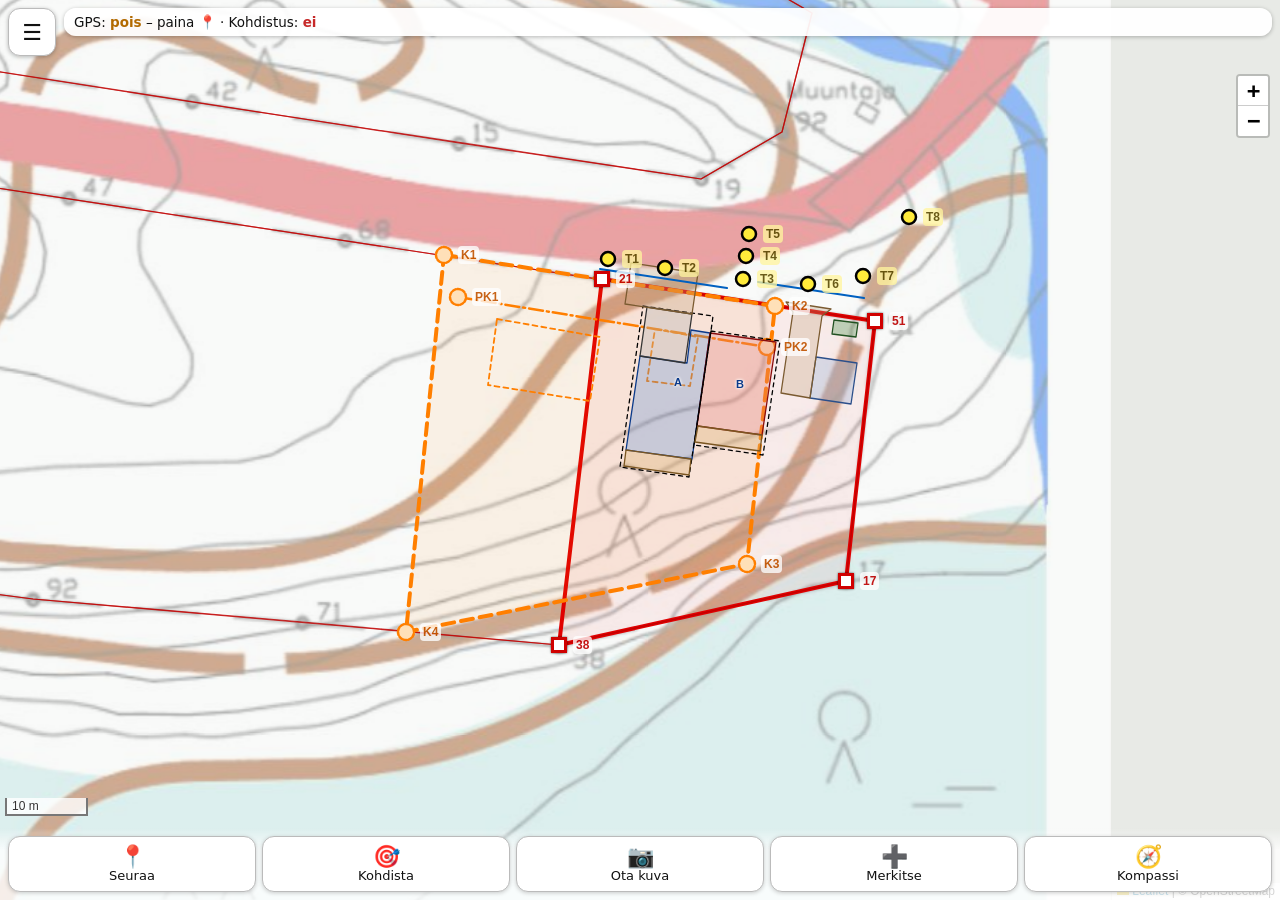
==== kartta/index.html @ 50d33614 "kartta v1: maastosuunnistuksen karttasivu (Leaflet offline): rajamerkit 21/51/17/38, kaavan tontti 4" ====
<!doctype html>
<html lang="fi"><head>
<meta charset="utf-8">
<meta name="viewport" content="width=device-width,initial-scale=1,maximum-scale=1,viewport-fit=cover">
<meta name="apple-mobile-web-app-capable" content="yes"><meta name="mobile-web-app-capable" content="yes">
<meta name="apple-mobile-web-app-title" content="Tontti 4 kartta"><meta name="theme-color" content="#1d3557">
<link rel="apple-touch-icon" href="icon-180.png"><link rel="manifest" href="manifest.webmanifest">
<title>Tontti 4 – maastokartta</title>
<link rel="stylesheet" href="lib/leaflet.css">
<style>
:root{--bg:#fff;--fg:#111;--mut:#666;--ok:#18794e;--bad:#c62828;--warn:#b26a00;--acc:#1d4ed8}
*{box-sizing:border-box}[hidden]{display:none!important}html,body{margin:0;height:100%;font-family:-apple-system,system-ui,Segoe UI,Roboto,sans-serif;color:var(--fg);-webkit-text-size-adjust:100%}
#map{position:fixed;inset:0;background:#e8eae6}
button{font:inherit;font-size:16px;min-height:44px;border-radius:12px;border:1px solid #bbb;background:#fff;color:#111;padding:6px 12px;touch-action:manipulation}
button.pri{background:var(--acc);color:#fff;border-color:var(--acc)}button.on{background:#dbeafe;border-color:var(--acc)}
button.red{background:#fee2e2;border-color:#f87171}
#top{position:fixed;top:calc(env(safe-area-inset-top) + 8px);left:8px;right:8px;display:flex;gap:8px;align-items:flex-start;z-index:1000;pointer-events:none}
#top>*{pointer-events:auto}
#bMenu{width:48px;height:48px;font-size:22px;padding:0;box-shadow:0 1px 4px #0004}
#stat{flex:1;background:#fffe;border-radius:12px;padding:5px 10px;font-size:13.5px;line-height:1.35;box-shadow:0 1px 4px #0004}
#stat b{font-weight:600}.sok{color:var(--ok)}.sbad{color:var(--bad)}.swarn{color:var(--warn)}
#bar{position:fixed;left:0;right:0;bottom:0;padding:8px 8px calc(env(safe-area-inset-bottom) + 8px);display:grid;grid-template-columns:repeat(5,1fr);gap:6px;z-index:1000;background:linear-gradient(#fff0,#fffc 30%)}
#bar button{min-height:56px;font-size:13px;line-height:1.1;padding:4px 2px;box-shadow:0 1px 4px #0003;display:flex;flex-direction:column;align-items:center;justify-content:center}
#bar button span{font-size:22px;line-height:1.1}
#nav{position:fixed;left:8px;right:8px;bottom:calc(env(safe-area-inset-bottom) + 84px);z-index:1001;background:#fff;border-radius:16px;box-shadow:0 2px 10px #0005;padding:10px 12px;display:flex;gap:12px;align-items:center}
#navArrow{width:84px;height:84px;flex:none;transition:transform .25s}
#navDist{font-size:44px;font-weight:700;line-height:1}
#navTxt{font-size:15px;color:#333;margin-top:3px}
#navX{margin-left:auto;align-self:flex-start;min-width:44px}
.panel{position:fixed;left:0;right:0;bottom:0;z-index:1500;background:#fff;border-radius:18px 18px 0 0;box-shadow:0 -2px 14px #0005;max-height:82vh;overflow:auto;padding:14px 14px calc(env(safe-area-inset-bottom) + 14px);-webkit-overflow-scrolling:touch}
.panel h2{margin:0 0 4px;font-size:21px}.panel .x{position:absolute;right:10px;top:10px;min-width:44px}
.kv{display:grid;grid-template-columns:auto 1fr;gap:3px 10px;font-size:15px;margin:8px 0}.kv div:nth-child(odd){color:var(--mut)}
.btns{display:flex;flex-wrap:wrap;gap:8px;margin-top:10px}.btns button{flex:1 1 45%;min-height:52px}
#menu{position:fixed;inset:0;z-index:1600;background:#fff;overflow:auto;padding:calc(env(safe-area-inset-top) + 10px) 14px calc(env(safe-area-inset-bottom) + 20px)}
#menu h3{margin:16px 0 6px;font-size:17px}
.row{display:flex;align-items:center;gap:10px;min-height:44px;font-size:16px;border-bottom:1px solid #eee}
.row input[type=checkbox],.row input[type=radio]{width:24px;height:24px;flex:none}
.sw{display:inline-block;width:30px;height:0;border-top:3px solid;flex:none}
.note{font-size:13.5px;color:#444;background:#fff7e0;border:1px solid #f0d58a;border-radius:10px;padding:8px 10px;margin:8px 0}
.modal{position:fixed;inset:0;z-index:2000;background:#0006;display:flex;align-items:flex-end}
.modal>.box{background:#fff;width:100%;border-radius:18px 18px 0 0;padding:16px 14px calc(env(safe-area-inset-bottom) + 16px);max-height:92vh;overflow:auto}
.modal h2{margin:0 0 8px;font-size:20px}
input[type=text],textarea,select{font:inherit;font-size:16px;width:100%;padding:10px;border:1px solid #bbb;border-radius:10px;margin:4px 0 8px}
textarea{min-height:70px}
.big{font-size:30px;font-weight:700}
#snack{position:fixed;left:50%;transform:translateX(-50%);top:calc(env(safe-area-inset-top) + 70px);background:#222;color:#fff;padding:10px 16px;border-radius:12px;z-index:3000;font-size:15px;display:none;max-width:90vw;text-align:center}
.lbl{background:#fffd;border:none;box-shadow:none;padding:0 3px;font-weight:700;font-size:12px;border-radius:4px}
.lbl.R{color:#c00000}.lbl.K{color:#c25400}.lbl.T{color:#5a4a00;background:#fff59dd9}.lbl.S{color:#0b3a8a;font-weight:600;font-size:11px}.lbl.O{color:#166534}.lbl::before{display:none}
.me{position:relative;width:0;height:0}
.me .dot{position:absolute;left:-9px;top:-9px;width:18px;height:18px;border-radius:50%;background:#1a73e8;border:3px solid #fff;box-shadow:0 0 4px #0008}
.me .cone{position:absolute;left:-30px;top:-30px;width:60px;height:60px;display:none}
.cam{font-size:22px;line-height:26px;width:30px;height:30px;text-align:center;background:#fff;border-radius:50%;border:2px solid #7c3aed;box-shadow:0 1px 3px #0006}
.prev{max-width:100%;max-height:45vh;display:block;margin:6px auto;border-radius:8px}
.leaflet-control-scale{margin-bottom:calc(env(safe-area-inset-bottom) + 84px)!important}
.leaflet-top{top:calc(env(safe-area-inset-top) + 64px)}
small.m{color:var(--mut)}
</style></head>
<body>
<div id="map"></div>
<div id="top"><button id="bMenu" aria-label="Valikko">☰</button><div id="stat">Ladataan…</div></div>
<div id="nav" hidden>
 <svg id="navArrow" viewBox="-50 -50 100 100"><circle r="47" fill="#eef2ff" stroke="#1d4ed8" stroke-width="3"/><path d="M0,-40 L22,22 L0,10 L-22,22 Z" fill="#1d4ed8"/><text id="navN" x="0" y="-30" font-size="0"></text></svg>
 <div><div id="navDist">– m</div><div id="navTxt"></div></div>
 <button id="navX">✕</button>
</div>
<div id="bar">
 <button id="bFollow"><span>📍</span>Seuraa</button>
 <button id="bCal"><span>🎯</span>Kohdista</button>
 <button id="bPhoto"><span>📷</span>Ota kuva</button>
 <button id="bObs"><span>➕</span>Merkitse</button>
 <button id="bCompass"><span>🧭</span>Kompassi</button>
</div>
<div id="sheet" class="panel" hidden></div>
<div id="menu" hidden></div>
<div id="modal" class="modal" hidden><div class="box" id="mbox"></div></div>
<div id="snack"></div>
<input type="file" id="cam" accept="image/*" capture="environment" style="position:absolute;left:-9999px;top:0;width:1px;height:1px;opacity:0">
<script src="lib/leaflet.js"></script>
<script src="lib/jszip.min.js"></script>
<script>
"use strict";
const DATA={"pts":[{"id":"21","t":"Rajamerkki (kiinteistörajapiste, MML)","g":"R","E":598685.892,"N":7340848.699,"lat":66.17237403,"lon":29.18948621,"z":321.04,"zt":"maanpinta, MML 2 m korkeusmalli","d":"NW-kulma (tien puoli). Löydetty rautaputki?"},{"id":"51","t":"Rajamerkki (kiinteistörajapiste, MML)","g":"R","E":598718.994,"N":7340844.833,"lat":66.17232899,"lon":29.19021697,"z":319.36,"zt":"maanpinta, MML 2 m korkeusmalli","d":"NE-kulma (tien puoli)"},{"id":"17","t":"Rajamerkki (kiinteistörajapiste, MML)","g":"R","E":598716.569,"N":7340813.261,"lat":66.17204671,"lon":29.19013873,"z":314.58,"zt":"maanpinta, MML 2 m korkeusmalli","d":"SE-kulma"},{"id":"38","t":"Rajamerkki (kiinteistörajapiste, MML)","g":"R","E":598682.236,"N":7340804.295,"lat":66.1719771,"lon":29.18937074,"z":316.16,"zt":"maanpinta, MML 2 m korkeusmalli","d":"SW-kulma"},{"id":"K1","t":"Kaavan tontin 4 kulma (kaavasta digitoitu, ±0,4 m)","g":"K","E":598666.69,"N":7340850.96,"lat":66.17240032,"lon":29.18906232,"z":321.73,"zt":"maanpinta, MML 2 m korkeusmalli","d":"luode (NW), tien puoli, tontin 3 raja"},{"id":"K2","t":"Kaavan tontin 4 kulma (kaavasta digitoitu, ±0,4 m)","g":"K","E":598706.94,"N":7340846.14,"lat":66.17234449,"lon":29.18995078,"z":320.42,"zt":"maanpinta, MML 2 m korkeusmalli","d":"koillinen (NE), tien puoli"},{"id":"K3","t":"Kaavan tontin 4 kulma (kaavasta digitoitu, ±0,4 m)","g":"K","E":598704.55,"N":7340814.94,"lat":66.17206553,"lon":29.18987361,"z":315.37,"zt":"maanpinta, MML 2 m korkeusmalli","d":"kaakko (SE)"},{"id":"K4","t":"Kaavan tontin 4 kulma (kaavasta digitoitu, ±0,4 m)","g":"K","E":598663.69,"N":7340805.31,"lat":66.17199201,"lon":29.18896043,"z":317.7,"zt":"maanpinta, MML 2 m korkeusmalli","d":"lounas (SW)"},{"id":"PK1","t":"Kaavan piste-katkoviivan pää","g":"K","E":598668.53,"N":7340845.97,"lat":66.172355,"lon":29.18909923,"z":321.67,"zt":"maanpinta, MML 2 m korkeusmalli","d":"länsipää, n. 4,6–5,0 m tontin pohjoisrajasta"},{"id":"PK2","t":"Kaavan piste-katkoviivan pää","g":"K","E":598706.15,"N":7340841.22,"lat":66.17230063,"lon":29.18992946,"z":320.44,"zt":"maanpinta, MML 2 m korkeusmalli","d":"itäpää, n. 4,6–5,0 m tontin pohjoisrajasta"},{"id":"T1","t":"Tien piste (arvioitu korko)","g":"T","E":598686.47,"N":7340851.11,"lat":66.17239546,"lon":29.18950089,"z":321.49,"zt":"tien pinta mallissa (arvio)","d":"Tien eteläreuna lähinnä rajamerkkiä 21 (tontin NW-kulma). Pohjakartan käyristä n. 321.1 (N60) = 321.4 (N2000)."},{"id":"T2","t":"Tien piste (arvioitu korko)","g":"T","E":598693.43,"N":7340850.36,"lat":66.17238655,"lon":29.18965459,"z":321.33,"zt":"tien pinta mallissa (arvio)","d":"Tien eteläreuna A:n katoksen liittymän kohdalla (u≈7). Pohjakartan käyristä n. 320.7 (N60) = 321.0 (N2000)."},{"id":"T3","t":"Tien piste (arvioitu korko)","g":"T","E":598702.86,"N":7340849.36,"lat":66.17237463,"lon":29.18986284,"z":321.02,"zt":"tien pinta mallissa (arvio)","d":"Tien eteläreuna talon (A/B-raja) kohdalla. Pohjakartan käyristä n. 320.2 (N60) = 320.5 (N2000)."},{"id":"T4","t":"Tien piste (arvioitu korko)","g":"T","E":598703.18,"N":7340852.04,"lat":66.17239856,"lon":29.18987201,"z":321.08,"zt":"tien pinta mallissa (arvio)","d":"Tien keskilinja talon kohdalla. Pohjakartan käyristä n. 320.4 (N60) = 320.7 (N2000)."},{"id":"T5","t":"Tien piste (arvioitu korko)","g":"T","E":598703.48,"N":7340854.76,"lat":66.17242285,"lon":29.18988077,"z":321.01,"zt":"tien pinta mallissa (arvio)","d":"Tien pohjoisreuna talon kohdalla (n. 2,75 m keskilinjasta). Pohjakartan käyristä n. 320.6 (N60) = 320.9 (N2000)."},{"id":"T6","t":"Tien piste (arvioitu korko)","g":"T","E":598710.8,"N":7340848.98,"lat":66.17236874,"lon":29.19003855,"z":320.82,"zt":"tien pinta mallissa (arvio)","d":"Tien eteläreuna itäliittymän kohdalla. Pohjakartan käyristä n. 320.3 (N60) = 320.6 (N2000)."},{"id":"T7","t":"Tien piste (arvioitu korko)","g":"T","E":598717.4,"N":7340850.23,"lat":66.17237787,"lon":29.19018582,"z":320.58,"zt":"tien pinta mallissa (arvio)","d":"Tien eteläreuna lähinnä rajamerkkiä 51 (NE). Pohjakartan käyristä n. 319.5 (N60) = 319.8 (N2000)."},{"id":"T8","t":"Tien piste (arvioitu korko)","g":"T","E":598722.71,"N":7340857.52,"lat":66.17244156,"lon":29.19030918,"z":320.31,"zt":"tien pinta mallissa (arvio)","d":"Siimapolun keskilinja kaarteessa NE-kulman pohjoispuolella (≈ puoliväli tontti–risteys). Pohjakartan käyristä n. 320.3 (N60) = 320.6 (N2000)."},{"id":"T9","t":"Tien piste (arvioitu korko)","g":"T","E":598732.0,"N":7340885.21,"lat":66.17268688,"lon":29.19053658,"z":319.49,"zt":"tien pinta mallissa (arvio)","d":"Perhotien risteys: keskilinjojen leikkaus. Pohjakartan käyristä n. 319.3 (N60) = 319.6 (N2000)."},{"id":"A1","t":"Talo A nurkka (seinä, suunnitelma)","g":"S","E":598690.777,"N":7340839.527,"lat":66.17229027,"lon":29.18958739,"z":321.4,"zt":"lattia (suunnitelma)","d":""},{"id":"A2","t":"Talo A nurkka (seinä, suunnitelma)","g":"S","E":598696.443,"N":7340838.901,"lat":66.17228288,"lon":29.18971249,"z":321.4,"zt":"lattia (suunnitelma)","d":""},{"id":"A3","t":"Talo A nurkka (seinä, suunnitelma)","g":"S","E":598696.887,"N":7340842.916,"lat":66.17231874,"lon":29.18972545,"z":321.4,"zt":"lattia (suunnitelma)","d":""},{"id":"A4","t":"Talo A nurkka (seinä, suunnitelma)","g":"S","E":598699.173,"N":7340842.663,"lat":66.17231575,"lon":29.18977592,"z":321.4,"zt":"lattia (suunnitelma)","d":""},{"id":"A5","t":"Talo A nurkka (seinä, suunnitelma)","g":"S","E":598697.476,"N":7340827.327,"lat":66.17217879,"lon":29.18972642,"z":321.4,"zt":"lattia (suunnitelma)","d":""},{"id":"A6","t":"Talo A nurkka (seinä, suunnitelma)","g":"S","E":598689.525,"N":7340828.206,"lat":66.17218917,"lon":29.18955085,"z":321.4,"zt":"lattia (suunnitelma)","d":""},{"id":"B1","t":"Talo B nurkka (seinä, suunnitelma)","g":"S","E":598707.125,"N":7340841.783,"lat":66.17230537,"lon":29.1899515,"z":321.4,"zt":"lattia (suunnitelma)","d":""},{"id":"B2","t":"Talo B nurkka (seinä, suunnitelma)","g":"S","E":598705.88,"N":7340830.532,"lat":66.1722049,"lon":29.18991518,"z":321.4,"zt":"lattia (suunnitelma)","d":""},{"id":"B3","t":"Talo B nurkka (seinä, suunnitelma)","g":"S","E":598697.928,"N":7340831.412,"lat":66.17221528,"lon":29.18973961,"z":321.4,"zt":"lattia (suunnitelma)","d":""}],"plan":{"Talo A":[[66.17229027,29.18958739],[66.17228288,29.18971249],[66.17231874,29.18972545],[66.17231575,29.18977592],[66.17217879,29.18972642],[66.17218917,29.18955085]],"Talo B":[[66.17231575,29.18977592],[66.17230537,29.1899515],[66.1722049,29.18991518],[66.17221528,29.18973961]],"Räystäs A":[[66.17234498,29.18959595],[66.17233395,29.1897825],[66.17231797,29.18977673],[66.17215945,29.18971943],[66.17217047,29.18953288]],"Räystäs B":[[66.17231797,29.18977673],[66.17230694,29.18996327],[66.1721833,29.18991858],[66.17219433,29.18973204]],"Terassi A":[[66.17218917,29.18955085],[66.17217892,29.18972423],[66.17216178,29.18971803],[66.17217204,29.18954465]],"Terassi B":[[66.17221515,29.1897418],[66.1722049,29.18991518],[66.17218776,29.18990899],[66.17219801,29.18973561]],"Autokatos":[[66.17234344,29.18960661],[66.17233625,29.18972819],[66.17228308,29.18970897],[66.17229027,29.18958739]],"Jätekatos":[[66.17233016,29.19010728],[66.17232626,29.19017312],[66.17231118,29.19016767],[66.17231507,29.19010183]],"P1–P2":[[66.17228995,29.19005903],[66.17228346,29.19016877],[66.17223908,29.19015273],[66.17224557,29.19004299]],"Ajoyhteys (itä)":[[66.17234904,29.18997961],[66.1723419,29.19010032],[66.17233432,29.19007516],[66.17224556,29.19004308],[66.1722501,29.18996627],[66.17233886,29.18999835]],"Ajoyhteys (länsi, katos)":[[66.1723917,29.18956465],[66.17238108,29.18974439],[66.17233625,29.18972819],[66.17234688,29.18954845]]},"culv":[[[66.17238471,29.18947918],[66.17236449,29.18982134]],[[66.17237064,29.18990439],[66.1723539,29.1901875]]],"kaava":{"tontti":[[66.17240032,29.18906232],[66.17234449,29.18995078],[66.17206553,29.18987361],[66.17199201,29.18896043]],"pk":[[66.172355,29.18909923],[66.17230063,29.18992946]],"ra":[[[66.17233036,29.18920408],[66.17231185,29.18947901],[66.17224209,29.18945433],[66.17225944,29.18917952]],[[66.1723197,29.18962839],[66.17231108,29.18974238],[66.17225789,29.18972091],[66.17226408,29.18960693]]]},"parcels":[[[66.17361219,29.19584927],[66.17368686,29.19666009],[66.17402786,29.19646808],[66.17395321,29.19565725],[66.17361219,29.19584927]],[[66.1737605,29.19746006],[66.17410152,29.19726806],[66.17402786,29.19646808],[66.17368686,29.19666009],[66.1737605,29.19746006]],[[66.17383317,29.19824923],[66.17417419,29.19805727],[66.17410152,29.19726806],[66.1737605,29.19746006],[66.17383317,29.19824923]],[[66.17383317,29.19824923],[66.17390582,29.19903843],[66.17424684,29.19884645],[66.17417419,29.19805727],[66.17383317,29.19824923]],[[66.17035125,29.18606174],[66.17044092,29.18606759],[66.17047954,29.18602388],[66.17047071,29.18592707],[66.17042126,29.18538463],[66.17015677,29.18553205],[66.17020417,29.18605215],[66.17035125,29.18606174]],[[66.17009759,29.18488319],[66.1701122,29.18504336],[66.17015677,29.18553205],[66.17042126,29.18538463],[66.17036209,29.18473576],[66.17009759,29.18488319]],[[66.17114824,29.18339764],[66.17121587,29.18301697],[66.17133861,29.18235021],[66.17149642,29.18147518],[66.17145336,29.18142704],[66.1713924,29.18135888],[66.17146683,29.18092556],[66.17149766,29.1807461],[66.17126614,29.18057669],[66.17094462,29.18097985],[66.17079663,29.18154436],[66.1705775,29.18275939],[66.17064025,29.1828296],[66.17114824,29.18339764]],[[66.17049603,29.18728248],[66.17075605,29.18725756],[66.17083044,29.18666453],[66.17048754,29.18674031],[66.17049603,29.18728248]],[[66.17044223,29.18795755],[66.17036002,29.18858924],[66.17072421,29.18877272],[66.17081801,29.1880238],[66.17059298,29.18810262],[66.17044223,29.18795755]],[[66.17304731,29.19616733],[66.17348978,29.19591822],[66.17342109,29.19517229],[66.17305864,29.19537637],[66.17304731,29.19616733]],[[66.17309881,29.1890959],[66.17300562,29.18948707],[66.1733155,29.18991925],[66.17338102,29.18964931],[66.17334041,29.18910554],[66.17312371,29.18877302],[66.17309881,29.1890959]],[[66.17083824,29.18595929],[66.17048523,29.18635883],[66.17047255,29.18644588],[66.17048239,29.18663931],[66.1711905,29.18558375],[66.17094544,29.18530792],[66.17083824,29.18595929]],[[66.17363809,29.19752896],[66.17327555,29.19773306],[66.17365434,29.19870464],[66.17372768,29.19850193],[66.17363809,29.19752896]],[[66.1730459,29.1970196],[66.17308217,29.19723672],[66.17327555,29.19773306],[66.17363809,29.19752896],[66.17356444,29.19672897],[66.1730459,29.1970196]],[[66.17304731,29.19616733],[66.17291434,29.19624186],[66.1730459,29.1970196],[66.17356444,29.19672897],[66.17348978,29.19591822],[66.17304731,29.19616733]],[[66.1730703,29.19456245],[66.17305864,29.19537637],[66.17342109,29.19517229],[66.17339443,29.19488107],[66.17331653,29.19442008],[66.1730703,29.19456245]],[[66.17308476,29.19355246],[66.1730703,29.19456245],[66.17331653,29.19442008],[66.17341598,29.19436783],[66.17333913,29.19353326],[66.17308476,29.19355246]],[[66.17300562,29.18948707],[66.17292233,29.18983484],[66.17287616,29.19007088],[66.17318976,29.19050809],[66.17326428,29.19012314],[66.1733155,29.18991925],[66.17300562,29.18948707]],[[66.16989503,29.19398177],[66.17018291,29.19446524],[66.17029701,29.19402514],[66.17029189,29.19385621],[66.17009297,29.19350253],[66.16989503,29.19398177]],[[66.17287616,29.19007088],[66.17284341,29.19024074],[66.17274486,29.19061408],[66.17273383,29.19081059],[66.17308963,29.19093266],[66.173156,29.19067815],[66.17318976,29.19050809],[66.17287616,29.19007088]],[[66.17036919,29.18672871],[66.17036712,29.18652244],[66.17031247,29.18636233],[66.17001114,29.18636314],[66.16999114,29.1871634],[66.17007408,29.18714943],[66.17036919,29.18672871]],[[66.17264737,29.18709255],[66.17260887,29.18770171],[66.17256595,29.18838699],[66.17252102,29.18910223],[66.17248279,29.18975186],[66.17253308,29.18996761],[66.17266192,29.19004866],[66.17283689,29.18929748],[66.17291916,29.18894771],[66.17294732,29.18858985],[66.17300361,29.18790008],[66.17305547,29.18724621],[66.17264737,29.18709255]],[[66.17200227,29.18868339],[66.1719771,29.18937074],[66.17204671,29.19013873],[66.17232899,29.19021697],[66.17237403,29.18948621],[66.172416,29.18879768],[66.17246165,29.1880556],[66.17248935,29.1875965],[66.17205394,29.18745544],[66.17202733,29.18795915],[66.17200227,29.18868339]],[[66.17257561,29.19359133],[66.17251221,29.19428435],[66.1728037,29.19460674],[66.17294643,29.19356291],[66.17294677,29.19356039],[66.17273187,29.19357688],[66.17257561,29.19359133]],[[66.1700924,29.18996765],[66.16942454,29.19095931],[66.16966855,29.19162799],[66.16991176,29.1919544],[66.17011899,29.19223342],[66.17151717,29.19411831],[66.17205069,29.1929036],[66.17244893,29.19360051],[66.17257561,29.19359133],[66.1726187,29.1928438],[66.17265712,29.19216231],[66.17269565,29.19148203],[66.17273383,29.19081059],[66.17274486,29.19061408],[66.17284341,29.19024074],[66.17287616,29.19007088],[66.17292233,29.18983484],[66.17300562,29.18948707],[66.17309881,29.1890959],[66.17312371,29.18877302],[66.17334041,29.18910554],[66.17338102,29.18964931],[66.1733155,29.18991925],[66.17326428,29.19012314],[66.17318976,29.19050809],[66.173156,29.19067815],[66.17308963,29.19093266],[66.17305106,29.19160583],[66.17301301,29.19228303],[66.17297334,29.19296431],[66.17294677,29.19356039],[66.17308476,29.19355246],[66.17333913,29.19353326],[66.17376332,29.19350119],[66.17393431,29.19348826],[66.17294774,29.18298634],[66.17142964,29.18522725],[66.17163301,29.1876766],[66.1700924,29.18996765]],[[66.17256595,29.18838699],[66.17260887,29.18770171],[66.17264737,29.18709255],[66.17268865,29.1864394],[66.17273243,29.18645814],[66.17270799,29.18613324],[66.17260445,29.18475718],[66.17269258,29.18479978],[66.17295663,29.18492737],[66.17300358,29.18546188],[66.17310415,29.18661721],[66.17305547,29.18724621],[66.17300361,29.18790008],[66.17294732,29.18858985],[66.17291916,29.18894771],[66.17283689,29.18929748],[66.17266192,29.19004866],[66.17253308,29.18996761],[66.17248279,29.18975186],[66.17252102,29.18910223],[66.17256595,29.18838699]],[[66.17202733,29.18795915],[66.17205394,29.18745544],[66.17206676,29.18720419],[66.17205707,29.18654689],[66.17211133,29.18582337],[66.17219121,29.18517577],[66.17259105,29.18550957],[66.17251526,29.18612669],[66.17242733,29.18606126],[66.17248127,29.18671859],[66.17247467,29.18683954],[66.17253029,29.18685515],[66.17251012,29.18725107],[66.17250533,29.18733451],[66.17248935,29.1875965],[66.17246165,29.1880556],[66.172416,29.18879768],[66.17237403,29.18948621],[66.17232899,29.19021697],[66.17204671,29.19013873],[66.1719771,29.18937074],[66.17200227,29.18868339],[66.17202733,29.18795915]],[[66.17300358,29.18546188],[66.17295663,29.18492737],[66.17269258,29.18479978],[66.17260445,29.18475718],[66.17270799,29.18613324],[66.17273243,29.18645814],[66.17310415,29.18661721],[66.17300358,29.18546188]],[[66.1726187,29.1928438],[66.17257561,29.19359133],[66.17273187,29.19357688],[66.17294677,29.19356039],[66.17297334,29.19296431],[66.1726187,29.1928438]],[[66.17265712,29.19216231],[66.1726187,29.1928438],[66.17297334,29.19296431],[66.17301301,29.19228303],[66.17265712,29.19216231]],[[66.17308963,29.19093266],[66.17273383,29.19081059],[66.17269565,29.19148203],[66.17305106,29.19160583],[66.17308963,29.19093266]],[[66.17269565,29.19148203],[66.17265712,29.19216231],[66.17301301,29.19228303],[66.17305106,29.19160583],[66.17269565,29.19148203]],[[66.17251012,29.18725107],[66.17253029,29.18685515],[66.17247467,29.18683954],[66.17248127,29.18671859],[66.17242733,29.18606126],[66.17251526,29.18612669],[66.17259105,29.18550957],[66.17219121,29.18517577],[66.17211133,29.18582337],[66.17205707,29.18654689],[66.17206676,29.18720419],[66.17205394,29.18745544],[66.17248935,29.1875965],[66.17250533,29.18733451],[66.17251012,29.18725107]],[[66.17264737,29.18709255],[66.17305547,29.18724621],[66.17310415,29.18661721],[66.17273243,29.18645814],[66.17268865,29.1864394],[66.17264737,29.18709255]],[[66.17049603,29.18728248],[66.17049968,29.18751601],[66.17044223,29.18795755],[66.17059298,29.18810262],[66.17081801,29.1880238],[66.17099278,29.18662875],[66.17083044,29.18666453],[66.17075605,29.18725756],[66.17049603,29.18728248]],[[66.17251221,29.19428435],[66.17257561,29.19359133],[66.17244893,29.19360051],[66.17205069,29.1929036],[66.17151717,29.19411831],[66.17150063,29.19413543],[66.17148433,29.19415388],[66.1714685,29.19417472],[66.17145424,29.19420149],[66.17144659,29.19422151],[66.17143674,29.19425848],[66.17141923,29.19433588],[66.17140916,29.19436974],[66.17139613,29.19440021],[66.17136901,29.19445814],[66.17135822,29.19449335],[66.17135515,29.19452431],[66.17136044,29.19456647],[66.17136817,29.19460649],[66.17137384,29.19464841],[66.17137417,29.19465654],[66.17137019,29.19469945],[66.1713622,29.19473913],[66.17135579,29.19477393],[66.17135297,29.19481758],[66.17135287,29.19486191],[66.17135362,29.19489604],[66.17135373,29.19494035],[66.17135316,29.19495044],[66.17134728,29.19499214],[66.1713371,29.19502854],[66.1713266,29.19505491],[66.17131241,29.19508195],[66.1712978,29.19510769],[66.17128326,29.19513797],[66.1712721,29.19517258],[66.17126392,29.19521195],[66.17125944,29.19525004],[66.1712582,29.19529421],[66.17125886,29.1953385],[66.17125998,29.19537317],[66.17126204,29.1954617],[66.17126225,29.19550601],[66.17126212,29.1955295],[66.17126064,29.19557363],[66.17125857,29.1955918],[66.17124941,29.1956296],[66.17123532,29.19565652],[66.17122188,29.19566454],[66.17120661,29.19566417],[66.17119657,29.19569772],[66.17119457,29.19578679],[66.17119062,29.19582992],[66.17118387,29.19587099],[66.17117563,29.19591038],[66.1711697,29.19593552],[66.17116117,29.1959745],[66.17115417,29.19601528],[66.1711501,29.19605841],[66.17114965,29.19606851],[66.17114753,29.19611249],[66.17114604,29.19612303],[66.17113329,29.19615389],[66.17113106,29.19615815],[66.17112095,29.19618526],[66.17111618,29.19622784],[66.17111169,29.19626224],[66.17109868,29.1962925],[66.17109272,29.19630532],[66.17108312,29.19634252],[66.17108055,29.19635695],[66.17107334,29.19639753],[66.17106235,29.1964399],[66.17105192,29.19647577],[66.17105104,29.19648703],[66.17105973,29.19652556],[66.17106086,29.19653427],[66.1710491,29.19656483],[66.1710432,29.19657284],[66.17102774,29.19659529],[66.17101756,29.19662288],[66.17101297,29.19666558],[66.1710105,29.19669532],[66.17099589,29.19677814],[66.17099322,29.19682189],[66.17099199,29.19686613],[66.17098796,29.19691052],[66.17097884,29.19694868],[66.17097708,29.1969554],[66.17096966,29.19699566],[66.17096633,29.19703911],[66.17096617,29.19705024],[66.17096557,29.19709451],[66.17096394,29.19710917],[66.17094915,29.19713316],[66.17093727,29.19714371],[66.17092036,29.1971584],[66.17090556,29.19716631],[66.17088631,29.19717274],[66.17087669,29.19720816],[66.17087557,29.19725232],[66.17087634,29.19727533],[66.17087579,29.1973186],[66.17085941,29.19734823],[66.17085281,29.19738865],[66.17084971,29.19742635],[66.17083949,29.1974623],[66.17083304,29.19747708],[66.17081913,29.19750499],[66.17080381,29.19752727],[66.17078754,29.1975459],[66.17078115,29.19755722],[66.1707745,29.19759812],[66.17077098,29.19763423],[66.17076281,29.1976736],[66.17075141,29.19771504],[66.17073208,29.19778973],[66.17072656,29.19780831],[66.17071454,29.1978412],[66.17070189,29.19787259],[66.17069532,29.19788966],[66.17067282,29.1979587],[66.1706655,29.19797986],[66.17065238,29.19801001],[66.17063669,29.19802672],[66.17061895,29.19802114],[66.17061507,29.19801889],[66.17059749,29.19801011],[66.17058937,29.19800568],[66.1705745,29.19799975],[66.17055759,29.19802052],[66.17054954,29.19805972],[66.17054555,29.19810289],[66.17054487,29.19811322],[66.17054115,29.19816252],[66.17052774,29.19819193],[66.17051557,29.19821223],[66.17049916,29.19823004],[66.1704942,29.19823543],[66.17047887,29.19825833],[66.17046762,29.19828218],[66.17045337,29.19831685],[66.17043809,29.19833978],[66.17042101,29.19835317],[66.17040136,29.19836409],[66.17038564,29.19838538],[66.17037121,29.19841163],[66.17036028,29.19844434],[66.17036697,29.19847016],[66.17037333,29.19851148],[66.17037577,29.19854986],[66.17038028,29.19859255],[66.17038744,29.19861347],[66.17040401,29.19862923],[66.1704219,29.19863171],[66.17043981,29.19863041],[66.17045769,29.19862685],[66.17052923,29.19860601],[66.17053406,29.19860424],[66.17055177,29.19859718],[66.17056941,29.19858926],[66.17058697,29.19858038],[66.17060445,29.19857036],[66.17062176,29.19855883],[66.17063888,29.19854567],[66.17065578,29.19853081],[66.17066808,29.19851778],[66.17071773,29.19846639],[66.17075151,29.19843663],[66.17076876,29.19842473],[66.17077893,29.19842057],[66.17079679,29.19841671],[66.17081472,29.19841591],[66.17083264,29.19841734],[66.17093983,29.19844031],[66.17095775,29.19844116],[66.17096192,29.19844085],[66.17099774,29.19843624],[66.17101565,29.19843544],[66.17103353,29.19843915],[66.17105096,29.19844925],[66.17105608,29.19845433],[66.17107191,29.19847517],[66.17108722,29.19849825],[66.17111719,29.19854697],[66.17113033,29.19856478],[66.17117931,29.19861981],[66.17119542,29.19863927],[66.17122714,29.19868452],[66.1712429,29.19870564],[66.17125934,29.19872327],[66.17127661,29.19873507],[66.1712847,29.19873752],[66.17130261,29.1987381],[66.17132049,29.19873497],[66.17135623,29.19872745],[66.17137415,29.19872776],[66.17138604,29.19873174],[66.17140337,29.19874288],[66.17142005,29.19875915],[66.17145276,29.19879548],[66.17145611,29.19879933],[66.17147228,29.19881853],[66.17148817,29.19883902],[66.17150314,29.19886331],[66.17151578,29.19889466],[66.1715223,29.19891841],[66.17153053,29.19895779],[66.1715379,29.1989982],[66.17154595,29.19903782],[66.17155618,29.1990754],[66.1715668,29.1991111],[66.1715766,29.19914823],[66.17158417,29.19918964],[66.17158905,29.19923227],[66.17159184,29.19927606],[66.17159278,29.19932079],[66.17159247,29.19936513],[66.17159175,29.19939751],[66.17159008,29.19944167],[66.1715872,29.19948542],[66.17158256,29.19952823],[66.17157557,29.19957294],[66.17156789,29.19961298],[66.17155995,29.19965277],[66.17155698,29.19966827],[66.17154169,29.1997485],[66.17153923,29.19976047],[66.1715306,29.19979933],[66.17152115,29.19983699],[66.17151083,29.19987327],[66.17149962,29.19990785],[66.17148744,29.19994039],[66.17147394,29.19996954],[66.17145902,29.19999409],[66.17144286,29.20001324],[66.17142577,29.20002647],[66.17141908,29.20002977],[66.1713836,29.20004276],[66.17136635,29.20005462],[66.17135815,29.20006638],[66.17134586,29.2000984],[66.17133733,29.2001373],[66.17133141,29.20017915],[66.17132726,29.20022226],[66.17132422,29.20026594],[66.17131885,29.20035365],[66.17131575,29.20039732],[66.171312,29.20044067],[66.17130714,29.20048332],[66.17130377,29.20050462],[66.17129584,29.20054437],[66.17128612,29.20058158],[66.17127473,29.20061581],[66.17126214,29.20064739],[66.17124861,29.20067651],[66.1712343,29.20070318],[66.17122436,29.20071972],[66.17120909,29.20074296],[66.17116247,29.20080932],[66.17113194,29.20085585],[66.17112815,29.20086224],[66.17111362,29.20088823],[66.17109953,29.20091564],[66.17108578,29.20094411],[66.17101965,29.20109382],[66.17100972,29.20111555],[66.17099605,29.2011443],[66.17098213,29.20117221],[66.17096789,29.2011992],[66.17095331,29.20122498],[66.17093829,29.2012492],[66.17092274,29.20127131],[66.17090673,29.20129122],[66.17089026,29.20130874],[66.17088633,29.2013125],[66.17086936,29.2013269],[66.17085208,29.20133869],[66.17083454,29.20134795],[66.17081683,29.20135484],[66.170799,29.2013595],[66.1707811,29.20136201],[66.17076316,29.20136231],[66.17075328,29.20136159],[66.17073538,29.20135883],[66.17071754,29.20135418],[66.17069977,29.20134813],[66.17064679,29.20132519],[66.17063232,29.20131874],[66.17059688,29.20130512],[66.17056123,29.20129549],[66.17054332,29.20129287],[66.1705254,29.20129267],[66.17050759,29.20129771],[66.17049028,29.20130905],[66.1704739,29.201327],[66.17045892,29.20135129],[66.17044513,29.20138242],[66.17043353,29.20141626],[66.17042268,29.20145155],[66.17041898,29.20146423],[66.17040861,29.20150042],[66.17037778,29.20160941],[66.17037571,29.20161666],[66.17036527,29.2016527],[66.17035065,29.20172427],[66.1703773,29.20172487],[66.1746818,29.20182089],[66.17434313,29.19804217],[66.17393431,29.19348826],[66.17376332,29.19350119],[66.17381383,29.19414378],[66.17388153,29.19487889],[66.17395321,29.19565725],[66.17402786,29.19646808],[66.17410152,29.19726806],[66.17417419,29.19805727],[66.17424684,29.19884645],[66.17430825,29.19951359],[66.17409805,29.19994966],[66.17400287,29.19959865],[66.1738703,29.1992586],[66.17390582,29.19903843],[66.17383317,29.19824923],[66.1737605,29.19746006],[66.17368686,29.19666009],[66.17361219,29.19584927],[66.17354053,29.19507092],[66.17351662,29.19481148],[66.17352529,29.19430625],[66.17341598,29.19436783],[66.17331653,29.19442008],[66.17339443,29.19488107],[66.17342109,29.19517229],[66.17348978,29.19591822],[66.17356444,29.19672897],[66.17363809,29.19752896],[66.17372768,29.19850193],[66.17365434,29.19870464],[66.17327555,29.19773306],[66.17308217,29.19723672],[66.1730459,29.1970196],[66.17291434,29.19624186],[66.17304731,29.19616733],[66.17305864,29.19537637],[66.1730703,29.19456245],[66.17308476,29.19355246],[66.17294677,29.19356039],[66.17294643,29.19356291],[66.1728037,29.19460674],[66.17251221,29.19428435]],[[66.17285508,29.19859044],[66.17311514,29.19859498],[66.17326658,29.19895239],[66.17326563,29.199285],[66.17326224,29.19999456],[66.17326271,29.20030499],[66.17322441,29.20073175],[66.17334622,29.20073579],[66.17344048,29.20073919],[66.17339897,29.20029914],[66.17340043,29.19999955],[66.17364717,29.20000634],[66.17381668,29.20044029],[66.17381668,29.20047356],[66.17381671,29.20075138],[66.17381717,29.20146038],[66.17334666,29.20144676],[66.17304655,29.20142251],[66.17284807,29.20093962],[66.17284779,29.20071921],[66.17284973,29.1999855],[66.17285312,29.19927782],[66.17285508,29.19859044]],[[66.17352529,29.19430625],[66.17351662,29.19481148],[66.17354053,29.19507092],[66.17388153,29.19487889],[66.17381383,29.19414378],[66.17376332,29.19350119],[66.17333913,29.19353326],[66.17341598,29.19436783],[66.17352529,29.19430625]],[[66.17011899,29.19223342],[66.16991176,29.1919544],[66.16962077,29.19265948],[66.16997849,29.19329804],[66.16978654,29.19376237],[66.16974453,29.19386396],[66.16962921,29.19424784],[66.16949769,29.19468558],[66.16939259,29.19522736],[66.16930554,29.19567615],[66.16921088,29.19575675],[66.16904498,29.19558463],[66.16900623,29.19533764],[66.16905151,29.19487791],[66.16911071,29.19422382],[66.16914369,29.19384861],[66.16925297,29.19357623],[66.16931884,29.19341202],[66.16914425,29.19332009],[66.16903815,29.19326421],[66.16901032,29.19358732],[66.16894974,29.19429047],[66.16888725,29.19501579],[66.16884326,29.19552649],[66.1687827,29.19567593],[66.16854545,29.195551],[66.16846871,29.19527653],[66.16832929,29.19692907],[66.16840277,29.19669956],[66.16853872,29.19627487],[66.16885253,29.19663401],[66.16913758,29.19690932],[66.16912325,29.1970145],[66.16894418,29.1976905],[66.16893406,29.19772867],[66.16874659,29.19827249],[66.16867537,29.1984791],[66.16853849,29.19859394],[66.16843755,29.19852911],[66.16830602,29.19812423],[66.1682563,29.1977941],[66.16821901,29.19823599],[66.16820443,29.19840874],[66.16834981,29.19886215],[66.16841924,29.19890677],[66.16855558,29.19899432],[66.16861939,29.1989433],[66.16876654,29.19882562],[66.16894442,29.19826939],[66.16904913,29.19794211],[66.16911601,29.19767547],[66.16924522,29.19716103],[66.16948251,29.19738873],[66.16959276,29.19775238],[66.16947618,29.19829402],[66.16966994,29.19875154],[66.169765,29.19903699],[66.16978426,29.19909483],[66.169796,29.19905879],[66.1698198,29.19899246],[66.16982895,29.19896989],[66.1698437,29.19893684],[66.16986968,29.19887572],[66.16989433,29.19881131],[66.16991747,29.19874357],[66.16992814,29.19870952],[66.169959,29.19860057],[66.16996779,29.19856798],[66.16997885,29.19853308],[66.16998867,29.19849601],[66.1699918,29.19847915],[66.16999866,29.19843798],[66.17001481,29.19842152],[66.1700268,29.19841943],[66.17004512,29.19842319],[66.17005958,29.19844828],[66.1700613,29.19845491],[66.17006386,29.19849801],[66.170062,29.19852852],[66.17005849,29.19857202],[66.17005442,29.19861518],[66.1700507,29.19864657],[66.17004524,29.1986888],[66.17004378,29.19870223],[66.17004264,29.19874616],[66.17004473,29.19875859],[66.17006016,29.19877866],[66.1700698,29.19878025],[66.17008726,29.19877116],[66.17009101,29.19876694],[66.17010559,29.19874137],[66.17011811,29.19870964],[66.17012991,29.19867626],[66.17013993,29.19864999],[66.17015376,29.19862179],[66.17016827,29.19859575],[66.17018261,29.19856915],[66.17019033,29.19855266],[66.1702024,29.19851991],[66.1702132,29.19848452],[66.17022375,29.19844867],[66.17022605,29.19844106],[66.17023728,29.1984065],[66.17024869,29.19837232],[66.17026042,29.1983337],[66.1702707,29.19829738],[66.1702818,29.1982669],[66.17029907,29.19824674],[66.17031686,29.19824286],[66.17033328,29.19825561],[66.17034556,29.19828739],[66.17035013,29.19830705],[66.1703565,29.19834635],[66.17035956,29.19838996],[66.17036024,29.19843426],[66.17036028,29.19844434],[66.17037121,29.19841163],[66.17038564,29.19838538],[66.17040136,29.19836409],[66.17042101,29.19835317],[66.17043809,29.19833978],[66.17045337,29.19831685],[66.17046762,29.19828218],[66.17047887,29.19825833],[66.1704942,29.19823543],[66.17049916,29.19823004],[66.17051557,29.19821223],[66.17052774,29.19819193],[66.17054115,29.19816252],[66.17054487,29.19811322],[66.17054555,29.19810289],[66.17054954,29.19805972],[66.17055759,29.19802052],[66.1705745,29.19799975],[66.17058937,29.19800568],[66.17059749,29.19801011],[66.17061507,29.19801889],[66.17061895,29.19802114],[66.17063669,29.19802672],[66.17065238,29.19801001],[66.1706655,29.19797986],[66.17067282,29.1979587],[66.17069532,29.19788966],[66.17070189,29.19787259],[66.17071454,29.1978412],[66.17072656,29.19780831],[66.17073208,29.19778973],[66.17075141,29.19771504],[66.17076281,29.1976736],[66.17077098,29.19763423],[66.1707745,29.19759812],[66.17078115,29.19755722],[66.17078754,29.1975459],[66.17080381,29.19752727],[66.17081913,29.19750499],[66.17083304,29.19747708],[66.17083949,29.1974623],[66.17084971,29.19742635],[66.17085281,29.19738865],[66.17085941,29.19734823],[66.17087579,29.1973186],[66.17087634,29.19727533],[66.17087557,29.19725232],[66.17087669,29.19720816],[66.17088631,29.19717274],[66.17090556,29.19716631],[66.17092036,29.1971584],[66.17093727,29.19714371],[66.17094915,29.19713316],[66.17096394,29.19710917],[66.17096557,29.19709451],[66.17096617,29.19705024],[66.17096633,29.19703911],[66.17096966,29.19699566],[66.17097708,29.1969554],[66.17097884,29.19694868],[66.17098796,29.19691052],[66.17099199,29.19686613],[66.17099322,29.19682189],[66.17099589,29.19677814],[66.1710105,29.19669532],[66.17101297,29.19666558],[66.17101756,29.19662288],[66.17102774,29.19659529],[66.1710432,29.19657284],[66.1710491,29.19656483],[66.17106086,29.19653427],[66.17105973,29.19652556],[66.17105104,29.19648703],[66.17105192,29.19647577],[66.17106235,29.1964399],[66.17107334,29.19639753],[66.17108055,29.19635695],[66.17108312,29.19634252],[66.17109272,29.19630532],[66.17109868,29.1962925],[66.17111169,29.19626224],[66.17111618,29.19622784],[66.17112095,29.19618526],[66.17113106,29.19615815],[66.17113329,29.19615389],[66.17114604,29.19612303],[66.17114753,29.19611249],[66.17114965,29.19606851],[66.1711501,29.19605841],[66.17115417,29.19601528],[66.17116117,29.1959745],[66.1711697,29.19593552],[66.17117563,29.19591038],[66.17118387,29.19587099],[66.17119062,29.19582992],[66.17119457,29.19578679],[66.17119657,29.19569772],[66.17120661,29.19566417],[66.17122188,29.19566454],[66.17123532,29.19565652],[66.17124941,29.1956296],[66.17125857,29.1955918],[66.17126064,29.19557363],[66.17126212,29.1955295],[66.17126225,29.19550601],[66.17126204,29.1954617],[66.17125998,29.19537317],[66.17125886,29.1953385],[66.1712582,29.19529421],[66.17125944,29.19525004],[66.17126392,29.19521195],[66.1712721,29.19517258],[66.17128326,29.19513797],[66.1712978,29.19510769],[66.17131241,29.19508195],[66.1713266,29.19505491],[66.1713371,29.19502854],[66.17134728,29.19499214],[66.17135316,29.19495044],[66.17135373,29.19494035],[66.17135362,29.19489604],[66.17135287,29.19486191],[66.17135297,29.19481758],[66.17135579,29.19477393],[66.1713622,29.19473913],[66.17137019,29.19469945],[66.17137417,29.19465654],[66.17137384,29.19464841],[66.17136817,29.19460649],[66.17136044,29.19456647],[66.17135515,29.19452431],[66.17135822,29.19449335],[66.17136901,29.19445814],[66.17139613,29.19440021],[66.17140916,29.19436974],[66.17141923,29.19433588],[66.17143674,29.19425848],[66.17144659,29.19422151],[66.17145424,29.19420149],[66.1714685,29.19417472],[66.17148433,29.19415388],[66.17150063,29.19413543],[66.17151717,29.19411831],[66.17011899,29.19223342]],[[66.17029189,29.19385621],[66.17029701,29.19402514],[66.17018291,29.19446524],[66.17003828,29.19502199],[66.16989813,29.19556838],[66.16975888,29.19610015],[66.16967287,29.19643206],[66.16957202,29.19656419],[66.16935691,29.19634104],[66.16941867,29.19588763],[66.16944984,29.19572699],[66.16957153,29.19509969],[66.16961818,29.19486731],[66.16972131,29.19451757],[66.16984812,29.19409121],[66.16989503,29.19398177],[66.17009297,29.19350253],[66.17029189,29.19385621]],[[66.17127689,29.18348843],[66.17126193,29.18347161],[66.17094544,29.18530792],[66.1711905,29.18558375],[66.17138652,29.18529157],[66.17162727,29.18388274],[66.17160335,29.18385585],[66.17127689,29.18348843]],[[66.17126193,29.18347161],[66.17127689,29.18348843],[66.17160335,29.18385585],[66.17162727,29.18388274],[66.17204625,29.18143088],[66.17168562,29.18102503],[66.17166628,29.18113644],[66.17126193,29.18347161]],[[66.17064025,29.1828296],[66.1705775,29.18275939],[66.1703988,29.18375021],[66.17052059,29.18488587],[66.17082359,29.18522472],[66.17114824,29.18339764],[66.17064025,29.1828296]],[[66.17354053,29.19507092],[66.17361219,29.19584927],[66.17395321,29.19565725],[66.17388153,29.19487889],[66.17354053,29.19507092]]],"tontti":[[66.17237403,29.18948621],[66.17232899,29.19021697],[66.17204671,29.19013873],[66.1719771,29.18937074]],"geo":{"x0":598686.2551907693,"y0":7340849.122805028,"theta_deg":-6.313371163285556,"note":"local(u,v)->EPSG:3067: P=(x0,y0)+u*eu+v*ev, eu=(cos th,sin th), ev=(sin th,-cos th)"},"decl":14.9,"ov":{"pohja":{"n":"Pohjakartta (korkeuskäyrät)","f":"img/pohjakartta.jpg","b":[[66.17158384240459,29.18288235993319],[66.17382205290734,29.190850146825642]],"rms":"0,09 m (43 rajamerkkiä)"},"kaava":{"n":"Ranta-asemakaava","f":"img/kaava.jpg","b":[[66.17132848483273,29.18622396657981],[66.1736449171981,29.192933422531343]],"rms":"0,4 m (11 rajamerkkiä)"},"ilma":{"n":"Ilmakuva (Karttapaikka)","f":"img/ilmakuva.jpg","b":[[66.17185705576915,29.18716701849697],[66.17276336075037,29.190485272759954]],"rms":"n. 0,2–0,5 m (4 rajamerkkiä)"}}};const VERSION="v1 24.10.2026 10:54";
const KEY="tontti4_kartta_v1";
const $=s=>document.querySelector(s);
const esc=s=>String(s==null?"":s).replace(/[&<>"']/g,c=>({"&":"&amp;","<":"&lt;",">":"&gt;",'"':"&quot;","'":"&#39;"}[c]));
const c1=(x,d)=>(x<0?"−":"")+Math.abs(x).toFixed(d==null?1:d).replace(".",",");
const c2=x=>c1(x,2);
let S={layers:{raja:true,mml:true,kaava:true,plan:true,nurkat:false,tie:true,obs:true,photos:true,labels:true},bg:"pohja",op:0.75,osm:true,cal:null,obs:[],decl:true};
let storageOK=true;
function load(){try{const r=localStorage.getItem(KEY);if(r){const o=JSON.parse(r);S=Object.assign(S,o);S.layers=Object.assign({raja:true,mml:true,kaava:true,plan:true,nurkat:false,tie:true,obs:true,photos:true,labels:true},o.layers||{})}}catch(e){storageOK=false}if(!Array.isArray(S.obs))S.obs=[]}
function save(){try{localStorage.setItem(KEY,JSON.stringify(S));storageOK=true}catch(e){storageOK=false;snack("⚠ Tallennus ei onnistu (yksityinen selaus?)")}}
load();
let snackT=null;function snack(m,ms){const s=$("#snack");s.textContent=m;s.style.display="block";clearTimeout(snackT);snackT=setTimeout(()=>s.style.display="none",ms||2200)}
function once(fn){let busy=false;return async e=>{if(e&&e.preventDefault)e.preventDefault();if(busy)return;busy=true;try{await fn(e)}catch(err){console.error(err);snack("Virhe: "+(err&&err.message||err))}finally{setTimeout(()=>{busy=false},1500)}}}
// ---------- koordinaatit: WGS84 <-> ETRS-TM35FIN (EPSG:3067), Krüger 4. kertaluku
const TM={a:6378137,f:1/298.257222101,k0:0.9996,lon0:27*Math.PI/180,E0:500000};
(function(){const f=TM.f,n=f/(2-f);TM.n=n;TM.A=TM.a/(1+n)*(1+n*n/4+n**4/64);TM.e=Math.sqrt(2*f-f*f);
 TM.al=[n/2-2*n*n/3+5*n**3/16+41*n**4/180,13*n*n/48-3*n**3/5+557*n**4/1440,61*n**3/240-103*n**4/140,49561*n**4/161280];
 TM.be=[n/2-2*n*n/3+37*n**3/96-n**4/360,n*n/48+n**3/15-437*n**4/1440,17*n**3/480-37*n**4/840,4397*n**4/161280];
 TM.de=[2*n-2*n*n/3-2*n**3+116*n**4/45,7*n*n/3-8*n**3/5-227*n**4/45,56*n**3/15-136*n**4/35,4279*n**4/630]})();
function wgs2tm(lat,lon){const phi=lat*Math.PI/180,lam=lon*Math.PI/180-TM.lon0,e=TM.e;
 const t=Math.sinh(Math.atanh(Math.sin(phi))-e*Math.atanh(e*Math.sin(phi)));
 const xi_=Math.atan2(t,Math.cos(lam)),eta_=Math.atanh(Math.sin(lam)/Math.sqrt(1+t*t));let xi=xi_,eta=eta_;
 for(let j=1;j<=4;j++){xi+=TM.al[j-1]*Math.sin(2*j*xi_)*Math.cosh(2*j*eta_);eta+=TM.al[j-1]*Math.cos(2*j*xi_)*Math.sinh(2*j*eta_)}
 return{E:TM.E0+TM.k0*TM.A*eta,N:TM.k0*TM.A*xi}}
function tm2wgs(E,N){const xi=N/(TM.k0*TM.A),eta=(E-TM.E0)/(TM.k0*TM.A);let xi_=xi,eta_=eta;
 for(let j=1;j<=4;j++){xi_-=TM.be[j-1]*Math.sin(2*j*xi)*Math.cosh(2*j*eta);eta_-=TM.be[j-1]*Math.cos(2*j*xi)*Math.sinh(2*j*eta)}
 const chi=Math.asin(Math.sin(xi_)/Math.cosh(eta_));let phi=chi;for(let j=1;j<=4;j++)phi+=TM.de[j-1]*Math.sin(2*j*chi);
 const lam=Math.atan2(Math.sinh(eta_),Math.cos(xi_));return{lat:phi*180/Math.PI,lon:(lam+TM.lon0)*180/Math.PI}}
// ---------- kohdistus (GPS -> korjattu)
function calCompute(c){if(!c||!c.pts||!c.pts.length)return null;const P=c.pts;
 if(P.length===1){const p=P[0];return{n:1,rot:0,rc:[p.rE,p.rN],kc:[p.kE,p.kN],shift:Math.hypot(p.kE-p.rE,p.kN-p.rN),res:0}}
 const rc=[0,0],kc=[0,0];P.forEach(p=>{rc[0]+=p.rE/P.length;rc[1]+=p.rN/P.length;kc[0]+=p.kE/P.length;kc[1]+=p.kN/P.length});
 let sc=0,ss=0;P.forEach(p=>{const ax=p.rE-rc[0],ay=p.rN-rc[1],bx=p.kE-kc[0],by=p.kN-kc[1];sc+=ax*bx+ay*by;ss+=ax*by-ay*bx});
 const rot=Math.atan2(ss,sc);const o={n:P.length,rot,rc,kc};let r2=0;P.forEach(p=>{const q=calApplyO(o,p.rE,p.rN);r2+=(q.E-p.kE)**2+(q.N-p.kN)**2});o.res=Math.sqrt(r2/P.length);
 o.shift=Math.hypot(kc[0]-rc[0],kc[1]-rc[1]);
 const dr=Math.hypot(P[0].rE-P[1].rE,P[0].rN-P[1].rN),dk=Math.hypot(P[0].kE-P[1].kE,P[0].kN-P[1].kN);o.scaleErr=dr-dk;return o}
function calApplyO(o,E,N){const c=Math.cos(o.rot),s=Math.sin(o.rot),x=E-o.rc[0],y=N-o.rc[1];return{E:o.kc[0]+c*x-s*y,N:o.kc[1]+s*x+c*y}}
let CAL=calCompute(S.cal);
function corr(E,N){return CAL?calApplyO(CAL,E,N):{E,N}}
// ---------- kartta
const map=L.map("map",{zoomControl:false,maxZoom:22,minZoom:13,attributionControl:true,tap:true});
L.control.zoom({position:"topright"}).addTo(map);L.control.scale({imperial:false,position:"bottomleft",maxWidth:120}).addTo(map);
const osm=L.tileLayer("https://tile.openstreetmap.org/{z}/{x}/{y}.png",{maxZoom:22,maxNativeZoom:19,attribution:"© OpenStreetMap"});
const OV={};for(const k in DATA.ov){const o=DATA.ov[k];OV[k]=L.imageOverlay(o.f,o.b,{opacity:S.op,interactive:false,className:"ov-"+k})}
const LG={raja:L.layerGroup(),mml:L.layerGroup(),kaava:L.layerGroup(),plan:L.layerGroup(),nurkat:L.layerGroup(),tie:L.layerGroup(),obs:L.layerGroup(),photos:L.layerGroup()};
const PTSTYLE={R:{c:"#d00000",f:"#fff",r:8,sq:true},K:{c:"#ff7f00",f:"#ffe0b8",r:8},T:{c:"#000",f:"#ffeb3b",r:7},S:{c:"#0b3a8a",f:"#cfe0ff",r:5}};
const PT_LAYER={R:"raja",K:"kaava",T:"tie",S:"nurkat"};
const ALLM=[];
function ptMarker(p){const st=PTSTYLE[p.g];let m;
 if(st.sq){m=L.marker([p.lat,p.lon],{icon:L.divIcon({className:"",html:'<div style="width:16px;height:16px;margin:-8px 0 0 -8px;background:#fff;border:3px solid #d00000;box-shadow:0 0 2px #000a"></div>',iconSize:[0,0]}),keyboard:false})}
 else m=L.circleMarker([p.lat,p.lon],{radius:st.r,color:st.c,weight:2.5,fillColor:st.f,fillOpacity:1,dashArray:p.g==="K"?"3,2":null});
 m.bindTooltip(p.id,{permanent:true,direction:"right",offset:[8,0],className:"lbl "+p.g});m.on("click",()=>openPt(p.id));m._pid=p.id;ALLM.push(m);return m}
function buildStatic(){
 DATA.parcels.forEach(r=>L.polyline(r,{color:"#c00000",weight:1.2,opacity:.75,interactive:false}).addTo(LG.mml));
 L.polygon(DATA.tontti,{color:"#e00000",weight:4,fill:true,fillOpacity:.06,interactive:false}).addTo(LG.raja);
 L.polygon(DATA.kaava.tontti,{color:"#ff7f00",weight:4,dashArray:"12,7",fillColor:"#ff7f00",fillOpacity:.08,interactive:false}).addTo(LG.kaava);
 L.polyline(DATA.kaava.pk,{color:"#ff7f00",weight:2.5,dashArray:"14,4,2,4",interactive:false}).addTo(LG.kaava);
 DATA.kaava.ra.forEach(r=>L.polygon(r,{color:"#ff7f00",weight:1.8,dashArray:"5,4",fill:false,interactive:false}).addTo(LG.kaava));
 const PS={"Talo A":["#0b3a8a","#5b8fd6",.3],"Talo B":["#8a0b0b","#e07b7b",.3],"Räystäs A":["#000",null,0,"4,4"],"Räystäs B":["#000",null,0,"4,4"],"Terassi A":["#7a5520","#d8b070",.35],"Terassi B":["#7a5520","#d8b070",.35],"Autokatos":["#333","#b0b0b0",.35],"Jätekatos":["#205020","#6aa36a",.4],"P1–P2":["#2b4f8a","#9fb4d8",.35],"Ajoyhteys (itä)":["#7a5a30","#bfa07a",.3],"Ajoyhteys (länsi, katos)":["#7a5a30","#bfa07a",.3]};
 for(const k in DATA.plan){const s=PS[k]||["#333",null,0];L.polygon(DATA.plan[k],{color:s[0],weight:1.3,fill:!!s[1],fillColor:s[1]||"#000",fillOpacity:s[2],dashArray:s[3]||null,interactive:false}).addTo(LG.plan)}
 DATA.culv.forEach(c=>L.polyline(c,{color:"#0060c0",weight:2,interactive:false}).addTo(LG.plan));
 const lab=(ll,t)=>L.marker(ll,{icon:L.divIcon({className:"",html:'<div style="transform:translate(-50%,-50%);font:600 11px sans-serif;color:#0b3a8a;white-space:nowrap;text-shadow:0 0 3px #fff,0 0 3px #fff">'+t+'</div>',iconSize:[0,0]}),interactive:false});
 const cen=a=>[a.reduce((s,p)=>s+p[0],0)/a.length,a.reduce((s,p)=>s+p[1],0)/a.length];
 lab(cen(DATA.plan["Talo A"]),"A").addTo(LG.plan);lab(cen(DATA.plan["Talo B"]),"B").addTo(LG.plan);
 DATA.pts.forEach(p=>ptMarker(p).addTo(LG[PT_LAYER[p.g]]))}
buildStatic();
function applyLayers(){for(const k in LG){const on=S.layers[k]!==false;if(on&&!map.hasLayer(LG[k]))LG[k].addTo(map);if(!on&&map.hasLayer(LG[k]))map.removeLayer(LG[k])}
 for(const k in OV){if(k===S.bg){if(!map.hasLayer(OV[k]))OV[k].addTo(map);OV[k].setOpacity(S.op)}else if(map.hasLayer(OV[k]))map.removeLayer(OV[k])}
 if(S.osm&&!map.hasLayer(osm))osm.addTo(map);if(!S.osm&&map.hasLayer(osm))map.removeLayer(osm);osm.bringToBack();
 document.body.classList.toggle("nolabels",!S.layers.labels)}
const st=document.createElement("style");st.textContent="body.nolabels .leaflet-tooltip.lbl{display:none}";document.head.appendChild(st);
map.fitBounds(L.latLngBounds(DATA.kaava.tontti.concat(DATA.tontti)).pad(0.35));
applyLayers();
// ---------- GPS
let watchId=null,RAW=null,ME=null,follow=false,gpsErr="",SAMPLERS=[];
const meIcon=L.divIcon({className:"",html:'<div class="me"><svg class="cone" viewBox="-30 -30 60 60"><path d="M0,0 L-14,-28 A31,31 0 0 1 14,-28 Z" fill="#1a73e8" opacity=".35"/></svg><div class="dot"></div></div>',iconSize:[0,0]});
const meM=L.marker([0,0],{icon:meIcon,interactive:false,zIndexOffset:1000});const accC=L.circle([0,0],{radius:1,color:"#1a73e8",weight:1,fillOpacity:.12,interactive:false});
const rawM=L.circleMarker([0,0],{radius:4,color:"#555",weight:1,fillColor:"#999",fillOpacity:.8,interactive:false});
function gpsStart(){if(watchId!=null)return true;if(!navigator.geolocation){gpsErr="Selain ei tue paikannusta";updStat();return false}
 watchId=navigator.geolocation.watchPosition(onPos,e=>{gpsErr=e.code===1?"Sijaintilupa evätty – salli Asetukset › Safari › Sijainti":e.code===3?"GPS: aikakatkaisu, odotetaan…":"GPS-virhe: "+e.message;updStat()},{enableHighAccuracy:true,maximumAge:0,timeout:30000});return true}
function onPos(pos){const c=wgs2tm(pos.coords.latitude,pos.coords.longitude);RAW={E:c.E,N:c.N,lat:pos.coords.latitude,lon:pos.coords.longitude,acc:pos.coords.accuracy,t:pos.timestamp||Date.now(),alt:pos.coords.altitude};gpsErr="";
 SAMPLERS.forEach(f=>f(RAW));updMe()}
function updMe(){if(!RAW)return;const k=corr(RAW.E,RAW.N);const w=tm2wgs(k.E,k.N);ME={E:k.E,N:k.N,lat:w.lat,lon:w.lon,acc:RAW.acc,t:RAW.t,cal:!!CAL};
 meM.setLatLng([w.lat,w.lon]);accC.setLatLng([w.lat,w.lon]).setRadius(RAW.acc);if(!map.hasLayer(meM)){accC.addTo(map);meM.addTo(map)}
 if(CAL){rawM.setLatLng([RAW.lat,RAW.lon]);if(!map.hasLayer(rawM))rawM.addTo(map)}else if(map.hasLayer(rawM))map.removeLayer(rawM);
 if(follow)map.panTo([w.lat,w.lon],{animate:true});updStat();updNav();updSheetLive()}
function updStat(){let h="";if(watchId==null)h+='GPS: <b class="swarn">pois</b> – paina 📍';else if(gpsErr&&!RAW)h+='<b class="sbad">'+esc(gpsErr)+'</b>';else if(!RAW)h+='GPS: <b class="swarn">haetaan…</b>';
 else{const a=RAW.acc,age=(Date.now()-RAW.t)/1000;h+='GPS <b class="'+(a<=5?"sok":a<=12?"swarn":"sbad")+'">±'+Math.round(a)+' m</b>'+(age>15?' <span class="sbad">('+Math.round(age)+' s vanha)</span>':'')}
 if(CAL){const ids=S.cal.pts.map(p=>p.id).join("+");const min=Math.round((Date.now()-S.cal.pts[S.cal.pts.length-1].t)/60000);h+=' · Kohdistus <b class="'+(min>45?"swarn":"sok")+'">'+esc(ids)+'</b> ('+(CAL.n>1?"siirto+kierto "+c1(CAL.rot*180/Math.PI)+"°, ":"siirto ")+c1(CAL.shift)+' m, '+min+' min)'}
 else h+=' · Kohdistus: <b class="sbad">ei</b>';
 if(HEAD!=null)h+=' · 🧭 '+Math.round(HEAD)+'°';$("#stat").innerHTML=h}
setInterval(updStat,5000);
$("#bFollow").onclick=()=>{gpsStart();follow=!follow;$("#bFollow").classList.toggle("on",follow);if(follow&&ME)map.setView([ME.lat,ME.lon],Math.max(map.getZoom(),19));snack(follow?"Seuraa sijaintia":"Seuranta pois");updStat()};
map.on("dragstart",()=>{if(follow){follow=false;$("#bFollow").classList.remove("on")}});
// keskiarvoistus
function average(sec,minN,onTick){return new Promise((res,rej)=>{if(!gpsStart()){rej(new Error("GPS ei käytettävissä"));return}
 const A=[];const t0=Date.now();const f=r=>{A.push(r)};SAMPLERS.push(f); // vain painalluksen jälkeen saapuneet havainnot
 const iv=setInterval(()=>{const el=(Date.now()-t0)/1000;onTick&&onTick(el,A.length);
  if((el>=sec&&A.length>=minN)||el>=sec*3){clearInterval(iv);SAMPLERS=SAMPLERS.filter(x=>x!==f);
   if(!A.length){if(RAW&&Date.now()-RAW.t<5000)A.push(RAW);else{rej(new Error("Ei GPS-havaintoja – onko sijainti sallittu?"));return}}let sw=0,e=0,n=0,am=0;A.forEach(r=>{const w=1/Math.max(r.acc,1)**2;sw+=w;e+=r.E*w;n+=r.N*w;am+=r.acc});
   e/=sw;n/=sw;let sd=0;A.forEach(r=>sd+=(r.E-e)**2+(r.N-n)**2);res({E:e,N:n,n:A.length,acc:am/A.length,sd:Math.sqrt(sd/A.length),t:Date.now()})}},250);
 MODAL_CANCEL=()=>{clearInterval(iv);SAMPLERS=SAMPLERS.filter(x=>x!==f);rej(new Error("peruttu"))}})}
let MODAL_CANCEL=null;
// ---------- kompassi
let HEAD=null,compassOn=false;
function onOri(e){let h=null;if(e.webkitCompassHeading!=null&&!isNaN(e.webkitCompassHeading)){h=e.webkitCompassHeading+(S.decl?DATA.decl:0)}else if(e.absolute&&e.alpha!=null){h=360-e.alpha}
 if(h==null)return;const so=(screen.orientation&&screen.orientation.angle)||window.orientation||0;HEAD=((h+so)%360+360)%360;
 const cone=document.querySelector(".me .cone");if(cone){cone.style.display="block";cone.style.transform="rotate("+HEAD+"deg)"}updNav()}
$("#bCompass").onclick=async()=>{if(compassOn){window.removeEventListener("deviceorientation",onOri);window.removeEventListener("deviceorientationabsolute",onOri);compassOn=false;HEAD=null;$("#bCompass").classList.remove("on");const cone=document.querySelector(".me .cone");if(cone)cone.style.display="none";updStat();updNav();return}
 try{if(window.DeviceOrientationEvent&&typeof DeviceOrientationEvent.requestPermission==="function"){const r=await DeviceOrientationEvent.requestPermission();if(r!=="granted"){snack("Kompassilupa evätty");return}}}catch(e){snack("Kompassi ei käytettävissä: "+e.message);return}
 window.addEventListener("deviceorientation",onOri);window.addEventListener("deviceorientationabsolute",onOri);compassOn=true;$("#bCompass").classList.add("on");snack("Kompassi päällä – pidä puhelin vaakatasossa");
 setTimeout(()=>{if(compassOn&&HEAD==null)snack("Kompassisuuntaa ei saatu tältä laitteelta")},3000)};
// ---------- pisteet
const CARD=["pohjoinen","koillinen","itä","kaakko","etelä","lounas","länsi","luode"];
function card(b){return CARD[Math.round(b/45)%8]}
function bearing(fromLat,fromLon,toLat,toLon){const R=6371000,dN=(toLat-fromLat)*Math.PI/180*R,dE=(toLon-fromLon)*Math.PI/180*R*Math.cos(fromLat*Math.PI/180);return(Math.atan2(dE,dN)*180/Math.PI+360)%360}
function allTargets(){const a=DATA.pts.map(p=>Object.assign({kind:"pt"},p));S.obs.forEach(o=>{if(o.E!=null)a.push({kind:"obs",id:o.id,t:"Oma havainto",name:o.name,E:o.E,N:o.N,lat:o.lat,lon:o.lon,z:null,d:o.note,g:"O"})});PHOTOS.forEach(p=>{if(p.E!=null)a.push({kind:"photo",id:p.id,t:"Valokuva",name:p.name,E:p.E,N:p.N,lat:p.lat,lon:p.lon,z:null,d:p.note,g:"F"})});return a}
function tgt(id){return allTargets().find(p=>p.id===id)}
const ptName=p=>p.kind==="pt"?(p.g==="R"?"Rajamerkki "+p.id:p.id):(p.name||p.id);
function distTxt(p){if(!ME)return"";const d=Math.hypot(p.E-ME.E,p.N-ME.N),b=bearing(ME.lat,ME.lon,p.lat,p.lon);return c1(d)+" m, suunta "+Math.round(b)+"° ("+card(b)+")"}
let SHEET=null;
function openPt(id){const p=tgt(id);if(!p)return;SHEET=id;const sh=$("#sheet");
 let h='<button class="x" onclick="closeSheet()">✕</button><h2>'+esc(ptName(p))+'</h2><div style="color:#444">'+esc(p.t)+(p.d?' – '+esc(p.d):'')+'</div><div class="kv">';
 h+='<div>EPSG:3067</div><div>E '+p.E.toFixed(2)+'<br>N '+p.N.toFixed(2)+'</div><div>WGS84</div><div>'+p.lat.toFixed(7)+', '+p.lon.toFixed(7)+'</div>';
 if(p.z!=null)h+='<div>Korko</div><div><b>+'+c2(p.z)+' N2000</b> = +'+c2(p.z-0.291)+' N60<br><small class="m">'+esc(p.zt||"")+'</small></div>';
 if(p.kind!=="pt"){const o=p.kind==="obs"?S.obs.find(x=>x.id===p.id):PHOTOS.find(x=>x.id===p.id);if(o)h+='<div>Tallennettu</div><div>'+new Date(o.t).toLocaleString("fi-FI")+'<br>GPS ±'+Math.round(o.acc||0)+' m, '+(o.cal?"kohdistettu ("+esc(o.calIds||"")+")":"<span class=sbad>ei kohdistettu</span>")+(o.ptId?'<br>kohdistettu pisteeseen '+esc(o.ptId):'')+'</div>'}
 h+='<div>Etäisyys</div><div id="shDist">'+(ME?distTxt(p):'<small class="m">GPS ei päällä</small>')+'</div></div><div class="btns">';
 h+='<button class="pri" onclick="startNav(\''+p.id+'\')">🧭 Ohjaa tähän</button>';
 if(p.kind==="pt"){h+='<button onclick="calDlg(\''+p.id+'\')">🎯 Olen tässä (kohdista)</button><button onclick="takePhoto(\''+p.id+'\')">📷 Kuva tähän pisteeseen</button><button onclick="obsDlg(\''+p.id+'\')">➕ Havainto tähän</button>'}
 if(p.kind==="photo")h+='<button onclick="photoDlg(\''+p.id+'\')">🖼 Näytä kuva</button>';
 if(p.kind==="obs")h+='<button class="red" onclick="delObs(\''+p.id+'\')">🗑 Poista havainto</button>';
 h+='</div>';sh.innerHTML=h;sh.hidden=false}
function closeSheet(){SHEET=null;$("#sheet").hidden=true}
function updSheetLive(){if(!SHEET)return;const e=$("#shDist");const p=tgt(SHEET);if(e&&p)e.textContent=distTxt(p)}
map.on("click",()=>{if(SHEET)closeSheet()});
// ---------- navigointi
let NAV=null;
function startNav(id){NAV=id;closeSheet();gpsStart();$("#nav").hidden=false;updNav();const p=tgt(id);if(p&&ME)map.fitBounds(L.latLngBounds([[p.lat,p.lon],[ME.lat,ME.lon]]).pad(0.4),{maxZoom:20});else if(p)map.panTo([p.lat,p.lon])}
$("#navX").onclick=()=>{NAV=null;$("#nav").hidden=true;if(navLine)map.removeLayer(navLine)};
let navLine=null;
function updNav(){if(!NAV)return;const p=tgt(NAV);if(!p){NAV=null;$("#nav").hidden=true;return}
 if(!ME){$("#navDist").textContent="– m";$("#navTxt").innerHTML="→ "+esc(ptName(p))+"<br>Odotetaan GPS:ää…";return}
 const d=Math.hypot(p.E-ME.E,p.N-ME.N),b=bearing(ME.lat,ME.lon,p.lat,p.lon);
 $("#navDist").textContent=(d<10?c1(d):Math.round(d))+" m";
 const rel=HEAD!=null?b-HEAD:b;$("#navArrow").style.transform="rotate("+rel+"deg)";
 $("#navTxt").innerHTML="→ <b>"+esc(ptName(p))+"</b> <br>"+Math.round(b)+"° "+card(b)+(HEAD!=null?" · nuoli puhelimen suuntaan":" · nuoli: pohjoinen ylös")+"<br><small>GPS ±"+Math.round(ME.acc)+" m"+(CAL?"":" · <span class=sbad>ei kohdistettu</span>")+(d<Math.max(2,ME.acc*0.5)?" · <b class=sok>olet perillä (tarkkuuden rajoissa)</b>":"")+"</small>";
 const ll=[[ME.lat,ME.lon],[p.lat,p.lon]];if(!navLine)navLine=L.polyline(ll,{color:"#1d4ed8",weight:3,dashArray:"6,6",interactive:false});navLine.setLatLngs(ll);if(!map.hasLayer(navLine))navLine.addTo(map)}
// ---------- modaali
function modal(h){$("#mbox").innerHTML=h;$("#modal").hidden=false}
function closeModal(){if(MODAL_CANCEL){const f=MODAL_CANCEL;MODAL_CANCEL=null;try{f()}catch(e){}}$("#modal").hidden=true;$("#mbox").innerHTML=""}
$("#modal").addEventListener("click",e=>{if(e.target.id==="modal")closeModal()});
// ---------- kohdistusdialogi
function ptOptions(sel,withNone){let h=withNone?'<option value="">(ei pistettä – oma GPS-sijainti)</option>':'';
 const G={R:"Rajamerkit",K:"Kaavan tontti 4",T:"Tien pisteet",S:"Talojen nurkat (suunnitelma)"};for(const g in G){h+='<optgroup label="'+G[g]+'">';DATA.pts.filter(p=>p.g===g).forEach(p=>{h+='<option value="'+p.id+'"'+(p.id===sel?" selected":"")+'>'+esc(p.g==="R"?"Rajamerkki "+p.id:p.id)+' – '+esc((p.d||p.t).slice(0,40))+'</option>'});h+='</optgroup>'}return h}
function calDlg(id){closeSheet();gpsStart();id=id||"21";
 let h='<h2>🎯 Kohdista itseni ja pisteet</h2><div class="note">Puhelimen GPS heittää metsässä tyypillisesti 3–10 m. Seiso <b>tunnetun pisteen päällä</b> (esim. löydetty rautaputki 21), valitse piste ja paina <b>Olen tässä</b>. Sivu keskiarvoistaa GPS:ää n. 8 s ja siirtää oman sijaintisi niin, että se osuu pisteeseen. Toinen piste (≥ 10 m päässä) lisää kierron.</div>';
 h+='<label>Piste jonka päällä seison</label><select id="calPt">'+ptOptions(id)+'</select>';
 if(S.cal&&S.cal.pts.length){h+='<div class="kv"><div>Nykyinen</div><div>'+S.cal.pts.map(p=>esc(p.id)+' ('+new Date(p.t).toLocaleTimeString("fi-FI",{hour:"2-digit",minute:"2-digit"})+', '+p.n+' hav., ±'+Math.round(p.acc)+' m)').join("<br>")+'<br>'+(CAL.n>1?'kierto '+c1(CAL.rot*180/Math.PI)+'°, jäännös '+c2(CAL.res)+' m, etäisyysero '+c2(CAL.scaleErr)+' m':'siirto '+c1(CAL.shift)+' m')+'</div></div>'}
 h+='<div id="calProg" class="big" style="text-align:center;margin:8px 0"></div><div class="btns"><button class="pri" id="calGo">✅ Olen tässä – aloita (8 s)</button>';
 if(S.cal&&S.cal.pts.length)h+='<button id="calAdd">➕ Lisää toiseksi pisteeksi (siirto + kierto)</button><button class="red" id="calReset">↺ Nollaa kohdistus</button>';
 h+='<button onclick="closeModal()">Sulje</button></div>';modal(h);
 const go=async add=>{const pid=$("#calPt").value;const p=DATA.pts.find(x=>x.id===pid);if(!p)return;
  if(add){const o=S.cal.pts.filter(q=>q.id!==pid);if(!o.length){snack("Valitse eri piste kuin nykyinen");return}const last=o[o.length-1];if(Math.hypot(last.kE-p.E,last.kN-p.N)<8){snack("Toisen pisteen pitää olla vähintään 8 m päässä ensimmäisestä");return}}
  $("#calGo").disabled=true;try{const r=await average(8,4,(t,n)=>{const e=$("#calProg");if(e)e.innerHTML=Math.max(0,8-t).toFixed(0)+' s · '+n+' havaintoa'+(RAW?' · ±'+Math.round(RAW.acc)+' m':'')});MODAL_CANCEL=null;
   const np={id:pid,kE:p.E,kN:p.N,rE:r.E,rN:r.N,n:r.n,acc:r.acc,sd:r.sd,t:r.t};
   if(add){const o=S.cal.pts.filter(q=>q.id!==pid);S.cal={pts:[o[o.length-1],np]}}else S.cal={pts:[np]};
   CAL=calCompute(S.cal);save();updMe();
   let msg='Kohdistettu pisteeseen '+pid+': siirto '+c1(Math.hypot(p.E-r.E,p.N-r.N))+' m ('+r.n+' havaintoa, hajonta '+c1(r.sd)+' m).';
   if(CAL.n>1){msg+=' Kahden pisteen kohdistus: kierto '+c1(CAL.rot*180/Math.PI)+'°, jäännös '+c2(CAL.res)+' m.';if(Math.abs(CAL.rot)>0.26||Math.abs(CAL.scaleErr)>5)msg+=' ⚠ Suuri kierto/ero – GPS heitti todennäköisesti; harkitse 1-pisteen kohdistusta.'}
   modal('<h2>✅ Kohdistus tehty</h2><p>'+esc(msg)+'</p><p class="note">GPS:n virhe muuttuu ajan myötä (satelliitit liikkuvat). Toista kohdistus noin 20–30 min välein tai aina kun olet taas tunnetulla pisteellä.</p><div class="btns"><button class="pri" onclick="closeModal()">OK</button></div>')}
  catch(e){if(e.message!=="peruttu")snack("Kohdistus epäonnistui: "+e.message);const b=$("#calGo");if(b)b.disabled=false}};
 $("#calGo").onclick=()=>go(false);if($("#calAdd"))$("#calAdd").onclick=()=>go(true);
 if($("#calReset"))$("#calReset").onclick=()=>{if(!confirm("Nollataanko kohdistus?"))return;S.cal=null;CAL=null;save();updMe();updStat();closeModal();snack("Kohdistus nollattu – näytetään raaka GPS")}}
$("#bCal").onclick=()=>calDlg(SHEET&&DATA.pts.find(p=>p.id===SHEET)?SHEET:null);
// ---------- omat havainnot
function stampId(t){const d=new Date(t),p=n=>String(n).padStart(2,"0");return d.getFullYear()+p(d.getMonth()+1)+p(d.getDate())+"_"+p(d.getHours())+p(d.getMinutes())+p(d.getSeconds())}
function calIds(){return S.cal?S.cal.pts.map(p=>p.id).join("+"):""}
function obsDlg(ptId){closeSheet();gpsStart();
 let h='<h2>➕ Merkitse havainto</h2><div class="note">Tallentaa nykyisen (kohdistetun) GPS-sijainnin keskiarvona n. 5 s. Esim. löydetty rajamerkki, kivi, oja.</div><label>Nimi</label><input type="text" id="oName" value="'+(ptId?esc("Löydetty "+ptId):"")+'" placeholder="esim. rautaputki 51?"><label>Muistiinpano</label><textarea id="oNote"></textarea>';
 h+='<label>Liittyy pisteeseen (valinnainen)</label><select id="oPt">'+ptOptions(ptId||"",true)+'</select><div id="oProg" style="text-align:center;font-size:18px;margin:6px 0">'+(RAW?'GPS ±'+Math.round(RAW.acc)+' m':'Odotetaan GPS:ää…')+'</div>';
 h+='<div class="btns"><button class="pri" id="oSave">💾 Tallenna (5 s keskiarvo)</button><button onclick="closeModal()">Peruuta</button></div>';modal(h);
 $("#oSave").onclick=once(async()=>{$("#oSave").disabled=true;try{const r=await average(5,3,(t,n)=>{const e=$("#oProg");if(e)e.textContent=Math.max(0,5-t).toFixed(0)+" s · "+n+" havaintoa"});MODAL_CANCEL=null;
  const k=corr(r.E,r.N),w=tm2wgs(k.E,k.N);const o={id:"H"+stampId(r.t),name:$("#oName").value.trim()||("Havainto "+(S.obs.length+1)),note:$("#oNote").value.trim(),ptId:$("#oPt").value||"",E:+k.E.toFixed(3),N:+k.N.toFixed(3),lat:+w.lat.toFixed(8),lon:+w.lon.toFixed(8),rawE:+r.E.toFixed(3),rawN:+r.N.toFixed(3),acc:+r.acc.toFixed(1),n:r.n,cal:!!CAL,calIds:calIds(),t:r.t};
  S.obs.push(o);save();drawObs();closeModal();snack("Havainto tallennettu ✓ ("+o.name+")")}catch(e){if(e.message!=="peruttu")snack("Ei tallennettu: "+e.message);const b=$("#oSave");if(b)b.disabled=false}})}
$("#bObs").onclick=()=>obsDlg(null);
function drawObs(){LG.obs.clearLayers();S.obs.forEach(o=>{const m=L.circleMarker([o.lat,o.lon],{radius:8,color:"#166534",weight:3,fillColor:"#86efac",fillOpacity:1});m.bindTooltip(o.name,{permanent:true,direction:"right",offset:[8,0],className:"lbl O"});m.on("click",()=>openPt(o.id));m.addTo(LG.obs)});applyLayers()}
function delObs(id){if(!confirm("Poistetaanko havainto?"))return;S.obs=S.obs.filter(o=>o.id!==id);save();drawObs();closeSheet()}
drawObs();
// ---------- valokuvat (IndexedDB)
let DB=null,PHOTOS=[];
function idb(){return new Promise((res,rej)=>{if(DB)return res(DB);const r=indexedDB.open("tontti4_kartta",1);r.onupgradeneeded=()=>{r.result.createObjectStore("photos",{keyPath:"id"})};r.onsuccess=()=>{DB=r.result;res(DB)};r.onerror=()=>rej(r.error)})}
function tx(mode,fn){return idb().then(db=>new Promise((res,rej)=>{const t=db.transaction("photos",mode);const s=t.objectStore("photos");let out;const q=fn(s);if(q)q.onsuccess=()=>{out=q.result};t.oncomplete=()=>res(out);t.onerror=()=>rej(t.error);t.onabort=()=>rej(t.error||new Error("abort"))}))}
const META_KEYS=["id","name","ptId","note","t","E","N","lat","lon","rawE","rawN","gE","gN","glat","glon","acc","head","cal","calIds","gpsAge","w","h","size","osize","otype","oname","atPt"];
function meta(r){const o={};META_KEYS.forEach(k=>o[k]=r[k]);return o}
async function loadPhotos(){try{const all=await tx("readonly",s=>s.getAll());PHOTOS=(all||[]).map(meta).sort((a,b)=>a.t-b.t)}catch(e){PHOTOS=[];console.error(e)}drawPhotos()}
function drawPhotos(){LG.photos.clearLayers();PHOTOS.forEach(p=>{if(p.lat==null)return;const m=L.marker([p.lat,p.lon],{icon:L.divIcon({className:"",html:'<div class="cam" style="margin:-15px 0 0 -15px">📷</div>',iconSize:[0,0]})});m.on("click",()=>photoDlg(p.id));m.addTo(LG.photos)});applyLayers()}
let PEND=null;
function takePhoto(ptId){closeSheet();gpsStart();PEND={ptId:ptId||"",t:Date.now(),raw:RAW?Object.assign({},RAW):null,head:HEAD};try{sessionStorage.setItem("kartta_pend",JSON.stringify(PEND))}catch(e){}
 const c=$("#cam");c.value="";c.click()}
$("#bPhoto").onclick=()=>takePhoto(SHEET&&DATA.pts.find(p=>p.id===SHEET)?SHEET:"");
function loadImg(file){return new Promise((res,rej)=>{const u=URL.createObjectURL(file);const im=new Image();im.onload=()=>res({im,u});im.onerror=()=>{URL.revokeObjectURL(u);rej(new Error("Kuvaa ei voitu avata"))};im.src=u})}
function canvasBlob(cv,q){return new Promise(r=>cv.toBlob(b=>r(b),"image/jpeg",q))}
async function resize(file,max){const {im,u}=await loadImg(file);let w=im.naturalWidth,h=im.naturalHeight;const s=Math.min(1,max/Math.max(w,h));const cw=Math.round(w*s),ch=Math.round(h*s);
 const cv=document.createElement("canvas");cv.width=cw;cv.height=ch;cv.getContext("2d").drawImage(im,0,0,cw,ch);URL.revokeObjectURL(u);const b=await canvasBlob(cv,0.8);cv.width=cv.height=0;return{blob:b,w:cw,h:ch}}
$("#cam").addEventListener("change",async e=>{const f=e.target.files&&e.target.files[0];if(!f)return;
 let P=PEND;if(!P){try{P=JSON.parse(sessionStorage.getItem("kartta_pend")||"null")}catch(x){}}P=P||{ptId:"",t:Date.now(),raw:null,head:HEAD};PEND=null;
 snack("Tallennetaan kuvaa…",4000);
 try{const t=Date.now();const rs=await resize(f,2048);
  // sijainti: tuorein GPS (kuvan palatessa) tai painalluksen hetken sijainti
  let raw=RAW&&(t-RAW.t)<30000?RAW:(P.raw||RAW);let gpsAge=raw?Math.round((t-raw.t)/1000):null;
  const rec={id:"F"+stampId(t)+"_"+Math.random().toString(36).slice(2,5),name:"",ptId:P.ptId||"",note:"",t,head:HEAD!=null?Math.round(HEAD):(P.head!=null?Math.round(P.head):null),w:rs.w,h:rs.h,size:rs.blob.size,cal:!!CAL,calIds:calIds(),gpsAge};
  if(raw){const k=corr(raw.E,raw.N),w=tm2wgs(k.E,k.N);Object.assign(rec,{rawE:+raw.E.toFixed(3),rawN:+raw.N.toFixed(3),acc:+raw.acc.toFixed(1),gE:+k.E.toFixed(3),gN:+k.N.toFixed(3),glat:+w.lat.toFixed(8),glon:+w.lon.toFixed(8)})}
  setPhotoPos(rec);
  rec.img={buf:await rs.blob.arrayBuffer(),type:"image/jpeg"};
  let orig=null;try{orig={buf:await f.arrayBuffer(),type:f.type||"image/jpeg"};rec.osize=f.size;rec.otype=orig.type;rec.oname=f.name||""}catch(x){}
  try{await tx("readwrite",s=>s.put(Object.assign({},rec,{orig})))}catch(err){delete rec.osize;await tx("readwrite",s=>s.put(rec));snack("Tilaa vähän: alkuperäistä kuvaa ei tallennettu, pienennetty tallessa",4000)}
  try{if(navigator.storage&&navigator.storage.persist)navigator.storage.persist()}catch(x){}
  try{sessionStorage.removeItem("kartta_pend")}catch(x){}
  await loadPhotos();snack("Kuva tallennettu ✓");photoDlg(rec.id,true)}
 catch(err){console.error(err);alert("Kuvan tallennus epäonnistui: "+(err&&err.message||err))}});
function setPhotoPos(rec){const p=rec.ptId?DATA.pts.find(x=>x.id===rec.ptId):null;
 if(p){rec.E=p.E;rec.N=p.N;rec.lat=p.lat;rec.lon=p.lon;rec.atPt=true}else if(rec.gE!=null){rec.E=rec.gE;rec.N=rec.gN;rec.lat=rec.glat;rec.lon=rec.glon;rec.atPt=false}else{rec.E=rec.N=rec.lat=rec.lon=null;rec.atPt=false}}
async function getRec(id){return tx("readonly",s=>s.get(id))}
async function photoDlg(id,isNew){closeSheet();const r=await getRec(id);if(!r){snack("Kuvaa ei löydy");return}
 const url=URL.createObjectURL(new Blob([r.img.buf],{type:r.img.type}));
 let h='<h2>📷 '+(isNew?'Kuva tallennettu ✓':'Valokuva')+'</h2><img class="prev" id="pImg" src="'+url+'" alt="kuva"><div class="kv">';
 h+='<div>Aika</div><div>'+new Date(r.t).toLocaleString("fi-FI")+'</div>';
 h+='<div>Sijainti</div><div>'+(r.E!=null?('E '+r.E.toFixed(2)+', N '+r.N.toFixed(2)+'<br>'+r.lat.toFixed(7)+', '+r.lon.toFixed(7)+(r.atPt?'<br><b>kohdistettu pisteeseen '+esc(r.ptId)+'</b>':'')):'<span class=sbad>ei sijaintia (GPS ei ollut päällä)</span>')+'</div>';
 if(r.gE!=null)h+='<div>GPS</div><div>E '+r.gE.toFixed(2)+', N '+r.gN.toFixed(2)+' ±'+Math.round(r.acc)+' m'+(r.cal?' (kohdistettu '+esc(r.calIds)+')':' (ei kohdistettu)')+(r.gpsAge>10?' · '+r.gpsAge+' s vanha':'')+'</div>';
 h+='<div>Suunta</div><div>'+(r.head!=null?r.head+'° ('+card(r.head)+')':'ei kompassia')+'</div><div>Koko</div><div>'+r.w+'×'+r.h+' px, '+Math.round(r.size/1024)+' kt'+(r.osize?' · alkuperäinen '+(r.osize/1048576).toFixed(1).replace(".",",")+' Mt':'')+'</div></div>';
 h+='<label>Piste (kuva kohdistetaan pisteeseen)</label><select id="pPt">'+ptOptions(r.ptId,true)+'</select><label>Muistiinpano</label><textarea id="pNote">'+esc(r.note||"")+'</textarea>';
 h+='<div class="btns"><button class="pri" id="pSave">💾 Tallenna</button><button onclick="closeModal()">Sulje</button>'+(r.E!=null?'<button id="pNav">🧭 Ohjaa tähän</button>':'')+'<button class="red" id="pDel">🗑 Poista kuva</button></div>';
 modal(h);MODAL_CANCEL=()=>URL.revokeObjectURL(url);
 $("#pSave").onclick=async()=>{const x=await getRec(id);x.ptId=$("#pPt").value;x.note=$("#pNote").value;setPhotoPos(x);await tx("readwrite",s=>s.put(x));await loadPhotos();closeModal();snack("Kuvan tiedot tallennettu ✓")};
 if($("#pNav"))$("#pNav").onclick=()=>{closeModal();startNav(id)};
 $("#pDel").onclick=async()=>{if(!confirm("Poistetaanko kuva pysyvästi?"))return;await tx("readwrite",s=>s.delete(id));await loadPhotos();closeModal();snack("Kuva poistettu")}}
loadPhotos();
// ---------- vienti
function csvCell(s){s=String(s==null?"":s);return/[;"\n\r]/.test(s)?'"'+s.replace(/"/g,'""')+'"':s}
const fmtN=(x,d)=>x==null||!isFinite(x)?"":Number(x).toFixed(d);
function iso(t){return new Date(t).toISOString()}
function obsCSV(){const rows=[["tunnus","nimi","muistiinpano","piste","E_3067","N_3067","lat_wgs84","lon_wgs84","gps_raaka_E","gps_raaka_N","tarkkuus_m","havaintoja","kohdistettu","kohdistuspisteet","aika"]];
 S.obs.forEach(o=>rows.push([o.id,o.name,o.note,o.ptId,fmtN(o.E,3),fmtN(o.N,3),fmtN(o.lat,8),fmtN(o.lon,8),fmtN(o.rawE,3),fmtN(o.rawN,3),fmtN(o.acc,1),o.n,o.cal?"kyllä":"ei",o.calIds,iso(o.t)]));
 return "\ufeff"+rows.map(r=>r.map(csvCell).join(";")).join("\r\n")+"\r\n"}
function photoFileName(p){return (p.ptId?p.ptId.replace(/[^\w-]/g,""):"kuva")+"_"+stampId(p.t)}
function photosCSV(){const rows=[["tiedosto","alkuperainen","piste","kohdistettu_pisteeseen","muistiinpano","E_3067","N_3067","lat_wgs84","lon_wgs84","gps_E_kohdistettu","gps_N_kohdistettu","gps_raaka_E","gps_raaka_N","tarkkuus_m","gps_ika_s","kompassi_deg","kohdistettu","kohdistuspisteet","aika"]];
 PHOTOS.forEach(p=>rows.push(["kuvat/"+photoFileName(p)+".jpg",p.osize?"alkuperaiset/"+photoFileName(p)+"_alkup"+extOf(p.otype,p.oname):"",p.ptId,p.atPt?"kyllä":"ei",p.note,fmtN(p.E,3),fmtN(p.N,3),fmtN(p.lat,8),fmtN(p.lon,8),fmtN(p.gE,3),fmtN(p.gN,3),fmtN(p.rawE,3),fmtN(p.rawN,3),fmtN(p.acc,1),p.gpsAge,p.head,p.cal?"kyllä":"ei",p.calIds,iso(p.t)]));
 return "\ufeff"+rows.map(r=>r.map(csvCell).join(";")).join("\r\n")+"\r\n"}
function extOf(t,n){const m=/\.(\w+)$/.exec(n||"");if(m)return"."+m[1].toLowerCase();return t==="image/heic"?".heic":t==="image/png"?".png":".jpg"}
function geojson(){const F=[];PHOTOS.forEach(p=>{if(p.lon==null)return;F.push({type:"Feature",geometry:{type:"Point",coordinates:[p.lon,p.lat]},properties:{tyyppi:"valokuva",tiedosto:"kuvat/"+photoFileName(p)+".jpg",piste:p.ptId,kohdistettu_pisteeseen:!!p.atPt,muistiinpano:p.note,E_3067:p.E,N_3067:p.N,tarkkuus_m:p.acc,kompassi_deg:p.head,aika:iso(p.t)}})});
 S.obs.forEach(o=>F.push({type:"Feature",geometry:{type:"Point",coordinates:[o.lon,o.lat]},properties:{tyyppi:"havainto",tunnus:o.id,nimi:o.name,muistiinpano:o.note,piste:o.ptId,E_3067:o.E,N_3067:o.N,tarkkuus_m:o.acc,aika:iso(o.t)}}));
 return JSON.stringify({type:"FeatureCollection",name:"tontti4_maasto",features:F},null,1)}
function calTxt(){let t="Tontti 4 maastokartta "+VERSION+"\nVienti "+new Date().toLocaleString("fi-FI")+"\nKoordinaatit EPSG:3067 (ETRS-TM35FIN) ja WGS84. Korot N2000 (N60 = N2000 − 0,291 m).\n";
 if(S.cal){t+="Kohdistus: "+S.cal.pts.map(p=>p.id+" (tunnettu E "+p.kE.toFixed(2)+" N "+p.kN.toFixed(2)+"; GPS-keskiarvo E "+p.rE.toFixed(2)+" N "+p.rN.toFixed(2)+"; "+p.n+" hav.; ±"+p.acc.toFixed(1)+" m; "+iso(p.t)+")").join("; ")+"\nSiirto "+CAL.shift.toFixed(2)+" m, kierto "+(CAL.rot*180/Math.PI).toFixed(2)+"°\n"}else t+="Kohdistus: ei (raaka GPS)\n";return t}
function dlBlob(blob,name){const a=document.createElement("a");a.href=URL.createObjectURL(blob);a.download=name;document.body.appendChild(a);a.click();setTimeout(()=>{URL.revokeObjectURL(a.href);a.remove()},10000)}
async function tryShare(data){if(!navigator.share)return"unsupported";
 if(data.files){let can=false;try{can=!!(navigator.canShare&&navigator.canShare({files:data.files}))}catch(e){}if(!can)return"unsupported"}
 const t0=Date.now();let away=false;const mark=()=>{away=true};document.addEventListener("visibilitychange",mark);window.addEventListener("blur",mark);window.addEventListener("pagehide",mark);
 try{await navigator.share(data);return"ok"}catch(e){const n=e&&e.name;if(n==="AbortError")return"abort";if(!away&&Date.now()-t0<1000&&(n==="NotAllowedError"||n==="TypeError"||n==="DataError"||n==="NotSupportedError"))return"unsupported";return"failed"}
 finally{document.removeEventListener("visibilitychange",mark);window.removeEventListener("blur",mark);window.removeEventListener("pagehide",mark)}}
// yksi painallus = joko jako TAI lataus (ei koskaan molempia)
async function shareOrDownload(blob,name,title){const f=new File([blob],name,{type:blob.type});const r=await tryShare({files:[f],title});
 if(r==="ok"){snack("Jaettu ✓");return"share"}if(r==="abort"){snack("Vienti peruttu");return"abort"}
 if(r==="failed"){modal('<h2>Jakaminen keskeytyi</h2><p>Jos tiedosto ei tallentunut, lataa se tästä.</p><div class="btns"><button class="pri" id="dlAgain">⬇ Lataa '+esc(name)+'</button><button onclick="closeModal()">Sulje</button></div>');$("#dlAgain").onclick=once(async()=>{dlBlob(blob,name);closeModal()});return"failed"}
 dlBlob(blob,name);snack("Ladattu: "+name+" (Tiedostot › Lataukset)",3500);return"download"}
const exportCSV=once(async()=>{if(!S.obs.length){snack("Ei omia havaintoja vietäväksi");return}await shareOrDownload(new Blob([obsCSV()],{type:"text/csv"}),"tontti4_havainnot_"+stampId(Date.now())+".csv","Tontti 4 havainnot")});
let ZIPB=null;
const buildZip=once(async()=>{await loadPhotos();if(!PHOTOS.length&&!S.obs.length){snack("Ei kuvia eikä havaintoja vietäväksi");return}
 const inclO=!$("#zOrig")||$("#zOrig").checked;modal('<h2>📦 Kootaan pakettia…</h2><p id="zProg">0 / '+PHOTOS.length+' kuvaa</p>');
 const z=new JSZip();const used={};let n=0;
 for(const p of PHOTOS){const r=await getRec(p.id);let base=photoFileName(p);if(used[base]){used[base]++;base+="_"+used[base]}else used[base]=1;p._fn=base;
  z.file("kuvat/"+base+".jpg",r.img.buf);if(inclO&&r.orig&&r.orig.buf)z.file("alkuperaiset/"+base+"_alkup"+extOf(r.orig.type,r.oname),r.orig.buf);n++;const e=$("#zProg");if(e)e.textContent=n+" / "+PHOTOS.length+" kuvaa"}
 z.file("kuvat.csv",photosCSV());z.file("havainnot.csv",obsCSV());z.file("sijainnit.geojson",geojson());z.file("kohdistus.txt",calTxt());
 const blob=await z.generateAsync({type:"blob",compression:"STORE",mimeType:"application/zip"});ZIPB={blob,name:"tontti4_kuvat_"+stampId(Date.now())+".zip"};
 modal('<h2>📦 Paketti valmis</h2><p>'+PHOTOS.length+' kuvaa, '+S.obs.length+' havaintoa, '+(blob.size/1048576).toFixed(1).replace(".",",")+' Mt.<br><small class="m">Sisältää kuvat (tiedostonimessä piste + aika), kuvat.csv, havainnot.csv, sijainnit.geojson.</small></p><div class="btns"><button class="pri" id="zGo">📤 Jaa / tallenna ZIP</button><button onclick="closeModal()">Sulje</button></div>');
 $("#zGo").onclick=once(async()=>{const r=await shareOrDownload(ZIPB.blob,ZIPB.name,"Tontti 4 kuvat");if(r!=="failed")closeModal()})});
// ---------- valikko
const LAYER_NAMES=[["raja",'<span class="sw" style="border-color:#e00000;border-top-width:4px"></span>Nykyinen tontti 21–51–17–38 + rajamerkit'],["mml",'<span class="sw" style="border-color:#c00000;border-top-width:1px"></span>Muut MML-kiinteistörajat'],["kaava",'<span class="sw" style="border-color:#ff7f00;border-top-style:dashed;border-top-width:4px"></span>Kaavan tontti 4 (K1–K4), piste-katkoviiva PK, rakennusalat'],["plan",'<span class="sw" style="border-color:#0b3a8a;border-top-width:2px"></span>Suunnitelma (talot A/B, terassit, autokatos, ajoyhteys, P1–P2, jätekatos)'],["nurkat",'<span class="sw" style="border-color:#0b3a8a;border-top-style:dotted"></span>Talojen nurkkapisteet A1–A6, B1–B3'],["tie",'<span class="sw" style="border-color:#e0c000;border-top-width:6px"></span>Tien pisteet T1–T9 (arvioidut korot)'],["obs",'<span class="sw" style="border-color:#16a34a;border-top-width:6px"></span>Omat havainnot'],["photos",'<span style="width:30px;text-align:center">📷</span>Valokuvat'],["labels",'<span style="width:30px;text-align:center;font-weight:700">Aa</span>Nimilaput']];
function menu(){let h='<div style="display:flex;align-items:center;gap:10px"><h2 style="margin:0;flex:1">Tontti 4 – maastokartta</h2><button id="mX">✕ Sulje</button></div><small class="m">Siimapolku, Ruka · '+esc(VERSION)+'</small>';
 h+='<div class="note">📶 Puhelimen GPS:n tarkkuus on metsässä tyypillisesti <b>3–10 m</b> (joskus enemmän). Siksi: seiso tunnetulla rajamerkillä ja tee <b>🎯 Kohdista</b>. Kohdistuksen jälkeen suhteellinen tarkkuus lähialueella on tyypillisesti n. 1–3 m – rajamerkit kannattaa silti etsiä maastosta (rautaputki).</div>';
 h+='<h3>Taustakuva</h3>';[["pohja","Pohjakartta (korkeuskäyrät)"],["ilma","Ilmakuva (Karttapaikka, rajamerkit)"],["kaava","Ranta-asemakaava"],["","Ei taustakuvaa"]].forEach(([k,n])=>{h+='<label class="row"><input type="radio" name="bg" value="'+k+'"'+(S.bg===k?" checked":"")+'>'+n+(k&&DATA.ov[k]?' <small class="m">(kohdistus '+DATA.ov[k].rms+')</small>':'')+'</label>'});
 h+='<label class="row">Läpinäkyvyys <input type="range" id="op" min="0.1" max="1" step="0.05" value="'+S.op+'" style="flex:1"></label><label class="row"><input type="checkbox" id="osmC"'+(S.osm?" checked":"")+'>OpenStreetMap-tausta (vain verkossa; katsotut tiilet säilyvät välimuistissa)</label>';
 h+='<h3>Tasot</h3>';LAYER_NAMES.forEach(([k,n])=>{h+='<label class="row"><input type="checkbox" data-l="'+k+'"'+(S.layers[k]!==false?" checked":"")+'>'+n+'</label>'});
 h+='<h3>Selite</h3><div style="font-size:14px;line-height:1.6"><div>⬜ <b style="color:#d00000">punainen neliö</b> = rajamerkki (MML-kiinteistörajapiste 21, 51, 17, 38)</div><div>🟠 oranssi katkoviiva + K1–K4 = voimassa olevan ranta-asemakaavan tontti 4 (kortteli 199a, n. 1 552 m²), digitoitu kaavakuvasta, ±0,4 m</div><div>oranssi piste-katkoviiva PK1–PK2 = kaavan merkintä n. 5 m pohjoisrajasta; pienet oranssit katkoviivaneliöt = ohjeelliset rakennusalat</div><div>punainen yhtenäinen = nykyinen tontti 21–51–17–38 (n. 1 273 m²; Karttapaikka 1 308,2 m²)</div><div>🟡 T1–T9 = tien pisteet, mallin arvioitu korko</div><div>sininen/punainen täyttö = talot A/B, katkoviiva = räystäät, ruskea = terassit/ajoyhteys, harmaa = autokatos, vihreä = jätekatos, sininen viiva = rummut</div><div>🔵 sininen piste = oma (kohdistettu) sijainti, ympyrä = GPS:n ilmoittama tarkkuus; harmaa pieni piste = raaka GPS</div><div>🟢 omat havainnot, 📷 valokuvat</div><div>Korot N2000 (N60 = N2000 − 0,291 m). Suunniteltu lattia +321,40 N2000. Tontteja ei ole lohkottu.</div></div>';
 h+='<h3>Kohdistus</h3><div class="btns"><button id="mCal">🎯 Kohdista / tila</button><button class="red" id="mCalR">↺ Nollaa kohdistus</button></div>';
 h+='<label class="row"><input type="checkbox" id="declC"'+(S.decl?" checked":"")+'>Kompassi: korjaa erannolla +'+String(DATA.decl).replace(".",",")+'° (iPhone antaa magneettisen suunnan)</label>';
 h+='<h3>Vienti</h3><div>Havaintoja '+S.obs.length+', kuvia '+PHOTOS.length+'</div><div class="btns"><button id="mCsv">⬇ Havainnot CSV</button><button class="pri" id="mZip">📦 Kuvat + sijainnit ZIP</button></div><label class="row"><input type="checkbox" id="zOrig" checked>ZIP: mukaan myös alkuperäiset kuvat</label>';
 h+='<h3>Pisteet</h3><div style="font-size:14px">';allTargets().forEach(p=>{h+='<div class="row" style="cursor:pointer" data-p="'+esc(p.id)+'"><b style="min-width:52px">'+esc(p.kind==="pt"?p.id:(p.kind==="photo"?"📷":"🟢"))+'</b><span style="flex:1">'+esc(p.kind==="pt"?(p.d||p.t).slice(0,60):(p.name||p.id))+'</span>'+(ME?'<small>'+Math.round(Math.hypot(p.E-ME.E,p.N-ME.N))+' m</small>':'')+'</div>'});h+='</div>';
 h+='<p><small class="m">Offline: sivu, kirjastot ja taustakuvat tallentuvat puhelimen välimuistiin ensimmäisellä latauksella (tila: <span id="swst">…</span>). Havainnot ja kohdistus tallentuvat selaimeen (localStorage), kuvat IndexedDB:hen – eivät katoa uudelleenlatauksessa. Vie silti ZIP päivän lopuksi.</small></p>';
 const m=$("#menu");m.innerHTML=h;m.hidden=false;
 $("#mX").onclick=()=>m.hidden=true;
 m.querySelectorAll('input[name=bg]').forEach(r=>r.onchange=()=>{S.bg=r.value;save();applyLayers()});
 $("#op").oninput=e=>{S.op=+e.target.value;applyLayers()};$("#op").onchange=()=>save();
 $("#osmC").onchange=e=>{S.osm=e.target.checked;save();applyLayers()};
 m.querySelectorAll('input[data-l]').forEach(c=>c.onchange=()=>{S.layers[c.dataset.l]=c.checked;save();applyLayers()});
 $("#declC").onchange=e=>{S.decl=e.target.checked;save()};
 $("#mCal").onclick=()=>{m.hidden=true;calDlg(null)};$("#mCalR").onclick=()=>{if(!confirm("Nollataanko kohdistus?"))return;S.cal=null;CAL=null;save();updMe();updStat();snack("Kohdistus nollattu")};
 $("#mCsv").onclick=exportCSV;$("#mZip").onclick=e=>{m.hidden=true;buildZip(e)};
 m.querySelectorAll('[data-p]').forEach(r=>r.onclick=()=>{m.hidden=true;const p=tgt(r.dataset.p);if(p){map.setView([p.lat,p.lon],Math.max(map.getZoom(),19));if(p.kind==="photo")photoDlg(p.id);else openPt(p.id)}});
 swState()}
$("#bMenu").onclick=menu;
function swState(){const e=$("#swst");if(!e)return;if(!("serviceWorker" in navigator)){e.textContent="ei tuettu";return}navigator.serviceWorker.getRegistration().then(r=>{e.textContent=r&&r.active?"✓ valmis offline-käyttöön":"asennetaan…"})}
if("serviceWorker" in navigator){window.addEventListener("load",()=>navigator.serviceWorker.register("sw.js").catch(e=>console.warn(e)))}
updStat();
// auto-GPS jos lupa jo annettu
try{if(navigator.permissions&&navigator.permissions.query)navigator.permissions.query({name:"geolocation"}).then(p=>{if(p.state==="granted")gpsStart()}).catch(()=>{})}catch(e){}
window.__T={wgs2tm,tm2wgs,calCompute,corr,get CAL(){return CAL},get ME(){return ME},get RAW(){return RAW},get PHOTOS(){return PHOTOS},S:()=>S,map,OV,obsCSV,photosCSV,geojson};
</script>
</body></html>
---- kartta/lib/leaflet.css ----
/* required styles */

.leaflet-pane,
.leaflet-tile,
.leaflet-marker-icon,
.leaflet-marker-shadow,
.leaflet-tile-container,
.leaflet-pane > svg,
.leaflet-pane > canvas,
.leaflet-zoom-box,
.leaflet-image-layer,
.leaflet-layer {
	position: absolute;
	left: 0;
	top: 0;
	}
.leaflet-container {
	overflow: hidden;
	}
.leaflet-tile,
.leaflet-marker-icon,
.leaflet-marker-shadow {
	-webkit-user-select: none;
	   -moz-user-select: none;
	        user-select: none;
	  -webkit-user-drag: none;
	}
/* Prevents IE11 from highlighting tiles in blue */
.leaflet-tile::selection {
	background: transparent;
}
/* Safari renders non-retina tile on retina better with this, but Chrome is worse */
.leaflet-safari .leaflet-tile {
	image-rendering: -webkit-optimize-contrast;
	}
/* hack that prevents hw layers "stretching" when loading new tiles */
.leaflet-safari .leaflet-tile-container {
	width: 1600px;
	height: 1600px;
	-webkit-transform-origin: 0 0;
	}
.leaflet-marker-icon,
.leaflet-marker-shadow {
	display: block;
	}
/* .leaflet-container svg: reset svg max-width decleration shipped in Joomla! (joomla.org) 3.x */
/* .leaflet-container img: map is broken in FF if you have max-width: 100% on tiles */
.leaflet-container .leaflet-overlay-pane svg {
	max-width: none !important;
	max-height: none !important;
	}
.leaflet-container .leaflet-marker-pane img,
.leaflet-container .leaflet-shadow-pane img,
.leaflet-container .leaflet-tile-pane img,
.leaflet-container img.leaflet-image-layer,
.leaflet-container .leaflet-tile {
	max-width: none !important;
	max-height: none !important;
	width: auto;
	padding: 0;
	}

.leaflet-container img.leaflet-tile {
	/* See: https://bugs.chromium.org/p/chromium/issues/detail?id=600120 */
	mix-blend-mode: plus-lighter;
}

.leaflet-container.leaflet-touch-zoom {
	-ms-touch-action: pan-x pan-y;
	touch-action: pan-x pan-y;
	}
.leaflet-container.leaflet-touch-drag {
	-ms-touch-action: pinch-zoom;
	/* Fallback for FF which doesn't support pinch-zoom */
	touch-action: none;
	touch-action: pinch-zoom;
}
.leaflet-container.leaflet-touch-drag.leaflet-touch-zoom {
	-ms-touch-action: none;
	touch-action: none;
}
.leaflet-container {
	-webkit-tap-highlight-color: transparent;
}
.leaflet-container a {
	-webkit-tap-highlight-color: rgba(51, 181, 229, 0.4);
}
.leaflet-tile {
	filter: inherit;
	visibility: hidden;
	}
.leaflet-tile-loaded {
	visibility: inherit;
	}
.leaflet-zoom-box {
	width: 0;
	height: 0;
	-moz-box-sizing: border-box;
	     box-sizing: border-box;
	z-index: 800;
	}
/* workaround for https://bugzilla.mozilla.org/show_bug.cgi?id=888319 */
.leaflet-overlay-pane svg {
	-moz-user-select: none;
	}

.leaflet-pane         { z-index: 400; }

.leaflet-tile-pane    { z-index: 200; }
.leaflet-overlay-pane { z-index: 400; }
.leaflet-shadow-pane  { z-index: 500; }
.leaflet-marker-pane  { z-index: 600; }
.leaflet-tooltip-pane   { z-index: 650; }
.leaflet-popup-pane   { z-index: 700; }

.leaflet-map-pane canvas { z-index: 100; }
.leaflet-map-pane svg    { z-index: 200; }

.leaflet-vml-shape {
	width: 1px;
	height: 1px;
	}
.lvml {
	behavior: url(#default#VML);
	display: inline-block;
	position: absolute;
	}


/* control positioning */

.leaflet-control {
	position: relative;
	z-index: 800;
	pointer-events: visiblePainted; /* IE 9-10 doesn't have auto */
	pointer-events: auto;
	}
.leaflet-top,
.leaflet-bottom {
	position: absolute;
	z-index: 1000;
	pointer-events: none;
	}
.leaflet-top {
	top: 0;
	}
.leaflet-right {
	right: 0;
	}
.leaflet-bottom {
	bottom: 0;
	}
.leaflet-left {
	left: 0;
	}
.leaflet-control {
	float: left;
	clear: both;
	}
.leaflet-right .leaflet-control {
	float: right;
	}
.leaflet-top .leaflet-control {
	margin-top: 10px;
	}
.leaflet-bottom .leaflet-control {
	margin-bottom: 10px;
	}
.leaflet-left .leaflet-control {
	margin-left: 10px;
	}
.leaflet-right .leaflet-control {
	margin-right: 10px;
	}


/* zoom and fade animations */

.leaflet-fade-anim .leaflet-popup {
	opacity: 0;
	-webkit-transition: opacity 0.2s linear;
	   -moz-transition: opacity 0.2s linear;
	        transition: opacity 0.2s linear;
	}
.leaflet-fade-anim .leaflet-map-pane .leaflet-popup {
	opacity: 1;
	}
.leaflet-zoom-animated {
	-webkit-transform-origin: 0 0;
	    -ms-transform-origin: 0 0;
	        transform-origin: 0 0;
	}
svg.leaflet-zoom-animated {
	will-change: transform;
}

.leaflet-zoom-anim .leaflet-zoom-animated {
	-webkit-transition: -webkit-transform 0.25s cubic-bezier(0,0,0.25,1);
	   -moz-transition:    -moz-transform 0.25s cubic-bezier(0,0,0.25,1);
	        transition:         transform 0.25s cubic-bezier(0,0,0.25,1);
	}
.leaflet-zoom-anim .leaflet-tile,
.leaflet-pan-anim .leaflet-tile {
	-webkit-transition: none;
	   -moz-transition: none;
	        transition: none;
	}

.leaflet-zoom-anim .leaflet-zoom-hide {
	visibility: hidden;
	}


/* cursors */

.leaflet-interactive {
	cursor: pointer;
	}
.leaflet-grab {
	cursor: -webkit-grab;
	cursor:    -moz-grab;
	cursor:         grab;
	}
.leaflet-crosshair,
.leaflet-crosshair .leaflet-interactive {
	cursor: crosshair;
	}
.leaflet-popup-pane,
.leaflet-control {
	cursor: auto;
	}
.leaflet-dragging .leaflet-grab,
.leaflet-dragging .leaflet-grab .leaflet-interactive,
.leaflet-dragging .leaflet-marker-draggable {
	cursor: move;
	cursor: -webkit-grabbing;
	cursor:    -moz-grabbing;
	cursor:         grabbing;
	}

/* marker & overlays interactivity */
.leaflet-marker-icon,
.leaflet-marker-shadow,
.leaflet-image-layer,
.leaflet-pane > svg path,
.leaflet-tile-container {
	pointer-events: none;
	}

.leaflet-marker-icon.leaflet-interactive,
.leaflet-image-layer.leaflet-interactive,
.leaflet-pane > svg path.leaflet-interactive,
svg.leaflet-image-layer.leaflet-interactive path {
	pointer-events: visiblePainted; /* IE 9-10 doesn't have auto */
	pointer-events: auto;
	}

/* visual tweaks */

.leaflet-container {
	background: #ddd;
	outline-offset: 1px;
	}
.leaflet-container a {
	color: #0078A8;
	}
.leaflet-zoom-box {
	border: 2px dotted #38f;
	background: rgba(255,255,255,0.5);
	}


/* general typography */
.leaflet-container {
	font-family: "Helvetica Neue", Arial, Helvetica, sans-serif;
	font-size: 12px;
	font-size: 0.75rem;
	line-height: 1.5;
	}


/* general toolbar styles */

.leaflet-bar {
	box-shadow: 0 1px 5px rgba(0,0,0,0.65);
	border-radius: 4px;
	}
.leaflet-bar a {
	background-color: #fff;
	border-bottom: 1px solid #ccc;
	width: 26px;
	height: 26px;
	line-height: 26px;
	display: block;
	text-align: center;
	text-decoration: none;
	color: black;
	}
.leaflet-bar a,
.leaflet-control-layers-toggle {
	background-position: 50% 50%;
	background-repeat: no-repeat;
	display: block;
	}
.leaflet-bar a:hover,
.leaflet-bar a:focus {
	background-color: #f4f4f4;
	}
.leaflet-bar a:first-child {
	border-top-left-radius: 4px;
	border-top-right-radius: 4px;
	}
.leaflet-bar a:last-child {
	border-bottom-left-radius: 4px;
	border-bottom-right-radius: 4px;
	border-bottom: none;
	}
.leaflet-bar a.leaflet-disabled {
	cursor: default;
	background-color: #f4f4f4;
	color: #bbb;
	}

.leaflet-touch .leaflet-bar a {
	width: 30px;
	height: 30px;
	line-height: 30px;
	}
.leaflet-touch .leaflet-bar a:first-child {
	border-top-left-radius: 2px;
	border-top-right-radius: 2px;
	}
.leaflet-touch .leaflet-bar a:last-child {
	border-bottom-left-radius: 2px;
	border-bottom-right-radius: 2px;
	}

/* zoom control */

.leaflet-control-zoom-in,
.leaflet-control-zoom-out {
	font: bold 18px 'Lucida Console', Monaco, monospace;
	text-indent: 1px;
	}

.leaflet-touch .leaflet-control-zoom-in, .leaflet-touch .leaflet-control-zoom-out  {
	font-size: 22px;
	}


/* layers control */

.leaflet-control-layers {
	box-shadow: 0 1px 5px rgba(0,0,0,0.4);
	background: #fff;
	border-radius: 5px;
	}
.leaflet-control-layers-toggle {
	background-image: url(images/layers.png);
	width: 36px;
	height: 36px;
	}
.leaflet-retina .leaflet-control-layers-toggle {
	background-image: url(images/layers-2x.png);
	background-size: 26px 26px;
	}
.leaflet-touch .leaflet-control-layers-toggle {
	width: 44px;
	height: 44px;
	}
.leaflet-control-layers .leaflet-control-layers-list,
.leaflet-control-layers-expanded .leaflet-control-layers-toggle {
	display: none;
	}
.leaflet-control-layers-expanded .leaflet-control-layers-list {
	display: block;
	position: relative;
	}
.leaflet-control-layers-expanded {
	padding: 6px 10px 6px 6px;
	color: #333;
	background: #fff;
	}
.leaflet-control-layers-scrollbar {
	overflow-y: scroll;
	overflow-x: hidden;
	padding-right: 5px;
	}
.leaflet-control-layers-selector {
	margin-top: 2px;
	position: relative;
	top: 1px;
	}
.leaflet-control-layers label {
	display: block;
	font-size: 13px;
	font-size: 1.08333em;
	}
.leaflet-control-layers-separator {
	height: 0;
	border-top: 1px solid #ddd;
	margin: 5px -10px 5px -6px;
	}

/* Default icon URLs */
.leaflet-default-icon-path { /* used only in path-guessing heuristic, see L.Icon.Default */
	background-image: url(images/marker-icon.png);
	}


/* attribution and scale controls */

.leaflet-container .leaflet-control-attribution {
	background: #fff;
	background: rgba(255, 255, 255, 0.8);
	margin: 0;
	}
.leaflet-control-attribution,
.leaflet-control-scale-line {
	padding: 0 5px;
	color: #333;
	line-height: 1.4;
	}
.leaflet-control-attribution a {
	text-decoration: none;
	}
.leaflet-control-attribution a:hover,
.leaflet-control-attribution a:focus {
	text-decoration: underline;
	}
.leaflet-attribution-flag {
	display: inline !important;
	vertical-align: baseline !important;
	width: 1em;
	height: 0.6669em;
	}
.leaflet-left .leaflet-control-scale {
	margin-left: 5px;
	}
.leaflet-bottom .leaflet-control-scale {
	margin-bottom: 5px;
	}
.leaflet-control-scale-line {
	border: 2px solid #777;
	border-top: none;
	line-height: 1.1;
	padding: 2px 5px 1px;
	white-space: nowrap;
	-moz-box-sizing: border-box;
	     box-sizing: border-box;
	background: rgba(255, 255, 255, 0.8);
	text-shadow: 1px 1px #fff;
	}
.leaflet-control-scale-line:not(:first-child) {
	border-top: 2px solid #777;
	border-bottom: none;
	margin-top: -2px;
	}
.leaflet-control-scale-line:not(:first-child):not(:last-child) {
	border-bottom: 2px solid #777;
	}

.leaflet-touch .leaflet-control-attribution,
.leaflet-touch .leaflet-control-layers,
.leaflet-touch .leaflet-bar {
	box-shadow: none;
	}
.leaflet-touch .leaflet-control-layers,
.leaflet-touch .leaflet-bar {
	border: 2px solid rgba(0,0,0,0.2);
	background-clip: padding-box;
	}


/* popup */

.leaflet-popup {
	position: absolute;
	text-align: center;
	margin-bottom: 20px;
	}
.leaflet-popup-content-wrapper {
	padding: 1px;
	text-align: left;
	border-radius: 12px;
	}
.leaflet-popup-content {
	margin: 13px 24px 13px 20px;
	line-height: 1.3;
	font-size: 13px;
	font-size: 1.08333em;
	min-height: 1px;
	}
.leaflet-popup-content p {
	margin: 17px 0;
	margin: 1.3em 0;
	}
.leaflet-popup-tip-container {
	width: 40px;
	height: 20px;
	position: absolute;
	left: 50%;
	margin-top: -1px;
	margin-left: -20px;
	overflow: hidden;
	pointer-events: none;
	}
.leaflet-popup-tip {
	width: 17px;
	height: 17px;
	padding: 1px;

	margin: -10px auto 0;
	pointer-events: auto;

	-webkit-transform: rotate(45deg);
	   -moz-transform: rotate(45deg);
	    -ms-transform: rotate(45deg);
	        transform: rotate(45deg);
	}
.leaflet-popup-content-wrapper,
.leaflet-popup-tip {
	background: white;
	color: #333;
	box-shadow: 0 3px 14px rgba(0,0,0,0.4);
	}
.leaflet-container a.leaflet-popup-close-button {
	position: absolute;
	top: 0;
	right: 0;
	border: none;
	text-align: center;
	width: 24px;
	height: 24px;
	font: 16px/24px Tahoma, Verdana, sans-serif;
	color: #757575;
	text-decoration: none;
	background: transparent;
	}
.leaflet-container a.leaflet-popup-close-button:hover,
.leaflet-container a.leaflet-popup-close-button:focus {
	color: #585858;
	}
.leaflet-popup-scrolled {
	overflow: auto;
	}

.leaflet-oldie .leaflet-popup-content-wrapper {
	-ms-zoom: 1;
	}
.leaflet-oldie .leaflet-popup-tip {
	width: 24px;
	margin: 0 auto;

	-ms-filter: "progid:DXImageTransform.Microsoft.Matrix(M11=0.70710678, M12=0.70710678, M21=-0.70710678, M22=0.70710678)";
	filter: progid:DXImageTransform.Microsoft.Matrix(M11=0.70710678, M12=0.70710678, M21=-0.70710678, M22=0.70710678);
	}

.leaflet-oldie .leaflet-control-zoom,
.leaflet-oldie .leaflet-control-layers,
.leaflet-oldie .leaflet-popup-content-wrapper,
.leaflet-oldie .leaflet-popup-tip {
	border: 1px solid #999;
	}


/* div icon */

.leaflet-div-icon {
	background: #fff;
	border: 1px solid #666;
	}


/* Tooltip */
/* Base styles for the element that has a tooltip */
.leaflet-tooltip {
	position: absolute;
	padding: 6px;
	background-color: #fff;
	border: 1px solid #fff;
	border-radius: 3px;
	color: #222;
	white-space: nowrap;
	-webkit-user-select: none;
	-moz-user-select: none;
	-ms-user-select: none;
	user-select: none;
	pointer-events: none;
	box-shadow: 0 1px 3px rgba(0,0,0,0.4);
	}
.leaflet-tooltip.leaflet-interactive {
	cursor: pointer;
	pointer-events: auto;
	}
.leaflet-tooltip-top:before,
.leaflet-tooltip-bottom:before,
.leaflet-tooltip-left:before,
.leaflet-tooltip-right:before {
	position: absolute;
	pointer-events: none;
	border: 6px solid transparent;
	background: transparent;
	content: "";
	}

/* Directions */

.leaflet-tooltip-bottom {
	margin-top: 6px;
}
.leaflet-tooltip-top {
	margin-top: -6px;
}
.leaflet-tooltip-bottom:before,
.leaflet-tooltip-top:before {
	left: 50%;
	margin-left: -6px;
	}
.leaflet-tooltip-top:before {
	bottom: 0;
	margin-bottom: -12px;
	border-top-color: #fff;
	}
.leaflet-tooltip-bottom:before {
	top: 0;
	margin-top: -12px;
	margin-left: -6px;
	border-bottom-color: #fff;
	}
.leaflet-tooltip-left {
	margin-left: -6px;
}
.leaflet-tooltip-right {
	margin-left: 6px;
}
.leaflet-tooltip-left:before,
.leaflet-tooltip-right:before {
	top: 50%;
	margin-top: -6px;
	}
.leaflet-tooltip-left:before {
	right: 0;
	margin-right: -12px;
	border-left-color: #fff;
	}
.leaflet-tooltip-right:before {
	left: 0;
	margin-left: -12px;
	border-right-color: #fff;
	}

/* Printing */

@media print {
	/* Prevent printers from removing background-images of controls. */
	.leaflet-control {
		-webkit-print-color-adjust: exact;
		print-color-adjust: exact;
		}
	}
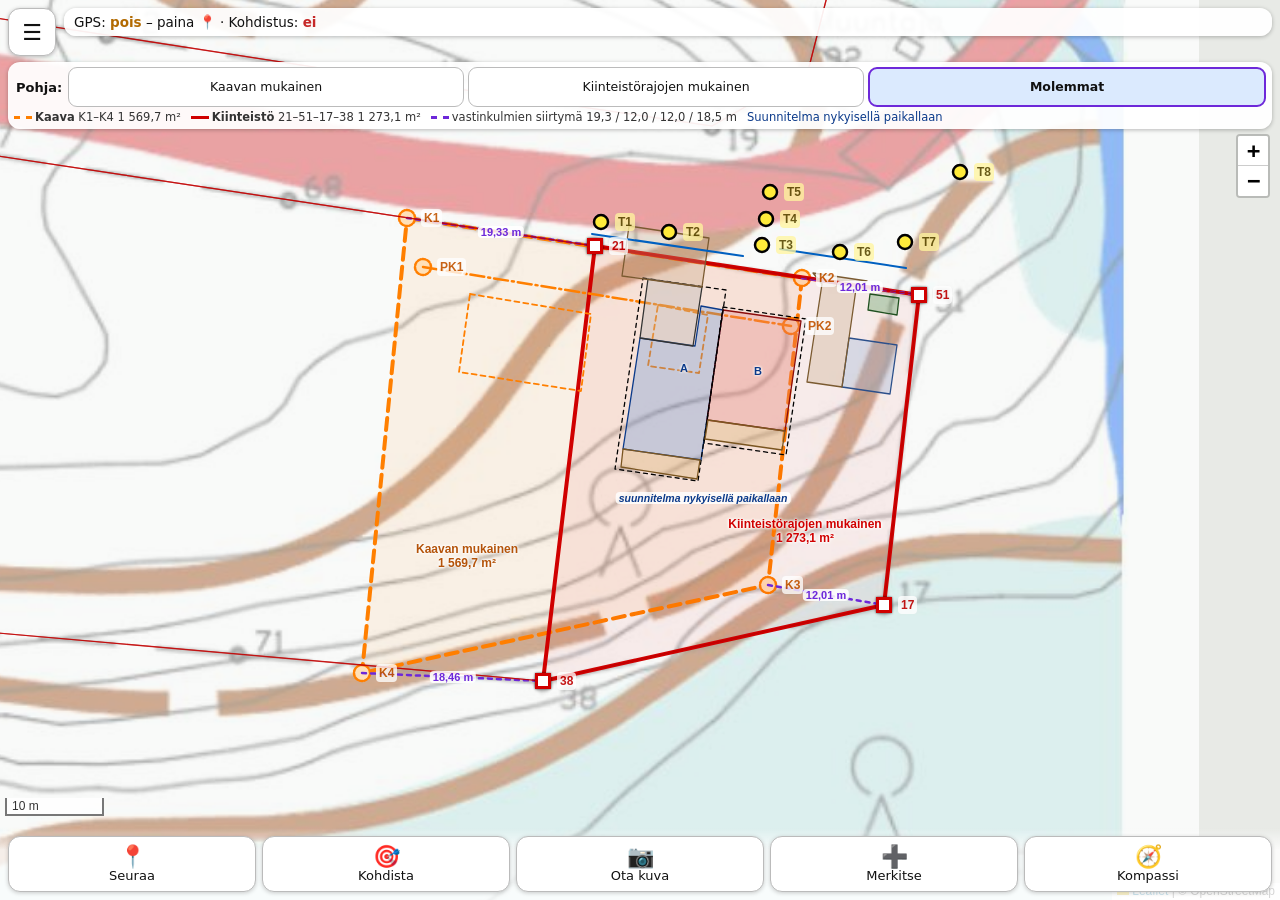
==== commit 1cfc8f32: "kartta v2: kaksi valittavaa pohjaa – Kaavan mukainen (tarkka digitointi, 50 rajapistettä RMS 0,28 m," ====
--- a/kartta/index.html
+++ b/kartta/index.html
@@ -43,21 +43,31 @@
 input[type=text],textarea,select{font:inherit;font-size:16px;width:100%;padding:10px;border:1px solid #bbb;border-radius:10px;margin:4px 0 8px}
 textarea{min-height:70px}
 .big{font-size:30px;font-weight:700}
-#snack{position:fixed;left:50%;transform:translateX(-50%);top:calc(env(safe-area-inset-top) + 70px);background:#222;color:#fff;padding:10px 16px;border-radius:12px;z-index:3000;font-size:15px;display:none;max-width:90vw;text-align:center}
+#snack{position:fixed;left:50%;transform:translateX(-50%);top:calc(env(safe-area-inset-top) + 150px);pointer-events:none;background:#222;color:#fff;padding:10px 16px;border-radius:12px;z-index:3000;font-size:15px;display:none;max-width:90vw;text-align:center}
 .lbl{background:#fffd;border:none;box-shadow:none;padding:0 3px;font-weight:700;font-size:12px;border-radius:4px}
-.lbl.R{color:#c00000}.lbl.K{color:#c25400}.lbl.T{color:#5a4a00;background:#fff59dd9}.lbl.S{color:#0b3a8a;font-weight:600;font-size:11px}.lbl.O{color:#166534}.lbl::before{display:none}
+.lbl.R{color:#c00000}.lbl.K{color:#c25400}.lbl.KX{color:#c25400}.lbl.T{color:#5a4a00;background:#fff59dd9}.lbl.S{color:#0b3a8a;font-weight:600;font-size:11px}.lbl.O{color:#166534}.lbl::before{display:none}
 .me{position:relative;width:0;height:0}
 .me .dot{position:absolute;left:-9px;top:-9px;width:18px;height:18px;border-radius:50%;background:#1a73e8;border:3px solid #fff;box-shadow:0 0 4px #0008}
 .me .cone{position:absolute;left:-30px;top:-30px;width:60px;height:60px;display:none}
 .cam{font-size:22px;line-height:26px;width:30px;height:30px;text-align:center;background:#fff;border-radius:50%;border:2px solid #7c3aed;box-shadow:0 1px 3px #0006}
 .prev{max-width:100%;max-height:45vh;display:block;margin:6px auto;border-radius:8px}
 .leaflet-control-scale{margin-bottom:calc(env(safe-area-inset-bottom) + 84px)!important}
-.leaflet-top{top:calc(env(safe-area-inset-top) + 64px)}
+.leaflet-top{top:calc(env(safe-area-inset-top) + 124px)}
 small.m{color:var(--mut)}
+#pohja{position:fixed;top:calc(env(safe-area-inset-top) + 62px);left:8px;right:8px;z-index:999;background:#fffe;border-radius:12px;box-shadow:0 1px 4px #0004;padding:5px 6px 4px}
+#pohja .pb{display:flex;gap:4px;align-items:center}#pohja .pb b{font-size:13px;padding:0 2px}
+#pohja button{flex:1;min-height:40px;font-size:12.5px;line-height:1.1;padding:2px 3px;border-radius:9px}
+#pohja button.on{font-weight:700;border-width:2px}
+#pohja .pl{font-size:11.5px;line-height:1.3;margin-top:3px;color:#333;display:flex;flex-wrap:wrap;gap:2px 10px}
+.psw{display:inline-block;width:18px;height:0;border-top:3px solid;vertical-align:middle;margin-right:3px}
+.alab{width:max-content;transform:translate(-50%,-50%);font:700 12px sans-serif;white-space:nowrap;text-shadow:0 0 3px #fff,0 0 3px #fff,0 0 3px #fff;text-align:center}
+.vlab{width:max-content;transform:translate(-50%,-50%);font:700 11px sans-serif;color:#6d28d9;background:#fffd;border-radius:4px;padding:0 3px;white-space:nowrap}
+.pnote{width:max-content;transform:translate(-50%,0);font:italic 600 10.5px sans-serif;color:#0b3a8a;background:#ffffffd0;border-radius:4px;padding:0 3px;white-space:nowrap}
 </style></head>
 <body>
 <div id="map"></div>
 <div id="top"><button id="bMenu" aria-label="Valikko">☰</button><div id="stat">Ladataan…</div></div>
+<div id="pohja"><div class="pb"><b>Pohja:</b><button data-pohja="kaava">Kaavan mukainen</button><button data-pohja="kiint">Kiinteistö&shy;rajojen mukainen</button><button data-pohja="molemmat">Molemmat</button></div><div class="pl" id="pohjaLeg"></div></div>
 <div id="nav" hidden>
  <svg id="navArrow" viewBox="-50 -50 100 100"><circle r="47" fill="#eef2ff" stroke="#1d4ed8" stroke-width="3"/><path d="M0,-40 L22,22 L0,10 L-22,22 Z" fill="#1d4ed8"/><text id="navN" x="0" y="-30" font-size="0"></text></svg>
  <div><div id="navDist">– m</div><div id="navTxt"></div></div>
@@ -79,7 +89,7 @@
 <script src="lib/jszip.min.js"></script>
 <script>
 "use strict";
-const DATA={"pts":[{"id":"21","t":"Rajamerkki (kiinteistörajapiste, MML)","g":"R","E":598685.892,"N":7340848.699,"lat":66.17237403,"lon":29.18948621,"z":321.04,"zt":"maanpinta, MML 2 m korkeusmalli","d":"NW-kulma (tien puoli). Löydetty rautaputki?"},{"id":"51","t":"Rajamerkki (kiinteistörajapiste, MML)","g":"R","E":598718.994,"N":7340844.833,"lat":66.17232899,"lon":29.19021697,"z":319.36,"zt":"maanpinta, MML 2 m korkeusmalli","d":"NE-kulma (tien puoli)"},{"id":"17","t":"Rajamerkki (kiinteistörajapiste, MML)","g":"R","E":598716.569,"N":7340813.261,"lat":66.17204671,"lon":29.19013873,"z":314.58,"zt":"maanpinta, MML 2 m korkeusmalli","d":"SE-kulma"},{"id":"38","t":"Rajamerkki (kiinteistörajapiste, MML)","g":"R","E":598682.236,"N":7340804.295,"lat":66.1719771,"lon":29.18937074,"z":316.16,"zt":"maanpinta, MML 2 m korkeusmalli","d":"SW-kulma"},{"id":"K1","t":"Kaavan tontin 4 kulma (kaavasta digitoitu, ±0,4 m)","g":"K","E":598666.69,"N":7340850.96,"lat":66.17240032,"lon":29.18906232,"z":321.73,"zt":"maanpinta, MML 2 m korkeusmalli","d":"luode (NW), tien puoli, tontin 3 raja"},{"id":"K2","t":"Kaavan tontin 4 kulma (kaavasta digitoitu, ±0,4 m)","g":"K","E":598706.94,"N":7340846.14,"lat":66.17234449,"lon":29.18995078,"z":320.42,"zt":"maanpinta, MML 2 m korkeusmalli","d":"koillinen (NE), tien puoli"},{"id":"K3","t":"Kaavan tontin 4 kulma (kaavasta digitoitu, ±0,4 m)","g":"K","E":598704.55,"N":7340814.94,"lat":66.17206553,"lon":29.18987361,"z":315.37,"zt":"maanpinta, MML 2 m korkeusmalli","d":"kaakko (SE)"},{"id":"K4","t":"Kaavan tontin 4 kulma (kaavasta digitoitu, ±0,4 m)","g":"K","E":598663.69,"N":7340805.31,"lat":66.17199201,"lon":29.18896043,"z":317.7,"zt":"maanpinta, MML 2 m korkeusmalli","d":"lounas (SW)"},{"id":"PK1","t":"Kaavan piste-katkoviivan pää","g":"K","E":598668.53,"N":7340845.97,"lat":66.172355,"lon":29.18909923,"z":321.67,"zt":"maanpinta, MML 2 m korkeusmalli","d":"länsipää, n. 4,6–5,0 m tontin pohjoisrajasta"},{"id":"PK2","t":"Kaavan piste-katkoviivan pää","g":"K","E":598706.15,"N":7340841.22,"lat":66.17230063,"lon":29.18992946,"z":320.44,"zt":"maanpinta, MML 2 m korkeusmalli","d":"itäpää, n. 4,6–5,0 m tontin pohjoisrajasta"},{"id":"T1","t":"Tien piste (arvioitu korko)","g":"T","E":598686.47,"N":7340851.11,"lat":66.17239546,"lon":29.18950089,"z":321.49,"zt":"tien pinta mallissa (arvio)","d":"Tien eteläreuna lähinnä rajamerkkiä 21 (tontin NW-kulma). Pohjakartan käyristä n. 321.1 (N60) = 321.4 (N2000)."},{"id":"T2","t":"Tien piste (arvioitu korko)","g":"T","E":598693.43,"N":7340850.36,"lat":66.17238655,"lon":29.18965459,"z":321.33,"zt":"tien pinta mallissa (arvio)","d":"Tien eteläreuna A:n katoksen liittymän kohdalla (u≈7). Pohjakartan käyristä n. 320.7 (N60) = 321.0 (N2000)."},{"id":"T3","t":"Tien piste (arvioitu korko)","g":"T","E":598702.86,"N":7340849.36,"lat":66.17237463,"lon":29.18986284,"z":321.02,"zt":"tien pinta mallissa (arvio)","d":"Tien eteläreuna talon (A/B-raja) kohdalla. Pohjakartan käyristä n. 320.2 (N60) = 320.5 (N2000)."},{"id":"T4","t":"Tien piste (arvioitu korko)","g":"T","E":598703.18,"N":7340852.04,"lat":66.17239856,"lon":29.18987201,"z":321.08,"zt":"tien pinta mallissa (arvio)","d":"Tien keskilinja talon kohdalla. Pohjakartan käyristä n. 320.4 (N60) = 320.7 (N2000)."},{"id":"T5","t":"Tien piste (arvioitu korko)","g":"T","E":598703.48,"N":7340854.76,"lat":66.17242285,"lon":29.18988077,"z":321.01,"zt":"tien pinta mallissa (arvio)","d":"Tien pohjoisreuna talon kohdalla (n. 2,75 m keskilinjasta). Pohjakartan käyristä n. 320.6 (N60) = 320.9 (N2000)."},{"id":"T6","t":"Tien piste (arvioitu korko)","g":"T","E":598710.8,"N":7340848.98,"lat":66.17236874,"lon":29.19003855,"z":320.82,"zt":"tien pinta mallissa (arvio)","d":"Tien eteläreuna itäliittymän kohdalla. Pohjakartan käyristä n. 320.3 (N60) = 320.6 (N2000)."},{"id":"T7","t":"Tien piste (arvioitu korko)","g":"T","E":598717.4,"N":7340850.23,"lat":66.17237787,"lon":29.19018582,"z":320.58,"zt":"tien pinta mallissa (arvio)","d":"Tien eteläreuna lähinnä rajamerkkiä 51 (NE). Pohjakartan käyristä n. 319.5 (N60) = 319.8 (N2000)."},{"id":"T8","t":"Tien piste (arvioitu korko)","g":"T","E":598722.71,"N":7340857.52,"lat":66.17244156,"lon":29.19030918,"z":320.31,"zt":"tien pinta mallissa (arvio)","d":"Siimapolun keskilinja kaarteessa NE-kulman pohjoispuolella (≈ puoliväli tontti–risteys). Pohjakartan käyristä n. 320.3 (N60) = 320.6 (N2000)."},{"id":"T9","t":"Tien piste (arvioitu korko)","g":"T","E":598732.0,"N":7340885.21,"lat":66.17268688,"lon":29.19053658,"z":319.49,"zt":"tien pinta mallissa (arvio)","d":"Perhotien risteys: keskilinjojen leikkaus. Pohjakartan käyristä n. 319.3 (N60) = 319.6 (N2000)."},{"id":"A1","t":"Talo A nurkka (seinä, suunnitelma)","g":"S","E":598690.777,"N":7340839.527,"lat":66.17229027,"lon":29.18958739,"z":321.4,"zt":"lattia (suunnitelma)","d":""},{"id":"A2","t":"Talo A nurkka (seinä, suunnitelma)","g":"S","E":598696.443,"N":7340838.901,"lat":66.17228288,"lon":29.18971249,"z":321.4,"zt":"lattia (suunnitelma)","d":""},{"id":"A3","t":"Talo A nurkka (seinä, suunnitelma)","g":"S","E":598696.887,"N":7340842.916,"lat":66.17231874,"lon":29.18972545,"z":321.4,"zt":"lattia (suunnitelma)","d":""},{"id":"A4","t":"Talo A nurkka (seinä, suunnitelma)","g":"S","E":598699.173,"N":7340842.663,"lat":66.17231575,"lon":29.18977592,"z":321.4,"zt":"lattia (suunnitelma)","d":""},{"id":"A5","t":"Talo A nurkka (seinä, suunnitelma)","g":"S","E":598697.476,"N":7340827.327,"lat":66.17217879,"lon":29.18972642,"z":321.4,"zt":"lattia (suunnitelma)","d":""},{"id":"A6","t":"Talo A nurkka (seinä, suunnitelma)","g":"S","E":598689.525,"N":7340828.206,"lat":66.17218917,"lon":29.18955085,"z":321.4,"zt":"lattia (suunnitelma)","d":""},{"id":"B1","t":"Talo B nurkka (seinä, suunnitelma)","g":"S","E":598707.125,"N":7340841.783,"lat":66.17230537,"lon":29.1899515,"z":321.4,"zt":"lattia (suunnitelma)","d":""},{"id":"B2","t":"Talo B nurkka (seinä, suunnitelma)","g":"S","E":598705.88,"N":7340830.532,"lat":66.1722049,"lon":29.18991518,"z":321.4,"zt":"lattia (suunnitelma)","d":""},{"id":"B3","t":"Talo B nurkka (seinä, suunnitelma)","g":"S","E":598697.928,"N":7340831.412,"lat":66.17221528,"lon":29.18973961,"z":321.4,"zt":"lattia (suunnitelma)","d":""}],"plan":{"Talo A":[[66.17229027,29.18958739],[66.17228288,29.18971249],[66.17231874,29.18972545],[66.17231575,29.18977592],[66.17217879,29.18972642],[66.17218917,29.18955085]],"Talo B":[[66.17231575,29.18977592],[66.17230537,29.1899515],[66.1722049,29.18991518],[66.17221528,29.18973961]],"Räystäs A":[[66.17234498,29.18959595],[66.17233395,29.1897825],[66.17231797,29.18977673],[66.17215945,29.18971943],[66.17217047,29.18953288]],"Räystäs B":[[66.17231797,29.18977673],[66.17230694,29.18996327],[66.1721833,29.18991858],[66.17219433,29.18973204]],"Terassi A":[[66.17218917,29.18955085],[66.17217892,29.18972423],[66.17216178,29.18971803],[66.17217204,29.18954465]],"Terassi B":[[66.17221515,29.1897418],[66.1722049,29.18991518],[66.17218776,29.18990899],[66.17219801,29.18973561]],"Autokatos":[[66.17234344,29.18960661],[66.17233625,29.18972819],[66.17228308,29.18970897],[66.17229027,29.18958739]],"Jätekatos":[[66.17233016,29.19010728],[66.17232626,29.19017312],[66.17231118,29.19016767],[66.17231507,29.19010183]],"P1–P2":[[66.17228995,29.19005903],[66.17228346,29.19016877],[66.17223908,29.19015273],[66.17224557,29.19004299]],"Ajoyhteys (itä)":[[66.17234904,29.18997961],[66.1723419,29.19010032],[66.17233432,29.19007516],[66.17224556,29.19004308],[66.1722501,29.18996627],[66.17233886,29.18999835]],"Ajoyhteys (länsi, katos)":[[66.1723917,29.18956465],[66.17238108,29.18974439],[66.17233625,29.18972819],[66.17234688,29.18954845]]},"culv":[[[66.17238471,29.18947918],[66.17236449,29.18982134]],[[66.17237064,29.18990439],[66.1723539,29.1901875]]],"kaava":{"tontti":[[66.17240032,29.18906232],[66.17234449,29.18995078],[66.17206553,29.18987361],[66.17199201,29.18896043]],"pk":[[66.172355,29.18909923],[66.17230063,29.18992946]],"ra":[[[66.17233036,29.18920408],[66.17231185,29.18947901],[66.17224209,29.18945433],[66.17225944,29.18917952]],[[66.1723197,29.18962839],[66.17231108,29.18974238],[66.17225789,29.18972091],[66.17226408,29.18960693]]]},"parcels":[[[66.17361219,29.19584927],[66.17368686,29.19666009],[66.17402786,29.19646808],[66.17395321,29.19565725],[66.17361219,29.19584927]],[[66.1737605,29.19746006],[66.17410152,29.19726806],[66.17402786,29.19646808],[66.17368686,29.19666009],[66.1737605,29.19746006]],[[66.17383317,29.19824923],[66.17417419,29.19805727],[66.17410152,29.19726806],[66.1737605,29.19746006],[66.17383317,29.19824923]],[[66.17383317,29.19824923],[66.17390582,29.19903843],[66.17424684,29.19884645],[66.17417419,29.19805727],[66.17383317,29.19824923]],[[66.17035125,29.18606174],[66.17044092,29.18606759],[66.17047954,29.18602388],[66.17047071,29.18592707],[66.17042126,29.18538463],[66.17015677,29.18553205],[66.17020417,29.18605215],[66.17035125,29.18606174]],[[66.17009759,29.18488319],[66.1701122,29.18504336],[66.17015677,29.18553205],[66.17042126,29.18538463],[66.17036209,29.18473576],[66.17009759,29.18488319]],[[66.17114824,29.18339764],[66.17121587,29.18301697],[66.17133861,29.18235021],[66.17149642,29.18147518],[66.17145336,29.18142704],[66.1713924,29.18135888],[66.17146683,29.18092556],[66.17149766,29.1807461],[66.17126614,29.18057669],[66.17094462,29.18097985],[66.17079663,29.18154436],[66.1705775,29.18275939],[66.17064025,29.1828296],[66.17114824,29.18339764]],[[66.17049603,29.18728248],[66.17075605,29.18725756],[66.17083044,29.18666453],[66.17048754,29.18674031],[66.17049603,29.18728248]],[[66.17044223,29.18795755],[66.17036002,29.18858924],[66.17072421,29.18877272],[66.17081801,29.1880238],[66.17059298,29.18810262],[66.17044223,29.18795755]],[[66.17304731,29.19616733],[66.17348978,29.19591822],[66.17342109,29.19517229],[66.17305864,29.19537637],[66.17304731,29.19616733]],[[66.17309881,29.1890959],[66.17300562,29.18948707],[66.1733155,29.18991925],[66.17338102,29.18964931],[66.17334041,29.18910554],[66.17312371,29.18877302],[66.17309881,29.1890959]],[[66.17083824,29.18595929],[66.17048523,29.18635883],[66.17047255,29.18644588],[66.17048239,29.18663931],[66.1711905,29.18558375],[66.17094544,29.18530792],[66.17083824,29.18595929]],[[66.17363809,29.19752896],[66.17327555,29.19773306],[66.17365434,29.19870464],[66.17372768,29.19850193],[66.17363809,29.19752896]],[[66.1730459,29.1970196],[66.17308217,29.19723672],[66.17327555,29.19773306],[66.17363809,29.19752896],[66.17356444,29.19672897],[66.1730459,29.1970196]],[[66.17304731,29.19616733],[66.17291434,29.19624186],[66.1730459,29.1970196],[66.17356444,29.19672897],[66.17348978,29.19591822],[66.17304731,29.19616733]],[[66.1730703,29.19456245],[66.17305864,29.19537637],[66.17342109,29.19517229],[66.17339443,29.19488107],[66.17331653,29.19442008],[66.1730703,29.19456245]],[[66.17308476,29.19355246],[66.1730703,29.19456245],[66.17331653,29.19442008],[66.17341598,29.19436783],[66.17333913,29.19353326],[66.17308476,29.19355246]],[[66.17300562,29.18948707],[66.17292233,29.18983484],[66.17287616,29.19007088],[66.17318976,29.19050809],[66.17326428,29.19012314],[66.1733155,29.18991925],[66.17300562,29.18948707]],[[66.16989503,29.19398177],[66.17018291,29.19446524],[66.17029701,29.19402514],[66.17029189,29.19385621],[66.17009297,29.19350253],[66.16989503,29.19398177]],[[66.17287616,29.19007088],[66.17284341,29.19024074],[66.17274486,29.19061408],[66.17273383,29.19081059],[66.17308963,29.19093266],[66.173156,29.19067815],[66.17318976,29.19050809],[66.17287616,29.19007088]],[[66.17036919,29.18672871],[66.17036712,29.18652244],[66.17031247,29.18636233],[66.17001114,29.18636314],[66.16999114,29.1871634],[66.17007408,29.18714943],[66.17036919,29.18672871]],[[66.17264737,29.18709255],[66.17260887,29.18770171],[66.17256595,29.18838699],[66.17252102,29.18910223],[66.17248279,29.18975186],[66.17253308,29.18996761],[66.17266192,29.19004866],[66.17283689,29.18929748],[66.17291916,29.18894771],[66.17294732,29.18858985],[66.17300361,29.18790008],[66.17305547,29.18724621],[66.17264737,29.18709255]],[[66.17200227,29.18868339],[66.1719771,29.18937074],[66.17204671,29.19013873],[66.17232899,29.19021697],[66.17237403,29.18948621],[66.172416,29.18879768],[66.17246165,29.1880556],[66.17248935,29.1875965],[66.17205394,29.18745544],[66.17202733,29.18795915],[66.17200227,29.18868339]],[[66.17257561,29.19359133],[66.17251221,29.19428435],[66.1728037,29.19460674],[66.17294643,29.19356291],[66.17294677,29.19356039],[66.17273187,29.19357688],[66.17257561,29.19359133]],[[66.1700924,29.18996765],[66.16942454,29.19095931],[66.16966855,29.19162799],[66.16991176,29.1919544],[66.17011899,29.19223342],[66.17151717,29.19411831],[66.17205069,29.1929036],[66.17244893,29.19360051],[66.17257561,29.19359133],[66.1726187,29.1928438],[66.17265712,29.19216231],[66.17269565,29.19148203],[66.17273383,29.19081059],[66.17274486,29.19061408],[66.17284341,29.19024074],[66.17287616,29.19007088],[66.17292233,29.18983484],[66.17300562,29.18948707],[66.17309881,29.1890959],[66.17312371,29.18877302],[66.17334041,29.18910554],[66.17338102,29.18964931],[66.1733155,29.18991925],[66.17326428,29.19012314],[66.17318976,29.19050809],[66.173156,29.19067815],[66.17308963,29.19093266],[66.17305106,29.19160583],[66.17301301,29.19228303],[66.17297334,29.19296431],[66.17294677,29.19356039],[66.17308476,29.19355246],[66.17333913,29.19353326],[66.17376332,29.19350119],[66.17393431,29.19348826],[66.17294774,29.18298634],[66.17142964,29.18522725],[66.17163301,29.1876766],[66.1700924,29.18996765]],[[66.17256595,29.18838699],[66.17260887,29.18770171],[66.17264737,29.18709255],[66.17268865,29.1864394],[66.17273243,29.18645814],[66.17270799,29.18613324],[66.17260445,29.18475718],[66.17269258,29.18479978],[66.17295663,29.18492737],[66.17300358,29.18546188],[66.17310415,29.18661721],[66.17305547,29.18724621],[66.17300361,29.18790008],[66.17294732,29.18858985],[66.17291916,29.18894771],[66.17283689,29.18929748],[66.17266192,29.19004866],[66.17253308,29.18996761],[66.17248279,29.18975186],[66.17252102,29.18910223],[66.17256595,29.18838699]],[[66.17202733,29.18795915],[66.17205394,29.18745544],[66.17206676,29.18720419],[66.17205707,29.18654689],[66.17211133,29.18582337],[66.17219121,29.18517577],[66.17259105,29.18550957],[66.17251526,29.18612669],[66.17242733,29.18606126],[66.17248127,29.18671859],[66.17247467,29.18683954],[66.17253029,29.18685515],[66.17251012,29.18725107],[66.17250533,29.18733451],[66.17248935,29.1875965],[66.17246165,29.1880556],[66.172416,29.18879768],[66.17237403,29.18948621],[66.17232899,29.19021697],[66.17204671,29.19013873],[66.1719771,29.18937074],[66.17200227,29.18868339],[66.17202733,29.18795915]],[[66.17300358,29.18546188],[66.17295663,29.18492737],[66.17269258,29.18479978],[66.17260445,29.18475718],[66.17270799,29.18613324],[66.17273243,29.18645814],[66.17310415,29.18661721],[66.17300358,29.18546188]],[[66.1726187,29.1928438],[66.17257561,29.19359133],[66.17273187,29.19357688],[66.17294677,29.19356039],[66.17297334,29.19296431],[66.1726187,29.1928438]],[[66.17265712,29.19216231],[66.1726187,29.1928438],[66.17297334,29.19296431],[66.17301301,29.19228303],[66.17265712,29.19216231]],[[66.17308963,29.19093266],[66.17273383,29.19081059],[66.17269565,29.19148203],[66.17305106,29.19160583],[66.17308963,29.19093266]],[[66.17269565,29.19148203],[66.17265712,29.19216231],[66.17301301,29.19228303],[66.17305106,29.19160583],[66.17269565,29.19148203]],[[66.17251012,29.18725107],[66.17253029,29.18685515],[66.17247467,29.18683954],[66.17248127,29.18671859],[66.17242733,29.18606126],[66.17251526,29.18612669],[66.17259105,29.18550957],[66.17219121,29.18517577],[66.17211133,29.18582337],[66.17205707,29.18654689],[66.17206676,29.18720419],[66.17205394,29.18745544],[66.17248935,29.1875965],[66.17250533,29.18733451],[66.17251012,29.18725107]],[[66.17264737,29.18709255],[66.17305547,29.18724621],[66.17310415,29.18661721],[66.17273243,29.18645814],[66.17268865,29.1864394],[66.17264737,29.18709255]],[[66.17049603,29.18728248],[66.17049968,29.18751601],[66.17044223,29.18795755],[66.17059298,29.18810262],[66.17081801,29.1880238],[66.17099278,29.18662875],[66.17083044,29.18666453],[66.17075605,29.18725756],[66.17049603,29.18728248]],[[66.17251221,29.19428435],[66.17257561,29.19359133],[66.17244893,29.19360051],[66.17205069,29.1929036],[66.17151717,29.19411831],[66.17150063,29.19413543],[66.17148433,29.19415388],[66.1714685,29.19417472],[66.17145424,29.19420149],[66.17144659,29.19422151],[66.17143674,29.19425848],[66.17141923,29.19433588],[66.17140916,29.19436974],[66.17139613,29.19440021],[66.17136901,29.19445814],[66.17135822,29.19449335],[66.17135515,29.19452431],[66.17136044,29.19456647],[66.17136817,29.19460649],[66.17137384,29.19464841],[66.17137417,29.19465654],[66.17137019,29.19469945],[66.1713622,29.19473913],[66.17135579,29.19477393],[66.17135297,29.19481758],[66.17135287,29.19486191],[66.17135362,29.19489604],[66.17135373,29.19494035],[66.17135316,29.19495044],[66.17134728,29.19499214],[66.1713371,29.19502854],[66.1713266,29.19505491],[66.17131241,29.19508195],[66.1712978,29.19510769],[66.17128326,29.19513797],[66.1712721,29.19517258],[66.17126392,29.19521195],[66.17125944,29.19525004],[66.1712582,29.19529421],[66.17125886,29.1953385],[66.17125998,29.19537317],[66.17126204,29.1954617],[66.17126225,29.19550601],[66.17126212,29.1955295],[66.17126064,29.19557363],[66.17125857,29.1955918],[66.17124941,29.1956296],[66.17123532,29.19565652],[66.17122188,29.19566454],[66.17120661,29.19566417],[66.17119657,29.19569772],[66.17119457,29.19578679],[66.17119062,29.19582992],[66.17118387,29.19587099],[66.17117563,29.19591038],[66.1711697,29.19593552],[66.17116117,29.1959745],[66.17115417,29.19601528],[66.1711501,29.19605841],[66.17114965,29.19606851],[66.17114753,29.19611249],[66.17114604,29.19612303],[66.17113329,29.19615389],[66.17113106,29.19615815],[66.17112095,29.19618526],[66.17111618,29.19622784],[66.17111169,29.19626224],[66.17109868,29.1962925],[66.17109272,29.19630532],[66.17108312,29.19634252],[66.17108055,29.19635695],[66.17107334,29.19639753],[66.17106235,29.1964399],[66.17105192,29.19647577],[66.17105104,29.19648703],[66.17105973,29.19652556],[66.17106086,29.19653427],[66.1710491,29.19656483],[66.1710432,29.19657284],[66.17102774,29.19659529],[66.17101756,29.19662288],[66.17101297,29.19666558],[66.1710105,29.19669532],[66.17099589,29.19677814],[66.17099322,29.19682189],[66.17099199,29.19686613],[66.17098796,29.19691052],[66.17097884,29.19694868],[66.17097708,29.1969554],[66.17096966,29.19699566],[66.17096633,29.19703911],[66.17096617,29.19705024],[66.17096557,29.19709451],[66.17096394,29.19710917],[66.17094915,29.19713316],[66.17093727,29.19714371],[66.17092036,29.1971584],[66.17090556,29.19716631],[66.17088631,29.19717274],[66.17087669,29.19720816],[66.17087557,29.19725232],[66.17087634,29.19727533],[66.17087579,29.1973186],[66.17085941,29.19734823],[66.17085281,29.19738865],[66.17084971,29.19742635],[66.17083949,29.1974623],[66.17083304,29.19747708],[66.17081913,29.19750499],[66.17080381,29.19752727],[66.17078754,29.1975459],[66.17078115,29.19755722],[66.1707745,29.19759812],[66.17077098,29.19763423],[66.17076281,29.1976736],[66.17075141,29.19771504],[66.17073208,29.19778973],[66.17072656,29.19780831],[66.17071454,29.1978412],[66.17070189,29.19787259],[66.17069532,29.19788966],[66.17067282,29.1979587],[66.1706655,29.19797986],[66.17065238,29.19801001],[66.17063669,29.19802672],[66.17061895,29.19802114],[66.17061507,29.19801889],[66.17059749,29.19801011],[66.17058937,29.19800568],[66.1705745,29.19799975],[66.17055759,29.19802052],[66.17054954,29.19805972],[66.17054555,29.19810289],[66.17054487,29.19811322],[66.17054115,29.19816252],[66.17052774,29.19819193],[66.17051557,29.19821223],[66.17049916,29.19823004],[66.1704942,29.19823543],[66.17047887,29.19825833],[66.17046762,29.19828218],[66.17045337,29.19831685],[66.17043809,29.19833978],[66.17042101,29.19835317],[66.17040136,29.19836409],[66.17038564,29.19838538],[66.17037121,29.19841163],[66.17036028,29.19844434],[66.17036697,29.19847016],[66.17037333,29.19851148],[66.17037577,29.19854986],[66.17038028,29.19859255],[66.17038744,29.19861347],[66.17040401,29.19862923],[66.1704219,29.19863171],[66.17043981,29.19863041],[66.17045769,29.19862685],[66.17052923,29.19860601],[66.17053406,29.19860424],[66.17055177,29.19859718],[66.17056941,29.19858926],[66.17058697,29.19858038],[66.17060445,29.19857036],[66.17062176,29.19855883],[66.17063888,29.19854567],[66.17065578,29.19853081],[66.17066808,29.19851778],[66.17071773,29.19846639],[66.17075151,29.19843663],[66.17076876,29.19842473],[66.17077893,29.19842057],[66.17079679,29.19841671],[66.17081472,29.19841591],[66.17083264,29.19841734],[66.17093983,29.19844031],[66.17095775,29.19844116],[66.17096192,29.19844085],[66.17099774,29.19843624],[66.17101565,29.19843544],[66.17103353,29.19843915],[66.17105096,29.19844925],[66.17105608,29.19845433],[66.17107191,29.19847517],[66.17108722,29.19849825],[66.17111719,29.19854697],[66.17113033,29.19856478],[66.17117931,29.19861981],[66.17119542,29.19863927],[66.17122714,29.19868452],[66.1712429,29.19870564],[66.17125934,29.19872327],[66.17127661,29.19873507],[66.1712847,29.19873752],[66.17130261,29.1987381],[66.17132049,29.19873497],[66.17135623,29.19872745],[66.17137415,29.19872776],[66.17138604,29.19873174],[66.17140337,29.19874288],[66.17142005,29.19875915],[66.17145276,29.19879548],[66.17145611,29.19879933],[66.17147228,29.19881853],[66.17148817,29.19883902],[66.17150314,29.19886331],[66.17151578,29.19889466],[66.1715223,29.19891841],[66.17153053,29.19895779],[66.1715379,29.1989982],[66.17154595,29.19903782],[66.17155618,29.1990754],[66.1715668,29.1991111],[66.1715766,29.19914823],[66.17158417,29.19918964],[66.17158905,29.19923227],[66.17159184,29.19927606],[66.17159278,29.19932079],[66.17159247,29.19936513],[66.17159175,29.19939751],[66.17159008,29.19944167],[66.1715872,29.19948542],[66.17158256,29.19952823],[66.17157557,29.19957294],[66.17156789,29.19961298],[66.17155995,29.19965277],[66.17155698,29.19966827],[66.17154169,29.1997485],[66.17153923,29.19976047],[66.1715306,29.19979933],[66.17152115,29.19983699],[66.17151083,29.19987327],[66.17149962,29.19990785],[66.17148744,29.19994039],[66.17147394,29.19996954],[66.17145902,29.19999409],[66.17144286,29.20001324],[66.17142577,29.20002647],[66.17141908,29.20002977],[66.1713836,29.20004276],[66.17136635,29.20005462],[66.17135815,29.20006638],[66.17134586,29.2000984],[66.17133733,29.2001373],[66.17133141,29.20017915],[66.17132726,29.20022226],[66.17132422,29.20026594],[66.17131885,29.20035365],[66.17131575,29.20039732],[66.171312,29.20044067],[66.17130714,29.20048332],[66.17130377,29.20050462],[66.17129584,29.20054437],[66.17128612,29.20058158],[66.17127473,29.20061581],[66.17126214,29.20064739],[66.17124861,29.20067651],[66.1712343,29.20070318],[66.17122436,29.20071972],[66.17120909,29.20074296],[66.17116247,29.20080932],[66.17113194,29.20085585],[66.17112815,29.20086224],[66.17111362,29.20088823],[66.17109953,29.20091564],[66.17108578,29.20094411],[66.17101965,29.20109382],[66.17100972,29.20111555],[66.17099605,29.2011443],[66.17098213,29.20117221],[66.17096789,29.2011992],[66.17095331,29.20122498],[66.17093829,29.2012492],[66.17092274,29.20127131],[66.17090673,29.20129122],[66.17089026,29.20130874],[66.17088633,29.2013125],[66.17086936,29.2013269],[66.17085208,29.20133869],[66.17083454,29.20134795],[66.17081683,29.20135484],[66.170799,29.2013595],[66.1707811,29.20136201],[66.17076316,29.20136231],[66.17075328,29.20136159],[66.17073538,29.20135883],[66.17071754,29.20135418],[66.17069977,29.20134813],[66.17064679,29.20132519],[66.17063232,29.20131874],[66.17059688,29.20130512],[66.17056123,29.20129549],[66.17054332,29.20129287],[66.1705254,29.20129267],[66.17050759,29.20129771],[66.17049028,29.20130905],[66.1704739,29.201327],[66.17045892,29.20135129],[66.17044513,29.20138242],[66.17043353,29.20141626],[66.17042268,29.20145155],[66.17041898,29.20146423],[66.17040861,29.20150042],[66.17037778,29.20160941],[66.17037571,29.20161666],[66.17036527,29.2016527],[66.17035065,29.20172427],[66.1703773,29.20172487],[66.1746818,29.20182089],[66.17434313,29.19804217],[66.17393431,29.19348826],[66.17376332,29.19350119],[66.17381383,29.19414378],[66.17388153,29.19487889],[66.17395321,29.19565725],[66.17402786,29.19646808],[66.17410152,29.19726806],[66.17417419,29.19805727],[66.17424684,29.19884645],[66.17430825,29.19951359],[66.17409805,29.19994966],[66.17400287,29.19959865],[66.1738703,29.1992586],[66.17390582,29.19903843],[66.17383317,29.19824923],[66.1737605,29.19746006],[66.17368686,29.19666009],[66.17361219,29.19584927],[66.17354053,29.19507092],[66.17351662,29.19481148],[66.17352529,29.19430625],[66.17341598,29.19436783],[66.17331653,29.19442008],[66.17339443,29.19488107],[66.17342109,29.19517229],[66.17348978,29.19591822],[66.17356444,29.19672897],[66.17363809,29.19752896],[66.17372768,29.19850193],[66.17365434,29.19870464],[66.17327555,29.19773306],[66.17308217,29.19723672],[66.1730459,29.1970196],[66.17291434,29.19624186],[66.17304731,29.19616733],[66.17305864,29.19537637],[66.1730703,29.19456245],[66.17308476,29.19355246],[66.17294677,29.19356039],[66.17294643,29.19356291],[66.1728037,29.19460674],[66.17251221,29.19428435]],[[66.17285508,29.19859044],[66.17311514,29.19859498],[66.17326658,29.19895239],[66.17326563,29.199285],[66.17326224,29.19999456],[66.17326271,29.20030499],[66.17322441,29.20073175],[66.17334622,29.20073579],[66.17344048,29.20073919],[66.17339897,29.20029914],[66.17340043,29.19999955],[66.17364717,29.20000634],[66.17381668,29.20044029],[66.17381668,29.20047356],[66.17381671,29.20075138],[66.17381717,29.20146038],[66.17334666,29.20144676],[66.17304655,29.20142251],[66.17284807,29.20093962],[66.17284779,29.20071921],[66.17284973,29.1999855],[66.17285312,29.19927782],[66.17285508,29.19859044]],[[66.17352529,29.19430625],[66.17351662,29.19481148],[66.17354053,29.19507092],[66.17388153,29.19487889],[66.17381383,29.19414378],[66.17376332,29.19350119],[66.17333913,29.19353326],[66.17341598,29.19436783],[66.17352529,29.19430625]],[[66.17011899,29.19223342],[66.16991176,29.1919544],[66.16962077,29.19265948],[66.16997849,29.19329804],[66.16978654,29.19376237],[66.16974453,29.19386396],[66.16962921,29.19424784],[66.16949769,29.19468558],[66.16939259,29.19522736],[66.16930554,29.19567615],[66.16921088,29.19575675],[66.16904498,29.19558463],[66.16900623,29.19533764],[66.16905151,29.19487791],[66.16911071,29.19422382],[66.16914369,29.19384861],[66.16925297,29.19357623],[66.16931884,29.19341202],[66.16914425,29.19332009],[66.16903815,29.19326421],[66.16901032,29.19358732],[66.16894974,29.19429047],[66.16888725,29.19501579],[66.16884326,29.19552649],[66.1687827,29.19567593],[66.16854545,29.195551],[66.16846871,29.19527653],[66.16832929,29.19692907],[66.16840277,29.19669956],[66.16853872,29.19627487],[66.16885253,29.19663401],[66.16913758,29.19690932],[66.16912325,29.1970145],[66.16894418,29.1976905],[66.16893406,29.19772867],[66.16874659,29.19827249],[66.16867537,29.1984791],[66.16853849,29.19859394],[66.16843755,29.19852911],[66.16830602,29.19812423],[66.1682563,29.1977941],[66.16821901,29.19823599],[66.16820443,29.19840874],[66.16834981,29.19886215],[66.16841924,29.19890677],[66.16855558,29.19899432],[66.16861939,29.1989433],[66.16876654,29.19882562],[66.16894442,29.19826939],[66.16904913,29.19794211],[66.16911601,29.19767547],[66.16924522,29.19716103],[66.16948251,29.19738873],[66.16959276,29.19775238],[66.16947618,29.19829402],[66.16966994,29.19875154],[66.169765,29.19903699],[66.16978426,29.19909483],[66.169796,29.19905879],[66.1698198,29.19899246],[66.16982895,29.19896989],[66.1698437,29.19893684],[66.16986968,29.19887572],[66.16989433,29.19881131],[66.16991747,29.19874357],[66.16992814,29.19870952],[66.169959,29.19860057],[66.16996779,29.19856798],[66.16997885,29.19853308],[66.16998867,29.19849601],[66.1699918,29.19847915],[66.16999866,29.19843798],[66.17001481,29.19842152],[66.1700268,29.19841943],[66.17004512,29.19842319],[66.17005958,29.19844828],[66.1700613,29.19845491],[66.17006386,29.19849801],[66.170062,29.19852852],[66.17005849,29.19857202],[66.17005442,29.19861518],[66.1700507,29.19864657],[66.17004524,29.1986888],[66.17004378,29.19870223],[66.17004264,29.19874616],[66.17004473,29.19875859],[66.17006016,29.19877866],[66.1700698,29.19878025],[66.17008726,29.19877116],[66.17009101,29.19876694],[66.17010559,29.19874137],[66.17011811,29.19870964],[66.17012991,29.19867626],[66.17013993,29.19864999],[66.17015376,29.19862179],[66.17016827,29.19859575],[66.17018261,29.19856915],[66.17019033,29.19855266],[66.1702024,29.19851991],[66.1702132,29.19848452],[66.17022375,29.19844867],[66.17022605,29.19844106],[66.17023728,29.1984065],[66.17024869,29.19837232],[66.17026042,29.1983337],[66.1702707,29.19829738],[66.1702818,29.1982669],[66.17029907,29.19824674],[66.17031686,29.19824286],[66.17033328,29.19825561],[66.17034556,29.19828739],[66.17035013,29.19830705],[66.1703565,29.19834635],[66.17035956,29.19838996],[66.17036024,29.19843426],[66.17036028,29.19844434],[66.17037121,29.19841163],[66.17038564,29.19838538],[66.17040136,29.19836409],[66.17042101,29.19835317],[66.17043809,29.19833978],[66.17045337,29.19831685],[66.17046762,29.19828218],[66.17047887,29.19825833],[66.1704942,29.19823543],[66.17049916,29.19823004],[66.17051557,29.19821223],[66.17052774,29.19819193],[66.17054115,29.19816252],[66.17054487,29.19811322],[66.17054555,29.19810289],[66.17054954,29.19805972],[66.17055759,29.19802052],[66.1705745,29.19799975],[66.17058937,29.19800568],[66.17059749,29.19801011],[66.17061507,29.19801889],[66.17061895,29.19802114],[66.17063669,29.19802672],[66.17065238,29.19801001],[66.1706655,29.19797986],[66.17067282,29.1979587],[66.17069532,29.19788966],[66.17070189,29.19787259],[66.17071454,29.1978412],[66.17072656,29.19780831],[66.17073208,29.19778973],[66.17075141,29.19771504],[66.17076281,29.1976736],[66.17077098,29.19763423],[66.1707745,29.19759812],[66.17078115,29.19755722],[66.17078754,29.1975459],[66.17080381,29.19752727],[66.17081913,29.19750499],[66.17083304,29.19747708],[66.17083949,29.1974623],[66.17084971,29.19742635],[66.17085281,29.19738865],[66.17085941,29.19734823],[66.17087579,29.1973186],[66.17087634,29.19727533],[66.17087557,29.19725232],[66.17087669,29.19720816],[66.17088631,29.19717274],[66.17090556,29.19716631],[66.17092036,29.1971584],[66.17093727,29.19714371],[66.17094915,29.19713316],[66.17096394,29.19710917],[66.17096557,29.19709451],[66.17096617,29.19705024],[66.17096633,29.19703911],[66.17096966,29.19699566],[66.17097708,29.1969554],[66.17097884,29.19694868],[66.17098796,29.19691052],[66.17099199,29.19686613],[66.17099322,29.19682189],[66.17099589,29.19677814],[66.1710105,29.19669532],[66.17101297,29.19666558],[66.17101756,29.19662288],[66.17102774,29.19659529],[66.1710432,29.19657284],[66.1710491,29.19656483],[66.17106086,29.19653427],[66.17105973,29.19652556],[66.17105104,29.19648703],[66.17105192,29.19647577],[66.17106235,29.1964399],[66.17107334,29.19639753],[66.17108055,29.19635695],[66.17108312,29.19634252],[66.17109272,29.19630532],[66.17109868,29.1962925],[66.17111169,29.19626224],[66.17111618,29.19622784],[66.17112095,29.19618526],[66.17113106,29.19615815],[66.17113329,29.19615389],[66.17114604,29.19612303],[66.17114753,29.19611249],[66.17114965,29.19606851],[66.1711501,29.19605841],[66.17115417,29.19601528],[66.17116117,29.1959745],[66.1711697,29.19593552],[66.17117563,29.19591038],[66.17118387,29.19587099],[66.17119062,29.19582992],[66.17119457,29.19578679],[66.17119657,29.19569772],[66.17120661,29.19566417],[66.17122188,29.19566454],[66.17123532,29.19565652],[66.17124941,29.1956296],[66.17125857,29.1955918],[66.17126064,29.19557363],[66.17126212,29.1955295],[66.17126225,29.19550601],[66.17126204,29.1954617],[66.17125998,29.19537317],[66.17125886,29.1953385],[66.1712582,29.19529421],[66.17125944,29.19525004],[66.17126392,29.19521195],[66.1712721,29.19517258],[66.17128326,29.19513797],[66.1712978,29.19510769],[66.17131241,29.19508195],[66.1713266,29.19505491],[66.1713371,29.19502854],[66.17134728,29.19499214],[66.17135316,29.19495044],[66.17135373,29.19494035],[66.17135362,29.19489604],[66.17135287,29.19486191],[66.17135297,29.19481758],[66.17135579,29.19477393],[66.1713622,29.19473913],[66.17137019,29.19469945],[66.17137417,29.19465654],[66.17137384,29.19464841],[66.17136817,29.19460649],[66.17136044,29.19456647],[66.17135515,29.19452431],[66.17135822,29.19449335],[66.17136901,29.19445814],[66.17139613,29.19440021],[66.17140916,29.19436974],[66.17141923,29.19433588],[66.17143674,29.19425848],[66.17144659,29.19422151],[66.17145424,29.19420149],[66.1714685,29.19417472],[66.17148433,29.19415388],[66.17150063,29.19413543],[66.17151717,29.19411831],[66.17011899,29.19223342]],[[66.17029189,29.19385621],[66.17029701,29.19402514],[66.17018291,29.19446524],[66.17003828,29.19502199],[66.16989813,29.19556838],[66.16975888,29.19610015],[66.16967287,29.19643206],[66.16957202,29.19656419],[66.16935691,29.19634104],[66.16941867,29.19588763],[66.16944984,29.19572699],[66.16957153,29.19509969],[66.16961818,29.19486731],[66.16972131,29.19451757],[66.16984812,29.19409121],[66.16989503,29.19398177],[66.17009297,29.19350253],[66.17029189,29.19385621]],[[66.17127689,29.18348843],[66.17126193,29.18347161],[66.17094544,29.18530792],[66.1711905,29.18558375],[66.17138652,29.18529157],[66.17162727,29.18388274],[66.17160335,29.18385585],[66.17127689,29.18348843]],[[66.17126193,29.18347161],[66.17127689,29.18348843],[66.17160335,29.18385585],[66.17162727,29.18388274],[66.17204625,29.18143088],[66.17168562,29.18102503],[66.17166628,29.18113644],[66.17126193,29.18347161]],[[66.17064025,29.1828296],[66.1705775,29.18275939],[66.1703988,29.18375021],[66.17052059,29.18488587],[66.17082359,29.18522472],[66.17114824,29.18339764],[66.17064025,29.1828296]],[[66.17354053,29.19507092],[66.17361219,29.19584927],[66.17395321,29.19565725],[66.17388153,29.19487889],[66.17354053,29.19507092]]],"tontti":[[66.17237403,29.18948621],[66.17232899,29.19021697],[66.17204671,29.19013873],[66.1719771,29.18937074]],"geo":{"x0":598686.2551907693,"y0":7340849.122805028,"theta_deg":-6.313371163285556,"note":"local(u,v)->EPSG:3067: P=(x0,y0)+u*eu+v*ev, eu=(cos th,sin th), ev=(sin th,-cos th)"},"decl":14.9,"ov":{"pohja":{"n":"Pohjakartta (korkeuskäyrät)","f":"img/pohjakartta.jpg","b":[[66.17158384240459,29.18288235993319],[66.17382205290734,29.190850146825642]],"rms":"0,09 m (43 rajamerkkiä)"},"kaava":{"n":"Ranta-asemakaava","f":"img/kaava.jpg","b":[[66.17132848483273,29.18622396657981],[66.1736449171981,29.192933422531343]],"rms":"0,4 m (11 rajamerkkiä)"},"ilma":{"n":"Ilmakuva (Karttapaikka)","f":"img/ilmakuva.jpg","b":[[66.17185705576915,29.18716701849697],[66.17276336075037,29.190485272759954]],"rms":"n. 0,2–0,5 m (4 rajamerkkiä)"}}};const VERSION="v1 24.10.2026 10:54";
+const DATA={"pts":[{"id":"21","t":"Rajamerkki (kiinteistörajapiste, MML)","g":"R","E":598685.892,"N":7340848.699,"lat":66.17237403,"lon":29.18948621,"z":321.04,"zt":"maanpinta, MML 2 m korkeusmalli","d":"NW-kulma (tien puoli). Löydetty rautaputki? Kiinteistörajojen mukaisen pohjan kulma. Kiinteistörajojen mukaisen pohjan kulma. Kiinteistörajojen mukaisen pohjan kulma. Kiinteistörajojen mukaisen pohjan kulma. Kiinteistörajojen mukaisen pohjan kulma."},{"id":"51","t":"Rajamerkki (kiinteistörajapiste, MML)","g":"R","E":598718.994,"N":7340844.833,"lat":66.17232899,"lon":29.19021697,"z":319.36,"zt":"maanpinta, MML 2 m korkeusmalli","d":"NE-kulma (tien puoli) Kiinteistörajojen mukaisen pohjan kulma. Kiinteistörajojen mukaisen pohjan kulma. Kiinteistörajojen mukaisen pohjan kulma. Kiinteistörajojen mukaisen pohjan kulma. Kiinteistörajojen mukaisen pohjan kulma."},{"id":"17","t":"Rajamerkki (kiinteistörajapiste, MML)","g":"R","E":598716.569,"N":7340813.261,"lat":66.17204671,"lon":29.19013873,"z":314.58,"zt":"maanpinta, MML 2 m korkeusmalli","d":"SE-kulma Kiinteistörajojen mukaisen pohjan kulma. Kiinteistörajojen mukaisen pohjan kulma. Kiinteistörajojen mukaisen pohjan kulma. Kiinteistörajojen mukaisen pohjan kulma. Kiinteistörajojen mukaisen pohjan kulma."},{"id":"38","t":"Rajamerkki (kiinteistörajapiste, MML)","g":"R","E":598682.236,"N":7340804.295,"lat":66.1719771,"lon":29.18937074,"z":316.16,"zt":"maanpinta, MML 2 m korkeusmalli","d":"SW-kulma Kiinteistörajojen mukaisen pohjan kulma. Kiinteistörajojen mukaisen pohjan kulma. Kiinteistörajojen mukaisen pohjan kulma. Kiinteistörajojen mukaisen pohjan kulma. Kiinteistörajojen mukaisen pohjan kulma."},{"id":"K1","t":"Kaavan mukaisen pohjan kulma (tarkka digitointi, ±0,3 m)","g":"K","E":598666.677,"N":7340850.836,"lat":66.17239921,"lon":29.18906193,"z":321.73,"zt":"maanpinta, MML 2 m korkeusmalli","d":"luode (NW), tien puoli, tontin 3 raja"},{"id":"K2","t":"Kaavan mukaisen pohjan kulma (tarkka digitointi, ±0,3 m)","g":"K","E":598707.056,"N":7340846.17,"lat":66.17234472,"lon":29.18995338,"z":320.42,"zt":"maanpinta, MML 2 m korkeusmalli","d":"koillinen (NE), tien puoli"},{"id":"K3","t":"Kaavan mukaisen pohjan kulma (tarkka digitointi, ±0,3 m)","g":"K","E":598704.673,"N":7340814.893,"lat":66.17206507,"lon":29.1898763,"z":315.34,"zt":"maanpinta, MML 2 m korkeusmalli","d":"kaakko (SE)"},{"id":"K4","t":"Kaavan mukaisen pohjan kulma (tarkka digitointi, ±0,3 m)","g":"K","E":598663.778,"N":7340804.486,"lat":66.1719846,"lon":29.18896175,"z":317.51,"zt":"maanpinta, MML 2 m korkeusmalli","d":"lounas (SW)"},{"id":"PK1","t":"Kaavan piste-katkoviivan pää","g":"K","E":598668.53,"N":7340845.97,"lat":66.172355,"lon":29.18909923,"z":321.67,"zt":"maanpinta, MML 2 m korkeusmalli","d":"länsipää, n. 4,6–5,0 m tontin pohjoisrajasta"},{"id":"PK2","t":"Kaavan piste-katkoviivan pää","g":"K","E":598706.15,"N":7340841.22,"lat":66.17230063,"lon":29.18992946,"z":320.44,"zt":"maanpinta, MML 2 m korkeusmalli","d":"itäpää, n. 4,6–5,0 m tontin pohjoisrajasta"},{"id":"T1","t":"Tien piste (arvioitu korko)","g":"T","E":598686.47,"N":7340851.11,"lat":66.17239546,"lon":29.18950089,"z":321.49,"zt":"tien pinta mallissa (arvio)","d":"Tien eteläreuna lähinnä rajamerkkiä 21 (tontin NW-kulma). Pohjakartan käyristä n. 321.1 (N60) = 321.4 (N2000)."},{"id":"T2","t":"Tien piste (arvioitu korko)","g":"T","E":598693.43,"N":7340850.36,"lat":66.17238655,"lon":29.18965459,"z":321.33,"zt":"tien pinta mallissa (arvio)","d":"Tien eteläreuna A:n katoksen liittymän kohdalla (u≈7). Pohjakartan käyristä n. 320.7 (N60) = 321.0 (N2000)."},{"id":"T3","t":"Tien piste (arvioitu korko)","g":"T","E":598702.86,"N":7340849.36,"lat":66.17237463,"lon":29.18986284,"z":321.02,"zt":"tien pinta mallissa (arvio)","d":"Tien eteläreuna talon (A/B-raja) kohdalla. Pohjakartan käyristä n. 320.2 (N60) = 320.5 (N2000)."},{"id":"T4","t":"Tien piste (arvioitu korko)","g":"T","E":598703.18,"N":7340852.04,"lat":66.17239856,"lon":29.18987201,"z":321.08,"zt":"tien pinta mallissa (arvio)","d":"Tien keskilinja talon kohdalla. Pohjakartan käyristä n. 320.4 (N60) = 320.7 (N2000)."},{"id":"T5","t":"Tien piste (arvioitu korko)","g":"T","E":598703.48,"N":7340854.76,"lat":66.17242285,"lon":29.18988077,"z":321.01,"zt":"tien pinta mallissa (arvio)","d":"Tien pohjoisreuna talon kohdalla (n. 2,75 m keskilinjasta). Pohjakartan käyristä n. 320.6 (N60) = 320.9 (N2000)."},{"id":"T6","t":"Tien piste (arvioitu korko)","g":"T","E":598710.8,"N":7340848.98,"lat":66.17236874,"lon":29.19003855,"z":320.82,"zt":"tien pinta mallissa (arvio)","d":"Tien eteläreuna itäliittymän kohdalla. Pohjakartan käyristä n. 320.3 (N60) = 320.6 (N2000)."},{"id":"T7","t":"Tien piste (arvioitu korko)","g":"T","E":598717.4,"N":7340850.23,"lat":66.17237787,"lon":29.19018582,"z":320.58,"zt":"tien pinta mallissa (arvio)","d":"Tien eteläreuna lähinnä rajamerkkiä 51 (NE). Pohjakartan käyristä n. 319.5 (N60) = 319.8 (N2000)."},{"id":"T8","t":"Tien piste (arvioitu korko)","g":"T","E":598722.71,"N":7340857.52,"lat":66.17244156,"lon":29.19030918,"z":320.31,"zt":"tien pinta mallissa (arvio)","d":"Siimapolun keskilinja kaarteessa NE-kulman pohjoispuolella (≈ puoliväli tontti–risteys). Pohjakartan käyristä n. 320.3 (N60) = 320.6 (N2000)."},{"id":"T9","t":"Tien piste (arvioitu korko)","g":"T","E":598732.0,"N":7340885.21,"lat":66.17268688,"lon":29.19053658,"z":319.49,"zt":"tien pinta mallissa (arvio)","d":"Perhotien risteys: keskilinjojen leikkaus. Pohjakartan käyristä n. 319.3 (N60) = 319.6 (N2000)."},{"id":"A1","t":"Talo A nurkka (seinä, suunnitelma)","g":"S","E":598690.777,"N":7340839.527,"lat":66.17229027,"lon":29.18958739,"z":321.4,"zt":"lattia (suunnitelma)","d":""},{"id":"A2","t":"Talo A nurkka (seinä, suunnitelma)","g":"S","E":598696.443,"N":7340838.901,"lat":66.17228288,"lon":29.18971249,"z":321.4,"zt":"lattia (suunnitelma)","d":""},{"id":"A3","t":"Talo A nurkka (seinä, suunnitelma)","g":"S","E":598696.887,"N":7340842.916,"lat":66.17231874,"lon":29.18972545,"z":321.4,"zt":"lattia (suunnitelma)","d":""},{"id":"A4","t":"Talo A nurkka (seinä, suunnitelma)","g":"S","E":598699.173,"N":7340842.663,"lat":66.17231575,"lon":29.18977592,"z":321.4,"zt":"lattia (suunnitelma)","d":""},{"id":"A5","t":"Talo A nurkka (seinä, suunnitelma)","g":"S","E":598697.476,"N":7340827.327,"lat":66.17217879,"lon":29.18972642,"z":321.4,"zt":"lattia (suunnitelma)","d":""},{"id":"A6","t":"Talo A nurkka (seinä, suunnitelma)","g":"S","E":598689.525,"N":7340828.206,"lat":66.17218917,"lon":29.18955085,"z":321.4,"zt":"lattia (suunnitelma)","d":""},{"id":"B1","t":"Talo B nurkka (seinä, suunnitelma)","g":"S","E":598707.125,"N":7340841.783,"lat":66.17230537,"lon":29.1899515,"z":321.4,"zt":"lattia (suunnitelma)","d":""},{"id":"B2","t":"Talo B nurkka (seinä, suunnitelma)","g":"S","E":598705.88,"N":7340830.532,"lat":66.1722049,"lon":29.18991518,"z":321.4,"zt":"lattia (suunnitelma)","d":""},{"id":"B3","t":"Talo B nurkka (seinä, suunnitelma)","g":"S","E":598697.928,"N":7340831.412,"lat":66.17221528,"lon":29.18973961,"z":321.4,"zt":"lattia (suunnitelma)","d":""}],"plan":{"Talo A":[[66.17229027,29.18958739],[66.17228288,29.18971249],[66.17231874,29.18972545],[66.17231575,29.18977592],[66.17217879,29.18972642],[66.17218917,29.18955085]],"Talo B":[[66.17231575,29.18977592],[66.17230537,29.1899515],[66.1722049,29.18991518],[66.17221528,29.18973961]],"Räystäs A":[[66.17234498,29.18959595],[66.17233395,29.1897825],[66.17231797,29.18977673],[66.17215945,29.18971943],[66.17217047,29.18953288]],"Räystäs B":[[66.17231797,29.18977673],[66.17230694,29.18996327],[66.1721833,29.18991858],[66.17219433,29.18973204]],"Terassi A":[[66.17218917,29.18955085],[66.17217892,29.18972423],[66.17216178,29.18971803],[66.17217204,29.18954465]],"Terassi B":[[66.17221515,29.1897418],[66.1722049,29.18991518],[66.17218776,29.18990899],[66.17219801,29.18973561]],"Autokatos":[[66.17234344,29.18960661],[66.17233625,29.18972819],[66.17228308,29.18970897],[66.17229027,29.18958739]],"Jätekatos":[[66.17233016,29.19010728],[66.17232626,29.19017312],[66.17231118,29.19016767],[66.17231507,29.19010183]],"P1–P2":[[66.17228995,29.19005903],[66.17228346,29.19016877],[66.17223908,29.19015273],[66.17224557,29.19004299]],"Ajoyhteys (itä)":[[66.17234904,29.18997961],[66.1723419,29.19010032],[66.17233432,29.19007516],[66.17224556,29.19004308],[66.1722501,29.18996627],[66.17233886,29.18999835]],"Ajoyhteys (länsi, katos)":[[66.1723917,29.18956465],[66.17238108,29.18974439],[66.17233625,29.18972819],[66.17234688,29.18954845]]},"culv":[[[66.17238471,29.18947918],[66.17236449,29.18982134]],[[66.17237064,29.18990439],[66.1723539,29.1901875]]],"kaava":{"tontti":[[66.17239921,29.18906193],[66.17234472,29.18995339],[66.17206507,29.1898763],[66.17198459,29.18896175]],"pk":[[66.172355,29.18909923],[66.17230063,29.18992946]],"ra":[[[66.17233036,29.18920408],[66.17231185,29.18947901],[66.17224209,29.18945433],[66.17225944,29.18917952]],[[66.1723197,29.18962839],[66.17231108,29.18974238],[66.17225789,29.18972091],[66.17226408,29.18960693]]]},"parcels":[[[66.17361219,29.19584927],[66.17368686,29.19666009],[66.17402786,29.19646808],[66.17395321,29.19565725],[66.17361219,29.19584927]],[[66.1737605,29.19746006],[66.17410152,29.19726806],[66.17402786,29.19646808],[66.17368686,29.19666009],[66.1737605,29.19746006]],[[66.17383317,29.19824923],[66.17417419,29.19805727],[66.17410152,29.19726806],[66.1737605,29.19746006],[66.17383317,29.19824923]],[[66.17383317,29.19824923],[66.17390582,29.19903843],[66.17424684,29.19884645],[66.17417419,29.19805727],[66.17383317,29.19824923]],[[66.17035125,29.18606174],[66.17044092,29.18606759],[66.17047954,29.18602388],[66.17047071,29.18592707],[66.17042126,29.18538463],[66.17015677,29.18553205],[66.17020417,29.18605215],[66.17035125,29.18606174]],[[66.17009759,29.18488319],[66.1701122,29.18504336],[66.17015677,29.18553205],[66.17042126,29.18538463],[66.17036209,29.18473576],[66.17009759,29.18488319]],[[66.17114824,29.18339764],[66.17121587,29.18301697],[66.17133861,29.18235021],[66.17149642,29.18147518],[66.17145336,29.18142704],[66.1713924,29.18135888],[66.17146683,29.18092556],[66.17149766,29.1807461],[66.17126614,29.18057669],[66.17094462,29.18097985],[66.17079663,29.18154436],[66.1705775,29.18275939],[66.17064025,29.1828296],[66.17114824,29.18339764]],[[66.17049603,29.18728248],[66.17075605,29.18725756],[66.17083044,29.18666453],[66.17048754,29.18674031],[66.17049603,29.18728248]],[[66.17044223,29.18795755],[66.17036002,29.18858924],[66.17072421,29.18877272],[66.17081801,29.1880238],[66.17059298,29.18810262],[66.17044223,29.18795755]],[[66.17304731,29.19616733],[66.17348978,29.19591822],[66.17342109,29.19517229],[66.17305864,29.19537637],[66.17304731,29.19616733]],[[66.17309881,29.1890959],[66.17300562,29.18948707],[66.1733155,29.18991925],[66.17338102,29.18964931],[66.17334041,29.18910554],[66.17312371,29.18877302],[66.17309881,29.1890959]],[[66.17083824,29.18595929],[66.17048523,29.18635883],[66.17047255,29.18644588],[66.17048239,29.18663931],[66.1711905,29.18558375],[66.17094544,29.18530792],[66.17083824,29.18595929]],[[66.17363809,29.19752896],[66.17327555,29.19773306],[66.17365434,29.19870464],[66.17372768,29.19850193],[66.17363809,29.19752896]],[[66.1730459,29.1970196],[66.17308217,29.19723672],[66.17327555,29.19773306],[66.17363809,29.19752896],[66.17356444,29.19672897],[66.1730459,29.1970196]],[[66.17304731,29.19616733],[66.17291434,29.19624186],[66.1730459,29.1970196],[66.17356444,29.19672897],[66.17348978,29.19591822],[66.17304731,29.19616733]],[[66.1730703,29.19456245],[66.17305864,29.19537637],[66.17342109,29.19517229],[66.17339443,29.19488107],[66.17331653,29.19442008],[66.1730703,29.19456245]],[[66.17308476,29.19355246],[66.1730703,29.19456245],[66.17331653,29.19442008],[66.17341598,29.19436783],[66.17333913,29.19353326],[66.17308476,29.19355246]],[[66.17300562,29.18948707],[66.17292233,29.18983484],[66.17287616,29.19007088],[66.17318976,29.19050809],[66.17326428,29.19012314],[66.1733155,29.18991925],[66.17300562,29.18948707]],[[66.16989503,29.19398177],[66.17018291,29.19446524],[66.17029701,29.19402514],[66.17029189,29.19385621],[66.17009297,29.19350253],[66.16989503,29.19398177]],[[66.17287616,29.19007088],[66.17284341,29.19024074],[66.17274486,29.19061408],[66.17273383,29.19081059],[66.17308963,29.19093266],[66.173156,29.19067815],[66.17318976,29.19050809],[66.17287616,29.19007088]],[[66.17036919,29.18672871],[66.17036712,29.18652244],[66.17031247,29.18636233],[66.17001114,29.18636314],[66.16999114,29.1871634],[66.17007408,29.18714943],[66.17036919,29.18672871]],[[66.17264737,29.18709255],[66.17260887,29.18770171],[66.17256595,29.18838699],[66.17252102,29.18910223],[66.17248279,29.18975186],[66.17253308,29.18996761],[66.17266192,29.19004866],[66.17283689,29.18929748],[66.17291916,29.18894771],[66.17294732,29.18858985],[66.17300361,29.18790008],[66.17305547,29.18724621],[66.17264737,29.18709255]],[[66.17200227,29.18868339],[66.1719771,29.18937074],[66.17204671,29.19013873],[66.17232899,29.19021697],[66.17237403,29.18948621],[66.172416,29.18879768],[66.17246165,29.1880556],[66.17248935,29.1875965],[66.17205394,29.18745544],[66.17202733,29.18795915],[66.17200227,29.18868339]],[[66.17257561,29.19359133],[66.17251221,29.19428435],[66.1728037,29.19460674],[66.17294643,29.19356291],[66.17294677,29.19356039],[66.17273187,29.19357688],[66.17257561,29.19359133]],[[66.1700924,29.18996765],[66.16942454,29.19095931],[66.16966855,29.19162799],[66.16991176,29.1919544],[66.17011899,29.19223342],[66.17151717,29.19411831],[66.17205069,29.1929036],[66.17244893,29.19360051],[66.17257561,29.19359133],[66.1726187,29.1928438],[66.17265712,29.19216231],[66.17269565,29.19148203],[66.17273383,29.19081059],[66.17274486,29.19061408],[66.17284341,29.19024074],[66.17287616,29.19007088],[66.17292233,29.18983484],[66.17300562,29.18948707],[66.17309881,29.1890959],[66.17312371,29.18877302],[66.17334041,29.18910554],[66.17338102,29.18964931],[66.1733155,29.18991925],[66.17326428,29.19012314],[66.17318976,29.19050809],[66.173156,29.19067815],[66.17308963,29.19093266],[66.17305106,29.19160583],[66.17301301,29.19228303],[66.17297334,29.19296431],[66.17294677,29.19356039],[66.17308476,29.19355246],[66.17333913,29.19353326],[66.17376332,29.19350119],[66.17393431,29.19348826],[66.17294774,29.18298634],[66.17142964,29.18522725],[66.17163301,29.1876766],[66.1700924,29.18996765]],[[66.17256595,29.18838699],[66.17260887,29.18770171],[66.17264737,29.18709255],[66.17268865,29.1864394],[66.17273243,29.18645814],[66.17270799,29.18613324],[66.17260445,29.18475718],[66.17269258,29.18479978],[66.17295663,29.18492737],[66.17300358,29.18546188],[66.17310415,29.18661721],[66.17305547,29.18724621],[66.17300361,29.18790008],[66.17294732,29.18858985],[66.17291916,29.18894771],[66.17283689,29.18929748],[66.17266192,29.19004866],[66.17253308,29.18996761],[66.17248279,29.18975186],[66.17252102,29.18910223],[66.17256595,29.18838699]],[[66.17202733,29.18795915],[66.17205394,29.18745544],[66.17206676,29.18720419],[66.17205707,29.18654689],[66.17211133,29.18582337],[66.17219121,29.18517577],[66.17259105,29.18550957],[66.17251526,29.18612669],[66.17242733,29.18606126],[66.17248127,29.18671859],[66.17247467,29.18683954],[66.17253029,29.18685515],[66.17251012,29.18725107],[66.17250533,29.18733451],[66.17248935,29.1875965],[66.17246165,29.1880556],[66.172416,29.18879768],[66.17237403,29.18948621],[66.17232899,29.19021697],[66.17204671,29.19013873],[66.1719771,29.18937074],[66.17200227,29.18868339],[66.17202733,29.18795915]],[[66.17300358,29.18546188],[66.17295663,29.18492737],[66.17269258,29.18479978],[66.17260445,29.18475718],[66.17270799,29.18613324],[66.17273243,29.18645814],[66.17310415,29.18661721],[66.17300358,29.18546188]],[[66.1726187,29.1928438],[66.17257561,29.19359133],[66.17273187,29.19357688],[66.17294677,29.19356039],[66.17297334,29.19296431],[66.1726187,29.1928438]],[[66.17265712,29.19216231],[66.1726187,29.1928438],[66.17297334,29.19296431],[66.17301301,29.19228303],[66.17265712,29.19216231]],[[66.17308963,29.19093266],[66.17273383,29.19081059],[66.17269565,29.19148203],[66.17305106,29.19160583],[66.17308963,29.19093266]],[[66.17269565,29.19148203],[66.17265712,29.19216231],[66.17301301,29.19228303],[66.17305106,29.19160583],[66.17269565,29.19148203]],[[66.17251012,29.18725107],[66.17253029,29.18685515],[66.17247467,29.18683954],[66.17248127,29.18671859],[66.17242733,29.18606126],[66.17251526,29.18612669],[66.17259105,29.18550957],[66.17219121,29.18517577],[66.17211133,29.18582337],[66.17205707,29.18654689],[66.17206676,29.18720419],[66.17205394,29.18745544],[66.17248935,29.1875965],[66.17250533,29.18733451],[66.17251012,29.18725107]],[[66.17264737,29.18709255],[66.17305547,29.18724621],[66.17310415,29.18661721],[66.17273243,29.18645814],[66.17268865,29.1864394],[66.17264737,29.18709255]],[[66.17049603,29.18728248],[66.17049968,29.18751601],[66.17044223,29.18795755],[66.17059298,29.18810262],[66.17081801,29.1880238],[66.17099278,29.18662875],[66.17083044,29.18666453],[66.17075605,29.18725756],[66.17049603,29.18728248]],[[66.17251221,29.19428435],[66.17257561,29.19359133],[66.17244893,29.19360051],[66.17205069,29.1929036],[66.17151717,29.19411831],[66.17150063,29.19413543],[66.17148433,29.19415388],[66.1714685,29.19417472],[66.17145424,29.19420149],[66.17144659,29.19422151],[66.17143674,29.19425848],[66.17141923,29.19433588],[66.17140916,29.19436974],[66.17139613,29.19440021],[66.17136901,29.19445814],[66.17135822,29.19449335],[66.17135515,29.19452431],[66.17136044,29.19456647],[66.17136817,29.19460649],[66.17137384,29.19464841],[66.17137417,29.19465654],[66.17137019,29.19469945],[66.1713622,29.19473913],[66.17135579,29.19477393],[66.17135297,29.19481758],[66.17135287,29.19486191],[66.17135362,29.19489604],[66.17135373,29.19494035],[66.17135316,29.19495044],[66.17134728,29.19499214],[66.1713371,29.19502854],[66.1713266,29.19505491],[66.17131241,29.19508195],[66.1712978,29.19510769],[66.17128326,29.19513797],[66.1712721,29.19517258],[66.17126392,29.19521195],[66.17125944,29.19525004],[66.1712582,29.19529421],[66.17125886,29.1953385],[66.17125998,29.19537317],[66.17126204,29.1954617],[66.17126225,29.19550601],[66.17126212,29.1955295],[66.17126064,29.19557363],[66.17125857,29.1955918],[66.17124941,29.1956296],[66.17123532,29.19565652],[66.17122188,29.19566454],[66.17120661,29.19566417],[66.17119657,29.19569772],[66.17119457,29.19578679],[66.17119062,29.19582992],[66.17118387,29.19587099],[66.17117563,29.19591038],[66.1711697,29.19593552],[66.17116117,29.1959745],[66.17115417,29.19601528],[66.1711501,29.19605841],[66.17114965,29.19606851],[66.17114753,29.19611249],[66.17114604,29.19612303],[66.17113329,29.19615389],[66.17113106,29.19615815],[66.17112095,29.19618526],[66.17111618,29.19622784],[66.17111169,29.19626224],[66.17109868,29.1962925],[66.17109272,29.19630532],[66.17108312,29.19634252],[66.17108055,29.19635695],[66.17107334,29.19639753],[66.17106235,29.1964399],[66.17105192,29.19647577],[66.17105104,29.19648703],[66.17105973,29.19652556],[66.17106086,29.19653427],[66.1710491,29.19656483],[66.1710432,29.19657284],[66.17102774,29.19659529],[66.17101756,29.19662288],[66.17101297,29.19666558],[66.1710105,29.19669532],[66.17099589,29.19677814],[66.17099322,29.19682189],[66.17099199,29.19686613],[66.17098796,29.19691052],[66.17097884,29.19694868],[66.17097708,29.1969554],[66.17096966,29.19699566],[66.17096633,29.19703911],[66.17096617,29.19705024],[66.17096557,29.19709451],[66.17096394,29.19710917],[66.17094915,29.19713316],[66.17093727,29.19714371],[66.17092036,29.1971584],[66.17090556,29.19716631],[66.17088631,29.19717274],[66.17087669,29.19720816],[66.17087557,29.19725232],[66.17087634,29.19727533],[66.17087579,29.1973186],[66.17085941,29.19734823],[66.17085281,29.19738865],[66.17084971,29.19742635],[66.17083949,29.1974623],[66.17083304,29.19747708],[66.17081913,29.19750499],[66.17080381,29.19752727],[66.17078754,29.1975459],[66.17078115,29.19755722],[66.1707745,29.19759812],[66.17077098,29.19763423],[66.17076281,29.1976736],[66.17075141,29.19771504],[66.17073208,29.19778973],[66.17072656,29.19780831],[66.17071454,29.1978412],[66.17070189,29.19787259],[66.17069532,29.19788966],[66.17067282,29.1979587],[66.1706655,29.19797986],[66.17065238,29.19801001],[66.17063669,29.19802672],[66.17061895,29.19802114],[66.17061507,29.19801889],[66.17059749,29.19801011],[66.17058937,29.19800568],[66.1705745,29.19799975],[66.17055759,29.19802052],[66.17054954,29.19805972],[66.17054555,29.19810289],[66.17054487,29.19811322],[66.17054115,29.19816252],[66.17052774,29.19819193],[66.17051557,29.19821223],[66.17049916,29.19823004],[66.1704942,29.19823543],[66.17047887,29.19825833],[66.17046762,29.19828218],[66.17045337,29.19831685],[66.17043809,29.19833978],[66.17042101,29.19835317],[66.17040136,29.19836409],[66.17038564,29.19838538],[66.17037121,29.19841163],[66.17036028,29.19844434],[66.17036697,29.19847016],[66.17037333,29.19851148],[66.17037577,29.19854986],[66.17038028,29.19859255],[66.17038744,29.19861347],[66.17040401,29.19862923],[66.1704219,29.19863171],[66.17043981,29.19863041],[66.17045769,29.19862685],[66.17052923,29.19860601],[66.17053406,29.19860424],[66.17055177,29.19859718],[66.17056941,29.19858926],[66.17058697,29.19858038],[66.17060445,29.19857036],[66.17062176,29.19855883],[66.17063888,29.19854567],[66.17065578,29.19853081],[66.17066808,29.19851778],[66.17071773,29.19846639],[66.17075151,29.19843663],[66.17076876,29.19842473],[66.17077893,29.19842057],[66.17079679,29.19841671],[66.17081472,29.19841591],[66.17083264,29.19841734],[66.17093983,29.19844031],[66.17095775,29.19844116],[66.17096192,29.19844085],[66.17099774,29.19843624],[66.17101565,29.19843544],[66.17103353,29.19843915],[66.17105096,29.19844925],[66.17105608,29.19845433],[66.17107191,29.19847517],[66.17108722,29.19849825],[66.17111719,29.19854697],[66.17113033,29.19856478],[66.17117931,29.19861981],[66.17119542,29.19863927],[66.17122714,29.19868452],[66.1712429,29.19870564],[66.17125934,29.19872327],[66.17127661,29.19873507],[66.1712847,29.19873752],[66.17130261,29.1987381],[66.17132049,29.19873497],[66.17135623,29.19872745],[66.17137415,29.19872776],[66.17138604,29.19873174],[66.17140337,29.19874288],[66.17142005,29.19875915],[66.17145276,29.19879548],[66.17145611,29.19879933],[66.17147228,29.19881853],[66.17148817,29.19883902],[66.17150314,29.19886331],[66.17151578,29.19889466],[66.1715223,29.19891841],[66.17153053,29.19895779],[66.1715379,29.1989982],[66.17154595,29.19903782],[66.17155618,29.1990754],[66.1715668,29.1991111],[66.1715766,29.19914823],[66.17158417,29.19918964],[66.17158905,29.19923227],[66.17159184,29.19927606],[66.17159278,29.19932079],[66.17159247,29.19936513],[66.17159175,29.19939751],[66.17159008,29.19944167],[66.1715872,29.19948542],[66.17158256,29.19952823],[66.17157557,29.19957294],[66.17156789,29.19961298],[66.17155995,29.19965277],[66.17155698,29.19966827],[66.17154169,29.1997485],[66.17153923,29.19976047],[66.1715306,29.19979933],[66.17152115,29.19983699],[66.17151083,29.19987327],[66.17149962,29.19990785],[66.17148744,29.19994039],[66.17147394,29.19996954],[66.17145902,29.19999409],[66.17144286,29.20001324],[66.17142577,29.20002647],[66.17141908,29.20002977],[66.1713836,29.20004276],[66.17136635,29.20005462],[66.17135815,29.20006638],[66.17134586,29.2000984],[66.17133733,29.2001373],[66.17133141,29.20017915],[66.17132726,29.20022226],[66.17132422,29.20026594],[66.17131885,29.20035365],[66.17131575,29.20039732],[66.171312,29.20044067],[66.17130714,29.20048332],[66.17130377,29.20050462],[66.17129584,29.20054437],[66.17128612,29.20058158],[66.17127473,29.20061581],[66.17126214,29.20064739],[66.17124861,29.20067651],[66.1712343,29.20070318],[66.17122436,29.20071972],[66.17120909,29.20074296],[66.17116247,29.20080932],[66.17113194,29.20085585],[66.17112815,29.20086224],[66.17111362,29.20088823],[66.17109953,29.20091564],[66.17108578,29.20094411],[66.17101965,29.20109382],[66.17100972,29.20111555],[66.17099605,29.2011443],[66.17098213,29.20117221],[66.17096789,29.2011992],[66.17095331,29.20122498],[66.17093829,29.2012492],[66.17092274,29.20127131],[66.17090673,29.20129122],[66.17089026,29.20130874],[66.17088633,29.2013125],[66.17086936,29.2013269],[66.17085208,29.20133869],[66.17083454,29.20134795],[66.17081683,29.20135484],[66.170799,29.2013595],[66.1707811,29.20136201],[66.17076316,29.20136231],[66.17075328,29.20136159],[66.17073538,29.20135883],[66.17071754,29.20135418],[66.17069977,29.20134813],[66.17064679,29.20132519],[66.17063232,29.20131874],[66.17059688,29.20130512],[66.17056123,29.20129549],[66.17054332,29.20129287],[66.1705254,29.20129267],[66.17050759,29.20129771],[66.17049028,29.20130905],[66.1704739,29.201327],[66.17045892,29.20135129],[66.17044513,29.20138242],[66.17043353,29.20141626],[66.17042268,29.20145155],[66.17041898,29.20146423],[66.17040861,29.20150042],[66.17037778,29.20160941],[66.17037571,29.20161666],[66.17036527,29.2016527],[66.17035065,29.20172427],[66.1703773,29.20172487],[66.1746818,29.20182089],[66.17434313,29.19804217],[66.17393431,29.19348826],[66.17376332,29.19350119],[66.17381383,29.19414378],[66.17388153,29.19487889],[66.17395321,29.19565725],[66.17402786,29.19646808],[66.17410152,29.19726806],[66.17417419,29.19805727],[66.17424684,29.19884645],[66.17430825,29.19951359],[66.17409805,29.19994966],[66.17400287,29.19959865],[66.1738703,29.1992586],[66.17390582,29.19903843],[66.17383317,29.19824923],[66.1737605,29.19746006],[66.17368686,29.19666009],[66.17361219,29.19584927],[66.17354053,29.19507092],[66.17351662,29.19481148],[66.17352529,29.19430625],[66.17341598,29.19436783],[66.17331653,29.19442008],[66.17339443,29.19488107],[66.17342109,29.19517229],[66.17348978,29.19591822],[66.17356444,29.19672897],[66.17363809,29.19752896],[66.17372768,29.19850193],[66.17365434,29.19870464],[66.17327555,29.19773306],[66.17308217,29.19723672],[66.1730459,29.1970196],[66.17291434,29.19624186],[66.17304731,29.19616733],[66.17305864,29.19537637],[66.1730703,29.19456245],[66.17308476,29.19355246],[66.17294677,29.19356039],[66.17294643,29.19356291],[66.1728037,29.19460674],[66.17251221,29.19428435]],[[66.17285508,29.19859044],[66.17311514,29.19859498],[66.17326658,29.19895239],[66.17326563,29.199285],[66.17326224,29.19999456],[66.17326271,29.20030499],[66.17322441,29.20073175],[66.17334622,29.20073579],[66.17344048,29.20073919],[66.17339897,29.20029914],[66.17340043,29.19999955],[66.17364717,29.20000634],[66.17381668,29.20044029],[66.17381668,29.20047356],[66.17381671,29.20075138],[66.17381717,29.20146038],[66.17334666,29.20144676],[66.17304655,29.20142251],[66.17284807,29.20093962],[66.17284779,29.20071921],[66.17284973,29.1999855],[66.17285312,29.19927782],[66.17285508,29.19859044]],[[66.17352529,29.19430625],[66.17351662,29.19481148],[66.17354053,29.19507092],[66.17388153,29.19487889],[66.17381383,29.19414378],[66.17376332,29.19350119],[66.17333913,29.19353326],[66.17341598,29.19436783],[66.17352529,29.19430625]],[[66.17011899,29.19223342],[66.16991176,29.1919544],[66.16962077,29.19265948],[66.16997849,29.19329804],[66.16978654,29.19376237],[66.16974453,29.19386396],[66.16962921,29.19424784],[66.16949769,29.19468558],[66.16939259,29.19522736],[66.16930554,29.19567615],[66.16921088,29.19575675],[66.16904498,29.19558463],[66.16900623,29.19533764],[66.16905151,29.19487791],[66.16911071,29.19422382],[66.16914369,29.19384861],[66.16925297,29.19357623],[66.16931884,29.19341202],[66.16914425,29.19332009],[66.16903815,29.19326421],[66.16901032,29.19358732],[66.16894974,29.19429047],[66.16888725,29.19501579],[66.16884326,29.19552649],[66.1687827,29.19567593],[66.16854545,29.195551],[66.16846871,29.19527653],[66.16832929,29.19692907],[66.16840277,29.19669956],[66.16853872,29.19627487],[66.16885253,29.19663401],[66.16913758,29.19690932],[66.16912325,29.1970145],[66.16894418,29.1976905],[66.16893406,29.19772867],[66.16874659,29.19827249],[66.16867537,29.1984791],[66.16853849,29.19859394],[66.16843755,29.19852911],[66.16830602,29.19812423],[66.1682563,29.1977941],[66.16821901,29.19823599],[66.16820443,29.19840874],[66.16834981,29.19886215],[66.16841924,29.19890677],[66.16855558,29.19899432],[66.16861939,29.1989433],[66.16876654,29.19882562],[66.16894442,29.19826939],[66.16904913,29.19794211],[66.16911601,29.19767547],[66.16924522,29.19716103],[66.16948251,29.19738873],[66.16959276,29.19775238],[66.16947618,29.19829402],[66.16966994,29.19875154],[66.169765,29.19903699],[66.16978426,29.19909483],[66.169796,29.19905879],[66.1698198,29.19899246],[66.16982895,29.19896989],[66.1698437,29.19893684],[66.16986968,29.19887572],[66.16989433,29.19881131],[66.16991747,29.19874357],[66.16992814,29.19870952],[66.169959,29.19860057],[66.16996779,29.19856798],[66.16997885,29.19853308],[66.16998867,29.19849601],[66.1699918,29.19847915],[66.16999866,29.19843798],[66.17001481,29.19842152],[66.1700268,29.19841943],[66.17004512,29.19842319],[66.17005958,29.19844828],[66.1700613,29.19845491],[66.17006386,29.19849801],[66.170062,29.19852852],[66.17005849,29.19857202],[66.17005442,29.19861518],[66.1700507,29.19864657],[66.17004524,29.1986888],[66.17004378,29.19870223],[66.17004264,29.19874616],[66.17004473,29.19875859],[66.17006016,29.19877866],[66.1700698,29.19878025],[66.17008726,29.19877116],[66.17009101,29.19876694],[66.17010559,29.19874137],[66.17011811,29.19870964],[66.17012991,29.19867626],[66.17013993,29.19864999],[66.17015376,29.19862179],[66.17016827,29.19859575],[66.17018261,29.19856915],[66.17019033,29.19855266],[66.1702024,29.19851991],[66.1702132,29.19848452],[66.17022375,29.19844867],[66.17022605,29.19844106],[66.17023728,29.1984065],[66.17024869,29.19837232],[66.17026042,29.1983337],[66.1702707,29.19829738],[66.1702818,29.1982669],[66.17029907,29.19824674],[66.17031686,29.19824286],[66.17033328,29.19825561],[66.17034556,29.19828739],[66.17035013,29.19830705],[66.1703565,29.19834635],[66.17035956,29.19838996],[66.17036024,29.19843426],[66.17036028,29.19844434],[66.17037121,29.19841163],[66.17038564,29.19838538],[66.17040136,29.19836409],[66.17042101,29.19835317],[66.17043809,29.19833978],[66.17045337,29.19831685],[66.17046762,29.19828218],[66.17047887,29.19825833],[66.1704942,29.19823543],[66.17049916,29.19823004],[66.17051557,29.19821223],[66.17052774,29.19819193],[66.17054115,29.19816252],[66.17054487,29.19811322],[66.17054555,29.19810289],[66.17054954,29.19805972],[66.17055759,29.19802052],[66.1705745,29.19799975],[66.17058937,29.19800568],[66.17059749,29.19801011],[66.17061507,29.19801889],[66.17061895,29.19802114],[66.17063669,29.19802672],[66.17065238,29.19801001],[66.1706655,29.19797986],[66.17067282,29.1979587],[66.17069532,29.19788966],[66.17070189,29.19787259],[66.17071454,29.1978412],[66.17072656,29.19780831],[66.17073208,29.19778973],[66.17075141,29.19771504],[66.17076281,29.1976736],[66.17077098,29.19763423],[66.1707745,29.19759812],[66.17078115,29.19755722],[66.17078754,29.1975459],[66.17080381,29.19752727],[66.17081913,29.19750499],[66.17083304,29.19747708],[66.17083949,29.1974623],[66.17084971,29.19742635],[66.17085281,29.19738865],[66.17085941,29.19734823],[66.17087579,29.1973186],[66.17087634,29.19727533],[66.17087557,29.19725232],[66.17087669,29.19720816],[66.17088631,29.19717274],[66.17090556,29.19716631],[66.17092036,29.1971584],[66.17093727,29.19714371],[66.17094915,29.19713316],[66.17096394,29.19710917],[66.17096557,29.19709451],[66.17096617,29.19705024],[66.17096633,29.19703911],[66.17096966,29.19699566],[66.17097708,29.1969554],[66.17097884,29.19694868],[66.17098796,29.19691052],[66.17099199,29.19686613],[66.17099322,29.19682189],[66.17099589,29.19677814],[66.1710105,29.19669532],[66.17101297,29.19666558],[66.17101756,29.19662288],[66.17102774,29.19659529],[66.1710432,29.19657284],[66.1710491,29.19656483],[66.17106086,29.19653427],[66.17105973,29.19652556],[66.17105104,29.19648703],[66.17105192,29.19647577],[66.17106235,29.1964399],[66.17107334,29.19639753],[66.17108055,29.19635695],[66.17108312,29.19634252],[66.17109272,29.19630532],[66.17109868,29.1962925],[66.17111169,29.19626224],[66.17111618,29.19622784],[66.17112095,29.19618526],[66.17113106,29.19615815],[66.17113329,29.19615389],[66.17114604,29.19612303],[66.17114753,29.19611249],[66.17114965,29.19606851],[66.1711501,29.19605841],[66.17115417,29.19601528],[66.17116117,29.1959745],[66.1711697,29.19593552],[66.17117563,29.19591038],[66.17118387,29.19587099],[66.17119062,29.19582992],[66.17119457,29.19578679],[66.17119657,29.19569772],[66.17120661,29.19566417],[66.17122188,29.19566454],[66.17123532,29.19565652],[66.17124941,29.1956296],[66.17125857,29.1955918],[66.17126064,29.19557363],[66.17126212,29.1955295],[66.17126225,29.19550601],[66.17126204,29.1954617],[66.17125998,29.19537317],[66.17125886,29.1953385],[66.1712582,29.19529421],[66.17125944,29.19525004],[66.17126392,29.19521195],[66.1712721,29.19517258],[66.17128326,29.19513797],[66.1712978,29.19510769],[66.17131241,29.19508195],[66.1713266,29.19505491],[66.1713371,29.19502854],[66.17134728,29.19499214],[66.17135316,29.19495044],[66.17135373,29.19494035],[66.17135362,29.19489604],[66.17135287,29.19486191],[66.17135297,29.19481758],[66.17135579,29.19477393],[66.1713622,29.19473913],[66.17137019,29.19469945],[66.17137417,29.19465654],[66.17137384,29.19464841],[66.17136817,29.19460649],[66.17136044,29.19456647],[66.17135515,29.19452431],[66.17135822,29.19449335],[66.17136901,29.19445814],[66.17139613,29.19440021],[66.17140916,29.19436974],[66.17141923,29.19433588],[66.17143674,29.19425848],[66.17144659,29.19422151],[66.17145424,29.19420149],[66.1714685,29.19417472],[66.17148433,29.19415388],[66.17150063,29.19413543],[66.17151717,29.19411831],[66.17011899,29.19223342]],[[66.17029189,29.19385621],[66.17029701,29.19402514],[66.17018291,29.19446524],[66.17003828,29.19502199],[66.16989813,29.19556838],[66.16975888,29.19610015],[66.16967287,29.19643206],[66.16957202,29.19656419],[66.16935691,29.19634104],[66.16941867,29.19588763],[66.16944984,29.19572699],[66.16957153,29.19509969],[66.16961818,29.19486731],[66.16972131,29.19451757],[66.16984812,29.19409121],[66.16989503,29.19398177],[66.17009297,29.19350253],[66.17029189,29.19385621]],[[66.17127689,29.18348843],[66.17126193,29.18347161],[66.17094544,29.18530792],[66.1711905,29.18558375],[66.17138652,29.18529157],[66.17162727,29.18388274],[66.17160335,29.18385585],[66.17127689,29.18348843]],[[66.17126193,29.18347161],[66.17127689,29.18348843],[66.17160335,29.18385585],[66.17162727,29.18388274],[66.17204625,29.18143088],[66.17168562,29.18102503],[66.17166628,29.18113644],[66.17126193,29.18347161]],[[66.17064025,29.1828296],[66.1705775,29.18275939],[66.1703988,29.18375021],[66.17052059,29.18488587],[66.17082359,29.18522472],[66.17114824,29.18339764],[66.17064025,29.1828296]],[[66.17354053,29.19507092],[66.17361219,29.19584927],[66.17395321,29.19565725],[66.17388153,29.19487889],[66.17354053,29.19507092]]],"tontti":[[66.17237403,29.18948621],[66.17232899,29.19021697],[66.17204671,29.19013873],[66.1719771,29.18937074]],"geo":{"x0":598686.2551907693,"y0":7340849.122805028,"theta_deg":-6.313371163285556,"note":"local(u,v)->EPSG:3067: P=(x0,y0)+u*eu+v*ev, eu=(cos th,sin th), ev=(sin th,-cos th)"},"decl":14.9,"ov":{"pohja":{"n":"Pohjakartta (korkeuskäyrät)","f":"img/pohjakartta.jpg","b":[[66.17158384240459,29.18288235993319],[66.17382205290734,29.190850146825642]],"rms":"0,09 m (43 rajamerkkiä)"},"kaava":{"n":"Ranta-asemakaava","f":"img/kaava.jpg","b":[[66.17132848483273,29.18622396657981],[66.1736449171981,29.192933422531343]],"rms":"0,4 m (11 rajamerkkiä)"},"ilma":{"n":"Ilmakuva (Karttapaikka)","f":"img/ilmakuva.jpg","b":[[66.17185705576915,29.18716701849697],[66.17276336075037,29.190485272759954]],"rms":"n. 0,2–0,5 m (4 rajamerkkiä)"}},"pohjat":{"kaava":{"nimi":"Kaavan mukainen","pitka":"Tontti 4 kaavan mukaan","vari":"#ff7f00","ala":1569.7,"raja":[[66.17239921,29.18906193],[66.17234472,29.18995339],[66.17206507,29.1898763],[66.17198459,29.18896175]],"keski":[66.17219834,29.18943414],"kulmat":["K1","K2","K3","K4"],"sivut":[40.65,31.37,42.2,46.44],"kuvaus":"Voimassa oleva Rukan asemakaava (lainvoima 30.12.2024), kortteli 199a, ohjeellinen tontti 4. Digitoitu tarkasta kaavakuvasta, georeferointi 50 kiinteistörajapisteellä (RMS 0.28 m)."},"kiint":{"nimi":"Kiinteistörajojen mukainen","pitka":"Tontti 4 kiinteistörajojen mukaan","vari":"#d00000","ala":1273.1,"raja":[[66.17237403,29.18948621],[66.17232899,29.19021697],[66.17204671,29.19013873],[66.1719771,29.18937074]],"keski":[66.17218119,29.18978204],"kulmat":["21","51","17","38"],"sivut":[33.33,31.66,35.48,44.55],"kuvaus":"MML-rajamerkkien 21–51–17–38 rajaama alue (kiinteistö 305-416-62-90, MML-kiinteistörajapisteiden koordinaatit)."},"vastin":[{"kaava":"K1","kiint":"21","dE":19.21,"dN":-2.14,"d":19.33,"suunta":96,"a":[66.17239921,29.18906193],"b":[66.17237403,29.18948621]},{"kaava":"K2","kiint":"51","dE":11.94,"dN":-1.34,"d":12.01,"suunta":96,"a":[66.17234472,29.18995338],"b":[66.17232899,29.19021697]},{"kaava":"K3","kiint":"17","dE":11.9,"dN":-1.63,"d":12.01,"suunta":98,"a":[66.17206507,29.1898763],"b":[66.17204671,29.19013873]},{"kaava":"K4","kiint":"38","dE":18.46,"dN":-0.19,"d":18.46,"suunta":91,"a":[66.1719846,29.18896175],"b":[66.1719771,29.18937074]}]}};const VERSION="v2 24.10.2026 16:19";
 const KEY="tontti4_kartta_v1";
 const $=s=>document.querySelector(s);
 const esc=s=>String(s==null?"":s).replace(/[&<>"']/g,c=>({"&":"&amp;","<":"&lt;",">":"&gt;",'"':"&quot;","'":"&#39;"}[c]));
@@ -87,9 +97,11 @@
 const c2=x=>c1(x,2);
 let S={layers:{raja:true,mml:true,kaava:true,plan:true,nurkat:false,tie:true,obs:true,photos:true,labels:true},bg:"pohja",op:0.75,osm:true,cal:null,obs:[],decl:true};
 let storageOK=true;
+const PKEY="tontti4_pohja";const POHJAT=["kaava","kiint","molemmat"];
 function load(){try{const r=localStorage.getItem(KEY);if(r){const o=JSON.parse(r);S=Object.assign(S,o);S.layers=Object.assign({raja:true,mml:true,kaava:true,plan:true,nurkat:false,tie:true,obs:true,photos:true,labels:true},o.layers||{})}}catch(e){storageOK=false}if(!Array.isArray(S.obs))S.obs=[]}
 function save(){try{localStorage.setItem(KEY,JSON.stringify(S));storageOK=true}catch(e){storageOK=false;snack("⚠ Tallennus ei onnistu (yksityinen selaus?)")}}
 load();
+try{const pv=localStorage.getItem(PKEY);if(POHJAT.includes(pv))S.pohja=pv}catch(e){}if(!POHJAT.includes(S.pohja))S.pohja="molemmat";
 let snackT=null;function snack(m,ms){const s=$("#snack");s.textContent=m;s.style.display="block";clearTimeout(snackT);snackT=setTimeout(()=>s.style.display="none",ms||2200)}
 function once(fn){let busy=false;return async e=>{if(e&&e.preventDefault)e.preventDefault();if(busy)return;busy=true;try{await fn(e)}catch(err){console.error(err);snack("Virhe: "+(err&&err.message||err))}finally{setTimeout(()=>{busy=false},1500)}}}
 // ---------- koordinaatit: WGS84 <-> ETRS-TM35FIN (EPSG:3067), Krüger 4. kertaluku
@@ -119,13 +131,15 @@
 let CAL=calCompute(S.cal);
 function corr(E,N){return CAL?calApplyO(CAL,E,N):{E,N}}
 // ---------- kartta
-const map=L.map("map",{zoomControl:false,maxZoom:22,minZoom:13,attributionControl:true,tap:true});
+const map=L.map("map",{zoomControl:false,zoomSnap:0.25,maxZoom:22,minZoom:13,attributionControl:true,tap:true});
 L.control.zoom({position:"topright"}).addTo(map);L.control.scale({imperial:false,position:"bottomleft",maxWidth:120}).addTo(map);
 const osm=L.tileLayer("https://tile.openstreetmap.org/{z}/{x}/{y}.png",{maxZoom:22,maxNativeZoom:19,attribution:"© OpenStreetMap"});
 const OV={};for(const k in DATA.ov){const o=DATA.ov[k];OV[k]=L.imageOverlay(o.f,o.b,{opacity:S.op,interactive:false,className:"ov-"+k})}
-const LG={raja:L.layerGroup(),mml:L.layerGroup(),kaava:L.layerGroup(),plan:L.layerGroup(),nurkat:L.layerGroup(),tie:L.layerGroup(),obs:L.layerGroup(),photos:L.layerGroup()};
+const LG={pohjaK:L.layerGroup(),pohjaR:L.layerGroup(),vastin:L.layerGroup(),raja:L.layerGroup(),mml:L.layerGroup(),kaava:L.layerGroup(),plan:L.layerGroup(),nurkat:L.layerGroup(),tie:L.layerGroup(),obs:L.layerGroup(),photos:L.layerGroup()};
 const PTSTYLE={R:{c:"#d00000",f:"#fff",r:8,sq:true},K:{c:"#ff7f00",f:"#ffe0b8",r:8},T:{c:"#000",f:"#ffeb3b",r:7},S:{c:"#0b3a8a",f:"#cfe0ff",r:5}};
-const PT_LAYER={R:"raja",K:"kaava",T:"tie",S:"nurkat"};
+const PT_LAYER={R:"raja",K:"pohjaK",T:"tie",S:"nurkat"};
+const PB=DATA.pohjat;const POHJA_NIMI={kaava:"Kaavan mukainen",kiint:"Kiinteistörajojen mukainen",molemmat:"Molemmat"};const KORNER={};PB.kaava.kulmat.forEach((id,i)=>KORNER[id]={p:"kaava",i});PB.kiint.kulmat.forEach((id,i)=>KORNER[id]={p:"kiint",i});
+const m2=a=>a.toFixed(1).replace(".",",").replace(/\B(?=(\d{3})+(?!\d))/g," ")+" m²";
 const ALLM=[];
 function ptMarker(p){const st=PTSTYLE[p.g];let m;
  if(st.sq){m=L.marker([p.lat,p.lon],{icon:L.divIcon({className:"",html:'<div style="width:16px;height:16px;margin:-8px 0 0 -8px;background:#fff;border:3px solid #d00000;box-shadow:0 0 2px #000a"></div>',iconSize:[0,0]}),keyboard:false})}
@@ -133,8 +147,12 @@
  m.bindTooltip(p.id,{permanent:true,direction:"right",offset:[8,0],className:"lbl "+p.g});m.on("click",()=>openPt(p.id));m._pid=p.id;ALLM.push(m);return m}
 function buildStatic(){
  DATA.parcels.forEach(r=>L.polyline(r,{color:"#c00000",weight:1.2,opacity:.75,interactive:false}).addTo(LG.mml));
- L.polygon(DATA.tontti,{color:"#e00000",weight:4,fill:true,fillOpacity:.06,interactive:false}).addTo(LG.raja);
- L.polygon(DATA.kaava.tontti,{color:"#ff7f00",weight:4,dashArray:"12,7",fillColor:"#ff7f00",fillOpacity:.08,interactive:false}).addTo(LG.kaava);
+ L.polygon(PB.kiint.raja,{color:PB.kiint.vari,weight:4,fill:true,fillOpacity:.06,interactive:false}).addTo(LG.pohjaR);
+ L.polygon(PB.kaava.raja,{color:PB.kaava.vari,weight:4,dashArray:"12,7",fillColor:PB.kaava.vari,fillOpacity:.08,interactive:false}).addTo(LG.pohjaK);
+ const alab=(k,g,dy)=>{const ci=k==="kaava"?3:2,c=PB[k].raja[ci],q=PB[k].keski;return L.marker([(q[0]+c[0])/2,(q[1]+c[1])/2],{icon:L.divIcon({className:"",html:'<div class="alab" style="color:'+(k==="kaava"?"#b45309":PB[k].vari)+';margin-top:'+dy+'px">'+esc(PB[k].nimi)+'<br>'+m2(PB[k].ala)+'</div>',iconSize:[0,0]}),interactive:false}).addTo(g)};
+ alab("kaava",LG.pohjaK,0);alab("kiint",LG.pohjaR,0);
+ PB.vastin.forEach(v=>{L.polyline([v.a,v.b],{color:"#6d28d9",weight:2.5,dashArray:"4,5",interactive:false}).addTo(LG.vastin);
+  L.marker([(v.a[0]+v.b[0])/2,(v.a[1]+v.b[1])/2],{icon:L.divIcon({className:"",html:'<div class="vlab" title="'+esc(v.kaava)+'→'+esc(v.kiint)+'">'+c2(v.d)+' m</div>',iconSize:[0,0]}),interactive:false}).addTo(LG.vastin)});
  L.polyline(DATA.kaava.pk,{color:"#ff7f00",weight:2.5,dashArray:"14,4,2,4",interactive:false}).addTo(LG.kaava);
  DATA.kaava.ra.forEach(r=>L.polygon(r,{color:"#ff7f00",weight:1.8,dashArray:"5,4",fill:false,interactive:false}).addTo(LG.kaava));
  const PS={"Talo A":["#0b3a8a","#5b8fd6",.3],"Talo B":["#8a0b0b","#e07b7b",.3],"Räystäs A":["#000",null,0,"4,4"],"Räystäs B":["#000",null,0,"4,4"],"Terassi A":["#7a5520","#d8b070",.35],"Terassi B":["#7a5520","#d8b070",.35],"Autokatos":["#333","#b0b0b0",.35],"Jätekatos":["#205020","#6aa36a",.4],"P1–P2":["#2b4f8a","#9fb4d8",.35],"Ajoyhteys (itä)":["#7a5a30","#bfa07a",.3],"Ajoyhteys (länsi, katos)":["#7a5a30","#bfa07a",.3]};
@@ -143,12 +161,24 @@
  const lab=(ll,t)=>L.marker(ll,{icon:L.divIcon({className:"",html:'<div style="transform:translate(-50%,-50%);font:600 11px sans-serif;color:#0b3a8a;white-space:nowrap;text-shadow:0 0 3px #fff,0 0 3px #fff">'+t+'</div>',iconSize:[0,0]}),interactive:false});
  const cen=a=>[a.reduce((s,p)=>s+p[0],0)/a.length,a.reduce((s,p)=>s+p[1],0)/a.length];
  lab(cen(DATA.plan["Talo A"]),"A").addTo(LG.plan);lab(cen(DATA.plan["Talo B"]),"B").addTo(LG.plan);
+ const pa=DATA.plan["Terassi A"].concat(DATA.plan["Terassi B"]);const ps=[Math.min(...pa.map(p=>p[0]))-0.000012,(Math.min(...pa.map(p=>p[1]))+Math.max(...pa.map(p=>p[1])))/2];
+ L.marker(ps,{icon:L.divIcon({className:"",html:'<div class="pnote">suunnitelma nykyisellä paikallaan</div>',iconSize:[0,0]}),interactive:false}).addTo(LG.plan);
  DATA.pts.forEach(p=>ptMarker(p).addTo(LG[PT_LAYER[p.g]]))}
 buildStatic();
-function applyLayers(){for(const k in LG){const on=S.layers[k]!==false;if(on&&!map.hasLayer(LG[k]))LG[k].addTo(map);if(!on&&map.hasLayer(LG[k]))map.removeLayer(LG[k])}
+function pohjaOn(k){const p=S.pohja;if(k==="pohjaK"||k==="kaava")return p!=="kiint";if(k==="pohjaR")return p!=="kaava";if(k==="vastin")return p==="molemmat";return true}
+function applyLayers(){for(const k in LG){const on=S.layers[k]!==false&&pohjaOn(k);if(on&&!map.hasLayer(LG[k]))LG[k].addTo(map);if(!on&&map.hasLayer(LG[k]))map.removeLayer(LG[k])}
  for(const k in OV){if(k===S.bg){if(!map.hasLayer(OV[k]))OV[k].addTo(map);OV[k].setOpacity(S.op)}else if(map.hasLayer(OV[k]))map.removeLayer(OV[k])}
  if(S.osm&&!map.hasLayer(osm))osm.addTo(map);if(!S.osm&&map.hasLayer(osm))map.removeLayer(osm);osm.bringToBack();
- document.body.classList.toggle("nolabels",!S.layers.labels)}
+ document.body.classList.toggle("nolabels",!S.layers.labels);updPohjaUI()}
+function pohjaLegHTML(){const p=S.pohja,h=[];const sw=(c,d)=>'<span class="psw" style="border-color:'+c+(d?';border-top-style:dashed':'')+'"></span>';
+ if(p!=="kiint")h.push('<span>'+sw(PB.kaava.vari,1)+'<b>Kaava</b> K1–K4 '+m2(PB.kaava.ala)+'</span>');
+ if(p!=="kaava")h.push('<span>'+sw(PB.kiint.vari)+'<b>Kiinteistö</b> 21–51–17–38 '+m2(PB.kiint.ala)+'</span>');
+ if(p==="molemmat")h.push('<span>'+sw("#6d28d9",1)+'vastinkulmien siirtymä '+PB.vastin.map(v=>c1(v.d)).join(" / ")+' m</span>');
+ h.push('<span style="color:#0b3a8a">Suunnitelma nykyisellä paikallaan</span>');return h.join("")}
+function updPohjaUI(){document.querySelectorAll("#pohja [data-pohja]").forEach(b=>{const on=b.dataset.pohja===S.pohja;b.classList.toggle("on",on);b.setAttribute("aria-pressed",on?"true":"false");b.style.borderColor=on?(b.dataset.pohja==="kaava"?PB.kaava.vari:b.dataset.pohja==="kiint"?PB.kiint.vari:"#6d28d9"):""});const l=$("#pohjaLeg");if(l)l.innerHTML=pohjaLegHTML()}
+function setPohja(k){if(!POHJAT.includes(k))return;S.pohja=k;save();try{localStorage.setItem(PKEY,k)}catch(e){}applyLayers();snack("Pohja: "+(k==="kaava"?"kaavan mukainen ("+m2(PB.kaava.ala)+")":k==="kiint"?"kiinteistörajojen mukainen ("+m2(PB.kiint.ala)+")":"molemmat"))}
+document.querySelectorAll("#pohja [data-pohja]").forEach(b=>b.onclick=()=>setPohja(b.dataset.pohja));
+window.addEventListener("storage",e=>{if(e.key===PKEY&&POHJAT.includes(e.newValue)&&e.newValue!==S.pohja){S.pohja=e.newValue;applyLayers()}});
 const st=document.createElement("style");st.textContent="body.nolabels .leaflet-tooltip.lbl{display:none}";document.head.appendChild(st);
 map.fitBounds(L.latLngBounds(DATA.kaava.tontti.concat(DATA.tontti)).pad(0.35));
 applyLayers();
@@ -203,6 +233,9 @@
 function openPt(id){const p=tgt(id);if(!p)return;SHEET=id;const sh=$("#sheet");
  let h='<button class="x" onclick="closeSheet()">✕</button><h2>'+esc(ptName(p))+'</h2><div style="color:#444">'+esc(p.t)+(p.d?' – '+esc(p.d):'')+'</div><div class="kv">';
  h+='<div>EPSG:3067</div><div>E '+p.E.toFixed(2)+'<br>N '+p.N.toFixed(2)+'</div><div>WGS84</div><div>'+p.lat.toFixed(7)+', '+p.lon.toFixed(7)+'</div>';
+ const kc=p.kind==="pt"?KORNER[p.id]:null;if(kc){const o=kc.p==="kaava"?PB.kaava:PB.kiint;const v=PB.vastin[kc.i];const vid=kc.p==="kaava"?v.kiint:v.kaava;
+  h+='<div>Pohja</div><div><span class="psw" style="border-color:'+o.vari+'"></span>'+esc(o.nimi)+' – kulma '+esc(p.id)+'<br><small class="m">pinta-ala '+m2(o.ala)+'</small></div>';
+  h+='<div>Vastinkulma</div><div>'+(kc.p==="kaava"?"Kiinteistö: rajamerkki ":"Kaava: ")+esc(vid)+' – siirtymä <b>'+c2(v.d)+' m</b><br><small class="m">kaavakulmasta kiinteistökulmaan: E '+(v.dE>=0?"+":"")+c2(v.dE)+' m, N '+(v.dN>=0?"+":"")+c2(v.dN)+' m, suunta '+v.suunta+'°</small></div>'}
  if(p.z!=null)h+='<div>Korko</div><div><b>+'+c2(p.z)+' N2000</b> = +'+c2(p.z-0.291)+' N60<br><small class="m">'+esc(p.zt||"")+'</small></div>';
  if(p.kind!=="pt"){const o=p.kind==="obs"?S.obs.find(x=>x.id===p.id):PHOTOS.find(x=>x.id===p.id);if(o)h+='<div>Tallennettu</div><div>'+new Date(o.t).toLocaleString("fi-FI")+'<br>GPS ±'+Math.round(o.acc||0)+' m, '+(o.cal?"kohdistettu ("+esc(o.calIds||"")+")":"<span class=sbad>ei kohdistettu</span>")+(o.ptId?'<br>kohdistettu pisteeseen '+esc(o.ptId):'')+'</div>'}
  h+='<div>Etäisyys</div><div id="shDist">'+(ME?distTxt(p):'<small class="m">GPS ei päällä</small>')+'</div></div><div class="btns">';
@@ -232,7 +265,7 @@
 $("#modal").addEventListener("click",e=>{if(e.target.id==="modal")closeModal()});
 // ---------- kohdistusdialogi
 function ptOptions(sel,withNone){let h=withNone?'<option value="">(ei pistettä – oma GPS-sijainti)</option>':'';
- const G={R:"Rajamerkit",K:"Kaavan tontti 4",T:"Tien pisteet",S:"Talojen nurkat (suunnitelma)"};for(const g in G){h+='<optgroup label="'+G[g]+'">';DATA.pts.filter(p=>p.g===g).forEach(p=>{h+='<option value="'+p.id+'"'+(p.id===sel?" selected":"")+'>'+esc(p.g==="R"?"Rajamerkki "+p.id:p.id)+' – '+esc((p.d||p.t).slice(0,40))+'</option>'});h+='</optgroup>'}return h}
+ const G={R:"Rajamerkit = kiinteistörajojen mukaisen pohjan kulmat",K:"Kaavan mukaisen pohjan kulmat K1–K4",T:"Tien pisteet",S:"Talojen nurkat (suunnitelma)"};for(const g in G){h+='<optgroup label="'+G[g]+'">';DATA.pts.filter(p=>p.g===g).forEach(p=>{h+='<option value="'+p.id+'"'+(p.id===sel?" selected":"")+'>'+esc(p.g==="R"?"Rajamerkki "+p.id:p.id)+' – '+esc((p.d||p.t).slice(0,40))+'</option>'});h+='</optgroup>'}return h}
 function calDlg(id){closeSheet();gpsStart();id=id||"21";
  let h='<h2>🎯 Kohdista itseni ja pisteet</h2><div class="note">Puhelimen GPS heittää metsässä tyypillisesti 3–10 m. Seiso <b>tunnetun pisteen päällä</b> (esim. löydetty rautaputki 21), valitse piste ja paina <b>Olen tässä</b>. Sivu keskiarvoistaa GPS:ää n. 8 s ja siirtää oman sijaintisi niin, että se osuu pisteeseen. Toinen piste (≥ 10 m päässä) lisää kierron.</div>';
  h+='<label>Piste jonka päällä seison</label><select id="calPt">'+ptOptions(id)+'</select>';
@@ -261,7 +294,7 @@
  h+='<label>Liittyy pisteeseen (valinnainen)</label><select id="oPt">'+ptOptions(ptId||"",true)+'</select><div id="oProg" style="text-align:center;font-size:18px;margin:6px 0">'+(RAW?'GPS ±'+Math.round(RAW.acc)+' m':'Odotetaan GPS:ää…')+'</div>';
  h+='<div class="btns"><button class="pri" id="oSave">💾 Tallenna (5 s keskiarvo)</button><button onclick="closeModal()">Peruuta</button></div>';modal(h);
  $("#oSave").onclick=once(async()=>{$("#oSave").disabled=true;try{const r=await average(5,3,(t,n)=>{const e=$("#oProg");if(e)e.textContent=Math.max(0,5-t).toFixed(0)+" s · "+n+" havaintoa"});MODAL_CANCEL=null;
-  const k=corr(r.E,r.N),w=tm2wgs(k.E,k.N);const o={id:"H"+stampId(r.t),name:$("#oName").value.trim()||("Havainto "+(S.obs.length+1)),note:$("#oNote").value.trim(),ptId:$("#oPt").value||"",E:+k.E.toFixed(3),N:+k.N.toFixed(3),lat:+w.lat.toFixed(8),lon:+w.lon.toFixed(8),rawE:+r.E.toFixed(3),rawN:+r.N.toFixed(3),acc:+r.acc.toFixed(1),n:r.n,cal:!!CAL,calIds:calIds(),t:r.t};
+  const k=corr(r.E,r.N),w=tm2wgs(k.E,k.N);const o={id:"H"+stampId(r.t),name:$("#oName").value.trim()||("Havainto "+(S.obs.length+1)),note:$("#oNote").value.trim(),ptId:$("#oPt").value||"",E:+k.E.toFixed(3),N:+k.N.toFixed(3),lat:+w.lat.toFixed(8),lon:+w.lon.toFixed(8),pohja:S.pohja,rawE:+r.E.toFixed(3),rawN:+r.N.toFixed(3),acc:+r.acc.toFixed(1),n:r.n,cal:!!CAL,calIds:calIds(),t:r.t};
   S.obs.push(o);save();drawObs();closeModal();snack("Havainto tallennettu ✓ ("+o.name+")")}catch(e){if(e.message!=="peruttu")snack("Ei tallennettu: "+e.message);const b=$("#oSave");if(b)b.disabled=false}})}
 $("#bObs").onclick=()=>obsDlg(null);
 function drawObs(){LG.obs.clearLayers();S.obs.forEach(o=>{const m=L.circleMarker([o.lat,o.lon],{radius:8,color:"#166534",weight:3,fillColor:"#86efac",fillOpacity:1});m.bindTooltip(o.name,{permanent:true,direction:"right",offset:[8,0],className:"lbl O"});m.on("click",()=>openPt(o.id));m.addTo(LG.obs)});applyLayers()}
@@ -320,8 +353,8 @@
 function csvCell(s){s=String(s==null?"":s);return/[;"\n\r]/.test(s)?'"'+s.replace(/"/g,'""')+'"':s}
 const fmtN=(x,d)=>x==null||!isFinite(x)?"":Number(x).toFixed(d);
 function iso(t){return new Date(t).toISOString()}
-function obsCSV(){const rows=[["tunnus","nimi","muistiinpano","piste","E_3067","N_3067","lat_wgs84","lon_wgs84","gps_raaka_E","gps_raaka_N","tarkkuus_m","havaintoja","kohdistettu","kohdistuspisteet","aika"]];
- S.obs.forEach(o=>rows.push([o.id,o.name,o.note,o.ptId,fmtN(o.E,3),fmtN(o.N,3),fmtN(o.lat,8),fmtN(o.lon,8),fmtN(o.rawE,3),fmtN(o.rawN,3),fmtN(o.acc,1),o.n,o.cal?"kyllä":"ei",o.calIds,iso(o.t)]));
+function obsCSV(){const rows=[["tunnus","nimi","muistiinpano","piste","E_3067","N_3067","lat_wgs84","lon_wgs84","gps_raaka_E","gps_raaka_N","tarkkuus_m","havaintoja","kohdistettu","kohdistuspisteet","aika","pohja"]];
+ S.obs.forEach(o=>rows.push([o.id,o.name,o.note,o.ptId,fmtN(o.E,3),fmtN(o.N,3),fmtN(o.lat,8),fmtN(o.lon,8),fmtN(o.rawE,3),fmtN(o.rawN,3),fmtN(o.acc,1),o.n,o.cal?"kyllä":"ei",o.calIds,iso(o.t),POHJA_NIMI[o.pohja]||""]));
  return "\ufeff"+rows.map(r=>r.map(csvCell).join(";")).join("\r\n")+"\r\n"}
 function photoFileName(p){return (p.ptId?p.ptId.replace(/[^\w-]/g,""):"kuva")+"_"+stampId(p.t)}
 function photosCSV(){const rows=[["tiedosto","alkuperainen","piste","kohdistettu_pisteeseen","muistiinpano","E_3067","N_3067","lat_wgs84","lon_wgs84","gps_E_kohdistettu","gps_N_kohdistettu","gps_raaka_E","gps_raaka_N","tarkkuus_m","gps_ika_s","kompassi_deg","kohdistettu","kohdistuspisteet","aika"]];
@@ -356,13 +389,15 @@
  modal('<h2>📦 Paketti valmis</h2><p>'+PHOTOS.length+' kuvaa, '+S.obs.length+' havaintoa, '+(blob.size/1048576).toFixed(1).replace(".",",")+' Mt.<br><small class="m">Sisältää kuvat (tiedostonimessä piste + aika), kuvat.csv, havainnot.csv, sijainnit.geojson.</small></p><div class="btns"><button class="pri" id="zGo">📤 Jaa / tallenna ZIP</button><button onclick="closeModal()">Sulje</button></div>');
  $("#zGo").onclick=once(async()=>{const r=await shareOrDownload(ZIPB.blob,ZIPB.name,"Tontti 4 kuvat");if(r!=="failed")closeModal()})});
 // ---------- valikko
-const LAYER_NAMES=[["raja",'<span class="sw" style="border-color:#e00000;border-top-width:4px"></span>Nykyinen tontti 21–51–17–38 + rajamerkit'],["mml",'<span class="sw" style="border-color:#c00000;border-top-width:1px"></span>Muut MML-kiinteistörajat'],["kaava",'<span class="sw" style="border-color:#ff7f00;border-top-style:dashed;border-top-width:4px"></span>Kaavan tontti 4 (K1–K4), piste-katkoviiva PK, rakennusalat'],["plan",'<span class="sw" style="border-color:#0b3a8a;border-top-width:2px"></span>Suunnitelma (talot A/B, terassit, autokatos, ajoyhteys, P1–P2, jätekatos)'],["nurkat",'<span class="sw" style="border-color:#0b3a8a;border-top-style:dotted"></span>Talojen nurkkapisteet A1–A6, B1–B3'],["tie",'<span class="sw" style="border-color:#e0c000;border-top-width:6px"></span>Tien pisteet T1–T9 (arvioidut korot)'],["obs",'<span class="sw" style="border-color:#16a34a;border-top-width:6px"></span>Omat havainnot'],["photos",'<span style="width:30px;text-align:center">📷</span>Valokuvat'],["labels",'<span style="width:30px;text-align:center;font-weight:700">Aa</span>Nimilaput']];
+const LAYER_NAMES=[["raja",'<span style="width:30px;text-align:center"><span style="display:inline-block;width:12px;height:12px;border:3px solid #d00000"></span></span>Rajamerkit 21, 51, 17, 38 (kohdistuspisteet)'],["mml",'<span class="sw" style="border-color:#c00000;border-top-width:1px"></span>Muut MML-kiinteistörajat'],["kaava",'<span class="sw" style="border-color:#ff7f00;border-top-style:dashed;border-top-width:2px"></span>Kaavamerkinnät: piste-katkoviiva PK, ohjeelliset rakennusalat (kaavan pohjan kanssa)'],["plan",'<span class="sw" style="border-color:#0b3a8a;border-top-width:2px"></span>Suunnitelma (talot A/B, terassit, autokatos, ajoyhteys, P1–P2, jätekatos) – nykyisellä paikallaan'],["nurkat",'<span class="sw" style="border-color:#0b3a8a;border-top-style:dotted"></span>Talojen nurkkapisteet A1–A6, B1–B3'],["tie",'<span class="sw" style="border-color:#e0c000;border-top-width:6px"></span>Tien pisteet T1–T9 (arvioidut korot)'],["obs",'<span class="sw" style="border-color:#16a34a;border-top-width:6px"></span>Omat havainnot'],["photos",'<span style="width:30px;text-align:center">📷</span>Valokuvat'],["labels",'<span style="width:30px;text-align:center;font-weight:700">Aa</span>Nimilaput']];
 function menu(){let h='<div style="display:flex;align-items:center;gap:10px"><h2 style="margin:0;flex:1">Tontti 4 – maastokartta</h2><button id="mX">✕ Sulje</button></div><small class="m">Siimapolku, Ruka · '+esc(VERSION)+'</small>';
  h+='<div class="note">📶 Puhelimen GPS:n tarkkuus on metsässä tyypillisesti <b>3–10 m</b> (joskus enemmän). Siksi: seiso tunnetulla rajamerkillä ja tee <b>🎯 Kohdista</b>. Kohdistuksen jälkeen suhteellinen tarkkuus lähialueella on tyypillisesti n. 1–3 m – rajamerkit kannattaa silti etsiä maastosta (rautaputki).</div>';
+ h+='<h3>Pohja</h3>';[["kaava","Kaavan mukainen",PB.kaava],["kiint","Kiinteistörajojen mukainen",PB.kiint],["molemmat","Molemmat",null]].forEach(([k,n,o])=>{h+='<label class="row"><input type="radio" name="pohjaR" value="'+k+'"'+(S.pohja===k?" checked":"")+'><span class="psw" style="border-color:'+(o?o.vari:"#6d28d9")+(k==="kiint"?"":";border-top-style:dashed")+'"></span>'+n+(o?' <small class="m">('+m2(o.ala)+')</small>':'')+'</label>'});
+ h+='<table style="font-size:13px;border-collapse:collapse;margin:6px 0;width:100%"><tr><th align="left">Kaava</th><th align="left">Kiinteistö</th><th align="right">Siirtymä</th><th align="right">E / N</th></tr>'+PB.vastin.map(v=>'<tr style="border-top:1px solid #eee"><td>'+v.kaava+'</td><td>'+v.kiint+'</td><td align="right"><b>'+c2(v.d)+' m</b></td><td align="right">'+(v.dE>=0?"+":"")+c2(v.dE)+' / '+(v.dN>=0?"+":"")+c2(v.dN)+'</td></tr>').join("")+'</table><small class="m">Siirtymä kaavan kulmasta kiinteistörajojen vastinkulmaan (EPSG:3067). Valinta on yhteinen mittauslomakkeen kanssa.</small>';
  h+='<h3>Taustakuva</h3>';[["pohja","Pohjakartta (korkeuskäyrät)"],["ilma","Ilmakuva (Karttapaikka, rajamerkit)"],["kaava","Ranta-asemakaava"],["","Ei taustakuvaa"]].forEach(([k,n])=>{h+='<label class="row"><input type="radio" name="bg" value="'+k+'"'+(S.bg===k?" checked":"")+'>'+n+(k&&DATA.ov[k]?' <small class="m">(kohdistus '+DATA.ov[k].rms+')</small>':'')+'</label>'});
  h+='<label class="row">Läpinäkyvyys <input type="range" id="op" min="0.1" max="1" step="0.05" value="'+S.op+'" style="flex:1"></label><label class="row"><input type="checkbox" id="osmC"'+(S.osm?" checked":"")+'>OpenStreetMap-tausta (vain verkossa; katsotut tiilet säilyvät välimuistissa)</label>';
  h+='<h3>Tasot</h3>';LAYER_NAMES.forEach(([k,n])=>{h+='<label class="row"><input type="checkbox" data-l="'+k+'"'+(S.layers[k]!==false?" checked":"")+'>'+n+'</label>'});
- h+='<h3>Selite</h3><div style="font-size:14px;line-height:1.6"><div>⬜ <b style="color:#d00000">punainen neliö</b> = rajamerkki (MML-kiinteistörajapiste 21, 51, 17, 38)</div><div>🟠 oranssi katkoviiva + K1–K4 = voimassa olevan ranta-asemakaavan tontti 4 (kortteli 199a, n. 1 552 m²), digitoitu kaavakuvasta, ±0,4 m</div><div>oranssi piste-katkoviiva PK1–PK2 = kaavan merkintä n. 5 m pohjoisrajasta; pienet oranssit katkoviivaneliöt = ohjeelliset rakennusalat</div><div>punainen yhtenäinen = nykyinen tontti 21–51–17–38 (n. 1 273 m²; Karttapaikka 1 308,2 m²)</div><div>🟡 T1–T9 = tien pisteet, mallin arvioitu korko</div><div>sininen/punainen täyttö = talot A/B, katkoviiva = räystäät, ruskea = terassit/ajoyhteys, harmaa = autokatos, vihreä = jätekatos, sininen viiva = rummut</div><div>🔵 sininen piste = oma (kohdistettu) sijainti, ympyrä = GPS:n ilmoittama tarkkuus; harmaa pieni piste = raaka GPS</div><div>🟢 omat havainnot, 📷 valokuvat</div><div>Korot N2000 (N60 = N2000 − 0,291 m). Suunniteltu lattia +321,40 N2000. Tontteja ei ole lohkottu.</div></div>';
+ h+='<h3>Selite</h3><div style="font-size:14px;line-height:1.6"><div>⬜ <b style="color:#d00000">punainen neliö</b> = rajamerkki (MML-kiinteistörajapiste 21, 51, 17, 38)</div><div>🟠 <b style="color:#c25400">oranssi katkoviiva</b> + K1–K4 = <b>kaavan mukainen pohja</b>: voimassa olevan Rukan asemakaavan (lainvoima 30.12.2024) korttelin 199a ohjeellinen tontti 4, '+m2(PB.kaava.ala)+', tarkka digitointi (50 rajapistettä, RMS 0,28 m)</div><div>oranssi piste-katkoviiva PK1–PK2 = kaavan merkintä n. 5 m pohjoisrajasta; pienet oranssit katkoviivaneliöt = ohjeelliset rakennusalat</div><div><b style="color:#d00000">punainen yhtenäinen</b> = <b>kiinteistörajojen mukainen pohja</b>: MML-rajamerkit 21–51–17–38, '+m2(PB.kiint.ala)+' (Karttapaikka 1 308,2 m²)</div><div><b style="color:#6d28d9">violetti katkoviiva</b> (Molemmat) = vastinkulmien siirtymä metreinä</div><div>🟡 T1–T9 = tien pisteet, mallin arvioitu korko</div><div><b>Suunnitelma nykyisellä paikallaan</b> (ei siirretty kummankaan pohjan mukaan). Sininen/punainen täyttö = talot A/B, katkoviiva = räystäät, ruskea = terassit/ajoyhteys, harmaa = autokatos, vihreä = jätekatos, sininen viiva = rummut</div><div>🔵 sininen piste = oma (kohdistettu) sijainti, ympyrä = GPS:n ilmoittama tarkkuus; harmaa pieni piste = raaka GPS</div><div>🟢 omat havainnot, 📷 valokuvat</div><div>Korot N2000 (N60 = N2000 − 0,291 m). Suunniteltu lattia +321,40 N2000. Tontteja ei ole lohkottu.</div></div>';
  h+='<h3>Kohdistus</h3><div class="btns"><button id="mCal">🎯 Kohdista / tila</button><button class="red" id="mCalR">↺ Nollaa kohdistus</button></div>';
  h+='<label class="row"><input type="checkbox" id="declC"'+(S.decl?" checked":"")+'>Kompassi: korjaa erannolla +'+String(DATA.decl).replace(".",",")+'° (iPhone antaa magneettisen suunnan)</label>';
  h+='<h3>Vienti</h3><div>Havaintoja '+S.obs.length+', kuvia '+PHOTOS.length+'</div><div class="btns"><button id="mCsv">⬇ Havainnot CSV</button><button class="pri" id="mZip">📦 Kuvat + sijainnit ZIP</button></div><label class="row"><input type="checkbox" id="zOrig" checked>ZIP: mukaan myös alkuperäiset kuvat</label>';
@@ -370,6 +405,7 @@
  h+='<p><small class="m">Offline: sivu, kirjastot ja taustakuvat tallentuvat puhelimen välimuistiin ensimmäisellä latauksella (tila: <span id="swst">…</span>). Havainnot ja kohdistus tallentuvat selaimeen (localStorage), kuvat IndexedDB:hen – eivät katoa uudelleenlatauksessa. Vie silti ZIP päivän lopuksi.</small></p>';
  const m=$("#menu");m.innerHTML=h;m.hidden=false;
  $("#mX").onclick=()=>m.hidden=true;
+ m.querySelectorAll('input[name=pohjaR]').forEach(r=>r.onchange=()=>{setPohja(r.value)});
  m.querySelectorAll('input[name=bg]').forEach(r=>r.onchange=()=>{S.bg=r.value;save();applyLayers()});
  $("#op").oninput=e=>{S.op=+e.target.value;applyLayers()};$("#op").onchange=()=>save();
  $("#osmC").onchange=e=>{S.osm=e.target.checked;save();applyLayers()};
@@ -385,6 +421,6 @@
 updStat();
 // auto-GPS jos lupa jo annettu
 try{if(navigator.permissions&&navigator.permissions.query)navigator.permissions.query({name:"geolocation"}).then(p=>{if(p.state==="granted")gpsStart()}).catch(()=>{})}catch(e){}
-window.__T={wgs2tm,tm2wgs,calCompute,corr,get CAL(){return CAL},get ME(){return ME},get RAW(){return RAW},get PHOTOS(){return PHOTOS},S:()=>S,map,OV,obsCSV,photosCSV,geojson};
+window.__T={setPohja,pohjaOn,PB,wgs2tm,tm2wgs,calCompute,corr,get CAL(){return CAL},get ME(){return ME},get RAW(){return RAW},get PHOTOS(){return PHOTOS},S:()=>S,map,OV,obsCSV,photosCSV,geojson};
 </script>
 </body></html>
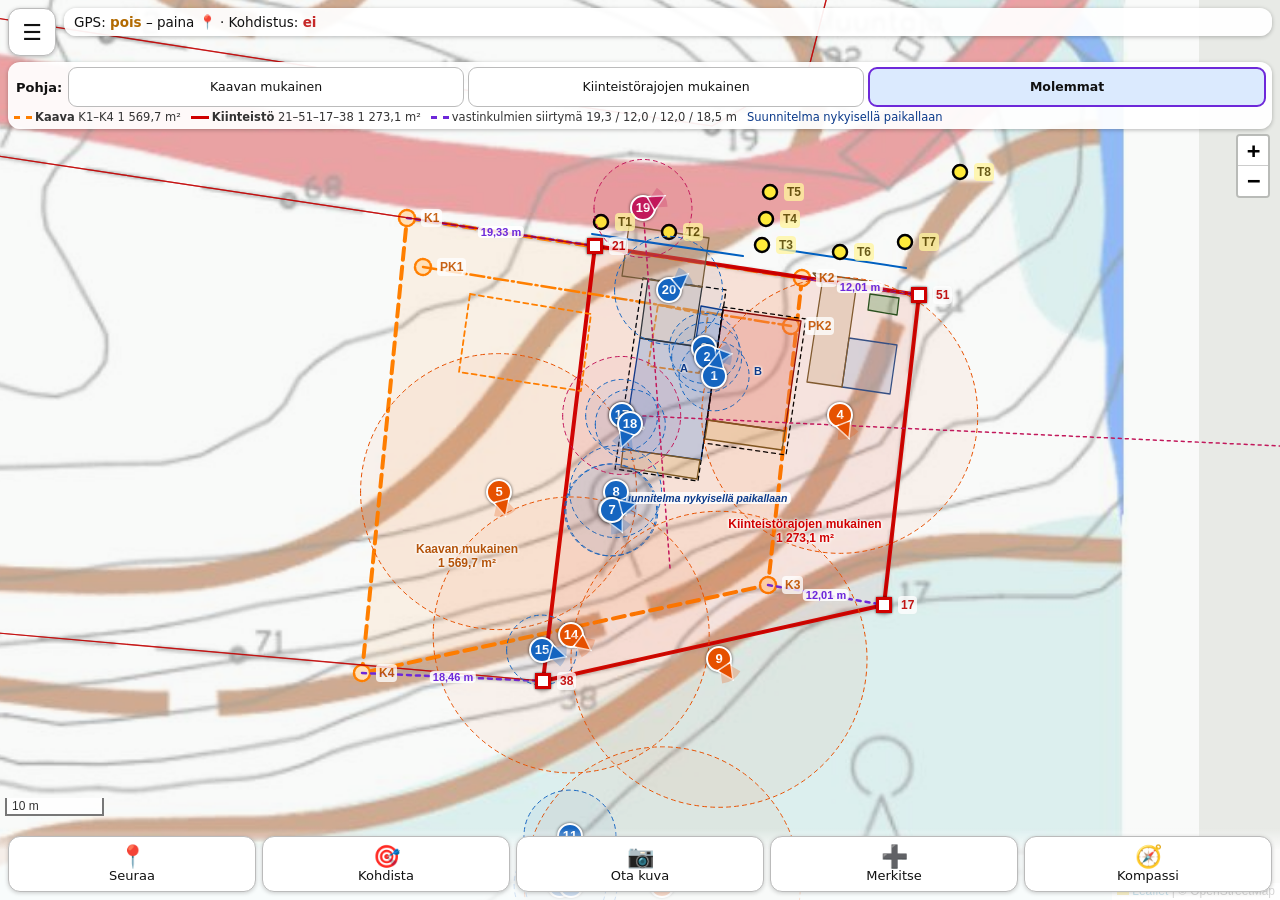
==== commit 06a76df9: "kartta v4: kerros 'Kuvat 25.10.' – 20 maastokuvaa (25.10.2026 klo 12:07–12:29) EXIF-sijainnein, suun" ====
--- a/kartta/index.html
+++ b/kartta/index.html
@@ -89,7 +89,7 @@
 <script src="lib/jszip.min.js"></script>
 <script>
 "use strict";
-const DATA={"pts":[{"id":"21","t":"Rajamerkki (kiinteistörajapiste, MML)","g":"R","E":598685.892,"N":7340848.699,"lat":66.17237403,"lon":29.18948621,"z":321.04,"zt":"maanpinta, MML 2 m korkeusmalli","d":"NW-kulma (tien puoli). Löydetty rautaputki? Kiinteistörajojen mukaisen pohjan kulma. Kiinteistörajojen mukaisen pohjan kulma. Kiinteistörajojen mukaisen pohjan kulma. Kiinteistörajojen mukaisen pohjan kulma. Kiinteistörajojen mukaisen pohjan kulma."},{"id":"51","t":"Rajamerkki (kiinteistörajapiste, MML)","g":"R","E":598718.994,"N":7340844.833,"lat":66.17232899,"lon":29.19021697,"z":319.36,"zt":"maanpinta, MML 2 m korkeusmalli","d":"NE-kulma (tien puoli) Kiinteistörajojen mukaisen pohjan kulma. Kiinteistörajojen mukaisen pohjan kulma. Kiinteistörajojen mukaisen pohjan kulma. Kiinteistörajojen mukaisen pohjan kulma. Kiinteistörajojen mukaisen pohjan kulma."},{"id":"17","t":"Rajamerkki (kiinteistörajapiste, MML)","g":"R","E":598716.569,"N":7340813.261,"lat":66.17204671,"lon":29.19013873,"z":314.58,"zt":"maanpinta, MML 2 m korkeusmalli","d":"SE-kulma Kiinteistörajojen mukaisen pohjan kulma. Kiinteistörajojen mukaisen pohjan kulma. Kiinteistörajojen mukaisen pohjan kulma. Kiinteistörajojen mukaisen pohjan kulma. Kiinteistörajojen mukaisen pohjan kulma."},{"id":"38","t":"Rajamerkki (kiinteistörajapiste, MML)","g":"R","E":598682.236,"N":7340804.295,"lat":66.1719771,"lon":29.18937074,"z":316.16,"zt":"maanpinta, MML 2 m korkeusmalli","d":"SW-kulma Kiinteistörajojen mukaisen pohjan kulma. Kiinteistörajojen mukaisen pohjan kulma. Kiinteistörajojen mukaisen pohjan kulma. Kiinteistörajojen mukaisen pohjan kulma. Kiinteistörajojen mukaisen pohjan kulma."},{"id":"K1","t":"Kaavan mukaisen pohjan kulma (tarkka digitointi, ±0,3 m)","g":"K","E":598666.677,"N":7340850.836,"lat":66.17239921,"lon":29.18906193,"z":321.73,"zt":"maanpinta, MML 2 m korkeusmalli","d":"luode (NW), tien puoli, tontin 3 raja"},{"id":"K2","t":"Kaavan mukaisen pohjan kulma (tarkka digitointi, ±0,3 m)","g":"K","E":598707.056,"N":7340846.17,"lat":66.17234472,"lon":29.18995338,"z":320.42,"zt":"maanpinta, MML 2 m korkeusmalli","d":"koillinen (NE), tien puoli"},{"id":"K3","t":"Kaavan mukaisen pohjan kulma (tarkka digitointi, ±0,3 m)","g":"K","E":598704.673,"N":7340814.893,"lat":66.17206507,"lon":29.1898763,"z":315.34,"zt":"maanpinta, MML 2 m korkeusmalli","d":"kaakko (SE)"},{"id":"K4","t":"Kaavan mukaisen pohjan kulma (tarkka digitointi, ±0,3 m)","g":"K","E":598663.778,"N":7340804.486,"lat":66.1719846,"lon":29.18896175,"z":317.51,"zt":"maanpinta, MML 2 m korkeusmalli","d":"lounas (SW)"},{"id":"PK1","t":"Kaavan piste-katkoviivan pää","g":"K","E":598668.53,"N":7340845.97,"lat":66.172355,"lon":29.18909923,"z":321.67,"zt":"maanpinta, MML 2 m korkeusmalli","d":"länsipää, n. 4,6–5,0 m tontin pohjoisrajasta"},{"id":"PK2","t":"Kaavan piste-katkoviivan pää","g":"K","E":598706.15,"N":7340841.22,"lat":66.17230063,"lon":29.18992946,"z":320.44,"zt":"maanpinta, MML 2 m korkeusmalli","d":"itäpää, n. 4,6–5,0 m tontin pohjoisrajasta"},{"id":"T1","t":"Tien piste (arvioitu korko)","g":"T","E":598686.47,"N":7340851.11,"lat":66.17239546,"lon":29.18950089,"z":321.49,"zt":"tien pinta mallissa (arvio)","d":"Tien eteläreuna lähinnä rajamerkkiä 21 (tontin NW-kulma). Pohjakartan käyristä n. 321.1 (N60) = 321.4 (N2000)."},{"id":"T2","t":"Tien piste (arvioitu korko)","g":"T","E":598693.43,"N":7340850.36,"lat":66.17238655,"lon":29.18965459,"z":321.33,"zt":"tien pinta mallissa (arvio)","d":"Tien eteläreuna A:n katoksen liittymän kohdalla (u≈7). Pohjakartan käyristä n. 320.7 (N60) = 321.0 (N2000)."},{"id":"T3","t":"Tien piste (arvioitu korko)","g":"T","E":598702.86,"N":7340849.36,"lat":66.17237463,"lon":29.18986284,"z":321.02,"zt":"tien pinta mallissa (arvio)","d":"Tien eteläreuna talon (A/B-raja) kohdalla. Pohjakartan käyristä n. 320.2 (N60) = 320.5 (N2000)."},{"id":"T4","t":"Tien piste (arvioitu korko)","g":"T","E":598703.18,"N":7340852.04,"lat":66.17239856,"lon":29.18987201,"z":321.08,"zt":"tien pinta mallissa (arvio)","d":"Tien keskilinja talon kohdalla. Pohjakartan käyristä n. 320.4 (N60) = 320.7 (N2000)."},{"id":"T5","t":"Tien piste (arvioitu korko)","g":"T","E":598703.48,"N":7340854.76,"lat":66.17242285,"lon":29.18988077,"z":321.01,"zt":"tien pinta mallissa (arvio)","d":"Tien pohjoisreuna talon kohdalla (n. 2,75 m keskilinjasta). Pohjakartan käyristä n. 320.6 (N60) = 320.9 (N2000)."},{"id":"T6","t":"Tien piste (arvioitu korko)","g":"T","E":598710.8,"N":7340848.98,"lat":66.17236874,"lon":29.19003855,"z":320.82,"zt":"tien pinta mallissa (arvio)","d":"Tien eteläreuna itäliittymän kohdalla. Pohjakartan käyristä n. 320.3 (N60) = 320.6 (N2000)."},{"id":"T7","t":"Tien piste (arvioitu korko)","g":"T","E":598717.4,"N":7340850.23,"lat":66.17237787,"lon":29.19018582,"z":320.58,"zt":"tien pinta mallissa (arvio)","d":"Tien eteläreuna lähinnä rajamerkkiä 51 (NE). Pohjakartan käyristä n. 319.5 (N60) = 319.8 (N2000)."},{"id":"T8","t":"Tien piste (arvioitu korko)","g":"T","E":598722.71,"N":7340857.52,"lat":66.17244156,"lon":29.19030918,"z":320.31,"zt":"tien pinta mallissa (arvio)","d":"Siimapolun keskilinja kaarteessa NE-kulman pohjoispuolella (≈ puoliväli tontti–risteys). Pohjakartan käyristä n. 320.3 (N60) = 320.6 (N2000)."},{"id":"T9","t":"Tien piste (arvioitu korko)","g":"T","E":598732.0,"N":7340885.21,"lat":66.17268688,"lon":29.19053658,"z":319.49,"zt":"tien pinta mallissa (arvio)","d":"Perhotien risteys: keskilinjojen leikkaus. Pohjakartan käyristä n. 319.3 (N60) = 319.6 (N2000)."},{"id":"A1","t":"Talo A nurkka (seinä, suunnitelma)","g":"S","E":598690.777,"N":7340839.527,"lat":66.17229027,"lon":29.18958739,"z":321.4,"zt":"lattia (suunnitelma)","d":""},{"id":"A2","t":"Talo A nurkka (seinä, suunnitelma)","g":"S","E":598696.443,"N":7340838.901,"lat":66.17228288,"lon":29.18971249,"z":321.4,"zt":"lattia (suunnitelma)","d":""},{"id":"A3","t":"Talo A nurkka (seinä, suunnitelma)","g":"S","E":598696.887,"N":7340842.916,"lat":66.17231874,"lon":29.18972545,"z":321.4,"zt":"lattia (suunnitelma)","d":""},{"id":"A4","t":"Talo A nurkka (seinä, suunnitelma)","g":"S","E":598699.173,"N":7340842.663,"lat":66.17231575,"lon":29.18977592,"z":321.4,"zt":"lattia (suunnitelma)","d":""},{"id":"A5","t":"Talo A nurkka (seinä, suunnitelma)","g":"S","E":598697.476,"N":7340827.327,"lat":66.17217879,"lon":29.18972642,"z":321.4,"zt":"lattia (suunnitelma)","d":""},{"id":"A6","t":"Talo A nurkka (seinä, suunnitelma)","g":"S","E":598689.525,"N":7340828.206,"lat":66.17218917,"lon":29.18955085,"z":321.4,"zt":"lattia (suunnitelma)","d":""},{"id":"B1","t":"Talo B nurkka (seinä, suunnitelma)","g":"S","E":598707.125,"N":7340841.783,"lat":66.17230537,"lon":29.1899515,"z":321.4,"zt":"lattia (suunnitelma)","d":""},{"id":"B2","t":"Talo B nurkka (seinä, suunnitelma)","g":"S","E":598705.88,"N":7340830.532,"lat":66.1722049,"lon":29.18991518,"z":321.4,"zt":"lattia (suunnitelma)","d":""},{"id":"B3","t":"Talo B nurkka (seinä, suunnitelma)","g":"S","E":598697.928,"N":7340831.412,"lat":66.17221528,"lon":29.18973961,"z":321.4,"zt":"lattia (suunnitelma)","d":""}],"plan":{"Talo A":[[66.17229027,29.18958739],[66.17228288,29.18971249],[66.17231874,29.18972545],[66.17231575,29.18977592],[66.17217879,29.18972642],[66.17218917,29.18955085]],"Talo B":[[66.17231575,29.18977592],[66.17230537,29.1899515],[66.1722049,29.18991518],[66.17221528,29.18973961]],"Räystäs A":[[66.17234498,29.18959595],[66.17233395,29.1897825],[66.17231797,29.18977673],[66.17215945,29.18971943],[66.17217047,29.18953288]],"Räystäs B":[[66.17231797,29.18977673],[66.17230694,29.18996327],[66.1721833,29.18991858],[66.17219433,29.18973204]],"Terassi A":[[66.17218917,29.18955085],[66.17217892,29.18972423],[66.17216178,29.18971803],[66.17217204,29.18954465]],"Terassi B":[[66.17221515,29.1897418],[66.1722049,29.18991518],[66.17218776,29.18990899],[66.17219801,29.18973561]],"Autokatos":[[66.17234344,29.18960661],[66.17233625,29.18972819],[66.17228308,29.18970897],[66.17229027,29.18958739]],"Jätekatos":[[66.17233016,29.19010728],[66.17232626,29.19017312],[66.17231118,29.19016767],[66.17231507,29.19010183]],"P1–P2":[[66.17228995,29.19005903],[66.17228346,29.19016877],[66.17223908,29.19015273],[66.17224557,29.19004299]],"Ajoyhteys (itä)":[[66.17234904,29.18997961],[66.1723419,29.19010032],[66.17233432,29.19007516],[66.17224556,29.19004308],[66.1722501,29.18996627],[66.17233886,29.18999835]],"Ajoyhteys (länsi, katos)":[[66.1723917,29.18956465],[66.17238108,29.18974439],[66.17233625,29.18972819],[66.17234688,29.18954845]]},"culv":[[[66.17238471,29.18947918],[66.17236449,29.18982134]],[[66.17237064,29.18990439],[66.1723539,29.1901875]]],"kaava":{"tontti":[[66.17239921,29.18906193],[66.17234472,29.18995339],[66.17206507,29.1898763],[66.17198459,29.18896175]],"pk":[[66.172355,29.18909923],[66.17230063,29.18992946]],"ra":[[[66.17233036,29.18920408],[66.17231185,29.18947901],[66.17224209,29.18945433],[66.17225944,29.18917952]],[[66.1723197,29.18962839],[66.17231108,29.18974238],[66.17225789,29.18972091],[66.17226408,29.18960693]]]},"parcels":[[[66.17361219,29.19584927],[66.17368686,29.19666009],[66.17402786,29.19646808],[66.17395321,29.19565725],[66.17361219,29.19584927]],[[66.1737605,29.19746006],[66.17410152,29.19726806],[66.17402786,29.19646808],[66.17368686,29.19666009],[66.1737605,29.19746006]],[[66.17383317,29.19824923],[66.17417419,29.19805727],[66.17410152,29.19726806],[66.1737605,29.19746006],[66.17383317,29.19824923]],[[66.17383317,29.19824923],[66.17390582,29.19903843],[66.17424684,29.19884645],[66.17417419,29.19805727],[66.17383317,29.19824923]],[[66.17035125,29.18606174],[66.17044092,29.18606759],[66.17047954,29.18602388],[66.17047071,29.18592707],[66.17042126,29.18538463],[66.17015677,29.18553205],[66.17020417,29.18605215],[66.17035125,29.18606174]],[[66.17009759,29.18488319],[66.1701122,29.18504336],[66.17015677,29.18553205],[66.17042126,29.18538463],[66.17036209,29.18473576],[66.17009759,29.18488319]],[[66.17114824,29.18339764],[66.17121587,29.18301697],[66.17133861,29.18235021],[66.17149642,29.18147518],[66.17145336,29.18142704],[66.1713924,29.18135888],[66.17146683,29.18092556],[66.17149766,29.1807461],[66.17126614,29.18057669],[66.17094462,29.18097985],[66.17079663,29.18154436],[66.1705775,29.18275939],[66.17064025,29.1828296],[66.17114824,29.18339764]],[[66.17049603,29.18728248],[66.17075605,29.18725756],[66.17083044,29.18666453],[66.17048754,29.18674031],[66.17049603,29.18728248]],[[66.17044223,29.18795755],[66.17036002,29.18858924],[66.17072421,29.18877272],[66.17081801,29.1880238],[66.17059298,29.18810262],[66.17044223,29.18795755]],[[66.17304731,29.19616733],[66.17348978,29.19591822],[66.17342109,29.19517229],[66.17305864,29.19537637],[66.17304731,29.19616733]],[[66.17309881,29.1890959],[66.17300562,29.18948707],[66.1733155,29.18991925],[66.17338102,29.18964931],[66.17334041,29.18910554],[66.17312371,29.18877302],[66.17309881,29.1890959]],[[66.17083824,29.18595929],[66.17048523,29.18635883],[66.17047255,29.18644588],[66.17048239,29.18663931],[66.1711905,29.18558375],[66.17094544,29.18530792],[66.17083824,29.18595929]],[[66.17363809,29.19752896],[66.17327555,29.19773306],[66.17365434,29.19870464],[66.17372768,29.19850193],[66.17363809,29.19752896]],[[66.1730459,29.1970196],[66.17308217,29.19723672],[66.17327555,29.19773306],[66.17363809,29.19752896],[66.17356444,29.19672897],[66.1730459,29.1970196]],[[66.17304731,29.19616733],[66.17291434,29.19624186],[66.1730459,29.1970196],[66.17356444,29.19672897],[66.17348978,29.19591822],[66.17304731,29.19616733]],[[66.1730703,29.19456245],[66.17305864,29.19537637],[66.17342109,29.19517229],[66.17339443,29.19488107],[66.17331653,29.19442008],[66.1730703,29.19456245]],[[66.17308476,29.19355246],[66.1730703,29.19456245],[66.17331653,29.19442008],[66.17341598,29.19436783],[66.17333913,29.19353326],[66.17308476,29.19355246]],[[66.17300562,29.18948707],[66.17292233,29.18983484],[66.17287616,29.19007088],[66.17318976,29.19050809],[66.17326428,29.19012314],[66.1733155,29.18991925],[66.17300562,29.18948707]],[[66.16989503,29.19398177],[66.17018291,29.19446524],[66.17029701,29.19402514],[66.17029189,29.19385621],[66.17009297,29.19350253],[66.16989503,29.19398177]],[[66.17287616,29.19007088],[66.17284341,29.19024074],[66.17274486,29.19061408],[66.17273383,29.19081059],[66.17308963,29.19093266],[66.173156,29.19067815],[66.17318976,29.19050809],[66.17287616,29.19007088]],[[66.17036919,29.18672871],[66.17036712,29.18652244],[66.17031247,29.18636233],[66.17001114,29.18636314],[66.16999114,29.1871634],[66.17007408,29.18714943],[66.17036919,29.18672871]],[[66.17264737,29.18709255],[66.17260887,29.18770171],[66.17256595,29.18838699],[66.17252102,29.18910223],[66.17248279,29.18975186],[66.17253308,29.18996761],[66.17266192,29.19004866],[66.17283689,29.18929748],[66.17291916,29.18894771],[66.17294732,29.18858985],[66.17300361,29.18790008],[66.17305547,29.18724621],[66.17264737,29.18709255]],[[66.17200227,29.18868339],[66.1719771,29.18937074],[66.17204671,29.19013873],[66.17232899,29.19021697],[66.17237403,29.18948621],[66.172416,29.18879768],[66.17246165,29.1880556],[66.17248935,29.1875965],[66.17205394,29.18745544],[66.17202733,29.18795915],[66.17200227,29.18868339]],[[66.17257561,29.19359133],[66.17251221,29.19428435],[66.1728037,29.19460674],[66.17294643,29.19356291],[66.17294677,29.19356039],[66.17273187,29.19357688],[66.17257561,29.19359133]],[[66.1700924,29.18996765],[66.16942454,29.19095931],[66.16966855,29.19162799],[66.16991176,29.1919544],[66.17011899,29.19223342],[66.17151717,29.19411831],[66.17205069,29.1929036],[66.17244893,29.19360051],[66.17257561,29.19359133],[66.1726187,29.1928438],[66.17265712,29.19216231],[66.17269565,29.19148203],[66.17273383,29.19081059],[66.17274486,29.19061408],[66.17284341,29.19024074],[66.17287616,29.19007088],[66.17292233,29.18983484],[66.17300562,29.18948707],[66.17309881,29.1890959],[66.17312371,29.18877302],[66.17334041,29.18910554],[66.17338102,29.18964931],[66.1733155,29.18991925],[66.17326428,29.19012314],[66.17318976,29.19050809],[66.173156,29.19067815],[66.17308963,29.19093266],[66.17305106,29.19160583],[66.17301301,29.19228303],[66.17297334,29.19296431],[66.17294677,29.19356039],[66.17308476,29.19355246],[66.17333913,29.19353326],[66.17376332,29.19350119],[66.17393431,29.19348826],[66.17294774,29.18298634],[66.17142964,29.18522725],[66.17163301,29.1876766],[66.1700924,29.18996765]],[[66.17256595,29.18838699],[66.17260887,29.18770171],[66.17264737,29.18709255],[66.17268865,29.1864394],[66.17273243,29.18645814],[66.17270799,29.18613324],[66.17260445,29.18475718],[66.17269258,29.18479978],[66.17295663,29.18492737],[66.17300358,29.18546188],[66.17310415,29.18661721],[66.17305547,29.18724621],[66.17300361,29.18790008],[66.17294732,29.18858985],[66.17291916,29.18894771],[66.17283689,29.18929748],[66.17266192,29.19004866],[66.17253308,29.18996761],[66.17248279,29.18975186],[66.17252102,29.18910223],[66.17256595,29.18838699]],[[66.17202733,29.18795915],[66.17205394,29.18745544],[66.17206676,29.18720419],[66.17205707,29.18654689],[66.17211133,29.18582337],[66.17219121,29.18517577],[66.17259105,29.18550957],[66.17251526,29.18612669],[66.17242733,29.18606126],[66.17248127,29.18671859],[66.17247467,29.18683954],[66.17253029,29.18685515],[66.17251012,29.18725107],[66.17250533,29.18733451],[66.17248935,29.1875965],[66.17246165,29.1880556],[66.172416,29.18879768],[66.17237403,29.18948621],[66.17232899,29.19021697],[66.17204671,29.19013873],[66.1719771,29.18937074],[66.17200227,29.18868339],[66.17202733,29.18795915]],[[66.17300358,29.18546188],[66.17295663,29.18492737],[66.17269258,29.18479978],[66.17260445,29.18475718],[66.17270799,29.18613324],[66.17273243,29.18645814],[66.17310415,29.18661721],[66.17300358,29.18546188]],[[66.1726187,29.1928438],[66.17257561,29.19359133],[66.17273187,29.19357688],[66.17294677,29.19356039],[66.17297334,29.19296431],[66.1726187,29.1928438]],[[66.17265712,29.19216231],[66.1726187,29.1928438],[66.17297334,29.19296431],[66.17301301,29.19228303],[66.17265712,29.19216231]],[[66.17308963,29.19093266],[66.17273383,29.19081059],[66.17269565,29.19148203],[66.17305106,29.19160583],[66.17308963,29.19093266]],[[66.17269565,29.19148203],[66.17265712,29.19216231],[66.17301301,29.19228303],[66.17305106,29.19160583],[66.17269565,29.19148203]],[[66.17251012,29.18725107],[66.17253029,29.18685515],[66.17247467,29.18683954],[66.17248127,29.18671859],[66.17242733,29.18606126],[66.17251526,29.18612669],[66.17259105,29.18550957],[66.17219121,29.18517577],[66.17211133,29.18582337],[66.17205707,29.18654689],[66.17206676,29.18720419],[66.17205394,29.18745544],[66.17248935,29.1875965],[66.17250533,29.18733451],[66.17251012,29.18725107]],[[66.17264737,29.18709255],[66.17305547,29.18724621],[66.17310415,29.18661721],[66.17273243,29.18645814],[66.17268865,29.1864394],[66.17264737,29.18709255]],[[66.17049603,29.18728248],[66.17049968,29.18751601],[66.17044223,29.18795755],[66.17059298,29.18810262],[66.17081801,29.1880238],[66.17099278,29.18662875],[66.17083044,29.18666453],[66.17075605,29.18725756],[66.17049603,29.18728248]],[[66.17251221,29.19428435],[66.17257561,29.19359133],[66.17244893,29.19360051],[66.17205069,29.1929036],[66.17151717,29.19411831],[66.17150063,29.19413543],[66.17148433,29.19415388],[66.1714685,29.19417472],[66.17145424,29.19420149],[66.17144659,29.19422151],[66.17143674,29.19425848],[66.17141923,29.19433588],[66.17140916,29.19436974],[66.17139613,29.19440021],[66.17136901,29.19445814],[66.17135822,29.19449335],[66.17135515,29.19452431],[66.17136044,29.19456647],[66.17136817,29.19460649],[66.17137384,29.19464841],[66.17137417,29.19465654],[66.17137019,29.19469945],[66.1713622,29.19473913],[66.17135579,29.19477393],[66.17135297,29.19481758],[66.17135287,29.19486191],[66.17135362,29.19489604],[66.17135373,29.19494035],[66.17135316,29.19495044],[66.17134728,29.19499214],[66.1713371,29.19502854],[66.1713266,29.19505491],[66.17131241,29.19508195],[66.1712978,29.19510769],[66.17128326,29.19513797],[66.1712721,29.19517258],[66.17126392,29.19521195],[66.17125944,29.19525004],[66.1712582,29.19529421],[66.17125886,29.1953385],[66.17125998,29.19537317],[66.17126204,29.1954617],[66.17126225,29.19550601],[66.17126212,29.1955295],[66.17126064,29.19557363],[66.17125857,29.1955918],[66.17124941,29.1956296],[66.17123532,29.19565652],[66.17122188,29.19566454],[66.17120661,29.19566417],[66.17119657,29.19569772],[66.17119457,29.19578679],[66.17119062,29.19582992],[66.17118387,29.19587099],[66.17117563,29.19591038],[66.1711697,29.19593552],[66.17116117,29.1959745],[66.17115417,29.19601528],[66.1711501,29.19605841],[66.17114965,29.19606851],[66.17114753,29.19611249],[66.17114604,29.19612303],[66.17113329,29.19615389],[66.17113106,29.19615815],[66.17112095,29.19618526],[66.17111618,29.19622784],[66.17111169,29.19626224],[66.17109868,29.1962925],[66.17109272,29.19630532],[66.17108312,29.19634252],[66.17108055,29.19635695],[66.17107334,29.19639753],[66.17106235,29.1964399],[66.17105192,29.19647577],[66.17105104,29.19648703],[66.17105973,29.19652556],[66.17106086,29.19653427],[66.1710491,29.19656483],[66.1710432,29.19657284],[66.17102774,29.19659529],[66.17101756,29.19662288],[66.17101297,29.19666558],[66.1710105,29.19669532],[66.17099589,29.19677814],[66.17099322,29.19682189],[66.17099199,29.19686613],[66.17098796,29.19691052],[66.17097884,29.19694868],[66.17097708,29.1969554],[66.17096966,29.19699566],[66.17096633,29.19703911],[66.17096617,29.19705024],[66.17096557,29.19709451],[66.17096394,29.19710917],[66.17094915,29.19713316],[66.17093727,29.19714371],[66.17092036,29.1971584],[66.17090556,29.19716631],[66.17088631,29.19717274],[66.17087669,29.19720816],[66.17087557,29.19725232],[66.17087634,29.19727533],[66.17087579,29.1973186],[66.17085941,29.19734823],[66.17085281,29.19738865],[66.17084971,29.19742635],[66.17083949,29.1974623],[66.17083304,29.19747708],[66.17081913,29.19750499],[66.17080381,29.19752727],[66.17078754,29.1975459],[66.17078115,29.19755722],[66.1707745,29.19759812],[66.17077098,29.19763423],[66.17076281,29.1976736],[66.17075141,29.19771504],[66.17073208,29.19778973],[66.17072656,29.19780831],[66.17071454,29.1978412],[66.17070189,29.19787259],[66.17069532,29.19788966],[66.17067282,29.1979587],[66.1706655,29.19797986],[66.17065238,29.19801001],[66.17063669,29.19802672],[66.17061895,29.19802114],[66.17061507,29.19801889],[66.17059749,29.19801011],[66.17058937,29.19800568],[66.1705745,29.19799975],[66.17055759,29.19802052],[66.17054954,29.19805972],[66.17054555,29.19810289],[66.17054487,29.19811322],[66.17054115,29.19816252],[66.17052774,29.19819193],[66.17051557,29.19821223],[66.17049916,29.19823004],[66.1704942,29.19823543],[66.17047887,29.19825833],[66.17046762,29.19828218],[66.17045337,29.19831685],[66.17043809,29.19833978],[66.17042101,29.19835317],[66.17040136,29.19836409],[66.17038564,29.19838538],[66.17037121,29.19841163],[66.17036028,29.19844434],[66.17036697,29.19847016],[66.17037333,29.19851148],[66.17037577,29.19854986],[66.17038028,29.19859255],[66.17038744,29.19861347],[66.17040401,29.19862923],[66.1704219,29.19863171],[66.17043981,29.19863041],[66.17045769,29.19862685],[66.17052923,29.19860601],[66.17053406,29.19860424],[66.17055177,29.19859718],[66.17056941,29.19858926],[66.17058697,29.19858038],[66.17060445,29.19857036],[66.17062176,29.19855883],[66.17063888,29.19854567],[66.17065578,29.19853081],[66.17066808,29.19851778],[66.17071773,29.19846639],[66.17075151,29.19843663],[66.17076876,29.19842473],[66.17077893,29.19842057],[66.17079679,29.19841671],[66.17081472,29.19841591],[66.17083264,29.19841734],[66.17093983,29.19844031],[66.17095775,29.19844116],[66.17096192,29.19844085],[66.17099774,29.19843624],[66.17101565,29.19843544],[66.17103353,29.19843915],[66.17105096,29.19844925],[66.17105608,29.19845433],[66.17107191,29.19847517],[66.17108722,29.19849825],[66.17111719,29.19854697],[66.17113033,29.19856478],[66.17117931,29.19861981],[66.17119542,29.19863927],[66.17122714,29.19868452],[66.1712429,29.19870564],[66.17125934,29.19872327],[66.17127661,29.19873507],[66.1712847,29.19873752],[66.17130261,29.1987381],[66.17132049,29.19873497],[66.17135623,29.19872745],[66.17137415,29.19872776],[66.17138604,29.19873174],[66.17140337,29.19874288],[66.17142005,29.19875915],[66.17145276,29.19879548],[66.17145611,29.19879933],[66.17147228,29.19881853],[66.17148817,29.19883902],[66.17150314,29.19886331],[66.17151578,29.19889466],[66.1715223,29.19891841],[66.17153053,29.19895779],[66.1715379,29.1989982],[66.17154595,29.19903782],[66.17155618,29.1990754],[66.1715668,29.1991111],[66.1715766,29.19914823],[66.17158417,29.19918964],[66.17158905,29.19923227],[66.17159184,29.19927606],[66.17159278,29.19932079],[66.17159247,29.19936513],[66.17159175,29.19939751],[66.17159008,29.19944167],[66.1715872,29.19948542],[66.17158256,29.19952823],[66.17157557,29.19957294],[66.17156789,29.19961298],[66.17155995,29.19965277],[66.17155698,29.19966827],[66.17154169,29.1997485],[66.17153923,29.19976047],[66.1715306,29.19979933],[66.17152115,29.19983699],[66.17151083,29.19987327],[66.17149962,29.19990785],[66.17148744,29.19994039],[66.17147394,29.19996954],[66.17145902,29.19999409],[66.17144286,29.20001324],[66.17142577,29.20002647],[66.17141908,29.20002977],[66.1713836,29.20004276],[66.17136635,29.20005462],[66.17135815,29.20006638],[66.17134586,29.2000984],[66.17133733,29.2001373],[66.17133141,29.20017915],[66.17132726,29.20022226],[66.17132422,29.20026594],[66.17131885,29.20035365],[66.17131575,29.20039732],[66.171312,29.20044067],[66.17130714,29.20048332],[66.17130377,29.20050462],[66.17129584,29.20054437],[66.17128612,29.20058158],[66.17127473,29.20061581],[66.17126214,29.20064739],[66.17124861,29.20067651],[66.1712343,29.20070318],[66.17122436,29.20071972],[66.17120909,29.20074296],[66.17116247,29.20080932],[66.17113194,29.20085585],[66.17112815,29.20086224],[66.17111362,29.20088823],[66.17109953,29.20091564],[66.17108578,29.20094411],[66.17101965,29.20109382],[66.17100972,29.20111555],[66.17099605,29.2011443],[66.17098213,29.20117221],[66.17096789,29.2011992],[66.17095331,29.20122498],[66.17093829,29.2012492],[66.17092274,29.20127131],[66.17090673,29.20129122],[66.17089026,29.20130874],[66.17088633,29.2013125],[66.17086936,29.2013269],[66.17085208,29.20133869],[66.17083454,29.20134795],[66.17081683,29.20135484],[66.170799,29.2013595],[66.1707811,29.20136201],[66.17076316,29.20136231],[66.17075328,29.20136159],[66.17073538,29.20135883],[66.17071754,29.20135418],[66.17069977,29.20134813],[66.17064679,29.20132519],[66.17063232,29.20131874],[66.17059688,29.20130512],[66.17056123,29.20129549],[66.17054332,29.20129287],[66.1705254,29.20129267],[66.17050759,29.20129771],[66.17049028,29.20130905],[66.1704739,29.201327],[66.17045892,29.20135129],[66.17044513,29.20138242],[66.17043353,29.20141626],[66.17042268,29.20145155],[66.17041898,29.20146423],[66.17040861,29.20150042],[66.17037778,29.20160941],[66.17037571,29.20161666],[66.17036527,29.2016527],[66.17035065,29.20172427],[66.1703773,29.20172487],[66.1746818,29.20182089],[66.17434313,29.19804217],[66.17393431,29.19348826],[66.17376332,29.19350119],[66.17381383,29.19414378],[66.17388153,29.19487889],[66.17395321,29.19565725],[66.17402786,29.19646808],[66.17410152,29.19726806],[66.17417419,29.19805727],[66.17424684,29.19884645],[66.17430825,29.19951359],[66.17409805,29.19994966],[66.17400287,29.19959865],[66.1738703,29.1992586],[66.17390582,29.19903843],[66.17383317,29.19824923],[66.1737605,29.19746006],[66.17368686,29.19666009],[66.17361219,29.19584927],[66.17354053,29.19507092],[66.17351662,29.19481148],[66.17352529,29.19430625],[66.17341598,29.19436783],[66.17331653,29.19442008],[66.17339443,29.19488107],[66.17342109,29.19517229],[66.17348978,29.19591822],[66.17356444,29.19672897],[66.17363809,29.19752896],[66.17372768,29.19850193],[66.17365434,29.19870464],[66.17327555,29.19773306],[66.17308217,29.19723672],[66.1730459,29.1970196],[66.17291434,29.19624186],[66.17304731,29.19616733],[66.17305864,29.19537637],[66.1730703,29.19456245],[66.17308476,29.19355246],[66.17294677,29.19356039],[66.17294643,29.19356291],[66.1728037,29.19460674],[66.17251221,29.19428435]],[[66.17285508,29.19859044],[66.17311514,29.19859498],[66.17326658,29.19895239],[66.17326563,29.199285],[66.17326224,29.19999456],[66.17326271,29.20030499],[66.17322441,29.20073175],[66.17334622,29.20073579],[66.17344048,29.20073919],[66.17339897,29.20029914],[66.17340043,29.19999955],[66.17364717,29.20000634],[66.17381668,29.20044029],[66.17381668,29.20047356],[66.17381671,29.20075138],[66.17381717,29.20146038],[66.17334666,29.20144676],[66.17304655,29.20142251],[66.17284807,29.20093962],[66.17284779,29.20071921],[66.17284973,29.1999855],[66.17285312,29.19927782],[66.17285508,29.19859044]],[[66.17352529,29.19430625],[66.17351662,29.19481148],[66.17354053,29.19507092],[66.17388153,29.19487889],[66.17381383,29.19414378],[66.17376332,29.19350119],[66.17333913,29.19353326],[66.17341598,29.19436783],[66.17352529,29.19430625]],[[66.17011899,29.19223342],[66.16991176,29.1919544],[66.16962077,29.19265948],[66.16997849,29.19329804],[66.16978654,29.19376237],[66.16974453,29.19386396],[66.16962921,29.19424784],[66.16949769,29.19468558],[66.16939259,29.19522736],[66.16930554,29.19567615],[66.16921088,29.19575675],[66.16904498,29.19558463],[66.16900623,29.19533764],[66.16905151,29.19487791],[66.16911071,29.19422382],[66.16914369,29.19384861],[66.16925297,29.19357623],[66.16931884,29.19341202],[66.16914425,29.19332009],[66.16903815,29.19326421],[66.16901032,29.19358732],[66.16894974,29.19429047],[66.16888725,29.19501579],[66.16884326,29.19552649],[66.1687827,29.19567593],[66.16854545,29.195551],[66.16846871,29.19527653],[66.16832929,29.19692907],[66.16840277,29.19669956],[66.16853872,29.19627487],[66.16885253,29.19663401],[66.16913758,29.19690932],[66.16912325,29.1970145],[66.16894418,29.1976905],[66.16893406,29.19772867],[66.16874659,29.19827249],[66.16867537,29.1984791],[66.16853849,29.19859394],[66.16843755,29.19852911],[66.16830602,29.19812423],[66.1682563,29.1977941],[66.16821901,29.19823599],[66.16820443,29.19840874],[66.16834981,29.19886215],[66.16841924,29.19890677],[66.16855558,29.19899432],[66.16861939,29.1989433],[66.16876654,29.19882562],[66.16894442,29.19826939],[66.16904913,29.19794211],[66.16911601,29.19767547],[66.16924522,29.19716103],[66.16948251,29.19738873],[66.16959276,29.19775238],[66.16947618,29.19829402],[66.16966994,29.19875154],[66.169765,29.19903699],[66.16978426,29.19909483],[66.169796,29.19905879],[66.1698198,29.19899246],[66.16982895,29.19896989],[66.1698437,29.19893684],[66.16986968,29.19887572],[66.16989433,29.19881131],[66.16991747,29.19874357],[66.16992814,29.19870952],[66.169959,29.19860057],[66.16996779,29.19856798],[66.16997885,29.19853308],[66.16998867,29.19849601],[66.1699918,29.19847915],[66.16999866,29.19843798],[66.17001481,29.19842152],[66.1700268,29.19841943],[66.17004512,29.19842319],[66.17005958,29.19844828],[66.1700613,29.19845491],[66.17006386,29.19849801],[66.170062,29.19852852],[66.17005849,29.19857202],[66.17005442,29.19861518],[66.1700507,29.19864657],[66.17004524,29.1986888],[66.17004378,29.19870223],[66.17004264,29.19874616],[66.17004473,29.19875859],[66.17006016,29.19877866],[66.1700698,29.19878025],[66.17008726,29.19877116],[66.17009101,29.19876694],[66.17010559,29.19874137],[66.17011811,29.19870964],[66.17012991,29.19867626],[66.17013993,29.19864999],[66.17015376,29.19862179],[66.17016827,29.19859575],[66.17018261,29.19856915],[66.17019033,29.19855266],[66.1702024,29.19851991],[66.1702132,29.19848452],[66.17022375,29.19844867],[66.17022605,29.19844106],[66.17023728,29.1984065],[66.17024869,29.19837232],[66.17026042,29.1983337],[66.1702707,29.19829738],[66.1702818,29.1982669],[66.17029907,29.19824674],[66.17031686,29.19824286],[66.17033328,29.19825561],[66.17034556,29.19828739],[66.17035013,29.19830705],[66.1703565,29.19834635],[66.17035956,29.19838996],[66.17036024,29.19843426],[66.17036028,29.19844434],[66.17037121,29.19841163],[66.17038564,29.19838538],[66.17040136,29.19836409],[66.17042101,29.19835317],[66.17043809,29.19833978],[66.17045337,29.19831685],[66.17046762,29.19828218],[66.17047887,29.19825833],[66.1704942,29.19823543],[66.17049916,29.19823004],[66.17051557,29.19821223],[66.17052774,29.19819193],[66.17054115,29.19816252],[66.17054487,29.19811322],[66.17054555,29.19810289],[66.17054954,29.19805972],[66.17055759,29.19802052],[66.1705745,29.19799975],[66.17058937,29.19800568],[66.17059749,29.19801011],[66.17061507,29.19801889],[66.17061895,29.19802114],[66.17063669,29.19802672],[66.17065238,29.19801001],[66.1706655,29.19797986],[66.17067282,29.1979587],[66.17069532,29.19788966],[66.17070189,29.19787259],[66.17071454,29.1978412],[66.17072656,29.19780831],[66.17073208,29.19778973],[66.17075141,29.19771504],[66.17076281,29.1976736],[66.17077098,29.19763423],[66.1707745,29.19759812],[66.17078115,29.19755722],[66.17078754,29.1975459],[66.17080381,29.19752727],[66.17081913,29.19750499],[66.17083304,29.19747708],[66.17083949,29.1974623],[66.17084971,29.19742635],[66.17085281,29.19738865],[66.17085941,29.19734823],[66.17087579,29.1973186],[66.17087634,29.19727533],[66.17087557,29.19725232],[66.17087669,29.19720816],[66.17088631,29.19717274],[66.17090556,29.19716631],[66.17092036,29.1971584],[66.17093727,29.19714371],[66.17094915,29.19713316],[66.17096394,29.19710917],[66.17096557,29.19709451],[66.17096617,29.19705024],[66.17096633,29.19703911],[66.17096966,29.19699566],[66.17097708,29.1969554],[66.17097884,29.19694868],[66.17098796,29.19691052],[66.17099199,29.19686613],[66.17099322,29.19682189],[66.17099589,29.19677814],[66.1710105,29.19669532],[66.17101297,29.19666558],[66.17101756,29.19662288],[66.17102774,29.19659529],[66.1710432,29.19657284],[66.1710491,29.19656483],[66.17106086,29.19653427],[66.17105973,29.19652556],[66.17105104,29.19648703],[66.17105192,29.19647577],[66.17106235,29.1964399],[66.17107334,29.19639753],[66.17108055,29.19635695],[66.17108312,29.19634252],[66.17109272,29.19630532],[66.17109868,29.1962925],[66.17111169,29.19626224],[66.17111618,29.19622784],[66.17112095,29.19618526],[66.17113106,29.19615815],[66.17113329,29.19615389],[66.17114604,29.19612303],[66.17114753,29.19611249],[66.17114965,29.19606851],[66.1711501,29.19605841],[66.17115417,29.19601528],[66.17116117,29.1959745],[66.1711697,29.19593552],[66.17117563,29.19591038],[66.17118387,29.19587099],[66.17119062,29.19582992],[66.17119457,29.19578679],[66.17119657,29.19569772],[66.17120661,29.19566417],[66.17122188,29.19566454],[66.17123532,29.19565652],[66.17124941,29.1956296],[66.17125857,29.1955918],[66.17126064,29.19557363],[66.17126212,29.1955295],[66.17126225,29.19550601],[66.17126204,29.1954617],[66.17125998,29.19537317],[66.17125886,29.1953385],[66.1712582,29.19529421],[66.17125944,29.19525004],[66.17126392,29.19521195],[66.1712721,29.19517258],[66.17128326,29.19513797],[66.1712978,29.19510769],[66.17131241,29.19508195],[66.1713266,29.19505491],[66.1713371,29.19502854],[66.17134728,29.19499214],[66.17135316,29.19495044],[66.17135373,29.19494035],[66.17135362,29.19489604],[66.17135287,29.19486191],[66.17135297,29.19481758],[66.17135579,29.19477393],[66.1713622,29.19473913],[66.17137019,29.19469945],[66.17137417,29.19465654],[66.17137384,29.19464841],[66.17136817,29.19460649],[66.17136044,29.19456647],[66.17135515,29.19452431],[66.17135822,29.19449335],[66.17136901,29.19445814],[66.17139613,29.19440021],[66.17140916,29.19436974],[66.17141923,29.19433588],[66.17143674,29.19425848],[66.17144659,29.19422151],[66.17145424,29.19420149],[66.1714685,29.19417472],[66.17148433,29.19415388],[66.17150063,29.19413543],[66.17151717,29.19411831],[66.17011899,29.19223342]],[[66.17029189,29.19385621],[66.17029701,29.19402514],[66.17018291,29.19446524],[66.17003828,29.19502199],[66.16989813,29.19556838],[66.16975888,29.19610015],[66.16967287,29.19643206],[66.16957202,29.19656419],[66.16935691,29.19634104],[66.16941867,29.19588763],[66.16944984,29.19572699],[66.16957153,29.19509969],[66.16961818,29.19486731],[66.16972131,29.19451757],[66.16984812,29.19409121],[66.16989503,29.19398177],[66.17009297,29.19350253],[66.17029189,29.19385621]],[[66.17127689,29.18348843],[66.17126193,29.18347161],[66.17094544,29.18530792],[66.1711905,29.18558375],[66.17138652,29.18529157],[66.17162727,29.18388274],[66.17160335,29.18385585],[66.17127689,29.18348843]],[[66.17126193,29.18347161],[66.17127689,29.18348843],[66.17160335,29.18385585],[66.17162727,29.18388274],[66.17204625,29.18143088],[66.17168562,29.18102503],[66.17166628,29.18113644],[66.17126193,29.18347161]],[[66.17064025,29.1828296],[66.1705775,29.18275939],[66.1703988,29.18375021],[66.17052059,29.18488587],[66.17082359,29.18522472],[66.17114824,29.18339764],[66.17064025,29.1828296]],[[66.17354053,29.19507092],[66.17361219,29.19584927],[66.17395321,29.19565725],[66.17388153,29.19487889],[66.17354053,29.19507092]]],"tontti":[[66.17237403,29.18948621],[66.17232899,29.19021697],[66.17204671,29.19013873],[66.1719771,29.18937074]],"geo":{"x0":598686.2551907693,"y0":7340849.122805028,"theta_deg":-6.313371163285556,"note":"local(u,v)->EPSG:3067: P=(x0,y0)+u*eu+v*ev, eu=(cos th,sin th), ev=(sin th,-cos th)"},"decl":14.9,"ov":{"pohja":{"n":"Pohjakartta (korkeuskäyrät)","f":"img/pohjakartta.jpg","b":[[66.17158384240459,29.18288235993319],[66.17382205290734,29.190850146825642]],"rms":"0,09 m (43 rajamerkkiä)"},"kaava":{"n":"Ranta-asemakaava","f":"img/kaava.jpg","b":[[66.17132848483273,29.18622396657981],[66.1736449171981,29.192933422531343]],"rms":"0,4 m (11 rajamerkkiä)"},"ilma":{"n":"Ilmakuva (Karttapaikka)","f":"img/ilmakuva.jpg","b":[[66.17185705576915,29.18716701849697],[66.17276336075037,29.190485272759954]],"rms":"n. 0,2–0,5 m (4 rajamerkkiä)"}},"pohjat":{"kaava":{"nimi":"Kaavan mukainen","pitka":"Tontti 4 kaavan mukaan","vari":"#ff7f00","ala":1569.7,"raja":[[66.17239921,29.18906193],[66.17234472,29.18995339],[66.17206507,29.1898763],[66.17198459,29.18896175]],"keski":[66.17219834,29.18943414],"kulmat":["K1","K2","K3","K4"],"sivut":[40.65,31.37,42.2,46.44],"kuvaus":"Voimassa oleva Rukan asemakaava (lainvoima 30.12.2024), kortteli 199a, ohjeellinen tontti 4. Digitoitu tarkasta kaavakuvasta, georeferointi 50 kiinteistörajapisteellä (RMS 0.28 m)."},"kiint":{"nimi":"Kiinteistörajojen mukainen","pitka":"Tontti 4 kiinteistörajojen mukaan","vari":"#d00000","ala":1273.1,"raja":[[66.17237403,29.18948621],[66.17232899,29.19021697],[66.17204671,29.19013873],[66.1719771,29.18937074]],"keski":[66.17218119,29.18978204],"kulmat":["21","51","17","38"],"sivut":[33.33,31.66,35.48,44.55],"kuvaus":"MML-rajamerkkien 21–51–17–38 rajaama alue (kiinteistö 305-416-62-90, MML-kiinteistörajapisteiden koordinaatit)."},"vastin":[{"kaava":"K1","kiint":"21","dE":19.21,"dN":-2.14,"d":19.33,"suunta":96,"a":[66.17239921,29.18906193],"b":[66.17237403,29.18948621]},{"kaava":"K2","kiint":"51","dE":11.94,"dN":-1.34,"d":12.01,"suunta":96,"a":[66.17234472,29.18995338],"b":[66.17232899,29.19021697]},{"kaava":"K3","kiint":"17","dE":11.9,"dN":-1.63,"d":12.01,"suunta":98,"a":[66.17206507,29.1898763],"b":[66.17204671,29.19013873]},{"kaava":"K4","kiint":"38","dE":18.46,"dN":-0.19,"d":18.46,"suunta":91,"a":[66.1719846,29.18896175],"b":[66.1719771,29.18937074]}]}};const VERSION="v2 24.10.2026 16:19";
+const DATA={"pts":[{"id":"21","t":"Rajamerkki (kiinteistörajapiste, MML)","g":"R","E":598685.892,"N":7340848.699,"lat":66.17237403,"lon":29.18948621,"z":321.04,"zt":"maanpinta, MML 2 m korkeusmalli","d":"NW-kulma (tien puoli). Löydetty rautaputki? Kiinteistörajojen mukaisen pohjan kulma. Kiinteistörajojen mukaisen pohjan kulma. Kiinteistörajojen mukaisen pohjan kulma. Kiinteistörajojen mukaisen pohjan kulma. Kiinteistörajojen mukaisen pohjan kulma. Kiinteistörajojen mukaisen pohjan kulma."},{"id":"51","t":"Rajamerkki (kiinteistörajapiste, MML)","g":"R","E":598718.994,"N":7340844.833,"lat":66.17232899,"lon":29.19021697,"z":319.36,"zt":"maanpinta, MML 2 m korkeusmalli","d":"NE-kulma (tien puoli) Kiinteistörajojen mukaisen pohjan kulma. Kiinteistörajojen mukaisen pohjan kulma. Kiinteistörajojen mukaisen pohjan kulma. Kiinteistörajojen mukaisen pohjan kulma. Kiinteistörajojen mukaisen pohjan kulma. Kiinteistörajojen mukaisen pohjan kulma."},{"id":"17","t":"Rajamerkki (kiinteistörajapiste, MML)","g":"R","E":598716.569,"N":7340813.261,"lat":66.17204671,"lon":29.19013873,"z":314.58,"zt":"maanpinta, MML 2 m korkeusmalli","d":"SE-kulma Kiinteistörajojen mukaisen pohjan kulma. Kiinteistörajojen mukaisen pohjan kulma. Kiinteistörajojen mukaisen pohjan kulma. Kiinteistörajojen mukaisen pohjan kulma. Kiinteistörajojen mukaisen pohjan kulma. Kiinteistörajojen mukaisen pohjan kulma."},{"id":"38","t":"Rajamerkki (kiinteistörajapiste, MML)","g":"R","E":598682.236,"N":7340804.295,"lat":66.1719771,"lon":29.18937074,"z":316.16,"zt":"maanpinta, MML 2 m korkeusmalli","d":"SW-kulma Kiinteistörajojen mukaisen pohjan kulma. Kiinteistörajojen mukaisen pohjan kulma. Kiinteistörajojen mukaisen pohjan kulma. Kiinteistörajojen mukaisen pohjan kulma. Kiinteistörajojen mukaisen pohjan kulma. Kiinteistörajojen mukaisen pohjan kulma."},{"id":"K1","t":"Kaavan mukaisen pohjan kulma (tarkka digitointi, ±0,3 m)","g":"K","E":598666.677,"N":7340850.836,"lat":66.17239921,"lon":29.18906193,"z":321.73,"zt":"maanpinta, MML 2 m korkeusmalli","d":"luode (NW), tien puoli, tontin 3 raja"},{"id":"K2","t":"Kaavan mukaisen pohjan kulma (tarkka digitointi, ±0,3 m)","g":"K","E":598707.056,"N":7340846.17,"lat":66.17234472,"lon":29.18995338,"z":320.42,"zt":"maanpinta, MML 2 m korkeusmalli","d":"koillinen (NE), tien puoli"},{"id":"K3","t":"Kaavan mukaisen pohjan kulma (tarkka digitointi, ±0,3 m)","g":"K","E":598704.673,"N":7340814.893,"lat":66.17206507,"lon":29.1898763,"z":315.34,"zt":"maanpinta, MML 2 m korkeusmalli","d":"kaakko (SE)"},{"id":"K4","t":"Kaavan mukaisen pohjan kulma (tarkka digitointi, ±0,3 m)","g":"K","E":598663.778,"N":7340804.486,"lat":66.1719846,"lon":29.18896175,"z":317.51,"zt":"maanpinta, MML 2 m korkeusmalli","d":"lounas (SW)"},{"id":"PK1","t":"Kaavan piste-katkoviivan pää","g":"K","E":598668.53,"N":7340845.97,"lat":66.172355,"lon":29.18909923,"z":321.67,"zt":"maanpinta, MML 2 m korkeusmalli","d":"länsipää, n. 4,6–5,0 m tontin pohjoisrajasta"},{"id":"PK2","t":"Kaavan piste-katkoviivan pää","g":"K","E":598706.15,"N":7340841.22,"lat":66.17230063,"lon":29.18992946,"z":320.44,"zt":"maanpinta, MML 2 m korkeusmalli","d":"itäpää, n. 4,6–5,0 m tontin pohjoisrajasta"},{"id":"T1","t":"Tien piste (arvioitu korko)","g":"T","E":598686.47,"N":7340851.11,"lat":66.17239546,"lon":29.18950089,"z":321.49,"zt":"tien pinta mallissa (arvio)","d":"Tien eteläreuna lähinnä rajamerkkiä 21 (tontin NW-kulma). Pohjakartan käyristä n. 321.1 (N60) = 321.4 (N2000)."},{"id":"T2","t":"Tien piste (arvioitu korko)","g":"T","E":598693.43,"N":7340850.36,"lat":66.17238655,"lon":29.18965459,"z":321.33,"zt":"tien pinta mallissa (arvio)","d":"Tien eteläreuna A:n katoksen liittymän kohdalla (u≈7). Pohjakartan käyristä n. 320.7 (N60) = 321.0 (N2000)."},{"id":"T3","t":"Tien piste (arvioitu korko)","g":"T","E":598702.86,"N":7340849.36,"lat":66.17237463,"lon":29.18986284,"z":321.02,"zt":"tien pinta mallissa (arvio)","d":"Tien eteläreuna talon (A/B-raja) kohdalla. Pohjakartan käyristä n. 320.2 (N60) = 320.5 (N2000)."},{"id":"T4","t":"Tien piste (arvioitu korko)","g":"T","E":598703.18,"N":7340852.04,"lat":66.17239856,"lon":29.18987201,"z":321.08,"zt":"tien pinta mallissa (arvio)","d":"Tien keskilinja talon kohdalla. Pohjakartan käyristä n. 320.4 (N60) = 320.7 (N2000)."},{"id":"T5","t":"Tien piste (arvioitu korko)","g":"T","E":598703.48,"N":7340854.76,"lat":66.17242285,"lon":29.18988077,"z":321.01,"zt":"tien pinta mallissa (arvio)","d":"Tien pohjoisreuna talon kohdalla (n. 2,75 m keskilinjasta). Pohjakartan käyristä n. 320.6 (N60) = 320.9 (N2000)."},{"id":"T6","t":"Tien piste (arvioitu korko)","g":"T","E":598710.8,"N":7340848.98,"lat":66.17236874,"lon":29.19003855,"z":320.82,"zt":"tien pinta mallissa (arvio)","d":"Tien eteläreuna itäliittymän kohdalla. Pohjakartan käyristä n. 320.3 (N60) = 320.6 (N2000)."},{"id":"T7","t":"Tien piste (arvioitu korko)","g":"T","E":598717.4,"N":7340850.23,"lat":66.17237787,"lon":29.19018582,"z":320.58,"zt":"tien pinta mallissa (arvio)","d":"Tien eteläreuna lähinnä rajamerkkiä 51 (NE). Pohjakartan käyristä n. 319.5 (N60) = 319.8 (N2000)."},{"id":"T8","t":"Tien piste (arvioitu korko)","g":"T","E":598722.71,"N":7340857.52,"lat":66.17244156,"lon":29.19030918,"z":320.31,"zt":"tien pinta mallissa (arvio)","d":"Siimapolun keskilinja kaarteessa NE-kulman pohjoispuolella (≈ puoliväli tontti–risteys). Pohjakartan käyristä n. 320.3 (N60) = 320.6 (N2000)."},{"id":"T9","t":"Tien piste (arvioitu korko)","g":"T","E":598732.0,"N":7340885.21,"lat":66.17268688,"lon":29.19053658,"z":319.49,"zt":"tien pinta mallissa (arvio)","d":"Perhotien risteys: keskilinjojen leikkaus. Pohjakartan käyristä n. 319.3 (N60) = 319.6 (N2000)."},{"id":"A1","t":"Talo A nurkka (seinä, suunnitelma)","g":"S","E":598690.777,"N":7340839.527,"lat":66.17229027,"lon":29.18958739,"z":321.4,"zt":"lattia (suunnitelma)","d":""},{"id":"A2","t":"Talo A nurkka (seinä, suunnitelma)","g":"S","E":598696.443,"N":7340838.901,"lat":66.17228288,"lon":29.18971249,"z":321.4,"zt":"lattia (suunnitelma)","d":""},{"id":"A3","t":"Talo A nurkka (seinä, suunnitelma)","g":"S","E":598696.887,"N":7340842.916,"lat":66.17231874,"lon":29.18972545,"z":321.4,"zt":"lattia (suunnitelma)","d":""},{"id":"A4","t":"Talo A nurkka (seinä, suunnitelma)","g":"S","E":598699.173,"N":7340842.663,"lat":66.17231575,"lon":29.18977592,"z":321.4,"zt":"lattia (suunnitelma)","d":""},{"id":"A5","t":"Talo A nurkka (seinä, suunnitelma)","g":"S","E":598697.476,"N":7340827.327,"lat":66.17217879,"lon":29.18972642,"z":321.4,"zt":"lattia (suunnitelma)","d":""},{"id":"A6","t":"Talo A nurkka (seinä, suunnitelma)","g":"S","E":598689.525,"N":7340828.206,"lat":66.17218917,"lon":29.18955085,"z":321.4,"zt":"lattia (suunnitelma)","d":""},{"id":"B1","t":"Talo B nurkka (seinä, suunnitelma)","g":"S","E":598707.125,"N":7340841.783,"lat":66.17230537,"lon":29.1899515,"z":321.4,"zt":"lattia (suunnitelma)","d":""},{"id":"B2","t":"Talo B nurkka (seinä, suunnitelma)","g":"S","E":598705.88,"N":7340830.532,"lat":66.1722049,"lon":29.18991518,"z":321.4,"zt":"lattia (suunnitelma)","d":""},{"id":"B3","t":"Talo B nurkka (seinä, suunnitelma)","g":"S","E":598697.928,"N":7340831.412,"lat":66.17221528,"lon":29.18973961,"z":321.4,"zt":"lattia (suunnitelma)","d":""}],"plan":{"Talo A":[[66.17229027,29.18958739],[66.17228288,29.18971249],[66.17231874,29.18972545],[66.17231575,29.18977592],[66.17217879,29.18972642],[66.17218917,29.18955085]],"Talo B":[[66.17231575,29.18977592],[66.17230537,29.1899515],[66.1722049,29.18991518],[66.17221528,29.18973961]],"Räystäs A":[[66.17234498,29.18959595],[66.17233395,29.1897825],[66.17231797,29.18977673],[66.17215945,29.18971943],[66.17217047,29.18953288]],"Räystäs B":[[66.17231797,29.18977673],[66.17230694,29.18996327],[66.1721833,29.18991858],[66.17219433,29.18973204]],"Terassi A":[[66.17218917,29.18955085],[66.17217892,29.18972423],[66.17216178,29.18971803],[66.17217204,29.18954465]],"Terassi B":[[66.17221515,29.1897418],[66.1722049,29.18991518],[66.17218776,29.18990899],[66.17219801,29.18973561]],"Autokatos":[[66.17234344,29.18960661],[66.17233625,29.18972819],[66.17228308,29.18970897],[66.17229027,29.18958739]],"Jätekatos":[[66.17233016,29.19010728],[66.17232626,29.19017312],[66.17231118,29.19016767],[66.17231507,29.19010183]],"P1–P2":[[66.17228995,29.19005903],[66.17228346,29.19016877],[66.17223908,29.19015273],[66.17224557,29.19004299]],"Ajoyhteys (itä)":[[66.17234904,29.18997961],[66.1723419,29.19010032],[66.17233432,29.19007516],[66.17224556,29.19004308],[66.1722501,29.18996627],[66.17233886,29.18999835]],"Ajoyhteys (länsi, katos)":[[66.1723917,29.18956465],[66.17238108,29.18974439],[66.17233625,29.18972819],[66.17234688,29.18954845]]},"culv":[[[66.17238471,29.18947918],[66.17236449,29.18982134]],[[66.17237064,29.18990439],[66.1723539,29.1901875]]],"kaava":{"tontti":[[66.17239921,29.18906193],[66.17234472,29.18995339],[66.17206507,29.1898763],[66.17198459,29.18896175]],"pk":[[66.172355,29.18909923],[66.17230063,29.18992946]],"ra":[[[66.17233036,29.18920408],[66.17231185,29.18947901],[66.17224209,29.18945433],[66.17225944,29.18917952]],[[66.1723197,29.18962839],[66.17231108,29.18974238],[66.17225789,29.18972091],[66.17226408,29.18960693]]]},"parcels":[[[66.17361219,29.19584927],[66.17368686,29.19666009],[66.17402786,29.19646808],[66.17395321,29.19565725],[66.17361219,29.19584927]],[[66.1737605,29.19746006],[66.17410152,29.19726806],[66.17402786,29.19646808],[66.17368686,29.19666009],[66.1737605,29.19746006]],[[66.17383317,29.19824923],[66.17417419,29.19805727],[66.17410152,29.19726806],[66.1737605,29.19746006],[66.17383317,29.19824923]],[[66.17383317,29.19824923],[66.17390582,29.19903843],[66.17424684,29.19884645],[66.17417419,29.19805727],[66.17383317,29.19824923]],[[66.17035125,29.18606174],[66.17044092,29.18606759],[66.17047954,29.18602388],[66.17047071,29.18592707],[66.17042126,29.18538463],[66.17015677,29.18553205],[66.17020417,29.18605215],[66.17035125,29.18606174]],[[66.17009759,29.18488319],[66.1701122,29.18504336],[66.17015677,29.18553205],[66.17042126,29.18538463],[66.17036209,29.18473576],[66.17009759,29.18488319]],[[66.17114824,29.18339764],[66.17121587,29.18301697],[66.17133861,29.18235021],[66.17149642,29.18147518],[66.17145336,29.18142704],[66.1713924,29.18135888],[66.17146683,29.18092556],[66.17149766,29.1807461],[66.17126614,29.18057669],[66.17094462,29.18097985],[66.17079663,29.18154436],[66.1705775,29.18275939],[66.17064025,29.1828296],[66.17114824,29.18339764]],[[66.17049603,29.18728248],[66.17075605,29.18725756],[66.17083044,29.18666453],[66.17048754,29.18674031],[66.17049603,29.18728248]],[[66.17044223,29.18795755],[66.17036002,29.18858924],[66.17072421,29.18877272],[66.17081801,29.1880238],[66.17059298,29.18810262],[66.17044223,29.18795755]],[[66.17304731,29.19616733],[66.17348978,29.19591822],[66.17342109,29.19517229],[66.17305864,29.19537637],[66.17304731,29.19616733]],[[66.17309881,29.1890959],[66.17300562,29.18948707],[66.1733155,29.18991925],[66.17338102,29.18964931],[66.17334041,29.18910554],[66.17312371,29.18877302],[66.17309881,29.1890959]],[[66.17083824,29.18595929],[66.17048523,29.18635883],[66.17047255,29.18644588],[66.17048239,29.18663931],[66.1711905,29.18558375],[66.17094544,29.18530792],[66.17083824,29.18595929]],[[66.17363809,29.19752896],[66.17327555,29.19773306],[66.17365434,29.19870464],[66.17372768,29.19850193],[66.17363809,29.19752896]],[[66.1730459,29.1970196],[66.17308217,29.19723672],[66.17327555,29.19773306],[66.17363809,29.19752896],[66.17356444,29.19672897],[66.1730459,29.1970196]],[[66.17304731,29.19616733],[66.17291434,29.19624186],[66.1730459,29.1970196],[66.17356444,29.19672897],[66.17348978,29.19591822],[66.17304731,29.19616733]],[[66.1730703,29.19456245],[66.17305864,29.19537637],[66.17342109,29.19517229],[66.17339443,29.19488107],[66.17331653,29.19442008],[66.1730703,29.19456245]],[[66.17308476,29.19355246],[66.1730703,29.19456245],[66.17331653,29.19442008],[66.17341598,29.19436783],[66.17333913,29.19353326],[66.17308476,29.19355246]],[[66.17300562,29.18948707],[66.17292233,29.18983484],[66.17287616,29.19007088],[66.17318976,29.19050809],[66.17326428,29.19012314],[66.1733155,29.18991925],[66.17300562,29.18948707]],[[66.16989503,29.19398177],[66.17018291,29.19446524],[66.17029701,29.19402514],[66.17029189,29.19385621],[66.17009297,29.19350253],[66.16989503,29.19398177]],[[66.17287616,29.19007088],[66.17284341,29.19024074],[66.17274486,29.19061408],[66.17273383,29.19081059],[66.17308963,29.19093266],[66.173156,29.19067815],[66.17318976,29.19050809],[66.17287616,29.19007088]],[[66.17036919,29.18672871],[66.17036712,29.18652244],[66.17031247,29.18636233],[66.17001114,29.18636314],[66.16999114,29.1871634],[66.17007408,29.18714943],[66.17036919,29.18672871]],[[66.17264737,29.18709255],[66.17260887,29.18770171],[66.17256595,29.18838699],[66.17252102,29.18910223],[66.17248279,29.18975186],[66.17253308,29.18996761],[66.17266192,29.19004866],[66.17283689,29.18929748],[66.17291916,29.18894771],[66.17294732,29.18858985],[66.17300361,29.18790008],[66.17305547,29.18724621],[66.17264737,29.18709255]],[[66.17200227,29.18868339],[66.1719771,29.18937074],[66.17204671,29.19013873],[66.17232899,29.19021697],[66.17237403,29.18948621],[66.172416,29.18879768],[66.17246165,29.1880556],[66.17248935,29.1875965],[66.17205394,29.18745544],[66.17202733,29.18795915],[66.17200227,29.18868339]],[[66.17257561,29.19359133],[66.17251221,29.19428435],[66.1728037,29.19460674],[66.17294643,29.19356291],[66.17294677,29.19356039],[66.17273187,29.19357688],[66.17257561,29.19359133]],[[66.1700924,29.18996765],[66.16942454,29.19095931],[66.16966855,29.19162799],[66.16991176,29.1919544],[66.17011899,29.19223342],[66.17151717,29.19411831],[66.17205069,29.1929036],[66.17244893,29.19360051],[66.17257561,29.19359133],[66.1726187,29.1928438],[66.17265712,29.19216231],[66.17269565,29.19148203],[66.17273383,29.19081059],[66.17274486,29.19061408],[66.17284341,29.19024074],[66.17287616,29.19007088],[66.17292233,29.18983484],[66.17300562,29.18948707],[66.17309881,29.1890959],[66.17312371,29.18877302],[66.17334041,29.18910554],[66.17338102,29.18964931],[66.1733155,29.18991925],[66.17326428,29.19012314],[66.17318976,29.19050809],[66.173156,29.19067815],[66.17308963,29.19093266],[66.17305106,29.19160583],[66.17301301,29.19228303],[66.17297334,29.19296431],[66.17294677,29.19356039],[66.17308476,29.19355246],[66.17333913,29.19353326],[66.17376332,29.19350119],[66.17393431,29.19348826],[66.17294774,29.18298634],[66.17142964,29.18522725],[66.17163301,29.1876766],[66.1700924,29.18996765]],[[66.17256595,29.18838699],[66.17260887,29.18770171],[66.17264737,29.18709255],[66.17268865,29.1864394],[66.17273243,29.18645814],[66.17270799,29.18613324],[66.17260445,29.18475718],[66.17269258,29.18479978],[66.17295663,29.18492737],[66.17300358,29.18546188],[66.17310415,29.18661721],[66.17305547,29.18724621],[66.17300361,29.18790008],[66.17294732,29.18858985],[66.17291916,29.18894771],[66.17283689,29.18929748],[66.17266192,29.19004866],[66.17253308,29.18996761],[66.17248279,29.18975186],[66.17252102,29.18910223],[66.17256595,29.18838699]],[[66.17202733,29.18795915],[66.17205394,29.18745544],[66.17206676,29.18720419],[66.17205707,29.18654689],[66.17211133,29.18582337],[66.17219121,29.18517577],[66.17259105,29.18550957],[66.17251526,29.18612669],[66.17242733,29.18606126],[66.17248127,29.18671859],[66.17247467,29.18683954],[66.17253029,29.18685515],[66.17251012,29.18725107],[66.17250533,29.18733451],[66.17248935,29.1875965],[66.17246165,29.1880556],[66.172416,29.18879768],[66.17237403,29.18948621],[66.17232899,29.19021697],[66.17204671,29.19013873],[66.1719771,29.18937074],[66.17200227,29.18868339],[66.17202733,29.18795915]],[[66.17300358,29.18546188],[66.17295663,29.18492737],[66.17269258,29.18479978],[66.17260445,29.18475718],[66.17270799,29.18613324],[66.17273243,29.18645814],[66.17310415,29.18661721],[66.17300358,29.18546188]],[[66.1726187,29.1928438],[66.17257561,29.19359133],[66.17273187,29.19357688],[66.17294677,29.19356039],[66.17297334,29.19296431],[66.1726187,29.1928438]],[[66.17265712,29.19216231],[66.1726187,29.1928438],[66.17297334,29.19296431],[66.17301301,29.19228303],[66.17265712,29.19216231]],[[66.17308963,29.19093266],[66.17273383,29.19081059],[66.17269565,29.19148203],[66.17305106,29.19160583],[66.17308963,29.19093266]],[[66.17269565,29.19148203],[66.17265712,29.19216231],[66.17301301,29.19228303],[66.17305106,29.19160583],[66.17269565,29.19148203]],[[66.17251012,29.18725107],[66.17253029,29.18685515],[66.17247467,29.18683954],[66.17248127,29.18671859],[66.17242733,29.18606126],[66.17251526,29.18612669],[66.17259105,29.18550957],[66.17219121,29.18517577],[66.17211133,29.18582337],[66.17205707,29.18654689],[66.17206676,29.18720419],[66.17205394,29.18745544],[66.17248935,29.1875965],[66.17250533,29.18733451],[66.17251012,29.18725107]],[[66.17264737,29.18709255],[66.17305547,29.18724621],[66.17310415,29.18661721],[66.17273243,29.18645814],[66.17268865,29.1864394],[66.17264737,29.18709255]],[[66.17049603,29.18728248],[66.17049968,29.18751601],[66.17044223,29.18795755],[66.17059298,29.18810262],[66.17081801,29.1880238],[66.17099278,29.18662875],[66.17083044,29.18666453],[66.17075605,29.18725756],[66.17049603,29.18728248]],[[66.17251221,29.19428435],[66.17257561,29.19359133],[66.17244893,29.19360051],[66.17205069,29.1929036],[66.17151717,29.19411831],[66.17150063,29.19413543],[66.17148433,29.19415388],[66.1714685,29.19417472],[66.17145424,29.19420149],[66.17144659,29.19422151],[66.17143674,29.19425848],[66.17141923,29.19433588],[66.17140916,29.19436974],[66.17139613,29.19440021],[66.17136901,29.19445814],[66.17135822,29.19449335],[66.17135515,29.19452431],[66.17136044,29.19456647],[66.17136817,29.19460649],[66.17137384,29.19464841],[66.17137417,29.19465654],[66.17137019,29.19469945],[66.1713622,29.19473913],[66.17135579,29.19477393],[66.17135297,29.19481758],[66.17135287,29.19486191],[66.17135362,29.19489604],[66.17135373,29.19494035],[66.17135316,29.19495044],[66.17134728,29.19499214],[66.1713371,29.19502854],[66.1713266,29.19505491],[66.17131241,29.19508195],[66.1712978,29.19510769],[66.17128326,29.19513797],[66.1712721,29.19517258],[66.17126392,29.19521195],[66.17125944,29.19525004],[66.1712582,29.19529421],[66.17125886,29.1953385],[66.17125998,29.19537317],[66.17126204,29.1954617],[66.17126225,29.19550601],[66.17126212,29.1955295],[66.17126064,29.19557363],[66.17125857,29.1955918],[66.17124941,29.1956296],[66.17123532,29.19565652],[66.17122188,29.19566454],[66.17120661,29.19566417],[66.17119657,29.19569772],[66.17119457,29.19578679],[66.17119062,29.19582992],[66.17118387,29.19587099],[66.17117563,29.19591038],[66.1711697,29.19593552],[66.17116117,29.1959745],[66.17115417,29.19601528],[66.1711501,29.19605841],[66.17114965,29.19606851],[66.17114753,29.19611249],[66.17114604,29.19612303],[66.17113329,29.19615389],[66.17113106,29.19615815],[66.17112095,29.19618526],[66.17111618,29.19622784],[66.17111169,29.19626224],[66.17109868,29.1962925],[66.17109272,29.19630532],[66.17108312,29.19634252],[66.17108055,29.19635695],[66.17107334,29.19639753],[66.17106235,29.1964399],[66.17105192,29.19647577],[66.17105104,29.19648703],[66.17105973,29.19652556],[66.17106086,29.19653427],[66.1710491,29.19656483],[66.1710432,29.19657284],[66.17102774,29.19659529],[66.17101756,29.19662288],[66.17101297,29.19666558],[66.1710105,29.19669532],[66.17099589,29.19677814],[66.17099322,29.19682189],[66.17099199,29.19686613],[66.17098796,29.19691052],[66.17097884,29.19694868],[66.17097708,29.1969554],[66.17096966,29.19699566],[66.17096633,29.19703911],[66.17096617,29.19705024],[66.17096557,29.19709451],[66.17096394,29.19710917],[66.17094915,29.19713316],[66.17093727,29.19714371],[66.17092036,29.1971584],[66.17090556,29.19716631],[66.17088631,29.19717274],[66.17087669,29.19720816],[66.17087557,29.19725232],[66.17087634,29.19727533],[66.17087579,29.1973186],[66.17085941,29.19734823],[66.17085281,29.19738865],[66.17084971,29.19742635],[66.17083949,29.1974623],[66.17083304,29.19747708],[66.17081913,29.19750499],[66.17080381,29.19752727],[66.17078754,29.1975459],[66.17078115,29.19755722],[66.1707745,29.19759812],[66.17077098,29.19763423],[66.17076281,29.1976736],[66.17075141,29.19771504],[66.17073208,29.19778973],[66.17072656,29.19780831],[66.17071454,29.1978412],[66.17070189,29.19787259],[66.17069532,29.19788966],[66.17067282,29.1979587],[66.1706655,29.19797986],[66.17065238,29.19801001],[66.17063669,29.19802672],[66.17061895,29.19802114],[66.17061507,29.19801889],[66.17059749,29.19801011],[66.17058937,29.19800568],[66.1705745,29.19799975],[66.17055759,29.19802052],[66.17054954,29.19805972],[66.17054555,29.19810289],[66.17054487,29.19811322],[66.17054115,29.19816252],[66.17052774,29.19819193],[66.17051557,29.19821223],[66.17049916,29.19823004],[66.1704942,29.19823543],[66.17047887,29.19825833],[66.17046762,29.19828218],[66.17045337,29.19831685],[66.17043809,29.19833978],[66.17042101,29.19835317],[66.17040136,29.19836409],[66.17038564,29.19838538],[66.17037121,29.19841163],[66.17036028,29.19844434],[66.17036697,29.19847016],[66.17037333,29.19851148],[66.17037577,29.19854986],[66.17038028,29.19859255],[66.17038744,29.19861347],[66.17040401,29.19862923],[66.1704219,29.19863171],[66.17043981,29.19863041],[66.17045769,29.19862685],[66.17052923,29.19860601],[66.17053406,29.19860424],[66.17055177,29.19859718],[66.17056941,29.19858926],[66.17058697,29.19858038],[66.17060445,29.19857036],[66.17062176,29.19855883],[66.17063888,29.19854567],[66.17065578,29.19853081],[66.17066808,29.19851778],[66.17071773,29.19846639],[66.17075151,29.19843663],[66.17076876,29.19842473],[66.17077893,29.19842057],[66.17079679,29.19841671],[66.17081472,29.19841591],[66.17083264,29.19841734],[66.17093983,29.19844031],[66.17095775,29.19844116],[66.17096192,29.19844085],[66.17099774,29.19843624],[66.17101565,29.19843544],[66.17103353,29.19843915],[66.17105096,29.19844925],[66.17105608,29.19845433],[66.17107191,29.19847517],[66.17108722,29.19849825],[66.17111719,29.19854697],[66.17113033,29.19856478],[66.17117931,29.19861981],[66.17119542,29.19863927],[66.17122714,29.19868452],[66.1712429,29.19870564],[66.17125934,29.19872327],[66.17127661,29.19873507],[66.1712847,29.19873752],[66.17130261,29.1987381],[66.17132049,29.19873497],[66.17135623,29.19872745],[66.17137415,29.19872776],[66.17138604,29.19873174],[66.17140337,29.19874288],[66.17142005,29.19875915],[66.17145276,29.19879548],[66.17145611,29.19879933],[66.17147228,29.19881853],[66.17148817,29.19883902],[66.17150314,29.19886331],[66.17151578,29.19889466],[66.1715223,29.19891841],[66.17153053,29.19895779],[66.1715379,29.1989982],[66.17154595,29.19903782],[66.17155618,29.1990754],[66.1715668,29.1991111],[66.1715766,29.19914823],[66.17158417,29.19918964],[66.17158905,29.19923227],[66.17159184,29.19927606],[66.17159278,29.19932079],[66.17159247,29.19936513],[66.17159175,29.19939751],[66.17159008,29.19944167],[66.1715872,29.19948542],[66.17158256,29.19952823],[66.17157557,29.19957294],[66.17156789,29.19961298],[66.17155995,29.19965277],[66.17155698,29.19966827],[66.17154169,29.1997485],[66.17153923,29.19976047],[66.1715306,29.19979933],[66.17152115,29.19983699],[66.17151083,29.19987327],[66.17149962,29.19990785],[66.17148744,29.19994039],[66.17147394,29.19996954],[66.17145902,29.19999409],[66.17144286,29.20001324],[66.17142577,29.20002647],[66.17141908,29.20002977],[66.1713836,29.20004276],[66.17136635,29.20005462],[66.17135815,29.20006638],[66.17134586,29.2000984],[66.17133733,29.2001373],[66.17133141,29.20017915],[66.17132726,29.20022226],[66.17132422,29.20026594],[66.17131885,29.20035365],[66.17131575,29.20039732],[66.171312,29.20044067],[66.17130714,29.20048332],[66.17130377,29.20050462],[66.17129584,29.20054437],[66.17128612,29.20058158],[66.17127473,29.20061581],[66.17126214,29.20064739],[66.17124861,29.20067651],[66.1712343,29.20070318],[66.17122436,29.20071972],[66.17120909,29.20074296],[66.17116247,29.20080932],[66.17113194,29.20085585],[66.17112815,29.20086224],[66.17111362,29.20088823],[66.17109953,29.20091564],[66.17108578,29.20094411],[66.17101965,29.20109382],[66.17100972,29.20111555],[66.17099605,29.2011443],[66.17098213,29.20117221],[66.17096789,29.2011992],[66.17095331,29.20122498],[66.17093829,29.2012492],[66.17092274,29.20127131],[66.17090673,29.20129122],[66.17089026,29.20130874],[66.17088633,29.2013125],[66.17086936,29.2013269],[66.17085208,29.20133869],[66.17083454,29.20134795],[66.17081683,29.20135484],[66.170799,29.2013595],[66.1707811,29.20136201],[66.17076316,29.20136231],[66.17075328,29.20136159],[66.17073538,29.20135883],[66.17071754,29.20135418],[66.17069977,29.20134813],[66.17064679,29.20132519],[66.17063232,29.20131874],[66.17059688,29.20130512],[66.17056123,29.20129549],[66.17054332,29.20129287],[66.1705254,29.20129267],[66.17050759,29.20129771],[66.17049028,29.20130905],[66.1704739,29.201327],[66.17045892,29.20135129],[66.17044513,29.20138242],[66.17043353,29.20141626],[66.17042268,29.20145155],[66.17041898,29.20146423],[66.17040861,29.20150042],[66.17037778,29.20160941],[66.17037571,29.20161666],[66.17036527,29.2016527],[66.17035065,29.20172427],[66.1703773,29.20172487],[66.1746818,29.20182089],[66.17434313,29.19804217],[66.17393431,29.19348826],[66.17376332,29.19350119],[66.17381383,29.19414378],[66.17388153,29.19487889],[66.17395321,29.19565725],[66.17402786,29.19646808],[66.17410152,29.19726806],[66.17417419,29.19805727],[66.17424684,29.19884645],[66.17430825,29.19951359],[66.17409805,29.19994966],[66.17400287,29.19959865],[66.1738703,29.1992586],[66.17390582,29.19903843],[66.17383317,29.19824923],[66.1737605,29.19746006],[66.17368686,29.19666009],[66.17361219,29.19584927],[66.17354053,29.19507092],[66.17351662,29.19481148],[66.17352529,29.19430625],[66.17341598,29.19436783],[66.17331653,29.19442008],[66.17339443,29.19488107],[66.17342109,29.19517229],[66.17348978,29.19591822],[66.17356444,29.19672897],[66.17363809,29.19752896],[66.17372768,29.19850193],[66.17365434,29.19870464],[66.17327555,29.19773306],[66.17308217,29.19723672],[66.1730459,29.1970196],[66.17291434,29.19624186],[66.17304731,29.19616733],[66.17305864,29.19537637],[66.1730703,29.19456245],[66.17308476,29.19355246],[66.17294677,29.19356039],[66.17294643,29.19356291],[66.1728037,29.19460674],[66.17251221,29.19428435]],[[66.17285508,29.19859044],[66.17311514,29.19859498],[66.17326658,29.19895239],[66.17326563,29.199285],[66.17326224,29.19999456],[66.17326271,29.20030499],[66.17322441,29.20073175],[66.17334622,29.20073579],[66.17344048,29.20073919],[66.17339897,29.20029914],[66.17340043,29.19999955],[66.17364717,29.20000634],[66.17381668,29.20044029],[66.17381668,29.20047356],[66.17381671,29.20075138],[66.17381717,29.20146038],[66.17334666,29.20144676],[66.17304655,29.20142251],[66.17284807,29.20093962],[66.17284779,29.20071921],[66.17284973,29.1999855],[66.17285312,29.19927782],[66.17285508,29.19859044]],[[66.17352529,29.19430625],[66.17351662,29.19481148],[66.17354053,29.19507092],[66.17388153,29.19487889],[66.17381383,29.19414378],[66.17376332,29.19350119],[66.17333913,29.19353326],[66.17341598,29.19436783],[66.17352529,29.19430625]],[[66.17011899,29.19223342],[66.16991176,29.1919544],[66.16962077,29.19265948],[66.16997849,29.19329804],[66.16978654,29.19376237],[66.16974453,29.19386396],[66.16962921,29.19424784],[66.16949769,29.19468558],[66.16939259,29.19522736],[66.16930554,29.19567615],[66.16921088,29.19575675],[66.16904498,29.19558463],[66.16900623,29.19533764],[66.16905151,29.19487791],[66.16911071,29.19422382],[66.16914369,29.19384861],[66.16925297,29.19357623],[66.16931884,29.19341202],[66.16914425,29.19332009],[66.16903815,29.19326421],[66.16901032,29.19358732],[66.16894974,29.19429047],[66.16888725,29.19501579],[66.16884326,29.19552649],[66.1687827,29.19567593],[66.16854545,29.195551],[66.16846871,29.19527653],[66.16832929,29.19692907],[66.16840277,29.19669956],[66.16853872,29.19627487],[66.16885253,29.19663401],[66.16913758,29.19690932],[66.16912325,29.1970145],[66.16894418,29.1976905],[66.16893406,29.19772867],[66.16874659,29.19827249],[66.16867537,29.1984791],[66.16853849,29.19859394],[66.16843755,29.19852911],[66.16830602,29.19812423],[66.1682563,29.1977941],[66.16821901,29.19823599],[66.16820443,29.19840874],[66.16834981,29.19886215],[66.16841924,29.19890677],[66.16855558,29.19899432],[66.16861939,29.1989433],[66.16876654,29.19882562],[66.16894442,29.19826939],[66.16904913,29.19794211],[66.16911601,29.19767547],[66.16924522,29.19716103],[66.16948251,29.19738873],[66.16959276,29.19775238],[66.16947618,29.19829402],[66.16966994,29.19875154],[66.169765,29.19903699],[66.16978426,29.19909483],[66.169796,29.19905879],[66.1698198,29.19899246],[66.16982895,29.19896989],[66.1698437,29.19893684],[66.16986968,29.19887572],[66.16989433,29.19881131],[66.16991747,29.19874357],[66.16992814,29.19870952],[66.169959,29.19860057],[66.16996779,29.19856798],[66.16997885,29.19853308],[66.16998867,29.19849601],[66.1699918,29.19847915],[66.16999866,29.19843798],[66.17001481,29.19842152],[66.1700268,29.19841943],[66.17004512,29.19842319],[66.17005958,29.19844828],[66.1700613,29.19845491],[66.17006386,29.19849801],[66.170062,29.19852852],[66.17005849,29.19857202],[66.17005442,29.19861518],[66.1700507,29.19864657],[66.17004524,29.1986888],[66.17004378,29.19870223],[66.17004264,29.19874616],[66.17004473,29.19875859],[66.17006016,29.19877866],[66.1700698,29.19878025],[66.17008726,29.19877116],[66.17009101,29.19876694],[66.17010559,29.19874137],[66.17011811,29.19870964],[66.17012991,29.19867626],[66.17013993,29.19864999],[66.17015376,29.19862179],[66.17016827,29.19859575],[66.17018261,29.19856915],[66.17019033,29.19855266],[66.1702024,29.19851991],[66.1702132,29.19848452],[66.17022375,29.19844867],[66.17022605,29.19844106],[66.17023728,29.1984065],[66.17024869,29.19837232],[66.17026042,29.1983337],[66.1702707,29.19829738],[66.1702818,29.1982669],[66.17029907,29.19824674],[66.17031686,29.19824286],[66.17033328,29.19825561],[66.17034556,29.19828739],[66.17035013,29.19830705],[66.1703565,29.19834635],[66.17035956,29.19838996],[66.17036024,29.19843426],[66.17036028,29.19844434],[66.17037121,29.19841163],[66.17038564,29.19838538],[66.17040136,29.19836409],[66.17042101,29.19835317],[66.17043809,29.19833978],[66.17045337,29.19831685],[66.17046762,29.19828218],[66.17047887,29.19825833],[66.1704942,29.19823543],[66.17049916,29.19823004],[66.17051557,29.19821223],[66.17052774,29.19819193],[66.17054115,29.19816252],[66.17054487,29.19811322],[66.17054555,29.19810289],[66.17054954,29.19805972],[66.17055759,29.19802052],[66.1705745,29.19799975],[66.17058937,29.19800568],[66.17059749,29.19801011],[66.17061507,29.19801889],[66.17061895,29.19802114],[66.17063669,29.19802672],[66.17065238,29.19801001],[66.1706655,29.19797986],[66.17067282,29.1979587],[66.17069532,29.19788966],[66.17070189,29.19787259],[66.17071454,29.1978412],[66.17072656,29.19780831],[66.17073208,29.19778973],[66.17075141,29.19771504],[66.17076281,29.1976736],[66.17077098,29.19763423],[66.1707745,29.19759812],[66.17078115,29.19755722],[66.17078754,29.1975459],[66.17080381,29.19752727],[66.17081913,29.19750499],[66.17083304,29.19747708],[66.17083949,29.1974623],[66.17084971,29.19742635],[66.17085281,29.19738865],[66.17085941,29.19734823],[66.17087579,29.1973186],[66.17087634,29.19727533],[66.17087557,29.19725232],[66.17087669,29.19720816],[66.17088631,29.19717274],[66.17090556,29.19716631],[66.17092036,29.1971584],[66.17093727,29.19714371],[66.17094915,29.19713316],[66.17096394,29.19710917],[66.17096557,29.19709451],[66.17096617,29.19705024],[66.17096633,29.19703911],[66.17096966,29.19699566],[66.17097708,29.1969554],[66.17097884,29.19694868],[66.17098796,29.19691052],[66.17099199,29.19686613],[66.17099322,29.19682189],[66.17099589,29.19677814],[66.1710105,29.19669532],[66.17101297,29.19666558],[66.17101756,29.19662288],[66.17102774,29.19659529],[66.1710432,29.19657284],[66.1710491,29.19656483],[66.17106086,29.19653427],[66.17105973,29.19652556],[66.17105104,29.19648703],[66.17105192,29.19647577],[66.17106235,29.1964399],[66.17107334,29.19639753],[66.17108055,29.19635695],[66.17108312,29.19634252],[66.17109272,29.19630532],[66.17109868,29.1962925],[66.17111169,29.19626224],[66.17111618,29.19622784],[66.17112095,29.19618526],[66.17113106,29.19615815],[66.17113329,29.19615389],[66.17114604,29.19612303],[66.17114753,29.19611249],[66.17114965,29.19606851],[66.1711501,29.19605841],[66.17115417,29.19601528],[66.17116117,29.1959745],[66.1711697,29.19593552],[66.17117563,29.19591038],[66.17118387,29.19587099],[66.17119062,29.19582992],[66.17119457,29.19578679],[66.17119657,29.19569772],[66.17120661,29.19566417],[66.17122188,29.19566454],[66.17123532,29.19565652],[66.17124941,29.1956296],[66.17125857,29.1955918],[66.17126064,29.19557363],[66.17126212,29.1955295],[66.17126225,29.19550601],[66.17126204,29.1954617],[66.17125998,29.19537317],[66.17125886,29.1953385],[66.1712582,29.19529421],[66.17125944,29.19525004],[66.17126392,29.19521195],[66.1712721,29.19517258],[66.17128326,29.19513797],[66.1712978,29.19510769],[66.17131241,29.19508195],[66.1713266,29.19505491],[66.1713371,29.19502854],[66.17134728,29.19499214],[66.17135316,29.19495044],[66.17135373,29.19494035],[66.17135362,29.19489604],[66.17135287,29.19486191],[66.17135297,29.19481758],[66.17135579,29.19477393],[66.1713622,29.19473913],[66.17137019,29.19469945],[66.17137417,29.19465654],[66.17137384,29.19464841],[66.17136817,29.19460649],[66.17136044,29.19456647],[66.17135515,29.19452431],[66.17135822,29.19449335],[66.17136901,29.19445814],[66.17139613,29.19440021],[66.17140916,29.19436974],[66.17141923,29.19433588],[66.17143674,29.19425848],[66.17144659,29.19422151],[66.17145424,29.19420149],[66.1714685,29.19417472],[66.17148433,29.19415388],[66.17150063,29.19413543],[66.17151717,29.19411831],[66.17011899,29.19223342]],[[66.17029189,29.19385621],[66.17029701,29.19402514],[66.17018291,29.19446524],[66.17003828,29.19502199],[66.16989813,29.19556838],[66.16975888,29.19610015],[66.16967287,29.19643206],[66.16957202,29.19656419],[66.16935691,29.19634104],[66.16941867,29.19588763],[66.16944984,29.19572699],[66.16957153,29.19509969],[66.16961818,29.19486731],[66.16972131,29.19451757],[66.16984812,29.19409121],[66.16989503,29.19398177],[66.17009297,29.19350253],[66.17029189,29.19385621]],[[66.17127689,29.18348843],[66.17126193,29.18347161],[66.17094544,29.18530792],[66.1711905,29.18558375],[66.17138652,29.18529157],[66.17162727,29.18388274],[66.17160335,29.18385585],[66.17127689,29.18348843]],[[66.17126193,29.18347161],[66.17127689,29.18348843],[66.17160335,29.18385585],[66.17162727,29.18388274],[66.17204625,29.18143088],[66.17168562,29.18102503],[66.17166628,29.18113644],[66.17126193,29.18347161]],[[66.17064025,29.1828296],[66.1705775,29.18275939],[66.1703988,29.18375021],[66.17052059,29.18488587],[66.17082359,29.18522472],[66.17114824,29.18339764],[66.17064025,29.1828296]],[[66.17354053,29.19507092],[66.17361219,29.19584927],[66.17395321,29.19565725],[66.17388153,29.19487889],[66.17354053,29.19507092]]],"tontti":[[66.17237403,29.18948621],[66.17232899,29.19021697],[66.17204671,29.19013873],[66.1719771,29.18937074]],"geo":{"x0":598686.2551907693,"y0":7340849.122805028,"theta_deg":-6.313371163285556,"note":"local(u,v)->EPSG:3067: P=(x0,y0)+u*eu+v*ev, eu=(cos th,sin th), ev=(sin th,-cos th)"},"decl":14.9,"ov":{"pohja":{"n":"Pohjakartta (korkeuskäyrät)","f":"img/pohjakartta.jpg","b":[[66.17158384240459,29.18288235993319],[66.17382205290734,29.190850146825642]],"rms":"0,09 m (43 rajamerkkiä)"},"kaava":{"n":"Ranta-asemakaava","f":"img/kaava.jpg","b":[[66.17132848483273,29.18622396657981],[66.1736449171981,29.192933422531343]],"rms":"0,4 m (11 rajamerkkiä)"},"ilma":{"n":"Ilmakuva (Karttapaikka)","f":"img/ilmakuva.jpg","b":[[66.17185705576915,29.18716701849697],[66.17276336075037,29.190485272759954]],"rms":"n. 0,2–0,5 m (4 rajamerkkiä)"}},"pohjat":{"kaava":{"nimi":"Kaavan mukainen","pitka":"Tontti 4 kaavan mukaan","vari":"#ff7f00","ala":1569.7,"raja":[[66.17239921,29.18906193],[66.17234472,29.18995339],[66.17206507,29.1898763],[66.17198459,29.18896175]],"keski":[66.17219834,29.18943414],"kulmat":["K1","K2","K3","K4"],"sivut":[40.65,31.37,42.2,46.44],"kuvaus":"Voimassa oleva Rukan asemakaava (lainvoima 30.12.2024), kortteli 199a, ohjeellinen tontti 4. Digitoitu tarkasta kaavakuvasta, georeferointi 50 kiinteistörajapisteellä (RMS 0,28 m)."},"kiint":{"nimi":"Kiinteistörajojen mukainen","pitka":"Tontti 4 kiinteistörajojen mukaan","vari":"#d00000","ala":1273.1,"raja":[[66.17237403,29.18948621],[66.17232899,29.19021697],[66.17204671,29.19013873],[66.1719771,29.18937074]],"keski":[66.17218119,29.18978204],"kulmat":["21","51","17","38"],"sivut":[33.33,31.66,35.48,44.55],"kuvaus":"MML-rajamerkkien 21–51–17–38 rajaama alue (kiinteistö 305-416-62-90, MML-kiinteistörajapisteiden koordinaatit)."},"vastin":[{"kaava":"K1","kiint":"21","dE":19.21,"dN":-2.14,"d":19.33,"suunta":96,"a":[66.17239921,29.18906193],"b":[66.17237403,29.18948621]},{"kaava":"K2","kiint":"51","dE":11.94,"dN":-1.34,"d":12.01,"suunta":96,"a":[66.17234472,29.18995338],"b":[66.17232899,29.19021697]},{"kaava":"K3","kiint":"17","dE":11.9,"dN":-1.63,"d":12.01,"suunta":98,"a":[66.17206507,29.1898763],"b":[66.17204671,29.19013873]},{"kaava":"K4","kiint":"38","dE":18.46,"dN":-0.19,"d":18.46,"suunta":91,"a":[66.1719846,29.18896175],"b":[66.1719771,29.18937074]}]}};const VERSION="v4 25.10.2026 18:06";
 const KEY="tontti4_kartta_v1";
 const $=s=>document.querySelector(s);
 const esc=s=>String(s==null?"":s).replace(/[&<>"']/g,c=>({"&":"&amp;","<":"&lt;",">":"&gt;",'"':"&quot;","'":"&#39;"}[c]));
@@ -423,4 +423,5 @@
 try{if(navigator.permissions&&navigator.permissions.query)navigator.permissions.query({name:"geolocation"}).then(p=>{if(p.state==="granted")gpsStart()}).catch(()=>{})}catch(e){}
 window.__T={setPohja,pohjaOn,PB,wgs2tm,tm2wgs,calCompute,corr,get CAL(){return CAL},get ME(){return ME},get RAW(){return RAW},get PHOTOS(){return PHOTOS},S:()=>S,map,OV,obsCSV,photosCSV,geojson};
 </script>
+<script src="kuvat/kuvat.js"></script>
 </body></html>
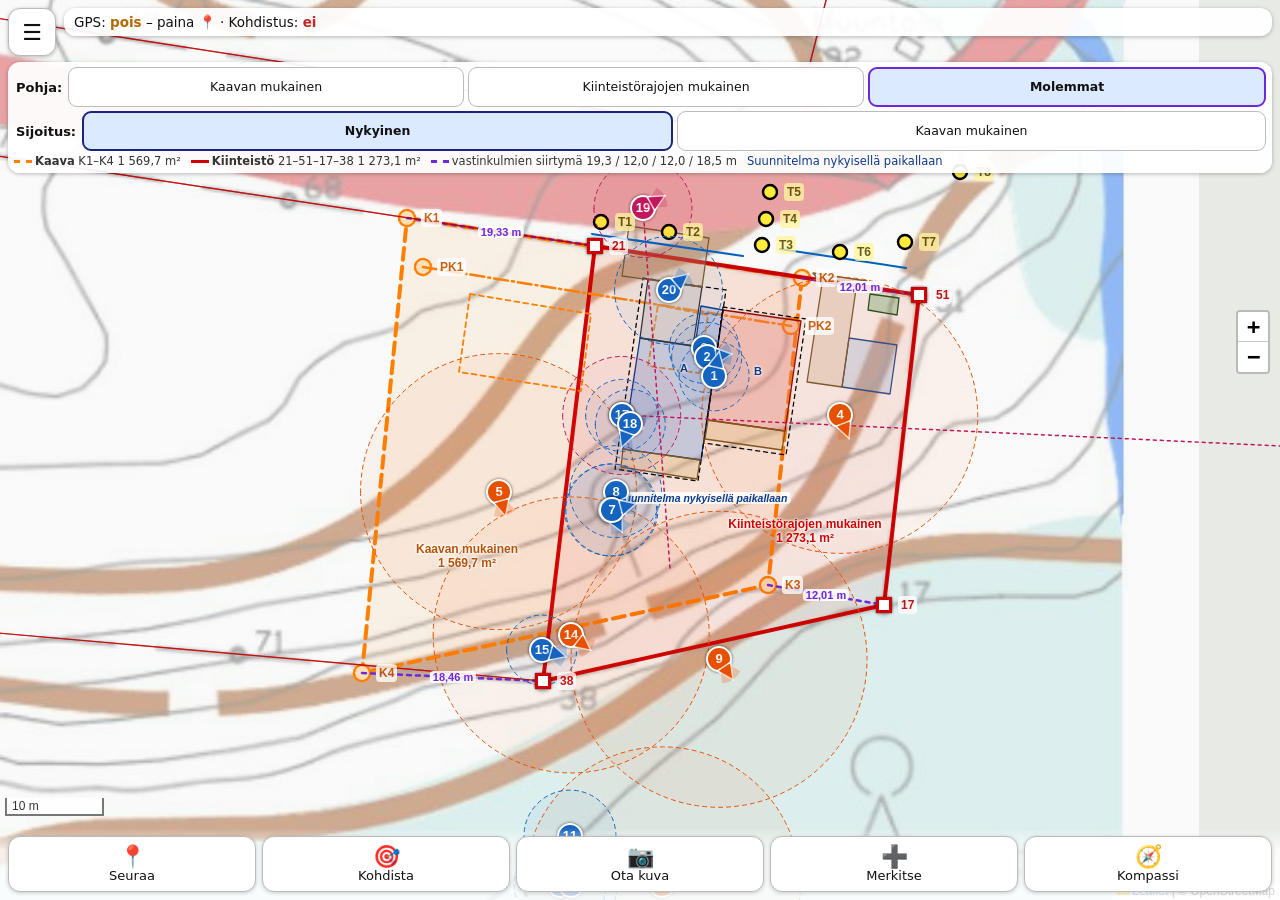
==== commit 0b1f7123: "kartta v5: sijoitusvalinta Nykyinen / Kaavan mukainen (yhteinen tontti4_sijoitus mittauksen kanssa):" ====
--- a/kartta/index.html
+++ b/kartta/index.html
@@ -43,7 +43,7 @@
 input[type=text],textarea,select{font:inherit;font-size:16px;width:100%;padding:10px;border:1px solid #bbb;border-radius:10px;margin:4px 0 8px}
 textarea{min-height:70px}
 .big{font-size:30px;font-weight:700}
-#snack{position:fixed;left:50%;transform:translateX(-50%);top:calc(env(safe-area-inset-top) + 150px);pointer-events:none;background:#222;color:#fff;padding:10px 16px;border-radius:12px;z-index:3000;font-size:15px;display:none;max-width:90vw;text-align:center}
+#snack{position:fixed;left:50%;transform:translateX(-50%);top:calc(env(safe-area-inset-top) + 300px);pointer-events:none;background:#222;color:#fff;padding:10px 16px;border-radius:12px;z-index:3000;font-size:15px;display:none;max-width:90vw;text-align:center}
 .lbl{background:#fffd;border:none;box-shadow:none;padding:0 3px;font-weight:700;font-size:12px;border-radius:4px}
 .lbl.R{color:#c00000}.lbl.K{color:#c25400}.lbl.KX{color:#c25400}.lbl.T{color:#5a4a00;background:#fff59dd9}.lbl.S{color:#0b3a8a;font-weight:600;font-size:11px}.lbl.O{color:#166534}.lbl::before{display:none}
 .me{position:relative;width:0;height:0}
@@ -52,10 +52,10 @@
 .cam{font-size:22px;line-height:26px;width:30px;height:30px;text-align:center;background:#fff;border-radius:50%;border:2px solid #7c3aed;box-shadow:0 1px 3px #0006}
 .prev{max-width:100%;max-height:45vh;display:block;margin:6px auto;border-radius:8px}
 .leaflet-control-scale{margin-bottom:calc(env(safe-area-inset-bottom) + 84px)!important}
-.leaflet-top{top:calc(env(safe-area-inset-top) + 124px)}
+.leaflet-top{top:calc(env(safe-area-inset-top) + 300px)}
 small.m{color:var(--mut)}
 #pohja{position:fixed;top:calc(env(safe-area-inset-top) + 62px);left:8px;right:8px;z-index:999;background:#fffe;border-radius:12px;box-shadow:0 1px 4px #0004;padding:5px 6px 4px}
-#pohja .pb{display:flex;gap:4px;align-items:center}#pohja .pb b{font-size:13px;padding:0 2px}
+#pohja .pb{display:flex;gap:4px;align-items:center}#sijrow{margin-top:4px}#pohja .pb b{font-size:13px;padding:0 2px}
 #pohja button{flex:1;min-height:40px;font-size:12.5px;line-height:1.1;padding:2px 3px;border-radius:9px}
 #pohja button.on{font-weight:700;border-width:2px}
 #pohja .pl{font-size:11.5px;line-height:1.3;margin-top:3px;color:#333;display:flex;flex-wrap:wrap;gap:2px 10px}
@@ -67,7 +67,7 @@
 <body>
 <div id="map"></div>
 <div id="top"><button id="bMenu" aria-label="Valikko">☰</button><div id="stat">Ladataan…</div></div>
-<div id="pohja"><div class="pb"><b>Pohja:</b><button data-pohja="kaava">Kaavan mukainen</button><button data-pohja="kiint">Kiinteistö&shy;rajojen mukainen</button><button data-pohja="molemmat">Molemmat</button></div><div class="pl" id="pohjaLeg"></div></div>
+<div id="pohja"><div class="pb"><b>Pohja:</b><button data-pohja="kaava">Kaavan mukainen</button><button data-pohja="kiint">Kiinteistö&shy;rajojen mukainen</button><button data-pohja="molemmat">Molemmat</button></div><div class="pb" id="sijrow"><b>Sijoitus:</b><button data-sij="nykyinen">Nykyinen</button><button data-sij="kaava">Kaavan mukainen</button></div><div class="pl" id="pohjaLeg"></div></div>
 <div id="nav" hidden>
  <svg id="navArrow" viewBox="-50 -50 100 100"><circle r="47" fill="#eef2ff" stroke="#1d4ed8" stroke-width="3"/><path d="M0,-40 L22,22 L0,10 L-22,22 Z" fill="#1d4ed8"/><text id="navN" x="0" y="-30" font-size="0"></text></svg>
  <div><div id="navDist">– m</div><div id="navTxt"></div></div>
@@ -89,7 +89,8 @@
 <script src="lib/jszip.min.js"></script>
 <script>
 "use strict";
-const DATA={"pts":[{"id":"21","t":"Rajamerkki (kiinteistörajapiste, MML)","g":"R","E":598685.892,"N":7340848.699,"lat":66.17237403,"lon":29.18948621,"z":321.04,"zt":"maanpinta, MML 2 m korkeusmalli","d":"NW-kulma (tien puoli). Löydetty rautaputki? Kiinteistörajojen mukaisen pohjan kulma. Kiinteistörajojen mukaisen pohjan kulma. Kiinteistörajojen mukaisen pohjan kulma. Kiinteistörajojen mukaisen pohjan kulma. Kiinteistörajojen mukaisen pohjan kulma. Kiinteistörajojen mukaisen pohjan kulma."},{"id":"51","t":"Rajamerkki (kiinteistörajapiste, MML)","g":"R","E":598718.994,"N":7340844.833,"lat":66.17232899,"lon":29.19021697,"z":319.36,"zt":"maanpinta, MML 2 m korkeusmalli","d":"NE-kulma (tien puoli) Kiinteistörajojen mukaisen pohjan kulma. Kiinteistörajojen mukaisen pohjan kulma. Kiinteistörajojen mukaisen pohjan kulma. Kiinteistörajojen mukaisen pohjan kulma. Kiinteistörajojen mukaisen pohjan kulma. Kiinteistörajojen mukaisen pohjan kulma."},{"id":"17","t":"Rajamerkki (kiinteistörajapiste, MML)","g":"R","E":598716.569,"N":7340813.261,"lat":66.17204671,"lon":29.19013873,"z":314.58,"zt":"maanpinta, MML 2 m korkeusmalli","d":"SE-kulma Kiinteistörajojen mukaisen pohjan kulma. Kiinteistörajojen mukaisen pohjan kulma. Kiinteistörajojen mukaisen pohjan kulma. Kiinteistörajojen mukaisen pohjan kulma. Kiinteistörajojen mukaisen pohjan kulma. Kiinteistörajojen mukaisen pohjan kulma."},{"id":"38","t":"Rajamerkki (kiinteistörajapiste, MML)","g":"R","E":598682.236,"N":7340804.295,"lat":66.1719771,"lon":29.18937074,"z":316.16,"zt":"maanpinta, MML 2 m korkeusmalli","d":"SW-kulma Kiinteistörajojen mukaisen pohjan kulma. Kiinteistörajojen mukaisen pohjan kulma. Kiinteistörajojen mukaisen pohjan kulma. Kiinteistörajojen mukaisen pohjan kulma. Kiinteistörajojen mukaisen pohjan kulma. Kiinteistörajojen mukaisen pohjan kulma."},{"id":"K1","t":"Kaavan mukaisen pohjan kulma (tarkka digitointi, ±0,3 m)","g":"K","E":598666.677,"N":7340850.836,"lat":66.17239921,"lon":29.18906193,"z":321.73,"zt":"maanpinta, MML 2 m korkeusmalli","d":"luode (NW), tien puoli, tontin 3 raja"},{"id":"K2","t":"Kaavan mukaisen pohjan kulma (tarkka digitointi, ±0,3 m)","g":"K","E":598707.056,"N":7340846.17,"lat":66.17234472,"lon":29.18995338,"z":320.42,"zt":"maanpinta, MML 2 m korkeusmalli","d":"koillinen (NE), tien puoli"},{"id":"K3","t":"Kaavan mukaisen pohjan kulma (tarkka digitointi, ±0,3 m)","g":"K","E":598704.673,"N":7340814.893,"lat":66.17206507,"lon":29.1898763,"z":315.34,"zt":"maanpinta, MML 2 m korkeusmalli","d":"kaakko (SE)"},{"id":"K4","t":"Kaavan mukaisen pohjan kulma (tarkka digitointi, ±0,3 m)","g":"K","E":598663.778,"N":7340804.486,"lat":66.1719846,"lon":29.18896175,"z":317.51,"zt":"maanpinta, MML 2 m korkeusmalli","d":"lounas (SW)"},{"id":"PK1","t":"Kaavan piste-katkoviivan pää","g":"K","E":598668.53,"N":7340845.97,"lat":66.172355,"lon":29.18909923,"z":321.67,"zt":"maanpinta, MML 2 m korkeusmalli","d":"länsipää, n. 4,6–5,0 m tontin pohjoisrajasta"},{"id":"PK2","t":"Kaavan piste-katkoviivan pää","g":"K","E":598706.15,"N":7340841.22,"lat":66.17230063,"lon":29.18992946,"z":320.44,"zt":"maanpinta, MML 2 m korkeusmalli","d":"itäpää, n. 4,6–5,0 m tontin pohjoisrajasta"},{"id":"T1","t":"Tien piste (arvioitu korko)","g":"T","E":598686.47,"N":7340851.11,"lat":66.17239546,"lon":29.18950089,"z":321.49,"zt":"tien pinta mallissa (arvio)","d":"Tien eteläreuna lähinnä rajamerkkiä 21 (tontin NW-kulma). Pohjakartan käyristä n. 321.1 (N60) = 321.4 (N2000)."},{"id":"T2","t":"Tien piste (arvioitu korko)","g":"T","E":598693.43,"N":7340850.36,"lat":66.17238655,"lon":29.18965459,"z":321.33,"zt":"tien pinta mallissa (arvio)","d":"Tien eteläreuna A:n katoksen liittymän kohdalla (u≈7). Pohjakartan käyristä n. 320.7 (N60) = 321.0 (N2000)."},{"id":"T3","t":"Tien piste (arvioitu korko)","g":"T","E":598702.86,"N":7340849.36,"lat":66.17237463,"lon":29.18986284,"z":321.02,"zt":"tien pinta mallissa (arvio)","d":"Tien eteläreuna talon (A/B-raja) kohdalla. Pohjakartan käyristä n. 320.2 (N60) = 320.5 (N2000)."},{"id":"T4","t":"Tien piste (arvioitu korko)","g":"T","E":598703.18,"N":7340852.04,"lat":66.17239856,"lon":29.18987201,"z":321.08,"zt":"tien pinta mallissa (arvio)","d":"Tien keskilinja talon kohdalla. Pohjakartan käyristä n. 320.4 (N60) = 320.7 (N2000)."},{"id":"T5","t":"Tien piste (arvioitu korko)","g":"T","E":598703.48,"N":7340854.76,"lat":66.17242285,"lon":29.18988077,"z":321.01,"zt":"tien pinta mallissa (arvio)","d":"Tien pohjoisreuna talon kohdalla (n. 2,75 m keskilinjasta). Pohjakartan käyristä n. 320.6 (N60) = 320.9 (N2000)."},{"id":"T6","t":"Tien piste (arvioitu korko)","g":"T","E":598710.8,"N":7340848.98,"lat":66.17236874,"lon":29.19003855,"z":320.82,"zt":"tien pinta mallissa (arvio)","d":"Tien eteläreuna itäliittymän kohdalla. Pohjakartan käyristä n. 320.3 (N60) = 320.6 (N2000)."},{"id":"T7","t":"Tien piste (arvioitu korko)","g":"T","E":598717.4,"N":7340850.23,"lat":66.17237787,"lon":29.19018582,"z":320.58,"zt":"tien pinta mallissa (arvio)","d":"Tien eteläreuna lähinnä rajamerkkiä 51 (NE). Pohjakartan käyristä n. 319.5 (N60) = 319.8 (N2000)."},{"id":"T8","t":"Tien piste (arvioitu korko)","g":"T","E":598722.71,"N":7340857.52,"lat":66.17244156,"lon":29.19030918,"z":320.31,"zt":"tien pinta mallissa (arvio)","d":"Siimapolun keskilinja kaarteessa NE-kulman pohjoispuolella (≈ puoliväli tontti–risteys). Pohjakartan käyristä n. 320.3 (N60) = 320.6 (N2000)."},{"id":"T9","t":"Tien piste (arvioitu korko)","g":"T","E":598732.0,"N":7340885.21,"lat":66.17268688,"lon":29.19053658,"z":319.49,"zt":"tien pinta mallissa (arvio)","d":"Perhotien risteys: keskilinjojen leikkaus. Pohjakartan käyristä n. 319.3 (N60) = 319.6 (N2000)."},{"id":"A1","t":"Talo A nurkka (seinä, suunnitelma)","g":"S","E":598690.777,"N":7340839.527,"lat":66.17229027,"lon":29.18958739,"z":321.4,"zt":"lattia (suunnitelma)","d":""},{"id":"A2","t":"Talo A nurkka (seinä, suunnitelma)","g":"S","E":598696.443,"N":7340838.901,"lat":66.17228288,"lon":29.18971249,"z":321.4,"zt":"lattia (suunnitelma)","d":""},{"id":"A3","t":"Talo A nurkka (seinä, suunnitelma)","g":"S","E":598696.887,"N":7340842.916,"lat":66.17231874,"lon":29.18972545,"z":321.4,"zt":"lattia (suunnitelma)","d":""},{"id":"A4","t":"Talo A nurkka (seinä, suunnitelma)","g":"S","E":598699.173,"N":7340842.663,"lat":66.17231575,"lon":29.18977592,"z":321.4,"zt":"lattia (suunnitelma)","d":""},{"id":"A5","t":"Talo A nurkka (seinä, suunnitelma)","g":"S","E":598697.476,"N":7340827.327,"lat":66.17217879,"lon":29.18972642,"z":321.4,"zt":"lattia (suunnitelma)","d":""},{"id":"A6","t":"Talo A nurkka (seinä, suunnitelma)","g":"S","E":598689.525,"N":7340828.206,"lat":66.17218917,"lon":29.18955085,"z":321.4,"zt":"lattia (suunnitelma)","d":""},{"id":"B1","t":"Talo B nurkka (seinä, suunnitelma)","g":"S","E":598707.125,"N":7340841.783,"lat":66.17230537,"lon":29.1899515,"z":321.4,"zt":"lattia (suunnitelma)","d":""},{"id":"B2","t":"Talo B nurkka (seinä, suunnitelma)","g":"S","E":598705.88,"N":7340830.532,"lat":66.1722049,"lon":29.18991518,"z":321.4,"zt":"lattia (suunnitelma)","d":""},{"id":"B3","t":"Talo B nurkka (seinä, suunnitelma)","g":"S","E":598697.928,"N":7340831.412,"lat":66.17221528,"lon":29.18973961,"z":321.4,"zt":"lattia (suunnitelma)","d":""}],"plan":{"Talo A":[[66.17229027,29.18958739],[66.17228288,29.18971249],[66.17231874,29.18972545],[66.17231575,29.18977592],[66.17217879,29.18972642],[66.17218917,29.18955085]],"Talo B":[[66.17231575,29.18977592],[66.17230537,29.1899515],[66.1722049,29.18991518],[66.17221528,29.18973961]],"Räystäs A":[[66.17234498,29.18959595],[66.17233395,29.1897825],[66.17231797,29.18977673],[66.17215945,29.18971943],[66.17217047,29.18953288]],"Räystäs B":[[66.17231797,29.18977673],[66.17230694,29.18996327],[66.1721833,29.18991858],[66.17219433,29.18973204]],"Terassi A":[[66.17218917,29.18955085],[66.17217892,29.18972423],[66.17216178,29.18971803],[66.17217204,29.18954465]],"Terassi B":[[66.17221515,29.1897418],[66.1722049,29.18991518],[66.17218776,29.18990899],[66.17219801,29.18973561]],"Autokatos":[[66.17234344,29.18960661],[66.17233625,29.18972819],[66.17228308,29.18970897],[66.17229027,29.18958739]],"Jätekatos":[[66.17233016,29.19010728],[66.17232626,29.19017312],[66.17231118,29.19016767],[66.17231507,29.19010183]],"P1–P2":[[66.17228995,29.19005903],[66.17228346,29.19016877],[66.17223908,29.19015273],[66.17224557,29.19004299]],"Ajoyhteys (itä)":[[66.17234904,29.18997961],[66.1723419,29.19010032],[66.17233432,29.19007516],[66.17224556,29.19004308],[66.1722501,29.18996627],[66.17233886,29.18999835]],"Ajoyhteys (länsi, katos)":[[66.1723917,29.18956465],[66.17238108,29.18974439],[66.17233625,29.18972819],[66.17234688,29.18954845]]},"culv":[[[66.17238471,29.18947918],[66.17236449,29.18982134]],[[66.17237064,29.18990439],[66.1723539,29.1901875]]],"kaava":{"tontti":[[66.17239921,29.18906193],[66.17234472,29.18995339],[66.17206507,29.1898763],[66.17198459,29.18896175]],"pk":[[66.172355,29.18909923],[66.17230063,29.18992946]],"ra":[[[66.17233036,29.18920408],[66.17231185,29.18947901],[66.17224209,29.18945433],[66.17225944,29.18917952]],[[66.1723197,29.18962839],[66.17231108,29.18974238],[66.17225789,29.18972091],[66.17226408,29.18960693]]]},"parcels":[[[66.17361219,29.19584927],[66.17368686,29.19666009],[66.17402786,29.19646808],[66.17395321,29.19565725],[66.17361219,29.19584927]],[[66.1737605,29.19746006],[66.17410152,29.19726806],[66.17402786,29.19646808],[66.17368686,29.19666009],[66.1737605,29.19746006]],[[66.17383317,29.19824923],[66.17417419,29.19805727],[66.17410152,29.19726806],[66.1737605,29.19746006],[66.17383317,29.19824923]],[[66.17383317,29.19824923],[66.17390582,29.19903843],[66.17424684,29.19884645],[66.17417419,29.19805727],[66.17383317,29.19824923]],[[66.17035125,29.18606174],[66.17044092,29.18606759],[66.17047954,29.18602388],[66.17047071,29.18592707],[66.17042126,29.18538463],[66.17015677,29.18553205],[66.17020417,29.18605215],[66.17035125,29.18606174]],[[66.17009759,29.18488319],[66.1701122,29.18504336],[66.17015677,29.18553205],[66.17042126,29.18538463],[66.17036209,29.18473576],[66.17009759,29.18488319]],[[66.17114824,29.18339764],[66.17121587,29.18301697],[66.17133861,29.18235021],[66.17149642,29.18147518],[66.17145336,29.18142704],[66.1713924,29.18135888],[66.17146683,29.18092556],[66.17149766,29.1807461],[66.17126614,29.18057669],[66.17094462,29.18097985],[66.17079663,29.18154436],[66.1705775,29.18275939],[66.17064025,29.1828296],[66.17114824,29.18339764]],[[66.17049603,29.18728248],[66.17075605,29.18725756],[66.17083044,29.18666453],[66.17048754,29.18674031],[66.17049603,29.18728248]],[[66.17044223,29.18795755],[66.17036002,29.18858924],[66.17072421,29.18877272],[66.17081801,29.1880238],[66.17059298,29.18810262],[66.17044223,29.18795755]],[[66.17304731,29.19616733],[66.17348978,29.19591822],[66.17342109,29.19517229],[66.17305864,29.19537637],[66.17304731,29.19616733]],[[66.17309881,29.1890959],[66.17300562,29.18948707],[66.1733155,29.18991925],[66.17338102,29.18964931],[66.17334041,29.18910554],[66.17312371,29.18877302],[66.17309881,29.1890959]],[[66.17083824,29.18595929],[66.17048523,29.18635883],[66.17047255,29.18644588],[66.17048239,29.18663931],[66.1711905,29.18558375],[66.17094544,29.18530792],[66.17083824,29.18595929]],[[66.17363809,29.19752896],[66.17327555,29.19773306],[66.17365434,29.19870464],[66.17372768,29.19850193],[66.17363809,29.19752896]],[[66.1730459,29.1970196],[66.17308217,29.19723672],[66.17327555,29.19773306],[66.17363809,29.19752896],[66.17356444,29.19672897],[66.1730459,29.1970196]],[[66.17304731,29.19616733],[66.17291434,29.19624186],[66.1730459,29.1970196],[66.17356444,29.19672897],[66.17348978,29.19591822],[66.17304731,29.19616733]],[[66.1730703,29.19456245],[66.17305864,29.19537637],[66.17342109,29.19517229],[66.17339443,29.19488107],[66.17331653,29.19442008],[66.1730703,29.19456245]],[[66.17308476,29.19355246],[66.1730703,29.19456245],[66.17331653,29.19442008],[66.17341598,29.19436783],[66.17333913,29.19353326],[66.17308476,29.19355246]],[[66.17300562,29.18948707],[66.17292233,29.18983484],[66.17287616,29.19007088],[66.17318976,29.19050809],[66.17326428,29.19012314],[66.1733155,29.18991925],[66.17300562,29.18948707]],[[66.16989503,29.19398177],[66.17018291,29.19446524],[66.17029701,29.19402514],[66.17029189,29.19385621],[66.17009297,29.19350253],[66.16989503,29.19398177]],[[66.17287616,29.19007088],[66.17284341,29.19024074],[66.17274486,29.19061408],[66.17273383,29.19081059],[66.17308963,29.19093266],[66.173156,29.19067815],[66.17318976,29.19050809],[66.17287616,29.19007088]],[[66.17036919,29.18672871],[66.17036712,29.18652244],[66.17031247,29.18636233],[66.17001114,29.18636314],[66.16999114,29.1871634],[66.17007408,29.18714943],[66.17036919,29.18672871]],[[66.17264737,29.18709255],[66.17260887,29.18770171],[66.17256595,29.18838699],[66.17252102,29.18910223],[66.17248279,29.18975186],[66.17253308,29.18996761],[66.17266192,29.19004866],[66.17283689,29.18929748],[66.17291916,29.18894771],[66.17294732,29.18858985],[66.17300361,29.18790008],[66.17305547,29.18724621],[66.17264737,29.18709255]],[[66.17200227,29.18868339],[66.1719771,29.18937074],[66.17204671,29.19013873],[66.17232899,29.19021697],[66.17237403,29.18948621],[66.172416,29.18879768],[66.17246165,29.1880556],[66.17248935,29.1875965],[66.17205394,29.18745544],[66.17202733,29.18795915],[66.17200227,29.18868339]],[[66.17257561,29.19359133],[66.17251221,29.19428435],[66.1728037,29.19460674],[66.17294643,29.19356291],[66.17294677,29.19356039],[66.17273187,29.19357688],[66.17257561,29.19359133]],[[66.1700924,29.18996765],[66.16942454,29.19095931],[66.16966855,29.19162799],[66.16991176,29.1919544],[66.17011899,29.19223342],[66.17151717,29.19411831],[66.17205069,29.1929036],[66.17244893,29.19360051],[66.17257561,29.19359133],[66.1726187,29.1928438],[66.17265712,29.19216231],[66.17269565,29.19148203],[66.17273383,29.19081059],[66.17274486,29.19061408],[66.17284341,29.19024074],[66.17287616,29.19007088],[66.17292233,29.18983484],[66.17300562,29.18948707],[66.17309881,29.1890959],[66.17312371,29.18877302],[66.17334041,29.18910554],[66.17338102,29.18964931],[66.1733155,29.18991925],[66.17326428,29.19012314],[66.17318976,29.19050809],[66.173156,29.19067815],[66.17308963,29.19093266],[66.17305106,29.19160583],[66.17301301,29.19228303],[66.17297334,29.19296431],[66.17294677,29.19356039],[66.17308476,29.19355246],[66.17333913,29.19353326],[66.17376332,29.19350119],[66.17393431,29.19348826],[66.17294774,29.18298634],[66.17142964,29.18522725],[66.17163301,29.1876766],[66.1700924,29.18996765]],[[66.17256595,29.18838699],[66.17260887,29.18770171],[66.17264737,29.18709255],[66.17268865,29.1864394],[66.17273243,29.18645814],[66.17270799,29.18613324],[66.17260445,29.18475718],[66.17269258,29.18479978],[66.17295663,29.18492737],[66.17300358,29.18546188],[66.17310415,29.18661721],[66.17305547,29.18724621],[66.17300361,29.18790008],[66.17294732,29.18858985],[66.17291916,29.18894771],[66.17283689,29.18929748],[66.17266192,29.19004866],[66.17253308,29.18996761],[66.17248279,29.18975186],[66.17252102,29.18910223],[66.17256595,29.18838699]],[[66.17202733,29.18795915],[66.17205394,29.18745544],[66.17206676,29.18720419],[66.17205707,29.18654689],[66.17211133,29.18582337],[66.17219121,29.18517577],[66.17259105,29.18550957],[66.17251526,29.18612669],[66.17242733,29.18606126],[66.17248127,29.18671859],[66.17247467,29.18683954],[66.17253029,29.18685515],[66.17251012,29.18725107],[66.17250533,29.18733451],[66.17248935,29.1875965],[66.17246165,29.1880556],[66.172416,29.18879768],[66.17237403,29.18948621],[66.17232899,29.19021697],[66.17204671,29.19013873],[66.1719771,29.18937074],[66.17200227,29.18868339],[66.17202733,29.18795915]],[[66.17300358,29.18546188],[66.17295663,29.18492737],[66.17269258,29.18479978],[66.17260445,29.18475718],[66.17270799,29.18613324],[66.17273243,29.18645814],[66.17310415,29.18661721],[66.17300358,29.18546188]],[[66.1726187,29.1928438],[66.17257561,29.19359133],[66.17273187,29.19357688],[66.17294677,29.19356039],[66.17297334,29.19296431],[66.1726187,29.1928438]],[[66.17265712,29.19216231],[66.1726187,29.1928438],[66.17297334,29.19296431],[66.17301301,29.19228303],[66.17265712,29.19216231]],[[66.17308963,29.19093266],[66.17273383,29.19081059],[66.17269565,29.19148203],[66.17305106,29.19160583],[66.17308963,29.19093266]],[[66.17269565,29.19148203],[66.17265712,29.19216231],[66.17301301,29.19228303],[66.17305106,29.19160583],[66.17269565,29.19148203]],[[66.17251012,29.18725107],[66.17253029,29.18685515],[66.17247467,29.18683954],[66.17248127,29.18671859],[66.17242733,29.18606126],[66.17251526,29.18612669],[66.17259105,29.18550957],[66.17219121,29.18517577],[66.17211133,29.18582337],[66.17205707,29.18654689],[66.17206676,29.18720419],[66.17205394,29.18745544],[66.17248935,29.1875965],[66.17250533,29.18733451],[66.17251012,29.18725107]],[[66.17264737,29.18709255],[66.17305547,29.18724621],[66.17310415,29.18661721],[66.17273243,29.18645814],[66.17268865,29.1864394],[66.17264737,29.18709255]],[[66.17049603,29.18728248],[66.17049968,29.18751601],[66.17044223,29.18795755],[66.17059298,29.18810262],[66.17081801,29.1880238],[66.17099278,29.18662875],[66.17083044,29.18666453],[66.17075605,29.18725756],[66.17049603,29.18728248]],[[66.17251221,29.19428435],[66.17257561,29.19359133],[66.17244893,29.19360051],[66.17205069,29.1929036],[66.17151717,29.19411831],[66.17150063,29.19413543],[66.17148433,29.19415388],[66.1714685,29.19417472],[66.17145424,29.19420149],[66.17144659,29.19422151],[66.17143674,29.19425848],[66.17141923,29.19433588],[66.17140916,29.19436974],[66.17139613,29.19440021],[66.17136901,29.19445814],[66.17135822,29.19449335],[66.17135515,29.19452431],[66.17136044,29.19456647],[66.17136817,29.19460649],[66.17137384,29.19464841],[66.17137417,29.19465654],[66.17137019,29.19469945],[66.1713622,29.19473913],[66.17135579,29.19477393],[66.17135297,29.19481758],[66.17135287,29.19486191],[66.17135362,29.19489604],[66.17135373,29.19494035],[66.17135316,29.19495044],[66.17134728,29.19499214],[66.1713371,29.19502854],[66.1713266,29.19505491],[66.17131241,29.19508195],[66.1712978,29.19510769],[66.17128326,29.19513797],[66.1712721,29.19517258],[66.17126392,29.19521195],[66.17125944,29.19525004],[66.1712582,29.19529421],[66.17125886,29.1953385],[66.17125998,29.19537317],[66.17126204,29.1954617],[66.17126225,29.19550601],[66.17126212,29.1955295],[66.17126064,29.19557363],[66.17125857,29.1955918],[66.17124941,29.1956296],[66.17123532,29.19565652],[66.17122188,29.19566454],[66.17120661,29.19566417],[66.17119657,29.19569772],[66.17119457,29.19578679],[66.17119062,29.19582992],[66.17118387,29.19587099],[66.17117563,29.19591038],[66.1711697,29.19593552],[66.17116117,29.1959745],[66.17115417,29.19601528],[66.1711501,29.19605841],[66.17114965,29.19606851],[66.17114753,29.19611249],[66.17114604,29.19612303],[66.17113329,29.19615389],[66.17113106,29.19615815],[66.17112095,29.19618526],[66.17111618,29.19622784],[66.17111169,29.19626224],[66.17109868,29.1962925],[66.17109272,29.19630532],[66.17108312,29.19634252],[66.17108055,29.19635695],[66.17107334,29.19639753],[66.17106235,29.1964399],[66.17105192,29.19647577],[66.17105104,29.19648703],[66.17105973,29.19652556],[66.17106086,29.19653427],[66.1710491,29.19656483],[66.1710432,29.19657284],[66.17102774,29.19659529],[66.17101756,29.19662288],[66.17101297,29.19666558],[66.1710105,29.19669532],[66.17099589,29.19677814],[66.17099322,29.19682189],[66.17099199,29.19686613],[66.17098796,29.19691052],[66.17097884,29.19694868],[66.17097708,29.1969554],[66.17096966,29.19699566],[66.17096633,29.19703911],[66.17096617,29.19705024],[66.17096557,29.19709451],[66.17096394,29.19710917],[66.17094915,29.19713316],[66.17093727,29.19714371],[66.17092036,29.1971584],[66.17090556,29.19716631],[66.17088631,29.19717274],[66.17087669,29.19720816],[66.17087557,29.19725232],[66.17087634,29.19727533],[66.17087579,29.1973186],[66.17085941,29.19734823],[66.17085281,29.19738865],[66.17084971,29.19742635],[66.17083949,29.1974623],[66.17083304,29.19747708],[66.17081913,29.19750499],[66.17080381,29.19752727],[66.17078754,29.1975459],[66.17078115,29.19755722],[66.1707745,29.19759812],[66.17077098,29.19763423],[66.17076281,29.1976736],[66.17075141,29.19771504],[66.17073208,29.19778973],[66.17072656,29.19780831],[66.17071454,29.1978412],[66.17070189,29.19787259],[66.17069532,29.19788966],[66.17067282,29.1979587],[66.1706655,29.19797986],[66.17065238,29.19801001],[66.17063669,29.19802672],[66.17061895,29.19802114],[66.17061507,29.19801889],[66.17059749,29.19801011],[66.17058937,29.19800568],[66.1705745,29.19799975],[66.17055759,29.19802052],[66.17054954,29.19805972],[66.17054555,29.19810289],[66.17054487,29.19811322],[66.17054115,29.19816252],[66.17052774,29.19819193],[66.17051557,29.19821223],[66.17049916,29.19823004],[66.1704942,29.19823543],[66.17047887,29.19825833],[66.17046762,29.19828218],[66.17045337,29.19831685],[66.17043809,29.19833978],[66.17042101,29.19835317],[66.17040136,29.19836409],[66.17038564,29.19838538],[66.17037121,29.19841163],[66.17036028,29.19844434],[66.17036697,29.19847016],[66.17037333,29.19851148],[66.17037577,29.19854986],[66.17038028,29.19859255],[66.17038744,29.19861347],[66.17040401,29.19862923],[66.1704219,29.19863171],[66.17043981,29.19863041],[66.17045769,29.19862685],[66.17052923,29.19860601],[66.17053406,29.19860424],[66.17055177,29.19859718],[66.17056941,29.19858926],[66.17058697,29.19858038],[66.17060445,29.19857036],[66.17062176,29.19855883],[66.17063888,29.19854567],[66.17065578,29.19853081],[66.17066808,29.19851778],[66.17071773,29.19846639],[66.17075151,29.19843663],[66.17076876,29.19842473],[66.17077893,29.19842057],[66.17079679,29.19841671],[66.17081472,29.19841591],[66.17083264,29.19841734],[66.17093983,29.19844031],[66.17095775,29.19844116],[66.17096192,29.19844085],[66.17099774,29.19843624],[66.17101565,29.19843544],[66.17103353,29.19843915],[66.17105096,29.19844925],[66.17105608,29.19845433],[66.17107191,29.19847517],[66.17108722,29.19849825],[66.17111719,29.19854697],[66.17113033,29.19856478],[66.17117931,29.19861981],[66.17119542,29.19863927],[66.17122714,29.19868452],[66.1712429,29.19870564],[66.17125934,29.19872327],[66.17127661,29.19873507],[66.1712847,29.19873752],[66.17130261,29.1987381],[66.17132049,29.19873497],[66.17135623,29.19872745],[66.17137415,29.19872776],[66.17138604,29.19873174],[66.17140337,29.19874288],[66.17142005,29.19875915],[66.17145276,29.19879548],[66.17145611,29.19879933],[66.17147228,29.19881853],[66.17148817,29.19883902],[66.17150314,29.19886331],[66.17151578,29.19889466],[66.1715223,29.19891841],[66.17153053,29.19895779],[66.1715379,29.1989982],[66.17154595,29.19903782],[66.17155618,29.1990754],[66.1715668,29.1991111],[66.1715766,29.19914823],[66.17158417,29.19918964],[66.17158905,29.19923227],[66.17159184,29.19927606],[66.17159278,29.19932079],[66.17159247,29.19936513],[66.17159175,29.19939751],[66.17159008,29.19944167],[66.1715872,29.19948542],[66.17158256,29.19952823],[66.17157557,29.19957294],[66.17156789,29.19961298],[66.17155995,29.19965277],[66.17155698,29.19966827],[66.17154169,29.1997485],[66.17153923,29.19976047],[66.1715306,29.19979933],[66.17152115,29.19983699],[66.17151083,29.19987327],[66.17149962,29.19990785],[66.17148744,29.19994039],[66.17147394,29.19996954],[66.17145902,29.19999409],[66.17144286,29.20001324],[66.17142577,29.20002647],[66.17141908,29.20002977],[66.1713836,29.20004276],[66.17136635,29.20005462],[66.17135815,29.20006638],[66.17134586,29.2000984],[66.17133733,29.2001373],[66.17133141,29.20017915],[66.17132726,29.20022226],[66.17132422,29.20026594],[66.17131885,29.20035365],[66.17131575,29.20039732],[66.171312,29.20044067],[66.17130714,29.20048332],[66.17130377,29.20050462],[66.17129584,29.20054437],[66.17128612,29.20058158],[66.17127473,29.20061581],[66.17126214,29.20064739],[66.17124861,29.20067651],[66.1712343,29.20070318],[66.17122436,29.20071972],[66.17120909,29.20074296],[66.17116247,29.20080932],[66.17113194,29.20085585],[66.17112815,29.20086224],[66.17111362,29.20088823],[66.17109953,29.20091564],[66.17108578,29.20094411],[66.17101965,29.20109382],[66.17100972,29.20111555],[66.17099605,29.2011443],[66.17098213,29.20117221],[66.17096789,29.2011992],[66.17095331,29.20122498],[66.17093829,29.2012492],[66.17092274,29.20127131],[66.17090673,29.20129122],[66.17089026,29.20130874],[66.17088633,29.2013125],[66.17086936,29.2013269],[66.17085208,29.20133869],[66.17083454,29.20134795],[66.17081683,29.20135484],[66.170799,29.2013595],[66.1707811,29.20136201],[66.17076316,29.20136231],[66.17075328,29.20136159],[66.17073538,29.20135883],[66.17071754,29.20135418],[66.17069977,29.20134813],[66.17064679,29.20132519],[66.17063232,29.20131874],[66.17059688,29.20130512],[66.17056123,29.20129549],[66.17054332,29.20129287],[66.1705254,29.20129267],[66.17050759,29.20129771],[66.17049028,29.20130905],[66.1704739,29.201327],[66.17045892,29.20135129],[66.17044513,29.20138242],[66.17043353,29.20141626],[66.17042268,29.20145155],[66.17041898,29.20146423],[66.17040861,29.20150042],[66.17037778,29.20160941],[66.17037571,29.20161666],[66.17036527,29.2016527],[66.17035065,29.20172427],[66.1703773,29.20172487],[66.1746818,29.20182089],[66.17434313,29.19804217],[66.17393431,29.19348826],[66.17376332,29.19350119],[66.17381383,29.19414378],[66.17388153,29.19487889],[66.17395321,29.19565725],[66.17402786,29.19646808],[66.17410152,29.19726806],[66.17417419,29.19805727],[66.17424684,29.19884645],[66.17430825,29.19951359],[66.17409805,29.19994966],[66.17400287,29.19959865],[66.1738703,29.1992586],[66.17390582,29.19903843],[66.17383317,29.19824923],[66.1737605,29.19746006],[66.17368686,29.19666009],[66.17361219,29.19584927],[66.17354053,29.19507092],[66.17351662,29.19481148],[66.17352529,29.19430625],[66.17341598,29.19436783],[66.17331653,29.19442008],[66.17339443,29.19488107],[66.17342109,29.19517229],[66.17348978,29.19591822],[66.17356444,29.19672897],[66.17363809,29.19752896],[66.17372768,29.19850193],[66.17365434,29.19870464],[66.17327555,29.19773306],[66.17308217,29.19723672],[66.1730459,29.1970196],[66.17291434,29.19624186],[66.17304731,29.19616733],[66.17305864,29.19537637],[66.1730703,29.19456245],[66.17308476,29.19355246],[66.17294677,29.19356039],[66.17294643,29.19356291],[66.1728037,29.19460674],[66.17251221,29.19428435]],[[66.17285508,29.19859044],[66.17311514,29.19859498],[66.17326658,29.19895239],[66.17326563,29.199285],[66.17326224,29.19999456],[66.17326271,29.20030499],[66.17322441,29.20073175],[66.17334622,29.20073579],[66.17344048,29.20073919],[66.17339897,29.20029914],[66.17340043,29.19999955],[66.17364717,29.20000634],[66.17381668,29.20044029],[66.17381668,29.20047356],[66.17381671,29.20075138],[66.17381717,29.20146038],[66.17334666,29.20144676],[66.17304655,29.20142251],[66.17284807,29.20093962],[66.17284779,29.20071921],[66.17284973,29.1999855],[66.17285312,29.19927782],[66.17285508,29.19859044]],[[66.17352529,29.19430625],[66.17351662,29.19481148],[66.17354053,29.19507092],[66.17388153,29.19487889],[66.17381383,29.19414378],[66.17376332,29.19350119],[66.17333913,29.19353326],[66.17341598,29.19436783],[66.17352529,29.19430625]],[[66.17011899,29.19223342],[66.16991176,29.1919544],[66.16962077,29.19265948],[66.16997849,29.19329804],[66.16978654,29.19376237],[66.16974453,29.19386396],[66.16962921,29.19424784],[66.16949769,29.19468558],[66.16939259,29.19522736],[66.16930554,29.19567615],[66.16921088,29.19575675],[66.16904498,29.19558463],[66.16900623,29.19533764],[66.16905151,29.19487791],[66.16911071,29.19422382],[66.16914369,29.19384861],[66.16925297,29.19357623],[66.16931884,29.19341202],[66.16914425,29.19332009],[66.16903815,29.19326421],[66.16901032,29.19358732],[66.16894974,29.19429047],[66.16888725,29.19501579],[66.16884326,29.19552649],[66.1687827,29.19567593],[66.16854545,29.195551],[66.16846871,29.19527653],[66.16832929,29.19692907],[66.16840277,29.19669956],[66.16853872,29.19627487],[66.16885253,29.19663401],[66.16913758,29.19690932],[66.16912325,29.1970145],[66.16894418,29.1976905],[66.16893406,29.19772867],[66.16874659,29.19827249],[66.16867537,29.1984791],[66.16853849,29.19859394],[66.16843755,29.19852911],[66.16830602,29.19812423],[66.1682563,29.1977941],[66.16821901,29.19823599],[66.16820443,29.19840874],[66.16834981,29.19886215],[66.16841924,29.19890677],[66.16855558,29.19899432],[66.16861939,29.1989433],[66.16876654,29.19882562],[66.16894442,29.19826939],[66.16904913,29.19794211],[66.16911601,29.19767547],[66.16924522,29.19716103],[66.16948251,29.19738873],[66.16959276,29.19775238],[66.16947618,29.19829402],[66.16966994,29.19875154],[66.169765,29.19903699],[66.16978426,29.19909483],[66.169796,29.19905879],[66.1698198,29.19899246],[66.16982895,29.19896989],[66.1698437,29.19893684],[66.16986968,29.19887572],[66.16989433,29.19881131],[66.16991747,29.19874357],[66.16992814,29.19870952],[66.169959,29.19860057],[66.16996779,29.19856798],[66.16997885,29.19853308],[66.16998867,29.19849601],[66.1699918,29.19847915],[66.16999866,29.19843798],[66.17001481,29.19842152],[66.1700268,29.19841943],[66.17004512,29.19842319],[66.17005958,29.19844828],[66.1700613,29.19845491],[66.17006386,29.19849801],[66.170062,29.19852852],[66.17005849,29.19857202],[66.17005442,29.19861518],[66.1700507,29.19864657],[66.17004524,29.1986888],[66.17004378,29.19870223],[66.17004264,29.19874616],[66.17004473,29.19875859],[66.17006016,29.19877866],[66.1700698,29.19878025],[66.17008726,29.19877116],[66.17009101,29.19876694],[66.17010559,29.19874137],[66.17011811,29.19870964],[66.17012991,29.19867626],[66.17013993,29.19864999],[66.17015376,29.19862179],[66.17016827,29.19859575],[66.17018261,29.19856915],[66.17019033,29.19855266],[66.1702024,29.19851991],[66.1702132,29.19848452],[66.17022375,29.19844867],[66.17022605,29.19844106],[66.17023728,29.1984065],[66.17024869,29.19837232],[66.17026042,29.1983337],[66.1702707,29.19829738],[66.1702818,29.1982669],[66.17029907,29.19824674],[66.17031686,29.19824286],[66.17033328,29.19825561],[66.17034556,29.19828739],[66.17035013,29.19830705],[66.1703565,29.19834635],[66.17035956,29.19838996],[66.17036024,29.19843426],[66.17036028,29.19844434],[66.17037121,29.19841163],[66.17038564,29.19838538],[66.17040136,29.19836409],[66.17042101,29.19835317],[66.17043809,29.19833978],[66.17045337,29.19831685],[66.17046762,29.19828218],[66.17047887,29.19825833],[66.1704942,29.19823543],[66.17049916,29.19823004],[66.17051557,29.19821223],[66.17052774,29.19819193],[66.17054115,29.19816252],[66.17054487,29.19811322],[66.17054555,29.19810289],[66.17054954,29.19805972],[66.17055759,29.19802052],[66.1705745,29.19799975],[66.17058937,29.19800568],[66.17059749,29.19801011],[66.17061507,29.19801889],[66.17061895,29.19802114],[66.17063669,29.19802672],[66.17065238,29.19801001],[66.1706655,29.19797986],[66.17067282,29.1979587],[66.17069532,29.19788966],[66.17070189,29.19787259],[66.17071454,29.1978412],[66.17072656,29.19780831],[66.17073208,29.19778973],[66.17075141,29.19771504],[66.17076281,29.1976736],[66.17077098,29.19763423],[66.1707745,29.19759812],[66.17078115,29.19755722],[66.17078754,29.1975459],[66.17080381,29.19752727],[66.17081913,29.19750499],[66.17083304,29.19747708],[66.17083949,29.1974623],[66.17084971,29.19742635],[66.17085281,29.19738865],[66.17085941,29.19734823],[66.17087579,29.1973186],[66.17087634,29.19727533],[66.17087557,29.19725232],[66.17087669,29.19720816],[66.17088631,29.19717274],[66.17090556,29.19716631],[66.17092036,29.1971584],[66.17093727,29.19714371],[66.17094915,29.19713316],[66.17096394,29.19710917],[66.17096557,29.19709451],[66.17096617,29.19705024],[66.17096633,29.19703911],[66.17096966,29.19699566],[66.17097708,29.1969554],[66.17097884,29.19694868],[66.17098796,29.19691052],[66.17099199,29.19686613],[66.17099322,29.19682189],[66.17099589,29.19677814],[66.1710105,29.19669532],[66.17101297,29.19666558],[66.17101756,29.19662288],[66.17102774,29.19659529],[66.1710432,29.19657284],[66.1710491,29.19656483],[66.17106086,29.19653427],[66.17105973,29.19652556],[66.17105104,29.19648703],[66.17105192,29.19647577],[66.17106235,29.1964399],[66.17107334,29.19639753],[66.17108055,29.19635695],[66.17108312,29.19634252],[66.17109272,29.19630532],[66.17109868,29.1962925],[66.17111169,29.19626224],[66.17111618,29.19622784],[66.17112095,29.19618526],[66.17113106,29.19615815],[66.17113329,29.19615389],[66.17114604,29.19612303],[66.17114753,29.19611249],[66.17114965,29.19606851],[66.1711501,29.19605841],[66.17115417,29.19601528],[66.17116117,29.1959745],[66.1711697,29.19593552],[66.17117563,29.19591038],[66.17118387,29.19587099],[66.17119062,29.19582992],[66.17119457,29.19578679],[66.17119657,29.19569772],[66.17120661,29.19566417],[66.17122188,29.19566454],[66.17123532,29.19565652],[66.17124941,29.1956296],[66.17125857,29.1955918],[66.17126064,29.19557363],[66.17126212,29.1955295],[66.17126225,29.19550601],[66.17126204,29.1954617],[66.17125998,29.19537317],[66.17125886,29.1953385],[66.1712582,29.19529421],[66.17125944,29.19525004],[66.17126392,29.19521195],[66.1712721,29.19517258],[66.17128326,29.19513797],[66.1712978,29.19510769],[66.17131241,29.19508195],[66.1713266,29.19505491],[66.1713371,29.19502854],[66.17134728,29.19499214],[66.17135316,29.19495044],[66.17135373,29.19494035],[66.17135362,29.19489604],[66.17135287,29.19486191],[66.17135297,29.19481758],[66.17135579,29.19477393],[66.1713622,29.19473913],[66.17137019,29.19469945],[66.17137417,29.19465654],[66.17137384,29.19464841],[66.17136817,29.19460649],[66.17136044,29.19456647],[66.17135515,29.19452431],[66.17135822,29.19449335],[66.17136901,29.19445814],[66.17139613,29.19440021],[66.17140916,29.19436974],[66.17141923,29.19433588],[66.17143674,29.19425848],[66.17144659,29.19422151],[66.17145424,29.19420149],[66.1714685,29.19417472],[66.17148433,29.19415388],[66.17150063,29.19413543],[66.17151717,29.19411831],[66.17011899,29.19223342]],[[66.17029189,29.19385621],[66.17029701,29.19402514],[66.17018291,29.19446524],[66.17003828,29.19502199],[66.16989813,29.19556838],[66.16975888,29.19610015],[66.16967287,29.19643206],[66.16957202,29.19656419],[66.16935691,29.19634104],[66.16941867,29.19588763],[66.16944984,29.19572699],[66.16957153,29.19509969],[66.16961818,29.19486731],[66.16972131,29.19451757],[66.16984812,29.19409121],[66.16989503,29.19398177],[66.17009297,29.19350253],[66.17029189,29.19385621]],[[66.17127689,29.18348843],[66.17126193,29.18347161],[66.17094544,29.18530792],[66.1711905,29.18558375],[66.17138652,29.18529157],[66.17162727,29.18388274],[66.17160335,29.18385585],[66.17127689,29.18348843]],[[66.17126193,29.18347161],[66.17127689,29.18348843],[66.17160335,29.18385585],[66.17162727,29.18388274],[66.17204625,29.18143088],[66.17168562,29.18102503],[66.17166628,29.18113644],[66.17126193,29.18347161]],[[66.17064025,29.1828296],[66.1705775,29.18275939],[66.1703988,29.18375021],[66.17052059,29.18488587],[66.17082359,29.18522472],[66.17114824,29.18339764],[66.17064025,29.1828296]],[[66.17354053,29.19507092],[66.17361219,29.19584927],[66.17395321,29.19565725],[66.17388153,29.19487889],[66.17354053,29.19507092]]],"tontti":[[66.17237403,29.18948621],[66.17232899,29.19021697],[66.17204671,29.19013873],[66.1719771,29.18937074]],"geo":{"x0":598686.2551907693,"y0":7340849.122805028,"theta_deg":-6.313371163285556,"note":"local(u,v)->EPSG:3067: P=(x0,y0)+u*eu+v*ev, eu=(cos th,sin th), ev=(sin th,-cos th)"},"decl":14.9,"ov":{"pohja":{"n":"Pohjakartta (korkeuskäyrät)","f":"img/pohjakartta.jpg","b":[[66.17158384240459,29.18288235993319],[66.17382205290734,29.190850146825642]],"rms":"0,09 m (43 rajamerkkiä)"},"kaava":{"n":"Ranta-asemakaava","f":"img/kaava.jpg","b":[[66.17132848483273,29.18622396657981],[66.1736449171981,29.192933422531343]],"rms":"0,4 m (11 rajamerkkiä)"},"ilma":{"n":"Ilmakuva (Karttapaikka)","f":"img/ilmakuva.jpg","b":[[66.17185705576915,29.18716701849697],[66.17276336075037,29.190485272759954]],"rms":"n. 0,2–0,5 m (4 rajamerkkiä)"}},"pohjat":{"kaava":{"nimi":"Kaavan mukainen","pitka":"Tontti 4 kaavan mukaan","vari":"#ff7f00","ala":1569.7,"raja":[[66.17239921,29.18906193],[66.17234472,29.18995339],[66.17206507,29.1898763],[66.17198459,29.18896175]],"keski":[66.17219834,29.18943414],"kulmat":["K1","K2","K3","K4"],"sivut":[40.65,31.37,42.2,46.44],"kuvaus":"Voimassa oleva Rukan asemakaava (lainvoima 30.12.2024), kortteli 199a, ohjeellinen tontti 4. Digitoitu tarkasta kaavakuvasta, georeferointi 50 kiinteistörajapisteellä (RMS 0,28 m)."},"kiint":{"nimi":"Kiinteistörajojen mukainen","pitka":"Tontti 4 kiinteistörajojen mukaan","vari":"#d00000","ala":1273.1,"raja":[[66.17237403,29.18948621],[66.17232899,29.19021697],[66.17204671,29.19013873],[66.1719771,29.18937074]],"keski":[66.17218119,29.18978204],"kulmat":["21","51","17","38"],"sivut":[33.33,31.66,35.48,44.55],"kuvaus":"MML-rajamerkkien 21–51–17–38 rajaama alue (kiinteistö 305-416-62-90, MML-kiinteistörajapisteiden koordinaatit)."},"vastin":[{"kaava":"K1","kiint":"21","dE":19.21,"dN":-2.14,"d":19.33,"suunta":96,"a":[66.17239921,29.18906193],"b":[66.17237403,29.18948621]},{"kaava":"K2","kiint":"51","dE":11.94,"dN":-1.34,"d":12.01,"suunta":96,"a":[66.17234472,29.18995338],"b":[66.17232899,29.19021697]},{"kaava":"K3","kiint":"17","dE":11.9,"dN":-1.63,"d":12.01,"suunta":98,"a":[66.17206507,29.1898763],"b":[66.17204671,29.19013873]},{"kaava":"K4","kiint":"38","dE":18.46,"dN":-0.19,"d":18.46,"suunta":91,"a":[66.1719846,29.18896175],"b":[66.1719771,29.18937074]}]}};const VERSION="v4 25.10.2026 18:06";
+const DATA={"pts":[{"id":"21","t":"Rajamerkki (kiinteistörajapiste, MML)","g":"R","E":598685.892,"N":7340848.699,"lat":66.17237403,"lon":29.18948621,"z":321.04,"zt":"maanpinta, MML 2 m korkeusmalli","d":"NW-kulma (tien puoli). Löydetty rautaputki? Kiinteistörajojen mukaisen pohjan kulma. Kiinteistörajojen mukaisen pohjan kulma. Kiinteistörajojen mukaisen pohjan kulma. Kiinteistörajojen mukaisen pohjan kulma. Kiinteistörajojen mukaisen pohjan kulma. Kiinteistörajojen mukaisen pohjan kulma."},{"id":"51","t":"Rajamerkki (kiinteistörajapiste, MML)","g":"R","E":598718.994,"N":7340844.833,"lat":66.17232899,"lon":29.19021697,"z":319.36,"zt":"maanpinta, MML 2 m korkeusmalli","d":"NE-kulma (tien puoli) Kiinteistörajojen mukaisen pohjan kulma. Kiinteistörajojen mukaisen pohjan kulma. Kiinteistörajojen mukaisen pohjan kulma. Kiinteistörajojen mukaisen pohjan kulma. Kiinteistörajojen mukaisen pohjan kulma. Kiinteistörajojen mukaisen pohjan kulma."},{"id":"17","t":"Rajamerkki (kiinteistörajapiste, MML)","g":"R","E":598716.569,"N":7340813.261,"lat":66.17204671,"lon":29.19013873,"z":314.58,"zt":"maanpinta, MML 2 m korkeusmalli","d":"SE-kulma Kiinteistörajojen mukaisen pohjan kulma. Kiinteistörajojen mukaisen pohjan kulma. Kiinteistörajojen mukaisen pohjan kulma. Kiinteistörajojen mukaisen pohjan kulma. Kiinteistörajojen mukaisen pohjan kulma. Kiinteistörajojen mukaisen pohjan kulma."},{"id":"38","t":"Rajamerkki (kiinteistörajapiste, MML)","g":"R","E":598682.236,"N":7340804.295,"lat":66.1719771,"lon":29.18937074,"z":316.16,"zt":"maanpinta, MML 2 m korkeusmalli","d":"SW-kulma Kiinteistörajojen mukaisen pohjan kulma. Kiinteistörajojen mukaisen pohjan kulma. Kiinteistörajojen mukaisen pohjan kulma. Kiinteistörajojen mukaisen pohjan kulma. Kiinteistörajojen mukaisen pohjan kulma. Kiinteistörajojen mukaisen pohjan kulma."},{"id":"K1","t":"Kaavan mukaisen pohjan kulma (tarkka digitointi, ±0,3 m)","g":"K","E":598666.677,"N":7340850.836,"lat":66.17239921,"lon":29.18906193,"z":321.73,"zt":"maanpinta, MML 2 m korkeusmalli","d":"luode (NW), tien puoli, tontin 3 raja"},{"id":"K2","t":"Kaavan mukaisen pohjan kulma (tarkka digitointi, ±0,3 m)","g":"K","E":598707.056,"N":7340846.17,"lat":66.17234472,"lon":29.18995338,"z":320.42,"zt":"maanpinta, MML 2 m korkeusmalli","d":"koillinen (NE), tien puoli"},{"id":"K3","t":"Kaavan mukaisen pohjan kulma (tarkka digitointi, ±0,3 m)","g":"K","E":598704.673,"N":7340814.893,"lat":66.17206507,"lon":29.1898763,"z":315.34,"zt":"maanpinta, MML 2 m korkeusmalli","d":"kaakko (SE)"},{"id":"K4","t":"Kaavan mukaisen pohjan kulma (tarkka digitointi, ±0,3 m)","g":"K","E":598663.778,"N":7340804.486,"lat":66.1719846,"lon":29.18896175,"z":317.51,"zt":"maanpinta, MML 2 m korkeusmalli","d":"lounas (SW)"},{"id":"PK1","t":"Kaavan piste-katkoviivan pää","g":"K","E":598668.53,"N":7340845.97,"lat":66.172355,"lon":29.18909923,"z":321.67,"zt":"maanpinta, MML 2 m korkeusmalli","d":"länsipää, n. 4,6–5,0 m tontin pohjoisrajasta"},{"id":"PK2","t":"Kaavan piste-katkoviivan pää","g":"K","E":598706.15,"N":7340841.22,"lat":66.17230063,"lon":29.18992946,"z":320.44,"zt":"maanpinta, MML 2 m korkeusmalli","d":"itäpää, n. 4,6–5,0 m tontin pohjoisrajasta"},{"id":"T1","t":"Tien piste (arvioitu korko)","g":"T","E":598686.47,"N":7340851.11,"lat":66.17239546,"lon":29.18950089,"z":321.49,"zt":"tien pinta mallissa (arvio)","d":"Tien eteläreuna lähinnä rajamerkkiä 21 (tontin NW-kulma). Pohjakartan käyristä n. 321.1 (N60) = 321.4 (N2000)."},{"id":"T2","t":"Tien piste (arvioitu korko)","g":"T","E":598693.43,"N":7340850.36,"lat":66.17238655,"lon":29.18965459,"z":321.33,"zt":"tien pinta mallissa (arvio)","d":"Tien eteläreuna A:n katoksen liittymän kohdalla (u≈7). Pohjakartan käyristä n. 320.7 (N60) = 321.0 (N2000)."},{"id":"T3","t":"Tien piste (arvioitu korko)","g":"T","E":598702.86,"N":7340849.36,"lat":66.17237463,"lon":29.18986284,"z":321.02,"zt":"tien pinta mallissa (arvio)","d":"Tien eteläreuna talon (A/B-raja) kohdalla. Pohjakartan käyristä n. 320.2 (N60) = 320.5 (N2000)."},{"id":"T4","t":"Tien piste (arvioitu korko)","g":"T","E":598703.18,"N":7340852.04,"lat":66.17239856,"lon":29.18987201,"z":321.08,"zt":"tien pinta mallissa (arvio)","d":"Tien keskilinja talon kohdalla. Pohjakartan käyristä n. 320.4 (N60) = 320.7 (N2000)."},{"id":"T5","t":"Tien piste (arvioitu korko)","g":"T","E":598703.48,"N":7340854.76,"lat":66.17242285,"lon":29.18988077,"z":321.01,"zt":"tien pinta mallissa (arvio)","d":"Tien pohjoisreuna talon kohdalla (n. 2,75 m keskilinjasta). Pohjakartan käyristä n. 320.6 (N60) = 320.9 (N2000)."},{"id":"T6","t":"Tien piste (arvioitu korko)","g":"T","E":598710.8,"N":7340848.98,"lat":66.17236874,"lon":29.19003855,"z":320.82,"zt":"tien pinta mallissa (arvio)","d":"Tien eteläreuna itäliittymän kohdalla. Pohjakartan käyristä n. 320.3 (N60) = 320.6 (N2000)."},{"id":"T7","t":"Tien piste (arvioitu korko)","g":"T","E":598717.4,"N":7340850.23,"lat":66.17237787,"lon":29.19018582,"z":320.58,"zt":"tien pinta mallissa (arvio)","d":"Tien eteläreuna lähinnä rajamerkkiä 51 (NE). Pohjakartan käyristä n. 319.5 (N60) = 319.8 (N2000)."},{"id":"T8","t":"Tien piste (arvioitu korko)","g":"T","E":598722.71,"N":7340857.52,"lat":66.17244156,"lon":29.19030918,"z":320.31,"zt":"tien pinta mallissa (arvio)","d":"Siimapolun keskilinja kaarteessa NE-kulman pohjoispuolella (≈ puoliväli tontti–risteys). Pohjakartan käyristä n. 320.3 (N60) = 320.6 (N2000)."},{"id":"T9","t":"Tien piste (arvioitu korko)","g":"T","E":598732.0,"N":7340885.21,"lat":66.17268688,"lon":29.19053658,"z":319.49,"zt":"tien pinta mallissa (arvio)","d":"Perhotien risteys: keskilinjojen leikkaus. Pohjakartan käyristä n. 319.3 (N60) = 319.6 (N2000)."},{"id":"A1","t":"Talo A nurkka (seinä, suunnitelma)","g":"S","E":598690.777,"N":7340839.527,"lat":66.17229027,"lon":29.18958739,"z":321.4,"zt":"lattia (suunnitelma)","d":""},{"id":"A2","t":"Talo A nurkka (seinä, suunnitelma)","g":"S","E":598696.443,"N":7340838.901,"lat":66.17228288,"lon":29.18971249,"z":321.4,"zt":"lattia (suunnitelma)","d":""},{"id":"A3","t":"Talo A nurkka (seinä, suunnitelma)","g":"S","E":598696.887,"N":7340842.916,"lat":66.17231874,"lon":29.18972545,"z":321.4,"zt":"lattia (suunnitelma)","d":""},{"id":"A4","t":"Talo A nurkka (seinä, suunnitelma)","g":"S","E":598699.173,"N":7340842.663,"lat":66.17231575,"lon":29.18977592,"z":321.4,"zt":"lattia (suunnitelma)","d":""},{"id":"A5","t":"Talo A nurkka (seinä, suunnitelma)","g":"S","E":598697.476,"N":7340827.327,"lat":66.17217879,"lon":29.18972642,"z":321.4,"zt":"lattia (suunnitelma)","d":""},{"id":"A6","t":"Talo A nurkka (seinä, suunnitelma)","g":"S","E":598689.525,"N":7340828.206,"lat":66.17218917,"lon":29.18955085,"z":321.4,"zt":"lattia (suunnitelma)","d":""},{"id":"B1","t":"Talo B nurkka (seinä, suunnitelma)","g":"S","E":598707.125,"N":7340841.783,"lat":66.17230537,"lon":29.1899515,"z":321.4,"zt":"lattia (suunnitelma)","d":""},{"id":"B2","t":"Talo B nurkka (seinä, suunnitelma)","g":"S","E":598705.88,"N":7340830.532,"lat":66.1722049,"lon":29.18991518,"z":321.4,"zt":"lattia (suunnitelma)","d":""},{"id":"B3","t":"Talo B nurkka (seinä, suunnitelma)","g":"S","E":598697.928,"N":7340831.412,"lat":66.17221528,"lon":29.18973961,"z":321.4,"zt":"lattia (suunnitelma)","d":""}],"plan":{"Talo A":[[66.17229027,29.18958739],[66.17228288,29.18971249],[66.17231874,29.18972545],[66.17231575,29.18977592],[66.17217879,29.18972642],[66.17218917,29.18955085]],"Talo B":[[66.17231575,29.18977592],[66.17230537,29.1899515],[66.1722049,29.18991518],[66.17221528,29.18973961]],"Räystäs A":[[66.17234498,29.18959595],[66.17233395,29.1897825],[66.17231797,29.18977673],[66.17215945,29.18971943],[66.17217047,29.18953288]],"Räystäs B":[[66.17231797,29.18977673],[66.17230694,29.18996327],[66.1721833,29.18991858],[66.17219433,29.18973204]],"Terassi A":[[66.17218917,29.18955085],[66.17217892,29.18972423],[66.17216178,29.18971803],[66.17217204,29.18954465]],"Terassi B":[[66.17221515,29.1897418],[66.1722049,29.18991518],[66.17218776,29.18990899],[66.17219801,29.18973561]],"Autokatos":[[66.17234344,29.18960661],[66.17233625,29.18972819],[66.17228308,29.18970897],[66.17229027,29.18958739]],"Jätekatos":[[66.17233016,29.19010728],[66.17232626,29.19017312],[66.17231118,29.19016767],[66.17231507,29.19010183]],"P1–P2":[[66.17228995,29.19005903],[66.17228346,29.19016877],[66.17223908,29.19015273],[66.17224557,29.19004299]],"Ajoyhteys (itä)":[[66.17234904,29.18997961],[66.1723419,29.19010032],[66.17233432,29.19007516],[66.17224556,29.19004308],[66.1722501,29.18996627],[66.17233886,29.18999835]],"Ajoyhteys (länsi, katos)":[[66.1723917,29.18956465],[66.17238108,29.18974439],[66.17233625,29.18972819],[66.17234688,29.18954845]]},"culv":[[[66.17238471,29.18947918],[66.17236449,29.18982134]],[[66.17237064,29.18990439],[66.1723539,29.1901875]]],"kaava":{"tontti":[[66.17239921,29.18906193],[66.17234472,29.18995339],[66.17206507,29.1898763],[66.17198459,29.18896175]],"pk":[[66.172355,29.18909923],[66.17230063,29.18992946]],"ra":[[[66.17233036,29.18920408],[66.17231185,29.18947901],[66.17224209,29.18945433],[66.17225944,29.18917952]],[[66.1723197,29.18962839],[66.17231108,29.18974238],[66.17225789,29.18972091],[66.17226408,29.18960693]]]},"parcels":[[[66.17361219,29.19584927],[66.17368686,29.19666009],[66.17402786,29.19646808],[66.17395321,29.19565725],[66.17361219,29.19584927]],[[66.1737605,29.19746006],[66.17410152,29.19726806],[66.17402786,29.19646808],[66.17368686,29.19666009],[66.1737605,29.19746006]],[[66.17383317,29.19824923],[66.17417419,29.19805727],[66.17410152,29.19726806],[66.1737605,29.19746006],[66.17383317,29.19824923]],[[66.17383317,29.19824923],[66.17390582,29.19903843],[66.17424684,29.19884645],[66.17417419,29.19805727],[66.17383317,29.19824923]],[[66.17035125,29.18606174],[66.17044092,29.18606759],[66.17047954,29.18602388],[66.17047071,29.18592707],[66.17042126,29.18538463],[66.17015677,29.18553205],[66.17020417,29.18605215],[66.17035125,29.18606174]],[[66.17009759,29.18488319],[66.1701122,29.18504336],[66.17015677,29.18553205],[66.17042126,29.18538463],[66.17036209,29.18473576],[66.17009759,29.18488319]],[[66.17114824,29.18339764],[66.17121587,29.18301697],[66.17133861,29.18235021],[66.17149642,29.18147518],[66.17145336,29.18142704],[66.1713924,29.18135888],[66.17146683,29.18092556],[66.17149766,29.1807461],[66.17126614,29.18057669],[66.17094462,29.18097985],[66.17079663,29.18154436],[66.1705775,29.18275939],[66.17064025,29.1828296],[66.17114824,29.18339764]],[[66.17049603,29.18728248],[66.17075605,29.18725756],[66.17083044,29.18666453],[66.17048754,29.18674031],[66.17049603,29.18728248]],[[66.17044223,29.18795755],[66.17036002,29.18858924],[66.17072421,29.18877272],[66.17081801,29.1880238],[66.17059298,29.18810262],[66.17044223,29.18795755]],[[66.17304731,29.19616733],[66.17348978,29.19591822],[66.17342109,29.19517229],[66.17305864,29.19537637],[66.17304731,29.19616733]],[[66.17309881,29.1890959],[66.17300562,29.18948707],[66.1733155,29.18991925],[66.17338102,29.18964931],[66.17334041,29.18910554],[66.17312371,29.18877302],[66.17309881,29.1890959]],[[66.17083824,29.18595929],[66.17048523,29.18635883],[66.17047255,29.18644588],[66.17048239,29.18663931],[66.1711905,29.18558375],[66.17094544,29.18530792],[66.17083824,29.18595929]],[[66.17363809,29.19752896],[66.17327555,29.19773306],[66.17365434,29.19870464],[66.17372768,29.19850193],[66.17363809,29.19752896]],[[66.1730459,29.1970196],[66.17308217,29.19723672],[66.17327555,29.19773306],[66.17363809,29.19752896],[66.17356444,29.19672897],[66.1730459,29.1970196]],[[66.17304731,29.19616733],[66.17291434,29.19624186],[66.1730459,29.1970196],[66.17356444,29.19672897],[66.17348978,29.19591822],[66.17304731,29.19616733]],[[66.1730703,29.19456245],[66.17305864,29.19537637],[66.17342109,29.19517229],[66.17339443,29.19488107],[66.17331653,29.19442008],[66.1730703,29.19456245]],[[66.17308476,29.19355246],[66.1730703,29.19456245],[66.17331653,29.19442008],[66.17341598,29.19436783],[66.17333913,29.19353326],[66.17308476,29.19355246]],[[66.17300562,29.18948707],[66.17292233,29.18983484],[66.17287616,29.19007088],[66.17318976,29.19050809],[66.17326428,29.19012314],[66.1733155,29.18991925],[66.17300562,29.18948707]],[[66.16989503,29.19398177],[66.17018291,29.19446524],[66.17029701,29.19402514],[66.17029189,29.19385621],[66.17009297,29.19350253],[66.16989503,29.19398177]],[[66.17287616,29.19007088],[66.17284341,29.19024074],[66.17274486,29.19061408],[66.17273383,29.19081059],[66.17308963,29.19093266],[66.173156,29.19067815],[66.17318976,29.19050809],[66.17287616,29.19007088]],[[66.17036919,29.18672871],[66.17036712,29.18652244],[66.17031247,29.18636233],[66.17001114,29.18636314],[66.16999114,29.1871634],[66.17007408,29.18714943],[66.17036919,29.18672871]],[[66.17264737,29.18709255],[66.17260887,29.18770171],[66.17256595,29.18838699],[66.17252102,29.18910223],[66.17248279,29.18975186],[66.17253308,29.18996761],[66.17266192,29.19004866],[66.17283689,29.18929748],[66.17291916,29.18894771],[66.17294732,29.18858985],[66.17300361,29.18790008],[66.17305547,29.18724621],[66.17264737,29.18709255]],[[66.17200227,29.18868339],[66.1719771,29.18937074],[66.17204671,29.19013873],[66.17232899,29.19021697],[66.17237403,29.18948621],[66.172416,29.18879768],[66.17246165,29.1880556],[66.17248935,29.1875965],[66.17205394,29.18745544],[66.17202733,29.18795915],[66.17200227,29.18868339]],[[66.17257561,29.19359133],[66.17251221,29.19428435],[66.1728037,29.19460674],[66.17294643,29.19356291],[66.17294677,29.19356039],[66.17273187,29.19357688],[66.17257561,29.19359133]],[[66.1700924,29.18996765],[66.16942454,29.19095931],[66.16966855,29.19162799],[66.16991176,29.1919544],[66.17011899,29.19223342],[66.17151717,29.19411831],[66.17205069,29.1929036],[66.17244893,29.19360051],[66.17257561,29.19359133],[66.1726187,29.1928438],[66.17265712,29.19216231],[66.17269565,29.19148203],[66.17273383,29.19081059],[66.17274486,29.19061408],[66.17284341,29.19024074],[66.17287616,29.19007088],[66.17292233,29.18983484],[66.17300562,29.18948707],[66.17309881,29.1890959],[66.17312371,29.18877302],[66.17334041,29.18910554],[66.17338102,29.18964931],[66.1733155,29.18991925],[66.17326428,29.19012314],[66.17318976,29.19050809],[66.173156,29.19067815],[66.17308963,29.19093266],[66.17305106,29.19160583],[66.17301301,29.19228303],[66.17297334,29.19296431],[66.17294677,29.19356039],[66.17308476,29.19355246],[66.17333913,29.19353326],[66.17376332,29.19350119],[66.17393431,29.19348826],[66.17294774,29.18298634],[66.17142964,29.18522725],[66.17163301,29.1876766],[66.1700924,29.18996765]],[[66.17256595,29.18838699],[66.17260887,29.18770171],[66.17264737,29.18709255],[66.17268865,29.1864394],[66.17273243,29.18645814],[66.17270799,29.18613324],[66.17260445,29.18475718],[66.17269258,29.18479978],[66.17295663,29.18492737],[66.17300358,29.18546188],[66.17310415,29.18661721],[66.17305547,29.18724621],[66.17300361,29.18790008],[66.17294732,29.18858985],[66.17291916,29.18894771],[66.17283689,29.18929748],[66.17266192,29.19004866],[66.17253308,29.18996761],[66.17248279,29.18975186],[66.17252102,29.18910223],[66.17256595,29.18838699]],[[66.17202733,29.18795915],[66.17205394,29.18745544],[66.17206676,29.18720419],[66.17205707,29.18654689],[66.17211133,29.18582337],[66.17219121,29.18517577],[66.17259105,29.18550957],[66.17251526,29.18612669],[66.17242733,29.18606126],[66.17248127,29.18671859],[66.17247467,29.18683954],[66.17253029,29.18685515],[66.17251012,29.18725107],[66.17250533,29.18733451],[66.17248935,29.1875965],[66.17246165,29.1880556],[66.172416,29.18879768],[66.17237403,29.18948621],[66.17232899,29.19021697],[66.17204671,29.19013873],[66.1719771,29.18937074],[66.17200227,29.18868339],[66.17202733,29.18795915]],[[66.17300358,29.18546188],[66.17295663,29.18492737],[66.17269258,29.18479978],[66.17260445,29.18475718],[66.17270799,29.18613324],[66.17273243,29.18645814],[66.17310415,29.18661721],[66.17300358,29.18546188]],[[66.1726187,29.1928438],[66.17257561,29.19359133],[66.17273187,29.19357688],[66.17294677,29.19356039],[66.17297334,29.19296431],[66.1726187,29.1928438]],[[66.17265712,29.19216231],[66.1726187,29.1928438],[66.17297334,29.19296431],[66.17301301,29.19228303],[66.17265712,29.19216231]],[[66.17308963,29.19093266],[66.17273383,29.19081059],[66.17269565,29.19148203],[66.17305106,29.19160583],[66.17308963,29.19093266]],[[66.17269565,29.19148203],[66.17265712,29.19216231],[66.17301301,29.19228303],[66.17305106,29.19160583],[66.17269565,29.19148203]],[[66.17251012,29.18725107],[66.17253029,29.18685515],[66.17247467,29.18683954],[66.17248127,29.18671859],[66.17242733,29.18606126],[66.17251526,29.18612669],[66.17259105,29.18550957],[66.17219121,29.18517577],[66.17211133,29.18582337],[66.17205707,29.18654689],[66.17206676,29.18720419],[66.17205394,29.18745544],[66.17248935,29.1875965],[66.17250533,29.18733451],[66.17251012,29.18725107]],[[66.17264737,29.18709255],[66.17305547,29.18724621],[66.17310415,29.18661721],[66.17273243,29.18645814],[66.17268865,29.1864394],[66.17264737,29.18709255]],[[66.17049603,29.18728248],[66.17049968,29.18751601],[66.17044223,29.18795755],[66.17059298,29.18810262],[66.17081801,29.1880238],[66.17099278,29.18662875],[66.17083044,29.18666453],[66.17075605,29.18725756],[66.17049603,29.18728248]],[[66.17251221,29.19428435],[66.17257561,29.19359133],[66.17244893,29.19360051],[66.17205069,29.1929036],[66.17151717,29.19411831],[66.17150063,29.19413543],[66.17148433,29.19415388],[66.1714685,29.19417472],[66.17145424,29.19420149],[66.17144659,29.19422151],[66.17143674,29.19425848],[66.17141923,29.19433588],[66.17140916,29.19436974],[66.17139613,29.19440021],[66.17136901,29.19445814],[66.17135822,29.19449335],[66.17135515,29.19452431],[66.17136044,29.19456647],[66.17136817,29.19460649],[66.17137384,29.19464841],[66.17137417,29.19465654],[66.17137019,29.19469945],[66.1713622,29.19473913],[66.17135579,29.19477393],[66.17135297,29.19481758],[66.17135287,29.19486191],[66.17135362,29.19489604],[66.17135373,29.19494035],[66.17135316,29.19495044],[66.17134728,29.19499214],[66.1713371,29.19502854],[66.1713266,29.19505491],[66.17131241,29.19508195],[66.1712978,29.19510769],[66.17128326,29.19513797],[66.1712721,29.19517258],[66.17126392,29.19521195],[66.17125944,29.19525004],[66.1712582,29.19529421],[66.17125886,29.1953385],[66.17125998,29.19537317],[66.17126204,29.1954617],[66.17126225,29.19550601],[66.17126212,29.1955295],[66.17126064,29.19557363],[66.17125857,29.1955918],[66.17124941,29.1956296],[66.17123532,29.19565652],[66.17122188,29.19566454],[66.17120661,29.19566417],[66.17119657,29.19569772],[66.17119457,29.19578679],[66.17119062,29.19582992],[66.17118387,29.19587099],[66.17117563,29.19591038],[66.1711697,29.19593552],[66.17116117,29.1959745],[66.17115417,29.19601528],[66.1711501,29.19605841],[66.17114965,29.19606851],[66.17114753,29.19611249],[66.17114604,29.19612303],[66.17113329,29.19615389],[66.17113106,29.19615815],[66.17112095,29.19618526],[66.17111618,29.19622784],[66.17111169,29.19626224],[66.17109868,29.1962925],[66.17109272,29.19630532],[66.17108312,29.19634252],[66.17108055,29.19635695],[66.17107334,29.19639753],[66.17106235,29.1964399],[66.17105192,29.19647577],[66.17105104,29.19648703],[66.17105973,29.19652556],[66.17106086,29.19653427],[66.1710491,29.19656483],[66.1710432,29.19657284],[66.17102774,29.19659529],[66.17101756,29.19662288],[66.17101297,29.19666558],[66.1710105,29.19669532],[66.17099589,29.19677814],[66.17099322,29.19682189],[66.17099199,29.19686613],[66.17098796,29.19691052],[66.17097884,29.19694868],[66.17097708,29.1969554],[66.17096966,29.19699566],[66.17096633,29.19703911],[66.17096617,29.19705024],[66.17096557,29.19709451],[66.17096394,29.19710917],[66.17094915,29.19713316],[66.17093727,29.19714371],[66.17092036,29.1971584],[66.17090556,29.19716631],[66.17088631,29.19717274],[66.17087669,29.19720816],[66.17087557,29.19725232],[66.17087634,29.19727533],[66.17087579,29.1973186],[66.17085941,29.19734823],[66.17085281,29.19738865],[66.17084971,29.19742635],[66.17083949,29.1974623],[66.17083304,29.19747708],[66.17081913,29.19750499],[66.17080381,29.19752727],[66.17078754,29.1975459],[66.17078115,29.19755722],[66.1707745,29.19759812],[66.17077098,29.19763423],[66.17076281,29.1976736],[66.17075141,29.19771504],[66.17073208,29.19778973],[66.17072656,29.19780831],[66.17071454,29.1978412],[66.17070189,29.19787259],[66.17069532,29.19788966],[66.17067282,29.1979587],[66.1706655,29.19797986],[66.17065238,29.19801001],[66.17063669,29.19802672],[66.17061895,29.19802114],[66.17061507,29.19801889],[66.17059749,29.19801011],[66.17058937,29.19800568],[66.1705745,29.19799975],[66.17055759,29.19802052],[66.17054954,29.19805972],[66.17054555,29.19810289],[66.17054487,29.19811322],[66.17054115,29.19816252],[66.17052774,29.19819193],[66.17051557,29.19821223],[66.17049916,29.19823004],[66.1704942,29.19823543],[66.17047887,29.19825833],[66.17046762,29.19828218],[66.17045337,29.19831685],[66.17043809,29.19833978],[66.17042101,29.19835317],[66.17040136,29.19836409],[66.17038564,29.19838538],[66.17037121,29.19841163],[66.17036028,29.19844434],[66.17036697,29.19847016],[66.17037333,29.19851148],[66.17037577,29.19854986],[66.17038028,29.19859255],[66.17038744,29.19861347],[66.17040401,29.19862923],[66.1704219,29.19863171],[66.17043981,29.19863041],[66.17045769,29.19862685],[66.17052923,29.19860601],[66.17053406,29.19860424],[66.17055177,29.19859718],[66.17056941,29.19858926],[66.17058697,29.19858038],[66.17060445,29.19857036],[66.17062176,29.19855883],[66.17063888,29.19854567],[66.17065578,29.19853081],[66.17066808,29.19851778],[66.17071773,29.19846639],[66.17075151,29.19843663],[66.17076876,29.19842473],[66.17077893,29.19842057],[66.17079679,29.19841671],[66.17081472,29.19841591],[66.17083264,29.19841734],[66.17093983,29.19844031],[66.17095775,29.19844116],[66.17096192,29.19844085],[66.17099774,29.19843624],[66.17101565,29.19843544],[66.17103353,29.19843915],[66.17105096,29.19844925],[66.17105608,29.19845433],[66.17107191,29.19847517],[66.17108722,29.19849825],[66.17111719,29.19854697],[66.17113033,29.19856478],[66.17117931,29.19861981],[66.17119542,29.19863927],[66.17122714,29.19868452],[66.1712429,29.19870564],[66.17125934,29.19872327],[66.17127661,29.19873507],[66.1712847,29.19873752],[66.17130261,29.1987381],[66.17132049,29.19873497],[66.17135623,29.19872745],[66.17137415,29.19872776],[66.17138604,29.19873174],[66.17140337,29.19874288],[66.17142005,29.19875915],[66.17145276,29.19879548],[66.17145611,29.19879933],[66.17147228,29.19881853],[66.17148817,29.19883902],[66.17150314,29.19886331],[66.17151578,29.19889466],[66.1715223,29.19891841],[66.17153053,29.19895779],[66.1715379,29.1989982],[66.17154595,29.19903782],[66.17155618,29.1990754],[66.1715668,29.1991111],[66.1715766,29.19914823],[66.17158417,29.19918964],[66.17158905,29.19923227],[66.17159184,29.19927606],[66.17159278,29.19932079],[66.17159247,29.19936513],[66.17159175,29.19939751],[66.17159008,29.19944167],[66.1715872,29.19948542],[66.17158256,29.19952823],[66.17157557,29.19957294],[66.17156789,29.19961298],[66.17155995,29.19965277],[66.17155698,29.19966827],[66.17154169,29.1997485],[66.17153923,29.19976047],[66.1715306,29.19979933],[66.17152115,29.19983699],[66.17151083,29.19987327],[66.17149962,29.19990785],[66.17148744,29.19994039],[66.17147394,29.19996954],[66.17145902,29.19999409],[66.17144286,29.20001324],[66.17142577,29.20002647],[66.17141908,29.20002977],[66.1713836,29.20004276],[66.17136635,29.20005462],[66.17135815,29.20006638],[66.17134586,29.2000984],[66.17133733,29.2001373],[66.17133141,29.20017915],[66.17132726,29.20022226],[66.17132422,29.20026594],[66.17131885,29.20035365],[66.17131575,29.20039732],[66.171312,29.20044067],[66.17130714,29.20048332],[66.17130377,29.20050462],[66.17129584,29.20054437],[66.17128612,29.20058158],[66.17127473,29.20061581],[66.17126214,29.20064739],[66.17124861,29.20067651],[66.1712343,29.20070318],[66.17122436,29.20071972],[66.17120909,29.20074296],[66.17116247,29.20080932],[66.17113194,29.20085585],[66.17112815,29.20086224],[66.17111362,29.20088823],[66.17109953,29.20091564],[66.17108578,29.20094411],[66.17101965,29.20109382],[66.17100972,29.20111555],[66.17099605,29.2011443],[66.17098213,29.20117221],[66.17096789,29.2011992],[66.17095331,29.20122498],[66.17093829,29.2012492],[66.17092274,29.20127131],[66.17090673,29.20129122],[66.17089026,29.20130874],[66.17088633,29.2013125],[66.17086936,29.2013269],[66.17085208,29.20133869],[66.17083454,29.20134795],[66.17081683,29.20135484],[66.170799,29.2013595],[66.1707811,29.20136201],[66.17076316,29.20136231],[66.17075328,29.20136159],[66.17073538,29.20135883],[66.17071754,29.20135418],[66.17069977,29.20134813],[66.17064679,29.20132519],[66.17063232,29.20131874],[66.17059688,29.20130512],[66.17056123,29.20129549],[66.17054332,29.20129287],[66.1705254,29.20129267],[66.17050759,29.20129771],[66.17049028,29.20130905],[66.1704739,29.201327],[66.17045892,29.20135129],[66.17044513,29.20138242],[66.17043353,29.20141626],[66.17042268,29.20145155],[66.17041898,29.20146423],[66.17040861,29.20150042],[66.17037778,29.20160941],[66.17037571,29.20161666],[66.17036527,29.2016527],[66.17035065,29.20172427],[66.1703773,29.20172487],[66.1746818,29.20182089],[66.17434313,29.19804217],[66.17393431,29.19348826],[66.17376332,29.19350119],[66.17381383,29.19414378],[66.17388153,29.19487889],[66.17395321,29.19565725],[66.17402786,29.19646808],[66.17410152,29.19726806],[66.17417419,29.19805727],[66.17424684,29.19884645],[66.17430825,29.19951359],[66.17409805,29.19994966],[66.17400287,29.19959865],[66.1738703,29.1992586],[66.17390582,29.19903843],[66.17383317,29.19824923],[66.1737605,29.19746006],[66.17368686,29.19666009],[66.17361219,29.19584927],[66.17354053,29.19507092],[66.17351662,29.19481148],[66.17352529,29.19430625],[66.17341598,29.19436783],[66.17331653,29.19442008],[66.17339443,29.19488107],[66.17342109,29.19517229],[66.17348978,29.19591822],[66.17356444,29.19672897],[66.17363809,29.19752896],[66.17372768,29.19850193],[66.17365434,29.19870464],[66.17327555,29.19773306],[66.17308217,29.19723672],[66.1730459,29.1970196],[66.17291434,29.19624186],[66.17304731,29.19616733],[66.17305864,29.19537637],[66.1730703,29.19456245],[66.17308476,29.19355246],[66.17294677,29.19356039],[66.17294643,29.19356291],[66.1728037,29.19460674],[66.17251221,29.19428435]],[[66.17285508,29.19859044],[66.17311514,29.19859498],[66.17326658,29.19895239],[66.17326563,29.199285],[66.17326224,29.19999456],[66.17326271,29.20030499],[66.17322441,29.20073175],[66.17334622,29.20073579],[66.17344048,29.20073919],[66.17339897,29.20029914],[66.17340043,29.19999955],[66.17364717,29.20000634],[66.17381668,29.20044029],[66.17381668,29.20047356],[66.17381671,29.20075138],[66.17381717,29.20146038],[66.17334666,29.20144676],[66.17304655,29.20142251],[66.17284807,29.20093962],[66.17284779,29.20071921],[66.17284973,29.1999855],[66.17285312,29.19927782],[66.17285508,29.19859044]],[[66.17352529,29.19430625],[66.17351662,29.19481148],[66.17354053,29.19507092],[66.17388153,29.19487889],[66.17381383,29.19414378],[66.17376332,29.19350119],[66.17333913,29.19353326],[66.17341598,29.19436783],[66.17352529,29.19430625]],[[66.17011899,29.19223342],[66.16991176,29.1919544],[66.16962077,29.19265948],[66.16997849,29.19329804],[66.16978654,29.19376237],[66.16974453,29.19386396],[66.16962921,29.19424784],[66.16949769,29.19468558],[66.16939259,29.19522736],[66.16930554,29.19567615],[66.16921088,29.19575675],[66.16904498,29.19558463],[66.16900623,29.19533764],[66.16905151,29.19487791],[66.16911071,29.19422382],[66.16914369,29.19384861],[66.16925297,29.19357623],[66.16931884,29.19341202],[66.16914425,29.19332009],[66.16903815,29.19326421],[66.16901032,29.19358732],[66.16894974,29.19429047],[66.16888725,29.19501579],[66.16884326,29.19552649],[66.1687827,29.19567593],[66.16854545,29.195551],[66.16846871,29.19527653],[66.16832929,29.19692907],[66.16840277,29.19669956],[66.16853872,29.19627487],[66.16885253,29.19663401],[66.16913758,29.19690932],[66.16912325,29.1970145],[66.16894418,29.1976905],[66.16893406,29.19772867],[66.16874659,29.19827249],[66.16867537,29.1984791],[66.16853849,29.19859394],[66.16843755,29.19852911],[66.16830602,29.19812423],[66.1682563,29.1977941],[66.16821901,29.19823599],[66.16820443,29.19840874],[66.16834981,29.19886215],[66.16841924,29.19890677],[66.16855558,29.19899432],[66.16861939,29.1989433],[66.16876654,29.19882562],[66.16894442,29.19826939],[66.16904913,29.19794211],[66.16911601,29.19767547],[66.16924522,29.19716103],[66.16948251,29.19738873],[66.16959276,29.19775238],[66.16947618,29.19829402],[66.16966994,29.19875154],[66.169765,29.19903699],[66.16978426,29.19909483],[66.169796,29.19905879],[66.1698198,29.19899246],[66.16982895,29.19896989],[66.1698437,29.19893684],[66.16986968,29.19887572],[66.16989433,29.19881131],[66.16991747,29.19874357],[66.16992814,29.19870952],[66.169959,29.19860057],[66.16996779,29.19856798],[66.16997885,29.19853308],[66.16998867,29.19849601],[66.1699918,29.19847915],[66.16999866,29.19843798],[66.17001481,29.19842152],[66.1700268,29.19841943],[66.17004512,29.19842319],[66.17005958,29.19844828],[66.1700613,29.19845491],[66.17006386,29.19849801],[66.170062,29.19852852],[66.17005849,29.19857202],[66.17005442,29.19861518],[66.1700507,29.19864657],[66.17004524,29.1986888],[66.17004378,29.19870223],[66.17004264,29.19874616],[66.17004473,29.19875859],[66.17006016,29.19877866],[66.1700698,29.19878025],[66.17008726,29.19877116],[66.17009101,29.19876694],[66.17010559,29.19874137],[66.17011811,29.19870964],[66.17012991,29.19867626],[66.17013993,29.19864999],[66.17015376,29.19862179],[66.17016827,29.19859575],[66.17018261,29.19856915],[66.17019033,29.19855266],[66.1702024,29.19851991],[66.1702132,29.19848452],[66.17022375,29.19844867],[66.17022605,29.19844106],[66.17023728,29.1984065],[66.17024869,29.19837232],[66.17026042,29.1983337],[66.1702707,29.19829738],[66.1702818,29.1982669],[66.17029907,29.19824674],[66.17031686,29.19824286],[66.17033328,29.19825561],[66.17034556,29.19828739],[66.17035013,29.19830705],[66.1703565,29.19834635],[66.17035956,29.19838996],[66.17036024,29.19843426],[66.17036028,29.19844434],[66.17037121,29.19841163],[66.17038564,29.19838538],[66.17040136,29.19836409],[66.17042101,29.19835317],[66.17043809,29.19833978],[66.17045337,29.19831685],[66.17046762,29.19828218],[66.17047887,29.19825833],[66.1704942,29.19823543],[66.17049916,29.19823004],[66.17051557,29.19821223],[66.17052774,29.19819193],[66.17054115,29.19816252],[66.17054487,29.19811322],[66.17054555,29.19810289],[66.17054954,29.19805972],[66.17055759,29.19802052],[66.1705745,29.19799975],[66.17058937,29.19800568],[66.17059749,29.19801011],[66.17061507,29.19801889],[66.17061895,29.19802114],[66.17063669,29.19802672],[66.17065238,29.19801001],[66.1706655,29.19797986],[66.17067282,29.1979587],[66.17069532,29.19788966],[66.17070189,29.19787259],[66.17071454,29.1978412],[66.17072656,29.19780831],[66.17073208,29.19778973],[66.17075141,29.19771504],[66.17076281,29.1976736],[66.17077098,29.19763423],[66.1707745,29.19759812],[66.17078115,29.19755722],[66.17078754,29.1975459],[66.17080381,29.19752727],[66.17081913,29.19750499],[66.17083304,29.19747708],[66.17083949,29.1974623],[66.17084971,29.19742635],[66.17085281,29.19738865],[66.17085941,29.19734823],[66.17087579,29.1973186],[66.17087634,29.19727533],[66.17087557,29.19725232],[66.17087669,29.19720816],[66.17088631,29.19717274],[66.17090556,29.19716631],[66.17092036,29.1971584],[66.17093727,29.19714371],[66.17094915,29.19713316],[66.17096394,29.19710917],[66.17096557,29.19709451],[66.17096617,29.19705024],[66.17096633,29.19703911],[66.17096966,29.19699566],[66.17097708,29.1969554],[66.17097884,29.19694868],[66.17098796,29.19691052],[66.17099199,29.19686613],[66.17099322,29.19682189],[66.17099589,29.19677814],[66.1710105,29.19669532],[66.17101297,29.19666558],[66.17101756,29.19662288],[66.17102774,29.19659529],[66.1710432,29.19657284],[66.1710491,29.19656483],[66.17106086,29.19653427],[66.17105973,29.19652556],[66.17105104,29.19648703],[66.17105192,29.19647577],[66.17106235,29.1964399],[66.17107334,29.19639753],[66.17108055,29.19635695],[66.17108312,29.19634252],[66.17109272,29.19630532],[66.17109868,29.1962925],[66.17111169,29.19626224],[66.17111618,29.19622784],[66.17112095,29.19618526],[66.17113106,29.19615815],[66.17113329,29.19615389],[66.17114604,29.19612303],[66.17114753,29.19611249],[66.17114965,29.19606851],[66.1711501,29.19605841],[66.17115417,29.19601528],[66.17116117,29.1959745],[66.1711697,29.19593552],[66.17117563,29.19591038],[66.17118387,29.19587099],[66.17119062,29.19582992],[66.17119457,29.19578679],[66.17119657,29.19569772],[66.17120661,29.19566417],[66.17122188,29.19566454],[66.17123532,29.19565652],[66.17124941,29.1956296],[66.17125857,29.1955918],[66.17126064,29.19557363],[66.17126212,29.1955295],[66.17126225,29.19550601],[66.17126204,29.1954617],[66.17125998,29.19537317],[66.17125886,29.1953385],[66.1712582,29.19529421],[66.17125944,29.19525004],[66.17126392,29.19521195],[66.1712721,29.19517258],[66.17128326,29.19513797],[66.1712978,29.19510769],[66.17131241,29.19508195],[66.1713266,29.19505491],[66.1713371,29.19502854],[66.17134728,29.19499214],[66.17135316,29.19495044],[66.17135373,29.19494035],[66.17135362,29.19489604],[66.17135287,29.19486191],[66.17135297,29.19481758],[66.17135579,29.19477393],[66.1713622,29.19473913],[66.17137019,29.19469945],[66.17137417,29.19465654],[66.17137384,29.19464841],[66.17136817,29.19460649],[66.17136044,29.19456647],[66.17135515,29.19452431],[66.17135822,29.19449335],[66.17136901,29.19445814],[66.17139613,29.19440021],[66.17140916,29.19436974],[66.17141923,29.19433588],[66.17143674,29.19425848],[66.17144659,29.19422151],[66.17145424,29.19420149],[66.1714685,29.19417472],[66.17148433,29.19415388],[66.17150063,29.19413543],[66.17151717,29.19411831],[66.17011899,29.19223342]],[[66.17029189,29.19385621],[66.17029701,29.19402514],[66.17018291,29.19446524],[66.17003828,29.19502199],[66.16989813,29.19556838],[66.16975888,29.19610015],[66.16967287,29.19643206],[66.16957202,29.19656419],[66.16935691,29.19634104],[66.16941867,29.19588763],[66.16944984,29.19572699],[66.16957153,29.19509969],[66.16961818,29.19486731],[66.16972131,29.19451757],[66.16984812,29.19409121],[66.16989503,29.19398177],[66.17009297,29.19350253],[66.17029189,29.19385621]],[[66.17127689,29.18348843],[66.17126193,29.18347161],[66.17094544,29.18530792],[66.1711905,29.18558375],[66.17138652,29.18529157],[66.17162727,29.18388274],[66.17160335,29.18385585],[66.17127689,29.18348843]],[[66.17126193,29.18347161],[66.17127689,29.18348843],[66.17160335,29.18385585],[66.17162727,29.18388274],[66.17204625,29.18143088],[66.17168562,29.18102503],[66.17166628,29.18113644],[66.17126193,29.18347161]],[[66.17064025,29.1828296],[66.1705775,29.18275939],[66.1703988,29.18375021],[66.17052059,29.18488587],[66.17082359,29.18522472],[66.17114824,29.18339764],[66.17064025,29.1828296]],[[66.17354053,29.19507092],[66.17361219,29.19584927],[66.17395321,29.19565725],[66.17388153,29.19487889],[66.17354053,29.19507092]]],"tontti":[[66.17237403,29.18948621],[66.17232899,29.19021697],[66.17204671,29.19013873],[66.1719771,29.18937074]],"geo":{"x0":598686.2551907693,"y0":7340849.122805028,"theta_deg":-6.313371163285556,"note":"local(u,v)->EPSG:3067: P=(x0,y0)+u*eu+v*ev, eu=(cos th,sin th), ev=(sin th,-cos th)"},"decl":14.9,"ov":{"pohja":{"n":"Pohjakartta (korkeuskäyrät)","f":"img/pohjakartta.jpg","b":[[66.17158384240459,29.18288235993319],[66.17382205290734,29.190850146825642]],"rms":"0,09 m (43 rajamerkkiä)"},"kaava":{"n":"Ranta-asemakaava","f":"img/kaava.jpg","b":[[66.17132848483273,29.18622396657981],[66.1736449171981,29.192933422531343]],"rms":"0,4 m (11 rajamerkkiä)"},"ilma":{"n":"Ilmakuva (Karttapaikka)","f":"img/ilmakuva.jpg","b":[[66.17185705576915,29.18716701849697],[66.17276336075037,29.190485272759954]],"rms":"n. 0,2–0,5 m (4 rajamerkkiä)"}},"pohjat":{"kaava":{"nimi":"Kaavan mukainen","pitka":"Tontti 4 kaavan mukaan","vari":"#ff7f00","ala":1569.7,"raja":[[66.17239921,29.18906193],[66.17234472,29.18995339],[66.17206507,29.1898763],[66.17198459,29.18896175]],"keski":[66.17219834,29.18943414],"kulmat":["K1","K2","K3","K4"],"sivut":[40.65,31.37,42.2,46.44],"kuvaus":"Voimassa oleva Rukan asemakaava (lainvoima 30.12.2024), kortteli 199a, ohjeellinen tontti 4. Digitoitu tarkasta kaavakuvasta, georeferointi 50 kiinteistörajapisteellä (RMS 0,28 m)."},"kiint":{"nimi":"Kiinteistörajojen mukainen","pitka":"Tontti 4 kiinteistörajojen mukaan","vari":"#d00000","ala":1273.1,"raja":[[66.17237403,29.18948621],[66.17232899,29.19021697],[66.17204671,29.19013873],[66.1719771,29.18937074]],"keski":[66.17218119,29.18978204],"kulmat":["21","51","17","38"],"sivut":[33.33,31.66,35.48,44.55],"kuvaus":"MML-rajamerkkien 21–51–17–38 rajaama alue (kiinteistö 305-416-62-90, MML-kiinteistörajapisteiden koordinaatit)."},"vastin":[{"kaava":"K1","kiint":"21","dE":19.21,"dN":-2.14,"d":19.33,"suunta":96,"a":[66.17239921,29.18906193],"b":[66.17237403,29.18948621]},{"kaava":"K2","kiint":"51","dE":11.94,"dN":-1.34,"d":12.01,"suunta":96,"a":[66.17234472,29.18995338],"b":[66.17232899,29.19021697]},{"kaava":"K3","kiint":"17","dE":11.9,"dN":-1.63,"d":12.01,"suunta":98,"a":[66.17206507,29.1898763],"b":[66.17204671,29.19013873]},{"kaava":"K4","kiint":"38","dE":18.46,"dN":-0.19,"d":18.46,"suunta":91,"a":[66.1719846,29.18896175],"b":[66.1719771,29.18937074]}]}};const VERSION="v5 27.10.2026 21:30";
+DATA.planK={"Talo A":[[66.17224327,29.18915571],[66.17223587,29.18928081],[66.17227173,29.18929377],[66.17226875,29.18934424],[66.17213179,29.18929474],[66.17214217,29.18911917]],"Talo B":[[66.17226875,29.18934424],[66.17225837,29.18951982],[66.17215789,29.1894835],[66.17216827,29.18930793]],"Räystäs A":[[66.17229797,29.18916427],[66.17228694,29.18935082],[66.17227097,29.18934505],[66.17211244,29.18928775],[66.17212347,29.1891012]],"Räystäs B":[[66.17227097,29.18934505],[66.17225994,29.18953159],[66.17213629,29.1894869],[66.17214732,29.18930036]],"Terassi A":[[66.17214217,29.18911917],[66.17213192,29.18929255],[66.17211478,29.18928635],[66.17212503,29.18911298]],"Terassi B":[[66.17216814,29.18931012],[66.17215789,29.1894835],[66.17214075,29.18947731],[66.172151,29.18930393]],"Autokatos":[[66.17229643,29.18917492],[66.17228925,29.18929651],[66.17223608,29.18927729],[66.17224327,29.18915571]],"Jätekatos":[[66.17231386,29.18971584],[66.17230997,29.18978168],[66.17229488,29.18977623],[66.17229877,29.18971039]],"P1–P2":[[66.17227315,29.18956887],[66.17226666,29.1896786],[66.17222228,29.18966256],[66.17222877,29.18955283]],"Ajoyhteys":[[66.17239806,29.18945711],[66.17238963,29.18959976],[66.17236684,29.18959153],[66.1723593,29.18956639],[66.17232613,29.1895544],[66.17233197,29.18945564],[66.17236533,29.18946769],[66.17237555,29.18944897]],"Piha / kääntöalue":[[66.17234812,29.1891824],[66.17231653,29.1897168],[66.17226549,29.18969836],[66.17229708,29.18916395]],"Käytävä A":[[66.17229987,29.18911677],[66.17229793,29.18914969],[66.17219541,29.18911263],[66.17219735,29.18907971]],"Käytävä B":[[66.17227568,29.18952607],[66.17227315,29.18956887],[66.17222122,29.1895501],[66.17222375,29.18950731]]};DATA.rumpuK=[[66.17238783, 29.18942651], [66.17237628, 29.18962184]];DATA.sijK={"du": -18.5, "dv": 8.0, "FFL": 321.6, "FFL_vanha": 321.4};Array.prototype.push.apply(DATA.pts,[{"id":"SA1","t":"Asunto A (länsi) – kaavan mukainen sijoitus","g":"SK","E":598671.51,"N":7340833.61,"lat":66.17224327,"lon":29.18915571,"z":321.6,"zt":"lattiataso (kaavan mukainen); maanpinta mallissa +321.04","d":"A:n luoteiskulma (pohjoisseinä, autokatoksen puoli) – kaavan mukainen sijoitus"},{"id":"SA2","t":"Asunto A (länsi) – kaavan mukainen sijoitus","g":"SK","E":598677.62,"N":7340836.999,"lat":66.17227173,"lon":29.18929377,"z":321.6,"zt":"lattiataso (kaavan mukainen); maanpinta mallissa +321.07","d":"A:n pohjoisseinän sisänurkka (autokatos/varasto) – kaavan mukainen sijoitus"},{"id":"SA3","t":"Asunto A (länsi) – kaavan mukainen sijoitus","g":"SK","E":598679.906,"N":7340836.746,"lat":66.17226875,"lon":29.18934425,"z":321.6,"zt":"lattiataso (kaavan mukainen); maanpinta mallissa +321.01","d":"A:n koillisnurkka (A/B-väliseinä, tien puoli) – kaavan mukainen sijoitus"},{"id":"SA4","t":"Asunto A (länsi) – kaavan mukainen sijoitus","g":"SK","E":598678.209,"N":7340821.41,"lat":66.17213179,"lon":29.18929475,"z":321.6,"zt":"lattiataso (kaavan mukainen); maanpinta mallissa +320.30","d":"A:n kaakkoisnurkka (A/B-väliseinä, etelä) – kaavan mukainen sijoitus"},{"id":"SA5","t":"Asunto A (länsi) – kaavan mukainen sijoitus","g":"SK","E":598670.257,"N":7340822.289,"lat":66.17214217,"lon":29.18911916,"z":321.6,"zt":"lattiataso (kaavan mukainen); maanpinta mallissa +320.57","d":"A:n lounaisnurkka – kaavan mukainen sijoitus"},{"id":"SB1","t":"Asunto B (itä) – kaavan mukainen sijoitus","g":"SK","E":598687.857,"N":7340835.866,"lat":66.17225836,"lon":29.18951981,"z":321.6,"zt":"lattiataso (kaavan mukainen); maanpinta mallissa +320.84","d":"B:n koillisnurkka (tien puoli) – kaavan mukainen sijoitus"},{"id":"SB2","t":"Asunto B (itä) – kaavan mukainen sijoitus","g":"SK","E":598686.612,"N":7340824.615,"lat":66.17215789,"lon":29.1894835,"z":321.6,"zt":"lattiataso (kaavan mukainen); maanpinta mallissa +319.78","d":"B:n kaakkoisnurkka – kaavan mukainen sijoitus"},{"id":"SB3","t":"Asunto B (itä) – kaavan mukainen sijoitus","g":"SK","E":598678.661,"N":7340825.495,"lat":66.17216827,"lon":29.18930793,"z":321.6,"zt":"lattiataso (kaavan mukainen); maanpinta mallissa +320.48","d":"B:n lounaisnurkka (A/B-väliseinä, etelä) – kaavan mukainen sijoitus"},{"id":"SAJ5","t":"Ajoyhteys – kaavan mukainen sijoitus","g":"SK","E":598687.718,"N":7340850.973,"lat":66.17239384,"lon":29.18952845,"z":321.42,"zt":"maanpinta, MML 2 m korkeusmalli","d":"Liittymä: ajoyhteyden keskilinja Siimapolun ajoradan reunassa (katualueella)"},{"id":"SPK1","t":"Pysäköinti – kaavan mukainen sijoitus","g":"SK","E":598690.01,"N":7340837.59,"lat":66.17227315,"lon":29.18956888,"z":320.82,"zt":"maanpinta, MML 2 m korkeusmalli","d":"Pysäköinti P1–P2 (2 × 2,5 × 5 m) luoteiskulma"},{"id":"SJK1","t":"Jätekatos – kaavan mukainen sijoitus","g":"SK","E":598696.473,"N":7340842.358,"lat":66.17231386,"lon":29.18971583,"z":320.7,"zt":"maanpinta, MML 2 m korkeusmalli","d":"Jätekatos (3,0 × 1,7 m) kulma NW"}]);
 const KEY="tontti4_kartta_v1";
 const $=s=>document.querySelector(s);
 const esc=s=>String(s==null?"":s).replace(/[&<>"']/g,c=>({"&":"&amp;","<":"&lt;",">":"&gt;",'"':"&quot;","'":"&#39;"}[c]));
@@ -98,7 +99,7 @@
 let S={layers:{raja:true,mml:true,kaava:true,plan:true,nurkat:false,tie:true,obs:true,photos:true,labels:true},bg:"pohja",op:0.75,osm:true,cal:null,obs:[],decl:true};
 let storageOK=true;
 const PKEY="tontti4_pohja";const POHJAT=["kaava","kiint","molemmat"];
-function load(){try{const r=localStorage.getItem(KEY);if(r){const o=JSON.parse(r);S=Object.assign(S,o);S.layers=Object.assign({raja:true,mml:true,kaava:true,plan:true,nurkat:false,tie:true,obs:true,photos:true,labels:true},o.layers||{})}}catch(e){storageOK=false}if(!Array.isArray(S.obs))S.obs=[]}
+function load(){try{const r=localStorage.getItem(KEY);if(r){const o=JSON.parse(r);S=Object.assign(S,o);S.layers=Object.assign({raja:true,mml:true,kaava:true,plan:true,nurkat:false,tie:true,obs:true,photos:true,labels:true},o.layers||{})}}catch(e){storageOK=false}try{const sv=localStorage.getItem("tontti4_sijoitus");if(sv==="nykyinen"||sv==="kaava")S.sijoitus=sv}catch(e){}if(S.sijoitus!=="kaava")S.sijoitus="nykyinen";if(!Array.isArray(S.obs))S.obs=[]}
 function save(){try{localStorage.setItem(KEY,JSON.stringify(S));storageOK=true}catch(e){storageOK=false;snack("⚠ Tallennus ei onnistu (yksityinen selaus?)")}}
 load();
 try{const pv=localStorage.getItem(PKEY);if(POHJAT.includes(pv))S.pohja=pv}catch(e){}if(!POHJAT.includes(S.pohja))S.pohja="molemmat";
@@ -135,9 +136,9 @@
 L.control.zoom({position:"topright"}).addTo(map);L.control.scale({imperial:false,position:"bottomleft",maxWidth:120}).addTo(map);
 const osm=L.tileLayer("https://tile.openstreetmap.org/{z}/{x}/{y}.png",{maxZoom:22,maxNativeZoom:19,attribution:"© OpenStreetMap"});
 const OV={};for(const k in DATA.ov){const o=DATA.ov[k];OV[k]=L.imageOverlay(o.f,o.b,{opacity:S.op,interactive:false,className:"ov-"+k})}
-const LG={pohjaK:L.layerGroup(),pohjaR:L.layerGroup(),vastin:L.layerGroup(),raja:L.layerGroup(),mml:L.layerGroup(),kaava:L.layerGroup(),plan:L.layerGroup(),nurkat:L.layerGroup(),tie:L.layerGroup(),obs:L.layerGroup(),photos:L.layerGroup()};
-const PTSTYLE={R:{c:"#d00000",f:"#fff",r:8,sq:true},K:{c:"#ff7f00",f:"#ffe0b8",r:8},T:{c:"#000",f:"#ffeb3b",r:7},S:{c:"#0b3a8a",f:"#cfe0ff",r:5}};
-const PT_LAYER={R:"raja",K:"pohjaK",T:"tie",S:"nurkat"};
+const LG={pohjaK:L.layerGroup(),pohjaR:L.layerGroup(),vastin:L.layerGroup(),raja:L.layerGroup(),mml:L.layerGroup(),kaava:L.layerGroup(),plan:L.layerGroup(),planK:L.layerGroup(),planOld:L.layerGroup(),nurkat:L.layerGroup(),tie:L.layerGroup(),obs:L.layerGroup(),photos:L.layerGroup()};
+const PTSTYLE={SK:{c:"#7a3300",f:"#ffd8b0",r:5},R:{c:"#d00000",f:"#fff",r:8,sq:true},K:{c:"#ff7f00",f:"#ffe0b8",r:8},T:{c:"#000",f:"#ffeb3b",r:7},S:{c:"#0b3a8a",f:"#cfe0ff",r:5}};
+const PT_LAYER={R:"raja",K:"pohjaK",T:"tie",S:"nurkat",SK:"planK"};const SKEY="tontti4_sijoitus";const SIJ=["nykyinen","kaava"];
 const PB=DATA.pohjat;const POHJA_NIMI={kaava:"Kaavan mukainen",kiint:"Kiinteistörajojen mukainen",molemmat:"Molemmat"};const KORNER={};PB.kaava.kulmat.forEach((id,i)=>KORNER[id]={p:"kaava",i});PB.kiint.kulmat.forEach((id,i)=>KORNER[id]={p:"kiint",i});
 const m2=a=>a.toFixed(1).replace(".",",").replace(/\B(?=(\d{3})+(?!\d))/g," ")+" m²";
 const ALLM=[];
@@ -163,21 +164,33 @@
  lab(cen(DATA.plan["Talo A"]),"A").addTo(LG.plan);lab(cen(DATA.plan["Talo B"]),"B").addTo(LG.plan);
  const pa=DATA.plan["Terassi A"].concat(DATA.plan["Terassi B"]);const ps=[Math.min(...pa.map(p=>p[0]))-0.000012,(Math.min(...pa.map(p=>p[1]))+Math.max(...pa.map(p=>p[1])))/2];
  L.marker(ps,{icon:L.divIcon({className:"",html:'<div class="pnote">suunnitelma nykyisellä paikallaan</div>',iconSize:[0,0]}),interactive:false}).addTo(LG.plan);
+ const PK={"Talo A":["#0b3a8a","#5b8fd6",.45],"Talo B":["#8a0b0b","#e07b7b",.45],"Räystäs A":["#000",null,0,"4,4"],"Räystäs B":["#000",null,0,"4,4"],"Terassi A":["#7a5520","#d8b070",.4],"Terassi B":["#7a5520","#d8b070",.4],"Autokatos":["#333","#b0b0b0",.4],"Jätekatos":["#205020","#6aa36a",.5],"P1–P2":["#2b4f8a","#9fb4d8",.4],"Ajoyhteys":["#7a5a30","#bfa07a",.4],"Piha / kääntöalue":["#7a5a30","#d9c49a",.3],"Käytävä A":["#7a5a30","#e2d6bb",.3],"Käytävä B":["#7a5a30","#e2d6bb",.3]};
+ for(const k in DATA.planK){const s=PK[k]||["#333",null,0];L.polygon(DATA.planK[k],{color:s[0],weight:1.5,fill:!!s[1],fillColor:s[1]||"#000",fillOpacity:s[2],dashArray:s[3]||null,interactive:false}).addTo(LG.planK)}
+ L.polyline(DATA.rumpuK,{color:"#0060c0",weight:2,dashArray:"6,3",interactive:false}).addTo(LG.planK);
+ const labK=(ll,t,c)=>L.marker(ll,{icon:L.divIcon({className:"",html:'<div style="transform:translate(-50%,-50%);font:700 11px sans-serif;color:'+c+';white-space:nowrap;text-shadow:0 0 3px #fff,0 0 3px #fff">'+t+'</div>',iconSize:[0,0]}),interactive:false});
+ labK(cen(DATA.planK["Talo A"]),"A","#0b3a8a").addTo(LG.planK);labK(cen(DATA.planK["Talo B"]),"B","#8a0b0b").addTo(LG.planK);
+ const pk=DATA.planK["Terassi A"].concat(DATA.planK["Terassi B"]);labK([Math.min(...pk.map(p=>p[0]))-0.00002,(Math.min(...pk.map(p=>p[1]))+Math.max(...pk.map(p=>p[1])))/2],"kaavan mukainen sijoitus, lattia +"+DATA.sijK.FFL.toFixed(2).replace(".",","),"#7a3300").addTo(LG.planK);
+ ["Talo A","Talo B"].forEach(k=>L.polygon(DATA.plan[k],{color:"#1a237e",weight:1.5,dashArray:"6,5",fill:false,interactive:false}).addTo(LG.planOld));
+ labK(cen(DATA.plan["Talo B"]),"nykyinen (katkoviiva)","#1a237e").addTo(LG.planOld);
  DATA.pts.forEach(p=>ptMarker(p).addTo(LG[PT_LAYER[p.g]]))}
 buildStatic();
-function pohjaOn(k){const p=S.pohja;if(k==="pohjaK"||k==="kaava")return p!=="kiint";if(k==="pohjaR")return p!=="kaava";if(k==="vastin")return p==="molemmat";return true}
+function pohjaOn(k){const p=S.pohja;const sk=S.sijoitus==="kaava";if(k==="plan"||k==="nurkat"){if(sk)return false}if(k==="planK"||k==="planOld")return sk&&S.layers.plan!==false;if(k==="pohjaK"||k==="kaava")return p!=="kiint";if(k==="pohjaR")return p!=="kaava";if(k==="vastin")return p==="molemmat";return true}
 function applyLayers(){for(const k in LG){const on=S.layers[k]!==false&&pohjaOn(k);if(on&&!map.hasLayer(LG[k]))LG[k].addTo(map);if(!on&&map.hasLayer(LG[k]))map.removeLayer(LG[k])}
  for(const k in OV){if(k===S.bg){if(!map.hasLayer(OV[k]))OV[k].addTo(map);OV[k].setOpacity(S.op)}else if(map.hasLayer(OV[k]))map.removeLayer(OV[k])}
  if(S.osm&&!map.hasLayer(osm))osm.addTo(map);if(!S.osm&&map.hasLayer(osm))map.removeLayer(osm);osm.bringToBack();
- document.body.classList.toggle("nolabels",!S.layers.labels);updPohjaUI()}
+ document.body.classList.toggle("nolabels",!S.layers.labels);updPohjaUI();updSijUI()}
 function pohjaLegHTML(){const p=S.pohja,h=[];const sw=(c,d)=>'<span class="psw" style="border-color:'+c+(d?';border-top-style:dashed':'')+'"></span>';
  if(p!=="kiint")h.push('<span>'+sw(PB.kaava.vari,1)+'<b>Kaava</b> K1–K4 '+m2(PB.kaava.ala)+'</span>');
  if(p!=="kaava")h.push('<span>'+sw(PB.kiint.vari)+'<b>Kiinteistö</b> 21–51–17–38 '+m2(PB.kiint.ala)+'</span>');
  if(p==="molemmat")h.push('<span>'+sw("#6d28d9",1)+'vastinkulmien siirtymä '+PB.vastin.map(v=>c1(v.d)).join(" / ")+' m</span>');
- h.push('<span style="color:#0b3a8a">Suunnitelma nykyisellä paikallaan</span>');return h.join("")}
+ h.push(S.sijoitus==="kaava"?'<span style="color:#7a3300"><b>Kaavan mukainen sijoitus</b>: '+String(Math.abs(DATA.sijK.du)).replace(".",",")+' m länteen, '+String(DATA.sijK.dv).replace(".",",")+' m etelään, lattia +'+DATA.sijK.FFL.toFixed(2).replace(".",",")+'; nykyinen katkoviivana</span>':'<span style="color:#0b3a8a">Suunnitelma nykyisellä paikallaan</span>');return h.join("")}
 function updPohjaUI(){document.querySelectorAll("#pohja [data-pohja]").forEach(b=>{const on=b.dataset.pohja===S.pohja;b.classList.toggle("on",on);b.setAttribute("aria-pressed",on?"true":"false");b.style.borderColor=on?(b.dataset.pohja==="kaava"?PB.kaava.vari:b.dataset.pohja==="kiint"?PB.kiint.vari:"#6d28d9"):""});const l=$("#pohjaLeg");if(l)l.innerHTML=pohjaLegHTML()}
 function setPohja(k){if(!POHJAT.includes(k))return;S.pohja=k;save();try{localStorage.setItem(PKEY,k)}catch(e){}applyLayers();snack("Pohja: "+(k==="kaava"?"kaavan mukainen ("+m2(PB.kaava.ala)+")":k==="kiint"?"kiinteistörajojen mukainen ("+m2(PB.kiint.ala)+")":"molemmat"))}
 document.querySelectorAll("#pohja [data-pohja]").forEach(b=>b.onclick=()=>setPohja(b.dataset.pohja));
+function updSijUI(){document.querySelectorAll("#sijrow [data-sij]").forEach(b=>{const on=b.dataset.sij===S.sijoitus;b.classList.toggle("on",on);b.setAttribute("aria-pressed",on?"true":"false");b.style.borderColor=on?(b.dataset.sij==="kaava"?"#7a3300":"#1a237e"):""})}
+function setSij(k,quiet){if(!SIJ.includes(k))return;S.sijoitus=k;save();try{localStorage.setItem(SKEY,k)}catch(e){}applyLayers();if(!quiet)snack(k==="kaava"?"Sijoitus: kaavan mukainen (siirto "+String(Math.abs(DATA.sijK.du)).replace(".",",")+" m länteen, "+String(DATA.sijK.dv).replace(".",",")+" m etelään; lattia +"+DATA.sijK.FFL.toFixed(2).replace(".",",")+")":"Sijoitus: nykyinen (lattia +321,40)")}
+document.querySelectorAll("#sijrow [data-sij]").forEach(b=>b.onclick=()=>setSij(b.dataset.sij));
+window.addEventListener("storage",e=>{if(e.key===SKEY&&SIJ.includes(e.newValue)&&e.newValue!==S.sijoitus)setSij(e.newValue,true)});
 window.addEventListener("storage",e=>{if(e.key===PKEY&&POHJAT.includes(e.newValue)&&e.newValue!==S.pohja){S.pohja=e.newValue;applyLayers()}});
 const st=document.createElement("style");st.textContent="body.nolabels .leaflet-tooltip.lbl{display:none}";document.head.appendChild(st);
 map.fitBounds(L.latLngBounds(DATA.kaava.tontti.concat(DATA.tontti)).pad(0.35));
